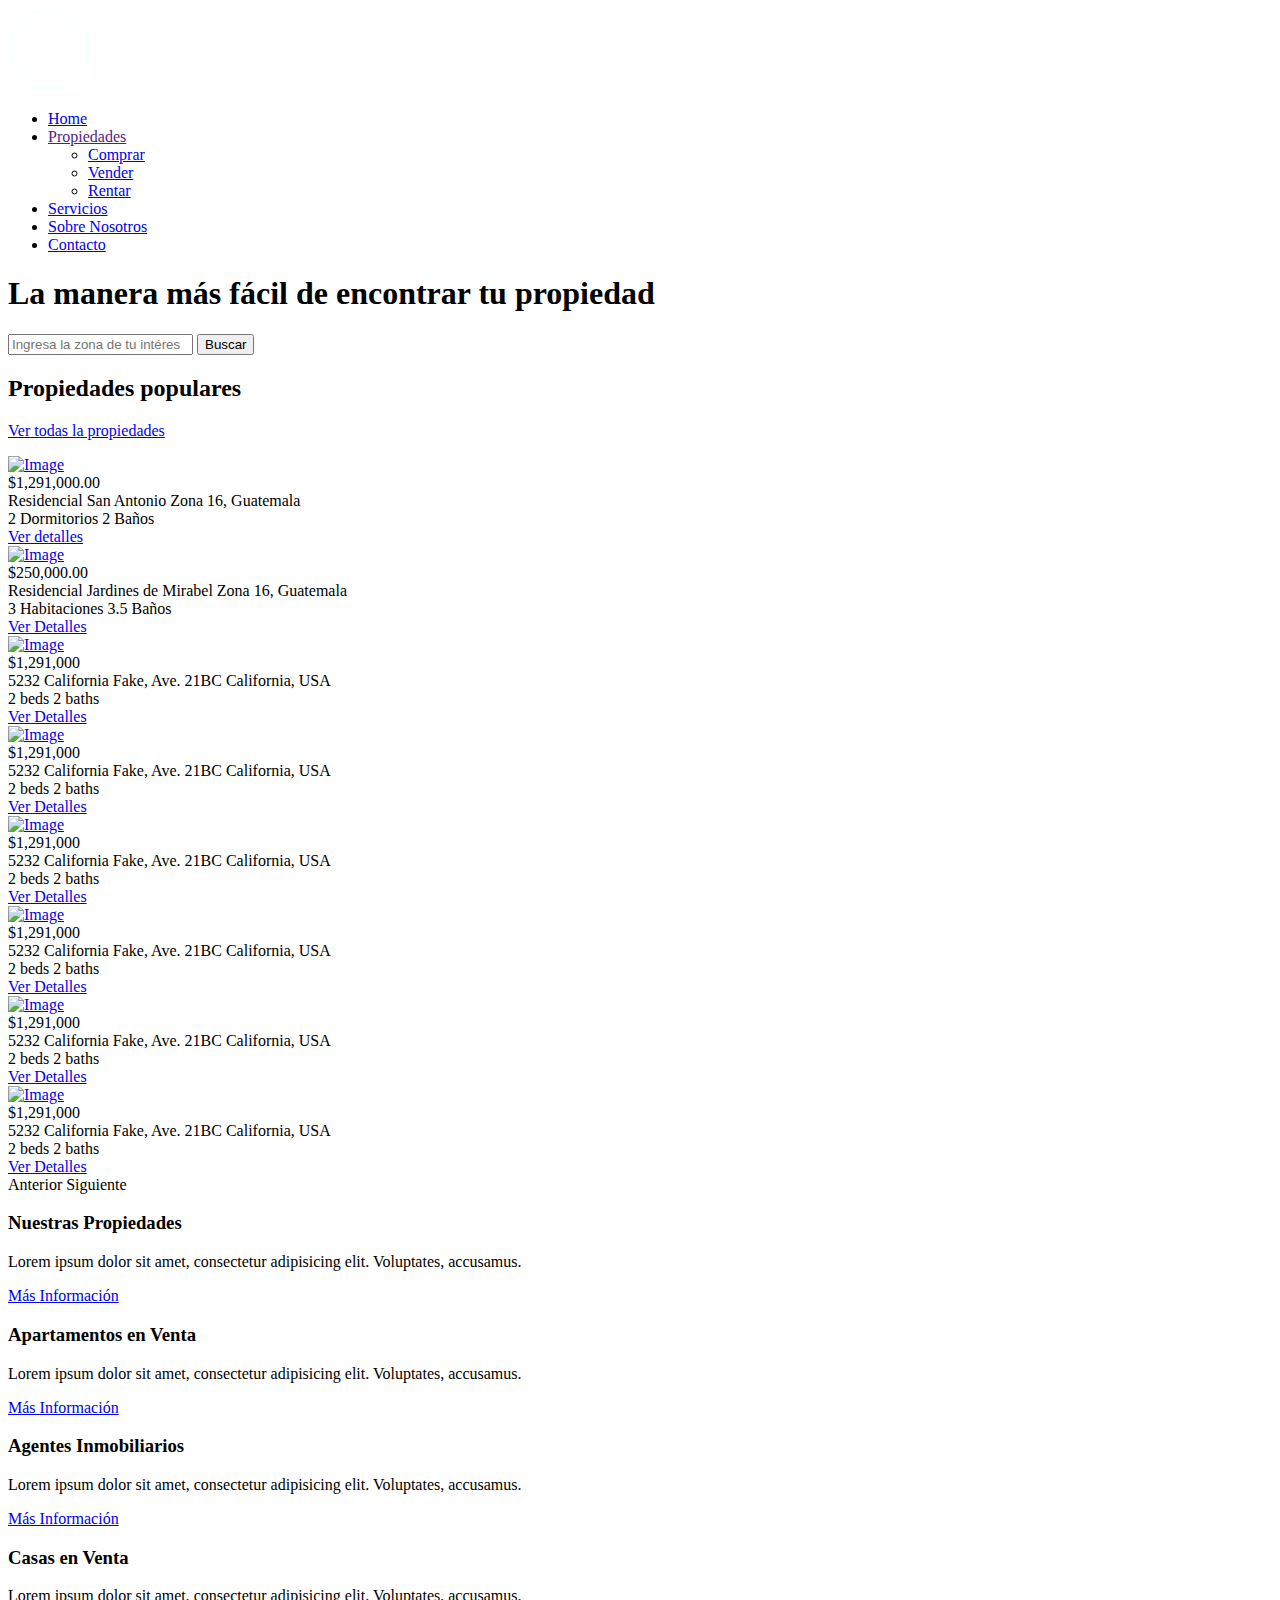
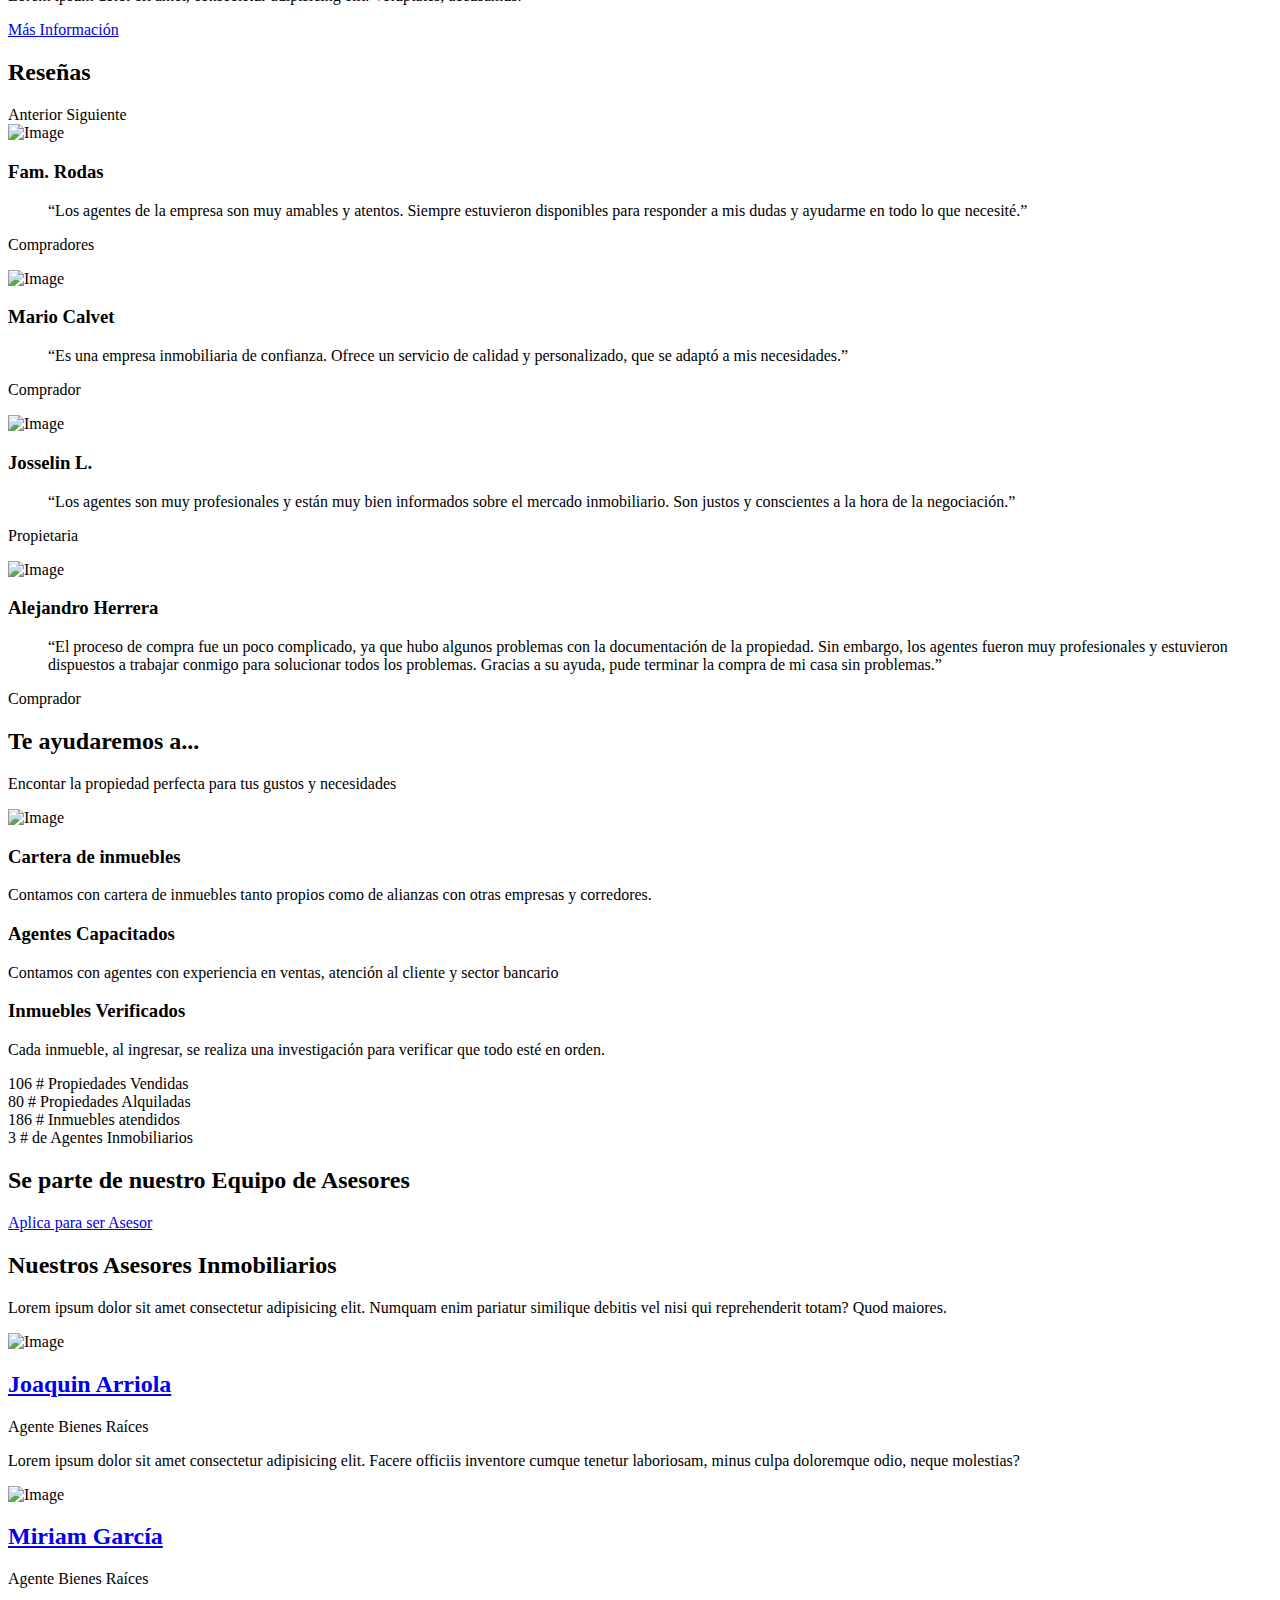
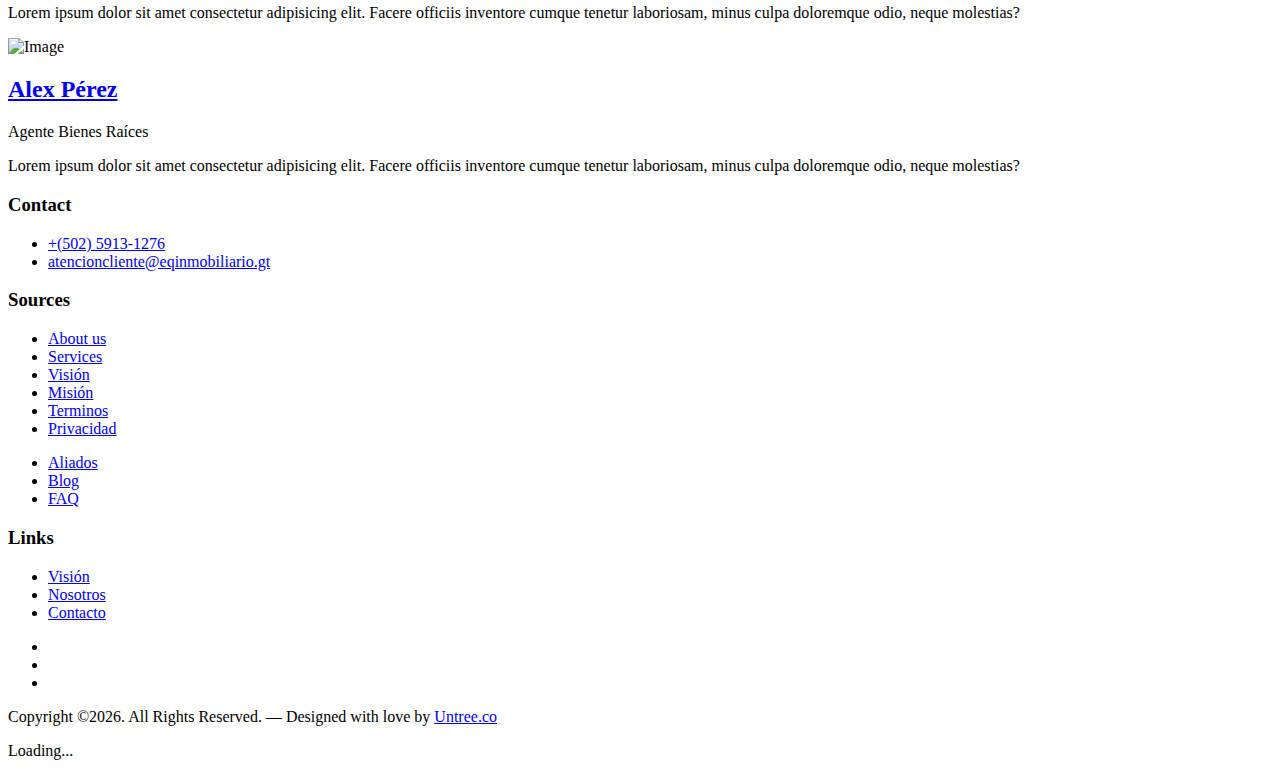
==== index.html @ a1f4f476 "Add files via upload" ====
<!-- /*
* Template Name: Property
* Template Author: Untree.co
* Template URI: https://untree.co/
* License: https://creativecommons.org/licenses/by/3.0/
*/ -->
<!doctype html>
<html lang="en">
<head>
	<meta charset="utf-8">
	<meta name="viewport" content="width=device-width, initial-scale=1">
	<meta name="author" content="Untree.co">
	<link rel="shortcut icon" href="favicon.png">
	<!-- Google Tag Manager -->
	<script>(function(w,d,s,l,i){w[l]=w[l]||[];w[l].push({'gtm.start':
	new Date().getTime(),event:'gtm.js'});var f=d.getElementsByTagName(s)[0],
	j=d.createElement(s),dl=l!='dataLayer'?'&l='+l:'';j.async=true;j.src=
	'https://www.googletagmanager.com/gtm.js?id='+i+dl;f.parentNode.insertBefore(j,f);
	})(window,document,'script','dataLayer','GTM-N49PFVKK');</script>
	<!-- End Google Tag Manager -->

	<meta name="description" content="" />
	<meta name="keywords" content="bootstrap, bootstrap5" />
	
	<link rel="preconnect" href="https://fonts.googleapis.com">
	<link rel="preconnect" href="https://fonts.gstatic.com" crossorigin>
	<link href="https://fonts.googleapis.com/css2?family=Work+Sans:wght@400;500;600;700&display=swap" rel="stylesheet">


	<link rel="stylesheet" href="fonts/icomoon/style.css">
	<link rel="stylesheet" href="fonts/flaticon/font/flaticon.css">

	<link rel="stylesheet" href="css/tiny-slider.css">
	<link rel="stylesheet" href="css/aos.css">
	<link rel="stylesheet" href="css/style.css">

	<title>Equipo Inmobiliario S.A | Bienes y Raíces</title>
</head>
<body>
	<!-- Google Tag Manager (noscript) -->
	<noscript><iframe src="https://www.googletagmanager.com/ns.html?id=GTM-N49PFVKK"
	height="0" width="0" style="display:none;visibility:hidden"></iframe></noscript>
	<!-- End Google Tag Manager (noscript) -->
	<div class="site-mobile-menu site-navbar-target">
		<div class="site-mobile-menu-header">
			<div class="site-mobile-menu-close">
				<span class="icofont-close js-menu-toggle"></span>
			</div>
		</div>
		<div class="site-mobile-menu-body"></div>
	</div>

	<nav class="site-nav">
		<div class="container">
			<div class="menu-bg-wrap">
					<a href="index.html" class="logo m-0 float-start"><img class="logo-media w-50" src="Icono_Equipoinmobiliario@0.75x.png" alt=""></a>
				<div class="site-navigation">

					<ul class="js-clone-nav d-none d-lg-inline-block text-start site-menu float-end">
						<li class="active"><a href="index.html">Home</a></li>
						<li class="has-children">
							<a href="">Propiedades</a>
							<ul class="dropdown"> 
								<li><a href="#">Comprar</a></li>
								<li><a href="#">Vender</a></li>
								<li><a href="#">Rentar</a></li>
								<!--<li class="has-children">
								 	<a href="#">Dropdown</a>
									<ul class="dropdown">
										<li><a href="#">Sub Menu One</a></li>
										<li><a href="#">Sub Menu Two</a></li>
										<li><a href="#">Sub Menu Three</a></li>
									</ul>
								</li>-->
							</ul>
						</li>
						<li><a href="services.html">Servicios</a></li>
						<li><a href="about.html">Sobre Nosotros</a></li>
						<li><a href="contact.html">Contacto</a></li>
					</ul>

					<a href="#" class="burger light me-auto float-end mt-1 site-menu-toggle js-menu-toggle d-inline-block d-lg-none" data-toggle="collapse" data-target="#main-navbar">
						<span></span>
					</a>

				</div>
			</div>
		</div>
	</nav>

	<div class="hero">


		<div class="hero-slide">
			<div class="img overlay" style="background-image: url('images/hero_bg_3.jpg')"></div>
			<div class="img overlay" style="background-image: url('images/hero_bg_2.jpg')"></div>
			<div class="img overlay" style="background-image: url('images/hero_bg_1.jpg')"></div>
		</div>

		<div class="container">
			<div class="row justify-content-center align-items-center">
				<div class="col-lg-9 text-center">
					<h1 class="heading" data-aos="fade-up">La manera más fácil de encontrar tu propiedad</h1>
					<form action="#" class="narrow-w form-search d-flex align-items-stretch mb-3" data-aos="fade-up" data-aos-delay="200">
						<input type="text" class="form-control px-4" placeholder="Ingresa la zona de tu intéres">
						<button type="submit" class="btn btn-primary">Buscar</button>
					</form>
				</div>
			</div>
		</div>
	</div>


	<div class="section">
		<div class="container">
			<div class="row mb-5 align-items-center">
				<div class="col-lg-6">
					<h2 class="font-weight-bold text-primary heading">Propiedades populares</h2>
				</div>
				<div class="col-lg-6 text-lg-end">
					<p><a href="#" target="_blank" class="btn btn-primary text-white py-3 px-4">Ver todas la propiedades</a></p>
				</div>
			</div>
			<div class="row">

				<div class="col-12">


					<div class="property-slider-wrap">



						<div class="property-slider">

							<div class="property-item">

								<a href="property-single.html" class="img">
									<img src="images/img_1.jpg" alt="Image" class="img-fluid">
								</a>

								<div class="property-content">
									<div class="price mb-2"><span>$1,291,000.00</span></div>
									<div>
										<span class="d-block mb-2 text-black-50">Residencial San Antonio</span>
										<span class="city d-block mb-3">Zona 16, Guatemala</span>

										<div class="specs d-flex mb-4">
											<span class="d-block d-flex align-items-center me-3">
												<span class="icon-bed me-2"></span>
												<span class="caption">2 Dormitorios</span>
											</span>
											<span class="d-block d-flex align-items-center">
												<span class="icon-bath me-2"></span>
												<span class="caption">2 Baños</span>
											</span>
										</div>

										<a href="property-single.html" class="btn btn-primary py-2 px-3">Ver detalles</a>
									</div>
								</div>
							</div> <!-- .item -->


							<div class="property-item">

								<a href="property-single.html" class="img">
									<img src="images/img_3.jpg" alt="Image" class="img-fluid">
								</a>

								<div class="property-content">
									<div class="price mb-2"><span>$250,000.00</span></div>
									<div>
										<span class="d-block mb-2 text-black-50">Residencial Jardines de Mirabel</span>
										<span class="city d-block mb-3">Zona 16, Guatemala</span>

										<div class="specs d-flex mb-4">
											<span class="d-block d-flex align-items-center me-3">
												<span class="icon-bed me-2"></span>
												<span class="caption">3 Habitaciones</span>
											</span>
											<span class="d-block d-flex align-items-center">
												<span class="icon-bath me-2"></span>
												<span class="caption">3.5 Baños</span>
											</span>
										</div>

										<a href="property-single.html" class="btn btn-primary py-2 px-3">Ver Detalles</a>
									</div>
								</div>
							</div> <!-- .item -->

							<div class="property-item">

								<a href="property-single.html" class="img">
									<img src="images/img_4.jpg" alt="Image" class="img-fluid">
								</a>

								<div class="property-content">
									<div class="price mb-2"><span>$1,291,000</span></div>
									<div>
										<span class="d-block mb-2 text-black-50">5232 California Fake, Ave. 21BC</span>
										<span class="city d-block mb-3">California, USA</span>

										<div class="specs d-flex mb-4">
											<span class="d-block d-flex align-items-center me-3">
												<span class="icon-bed me-2"></span>
												<span class="caption">2 beds</span>
											</span>
											<span class="d-block d-flex align-items-center">
												<span class="icon-bath me-2"></span>
												<span class="caption">2 baths</span>
											</span>
										</div>

										<a href="property-single.html" class="btn btn-primary py-2 px-3">Ver Detalles</a>
									</div>
								</div>
							</div> <!-- .item -->

							<div class="property-item">

								<a href="property-single.html" class="img">
									<img src="images/img_5.jpg" alt="Image" class="img-fluid">
								</a>

								<div class="property-content">
									<div class="price mb-2"><span>$1,291,000</span></div>
									<div>
										<span class="d-block mb-2 text-black-50">5232 California Fake, Ave. 21BC</span>
										<span class="city d-block mb-3">California, USA</span>

										<div class="specs d-flex mb-4">
											<span class="d-block d-flex align-items-center me-3">
												<span class="icon-bed me-2"></span>
												<span class="caption">2 beds</span>
											</span>
											<span class="d-block d-flex align-items-center">
												<span class="icon-bath me-2"></span>
												<span class="caption">2 baths</span>
											</span>
										</div>

										<a href="property-single.html" class="btn btn-primary py-2 px-3">Ver Detalles</a>
									</div>
								</div>
							</div> <!-- .item -->

							<div class="property-item">

								<a href="property-single.html" class="img">
									<img src="images/img_6.jpg" alt="Image" class="img-fluid">
								</a>

								<div class="property-content">
									<div class="price mb-2"><span>$1,291,000</span></div>
									<div>
										<span class="d-block mb-2 text-black-50">5232 California Fake, Ave. 21BC</span>
										<span class="city d-block mb-3">California, USA</span>

										<div class="specs d-flex mb-4">
											<span class="d-block d-flex align-items-center me-3">
												<span class="icon-bed me-2"></span>
												<span class="caption">2 beds</span>
											</span>
											<span class="d-block d-flex align-items-center">
												<span class="icon-bath me-2"></span>
												<span class="caption">2 baths</span>
											</span>
										</div>

										<a href="property-single.html" class="btn btn-primary py-2 px-3">Ver Detalles</a>
									</div>
								</div>
							</div> <!-- .item -->

							<div class="property-item">

								<a href="property-single.html" class="img">
									<img src="images/img_7.jpg" alt="Image" class="img-fluid">
								</a>

								<div class="property-content">
									<div class="price mb-2"><span>$1,291,000</span></div>
									<div>
										<span class="d-block mb-2 text-black-50">5232 California Fake, Ave. 21BC</span>
										<span class="city d-block mb-3">California, USA</span>

										<div class="specs d-flex mb-4">
											<span class="d-block d-flex align-items-center me-3">
												<span class="icon-bed me-2"></span>
												<span class="caption">2 beds</span>
											</span>
											<span class="d-block d-flex align-items-center">
												<span class="icon-bath me-2"></span>
												<span class="caption">2 baths</span>
											</span>
										</div>

										<a href="property-single.html" class="btn btn-primary py-2 px-3">Ver Detalles</a>
									</div>
								</div>
							</div> <!-- .item -->

							<div class="property-item">

								<a href="property-single.html" class="img">
									<img src="images/img_8.jpg" alt="Image" class="img-fluid">
								</a>

								<div class="property-content">
									<div class="price mb-2"><span>$1,291,000</span></div>
									<div>
										<span class="d-block mb-2 text-black-50">5232 California Fake, Ave. 21BC</span>
										<span class="city d-block mb-3">California, USA</span>

										<div class="specs d-flex mb-4">
											<span class="d-block d-flex align-items-center me-3">
												<span class="icon-bed me-2"></span>
												<span class="caption">2 beds</span>
											</span>
											<span class="d-block d-flex align-items-center">
												<span class="icon-bath me-2"></span>
												<span class="caption">2 baths</span>
											</span>
										</div>

										<a href="property-single.html" class="btn btn-primary py-2 px-3">Ver Detalles</a>
									</div>
								</div>
							</div> <!-- .item -->

							<div class="property-item">

								<a href="property-single.html" class="img">
									<img src="images/img_1.jpg" alt="Image" class="img-fluid">
								</a>

								<div class="property-content">
									<div class="price mb-2"><span>$1,291,000</span></div>
									<div>
										<span class="d-block mb-2 text-black-50">5232 California Fake, Ave. 21BC</span>
										<span class="city d-block mb-3">California, USA</span>

										<div class="specs d-flex mb-4">
											<span class="d-block d-flex align-items-center me-3">
												<span class="icon-bed me-2"></span>
												<span class="caption">2 beds</span>
											</span>
											<span class="d-block d-flex align-items-center">
												<span class="icon-bath me-2"></span>
												<span class="caption">2 baths</span>
											</span>
										</div>

										<a href="property-single.html" class="btn btn-primary py-2 px-3">Ver Detalles</a>
									</div>
								</div>
							</div> <!-- .item -->


						</div>


						<div id="property-nav" class="controls" tabindex="0" aria-label="Carousel Navigation">
							<span class="prev" data-controls="prev" aria-controls="property" tabindex="-1">Anterior</span>
							<span class="next" data-controls="next" aria-controls="property" tabindex="-1">Siguiente</span>
						</div>

					</div>
				</div>

			</div>
		</div>
	</div>

	<section class="features-1">
		<div class="container">
			<div class="row">
				<div class="col-6 col-lg-3"  data-aos="fade-up" data-aos-delay="300">
					<div class="box-feature">
						<span class="flaticon-house"></span>
						<h3 class="mb-3">Nuestras Propiedades</h3>
						<p>Lorem ipsum dolor sit amet, consectetur adipisicing elit. Voluptates, accusamus.</p>
						<p><a href="#" class="learn-more">Más Información</a></p>
					</div>
				</div>
				<div class="col-6 col-lg-3"  data-aos="fade-up" data-aos-delay="500">
					<div class="box-feature">
						<span class="flaticon-building"></span>
						<h3 class="mb-3">Apartamentos en Venta</h3>
						<p>Lorem ipsum dolor sit amet, consectetur adipisicing elit. Voluptates, accusamus.</p>
						<p><a href="#" class="learn-more">Más Información</a></p>
					</div>
				</div>
				<div class="col-6 col-lg-3"  data-aos="fade-up" data-aos-delay="400">
					<div class="box-feature">
						<span class="flaticon-house-3"></span>
						<h3 class="mb-3">Agentes Inmobiliarios</h3>
						<p>Lorem ipsum dolor sit amet, consectetur adipisicing elit. Voluptates, accusamus.</p>
						<p><a href="#" class="learn-more">Más Información</a></p>
					</div>
				</div>
				<div class="col-6 col-lg-3"  data-aos="fade-up" data-aos-delay="600">
					<div class="box-feature">
						<span class="flaticon-house-1"></span>
						<h3 class="mb-3">Casas en Venta</h3>
						<p>Lorem ipsum dolor sit amet, consectetur adipisicing elit. Voluptates, accusamus.</p>
						<p><a href="#" class="learn-more">Más Información</a></p>
					</div>
				</div>	
			</div>
		</div>
	</section>



	<div class="section sec-testimonials">
		<div class="container">
			<div class="row mb-5 align-items-center">
				<div class="col-md-6">
					<h2 class="font-weight-bold heading text-primary mb-4 mb-md-0">Reseñas</h2>
				</div>
				<div class="col-md-6 text-md-end">
					<div id="testimonial-nav">
						<span class="prev" data-controls="prev">Anterior</span>
						
						<span class="next" data-controls="next">Siguiente</span>
					</div>
				</div>
			</div>

			<div class="row">
				<div class="col-lg-4">
					
				</div>
			</div>
			<div class="testimonial-slider-wrap">
				<div class="testimonial-slider">
					<div class="item">
						<div class="testimonial">
							<img src="images/person_1-min.jpg" alt="Image" class="img-fluid rounded-circle w-25 mb-4">
							<div class="rate">
								<span class="icon-star text-warning"></span>
								<span class="icon-star text-warning"></span>
								<span class="icon-star text-warning"></span>
								<span class="icon-star text-warning"></span>
								<span class="icon-star text-warning"></span>
							</div>
							<h3 class="h5 text-primary mb-4">Fam. Rodas</h3>
							<blockquote>
								<p>&ldquo;Los agentes de la empresa son muy amables y atentos. Siempre estuvieron disponibles para responder a mis dudas y ayudarme en todo lo que necesité.&rdquo;</p>
							</blockquote>
							<p class="text-black-50">Compradores</p>
						</div>
					</div>

					<div class="item">
						<div class="testimonial">
							<img src="images/person_2-min.jpg" alt="Image" class="img-fluid rounded-circle w-25 mb-4">
							<div class="rate">
								<span class="icon-star text-warning"></span>
								<span class="icon-star text-warning"></span>
								<span class="icon-star text-warning"></span>
								<span class="icon-star text-warning"></span>
								<span class="icon-star text-warning"></span>
							</div>
							<h3 class="h5 text-primary mb-4">Mario Calvet</h3>
							<blockquote>
								<p>&ldquo;Es una empresa inmobiliaria de confianza. Ofrece un servicio de calidad y personalizado, que se adaptó a mis necesidades.&rdquo;</p>
							</blockquote>
							<p class="text-black-50">Comprador</p>
						</div>
					</div>

					<div class="item">
						<div class="testimonial">
							<img src="images/person_3-min.jpg" alt="Image" class="img-fluid rounded-circle w-25 mb-4">
							<div class="rate">
								<span class="icon-star text-warning"></span>
								<span class="icon-star text-warning"></span>
								<span class="icon-star text-warning"></span>
								<span class="icon-star text-warning"></span>
								<span class="icon-star text-warning"></span>
							</div>
							<h3 class="h5 text-primary mb-4">Josselin L.</h3>
							<blockquote>
								<p>&ldquo;Los agentes son muy profesionales y están muy bien informados sobre el mercado inmobiliario. Son justos y conscientes a la hora de la negociación.&rdquo;</p>
							</blockquote>
							<p class="text-black-50">Propietaria</p>
						</div>
					</div>

					<div class="item">
						<div class="testimonial">
							<img src="images/person_4-min.jpg" alt="Image" class="img-fluid rounded-circle w-25 mb-4">
							<div class="rate">
								<span class="icon-star text-warning"></span>
								<span class="icon-star text-warning"></span>
								<span class="icon-star text-warning"></span>
								<span class="icon-star text-warning"></span>
								<span class="icon-star text-warning"></span>
							</div>
							<h3 class="h5 text-primary mb-4">Alejandro Herrera</h3>
							<blockquote>
								<p>&ldquo;El proceso de compra fue un poco complicado, ya que hubo algunos problemas con la documentación de la propiedad. Sin embargo, los agentes fueron muy profesionales y estuvieron dispuestos a trabajar conmigo para solucionar todos los problemas. Gracias a su ayuda, pude terminar la compra de mi casa sin problemas.&rdquo;</p>
							</blockquote>
							<p class="text-black-50">Comprador</p>
						</div>
					</div>

				</div>
			</div>
		</div>
	</div>


	<div class="section section-4 bg-light">
		<div class="container">
			<div class="row justify-content-center  text-center mb-5">
				<div class="col-lg-5">
					<h2 class="font-weight-bold heading text-primary mb-4">Te ayudaremos a...</h2>
					<p class="text-black-50">Encontar la propiedad perfecta para tus gustos y necesidades</p>
				</div>
			</div>
			<div class="row justify-content-between mb-5">
				<div class="col-lg-7 mb-5 mb-lg-0 order-lg-2">
					<div class="img-about dots">
						<img src="images/hero_bg_3.jpg" alt="Image" class="img-fluid">
					</div>
				</div>
				<div class="col-lg-4">
					<div class="d-flex feature-h">
						<span class="wrap-icon me-3">
							<span class="icon-home2"></span>
						</span>
						<div class="feature-text">
							<h3 class="heading">Cartera de inmuebles</h3>
							<p class="text-black-50">Contamos con cartera de inmuebles tanto propios como de alianzas con otras empresas y corredores.</p>   
						</div>
					</div>

					<div class="d-flex feature-h">
						<span class="wrap-icon me-3">
							<span class="icon-person"></span>
						</span>
						<div class="feature-text">
							<h3 class="heading">Agentes Capacitados</h3>
							<p class="text-black-50">Contamos con agentes con experiencia en ventas, atención al cliente y sector bancario</p>   
						</div>
					</div>

					<div class="d-flex feature-h">
						<span class="wrap-icon me-3">
							<span class="icon-security"></span>
						</span>
						<div class="feature-text">
							<h3 class="heading">Inmuebles Verificados</h3>
							<p class="text-black-50">Cada inmueble, al ingresar, se realiza una investigación para verificar que todo esté en orden.</p>   
						</div>
					</div>
				</div>
			</div>
			<div class="row section-counter mt-5">
				<div class="col-6 col-sm-6 col-md-6 col-lg-3" data-aos="fade-up" data-aos-delay="300">
					<div class="counter-wrap mb-5 mb-lg-0">
						<span class="number"><span class="countup text-primary">106</span></span>
						<span class="caption text-black-50"># Propiedades Vendidas</span>
					</div>
				</div>
				<div class="col-6 col-sm-6 col-md-6 col-lg-3" data-aos="fade-up" data-aos-delay="400">
					<div class="counter-wrap mb-5 mb-lg-0">
						<span class="number"><span class="countup text-primary">80</span></span>
						<span class="caption text-black-50"># Propiedades Alquiladas</span>
					</div>
				</div>
				<div class="col-6 col-sm-6 col-md-6 col-lg-3" data-aos="fade-up" data-aos-delay="500">
					<div class="counter-wrap mb-5 mb-lg-0">
						<span class="number"><span class="countup text-primary">186</span></span>
						<span class="caption text-black-50"># Inmuebles atendidos</span>
					</div>
				</div>
				<div class="col-6 col-sm-6 col-md-6 col-lg-3" data-aos="fade-up" data-aos-delay="600">
					<div class="counter-wrap mb-5 mb-lg-0">
						<span class="number"><span class="countup text-primary">3</span></span>
						<span class="caption text-black-50"># de Agentes Inmobiliarios</span>
					</div>
				</div>
			</div>
		</div>
	</div>

	<div class="section">
		<div class="row justify-content-center footer-cta" data-aos="fade-up">
			<div class="col-lg-7 mx-auto text-center">
				<h2 class="mb-4 ">Se parte de nuestro Equipo de Asesores</h2>
				<p><a href="#" target="_blank" class="btn btn-primary text-white py-3 px-4">Aplica para ser Asesor</a></p>
			</div> <!-- /.col-lg-7 -->
		</div> <!-- /.row -->
	</div>

	<div class="section section-5 bg-light">
		<div class="container">
			<div class="row justify-content-center  text-center mb-5">
				<div class="col-lg-6 mb-5">
					<h2 class="font-weight-bold heading text-primary mb-4">Nuestros Asesores Inmobiliarios</h2>
					<p class="text-black-50">Lorem ipsum dolor sit amet consectetur adipisicing elit. Numquam enim pariatur similique debitis vel nisi qui reprehenderit totam? Quod maiores.</p>
				</div>
			</div>
			<div class="row">
				<div class="col-sm-6 col-md-6 col-lg-4 mb-5 mb-lg-0">
					<div class="h-100 person">

						<img src="images/person_1-min.jpg" alt="Image"
						class="img-fluid">

						<div class="person-contents">
							<h2 class="mb-0"><a href="#">Joaquin Arriola</a></h2>
							<span class="meta d-block mb-3">Agente Bienes Raíces</span>
							<p>Lorem ipsum dolor sit amet consectetur adipisicing elit. Facere officiis inventore cumque tenetur laboriosam, minus culpa doloremque odio, neque molestias?</p>
						</div>
					</div>
				</div>
				<div class="col-sm-6 col-md-6 col-lg-4 mb-5 mb-lg-0">
					<div class="h-100 person">

						<img src="images/person_2-min.jpg" alt="Image"
						class="img-fluid">

						<div class="person-contents">
							<h2 class="mb-0"><a href="#">Miriam García</a></h2>
							<span class="meta d-block mb-3">Agente Bienes Raíces</span>
							<p>Lorem ipsum dolor sit amet consectetur adipisicing elit. Facere officiis inventore cumque tenetur laboriosam, minus culpa doloremque odio, neque molestias?</p>
						</div>
					</div>
				</div>
				<div class="col-sm-6 col-md-6 col-lg-4 mb-5 mb-lg-0">
					<div class="h-100 person">

						<img src="images/person_3-min.jpg" alt="Image"
						class="img-fluid">

						<div class="person-contents">
							<h2 class="mb-0"><a href="#">Alex Pérez</a></h2>
							<span class="meta d-block mb-3">Agente Bienes Raíces</span>
							<p>Lorem ipsum dolor sit amet consectetur adipisicing elit. Facere officiis inventore cumque tenetur laboriosam, minus culpa doloremque odio, neque molestias?</p>

						</div>
					</div>
				</div>
			</div>
		</div>
	</div>

	<div class="site-footer">
		<div class="container">
			
			<div class="row">
				<div class="col-lg-4">
					<div class="widget">
						<h3>Contact</h3>
						<!-- <address>43 Raymouth Rd. Baltemoer, London 3910</address> -->
						<ul class="list-unstyled links">
							<li><a href="https://wa.me/50259131276">+(502) 5913-1276</a></li>
							<li><a href="mailto:info@mydomain.com">atencioncliente@eqinmobiliario.gt</a></li>
						</ul>
					</div> <!-- /.widget -->
				</div> <!-- /.col-lg-4 -->
				<div class="col-lg-4">
					<div class="widget">
						<h3>Sources</h3>
						<ul class="list-unstyled float-start links">
							<li><a href="#">About us</a></li>
							<li><a href="#">Services</a></li>
							<li><a href="#">Visión</a></li>
							<li><a href="#">Misión</a></li>
							<li><a href="#">Terminos</a></li>
							<li><a href="#">Privacidad</a></li>
						</ul>
						<ul class="list-unstyled float-start links">
							<li><a href="#">Aliados</a></li>
							<li><a href="#">Blog</a></li>
							<li><a href="#">FAQ</a></li>
						</ul>
					</div> <!-- /.widget -->
				</div> <!-- /.col-lg-4 -->
				<div class="col-lg-4">
					<div class="widget">
						<h3>Links</h3>
						<ul class="list-unstyled links">
							<li><a href="#">Visión</a></li>
							<li><a href="#">Nosotros</a></li>
							<li><a href="#">Contacto</a></li>
						</ul>

						<ul class="list-unstyled social">
							<li><a href="https://instagram.com/eqinmobilariogt"><span class="icon-instagram"></span></a></li>
							<li><a href="https://facebook.com/eqinmobilariogt"><span class="icon-facebook"></span></a></li>
							<li><a href="https://linkedn.com/eqinmobilariogt"><span class="icon-linkedin"></span></a></li>
						</ul>
					</div> <!-- /.widget -->
				</div> <!-- /.col-lg-4 -->
			</div> <!-- /.row -->

			<div class="row mt-5">
				<div class="col-12 text-center">
					<!-- 
              **==========
              NOTE: 
              Please don't remove this copyright link unless you buy the license here https://untree.co/license/  
              **==========
            -->

            <p>Copyright &copy;<script>document.write(new Date().getFullYear());</script>. All Rights Reserved. &mdash; Designed with love by <a href="https://untree.co">Untree.co</a> <!-- License information: https://untree.co/license/ -->
            </p>

          </div>
        </div>
      </div> <!-- /.container -->
    </div> <!-- /.site-footer -->


    <!-- Preloader -->
    <div id="overlayer"></div>
    <div class="loader">
    	<div class="spinner-border" role="status">
    		<span class="visually-hidden">Loading...</span>
    	</div>
    </div>


    <script src="js/bootstrap.bundle.min.js"></script>
    <script src="js/tiny-slider.js"></script>
    <script src="js/aos.js"></script>
    <script src="js/navbar.js"></script>
    <script src="js/counter.js"></script>
    <script src="js/custom.js"></script>
  </body>
  </html>
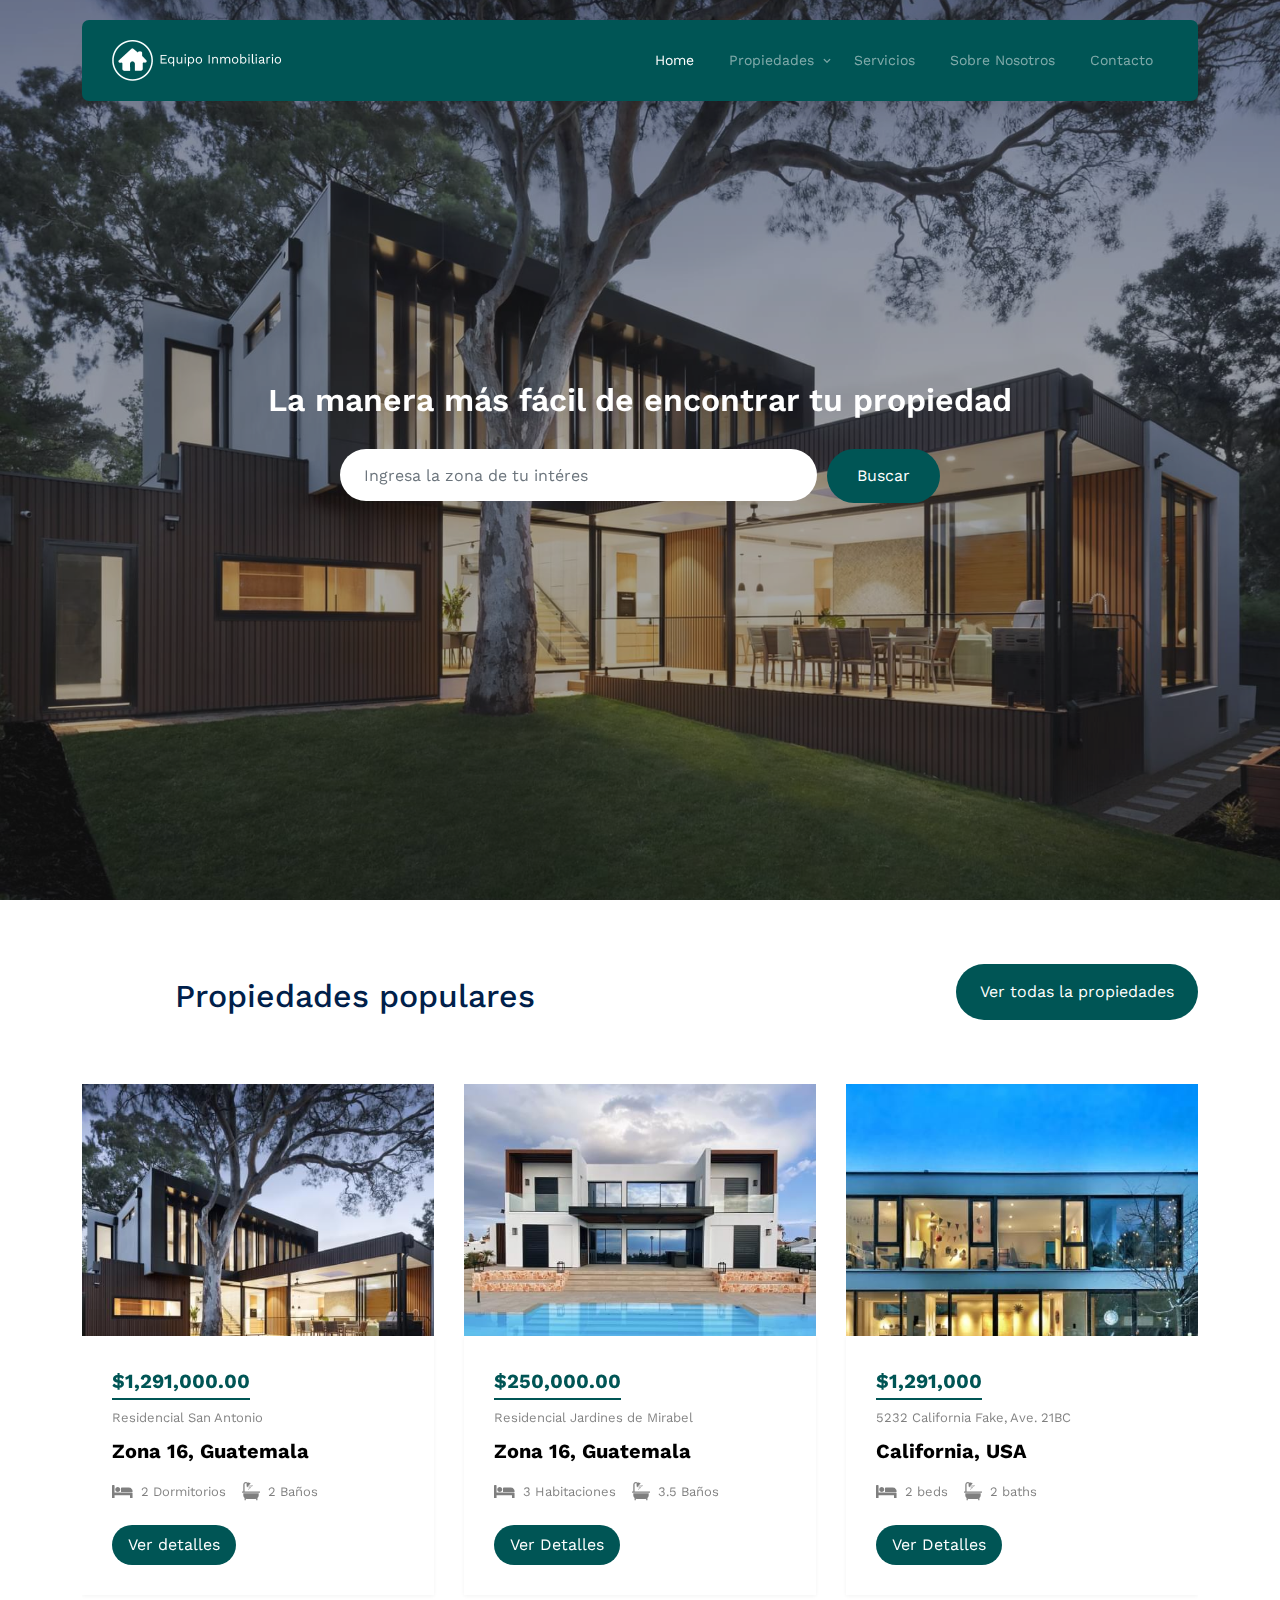
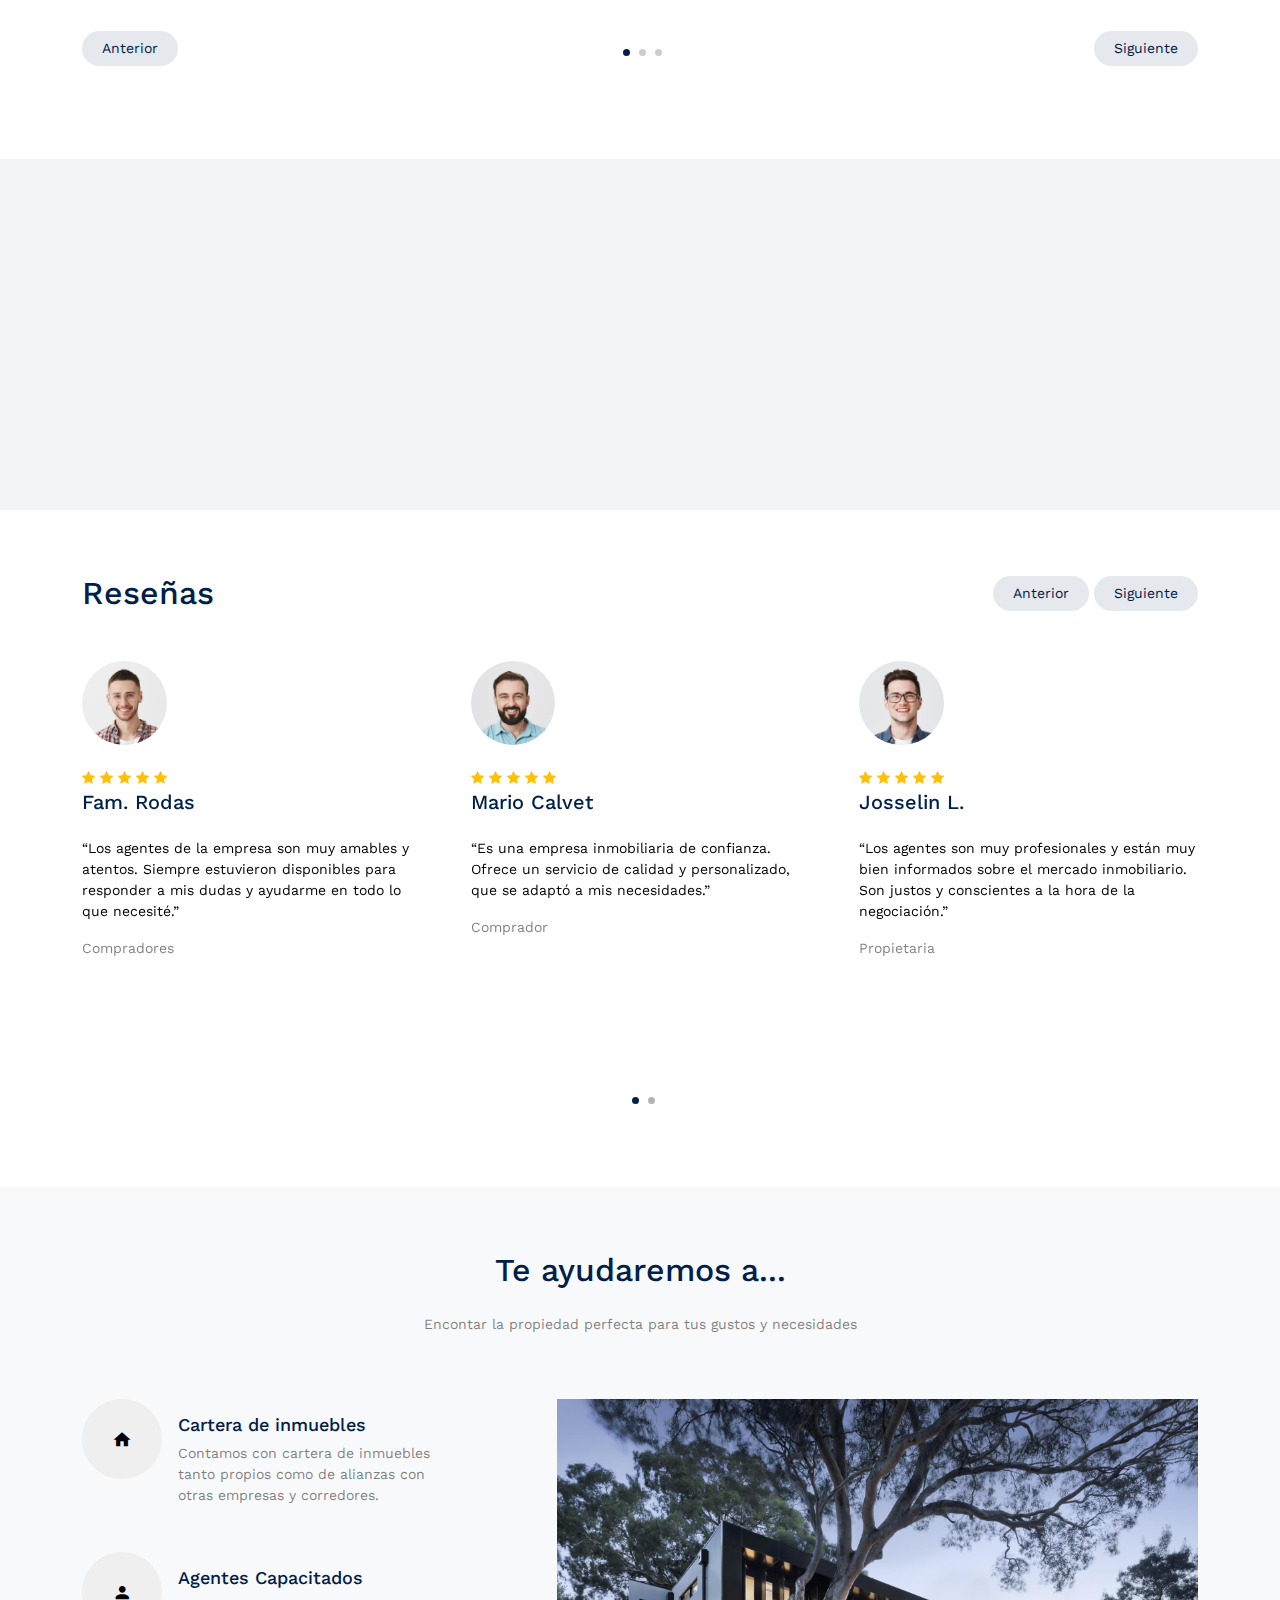
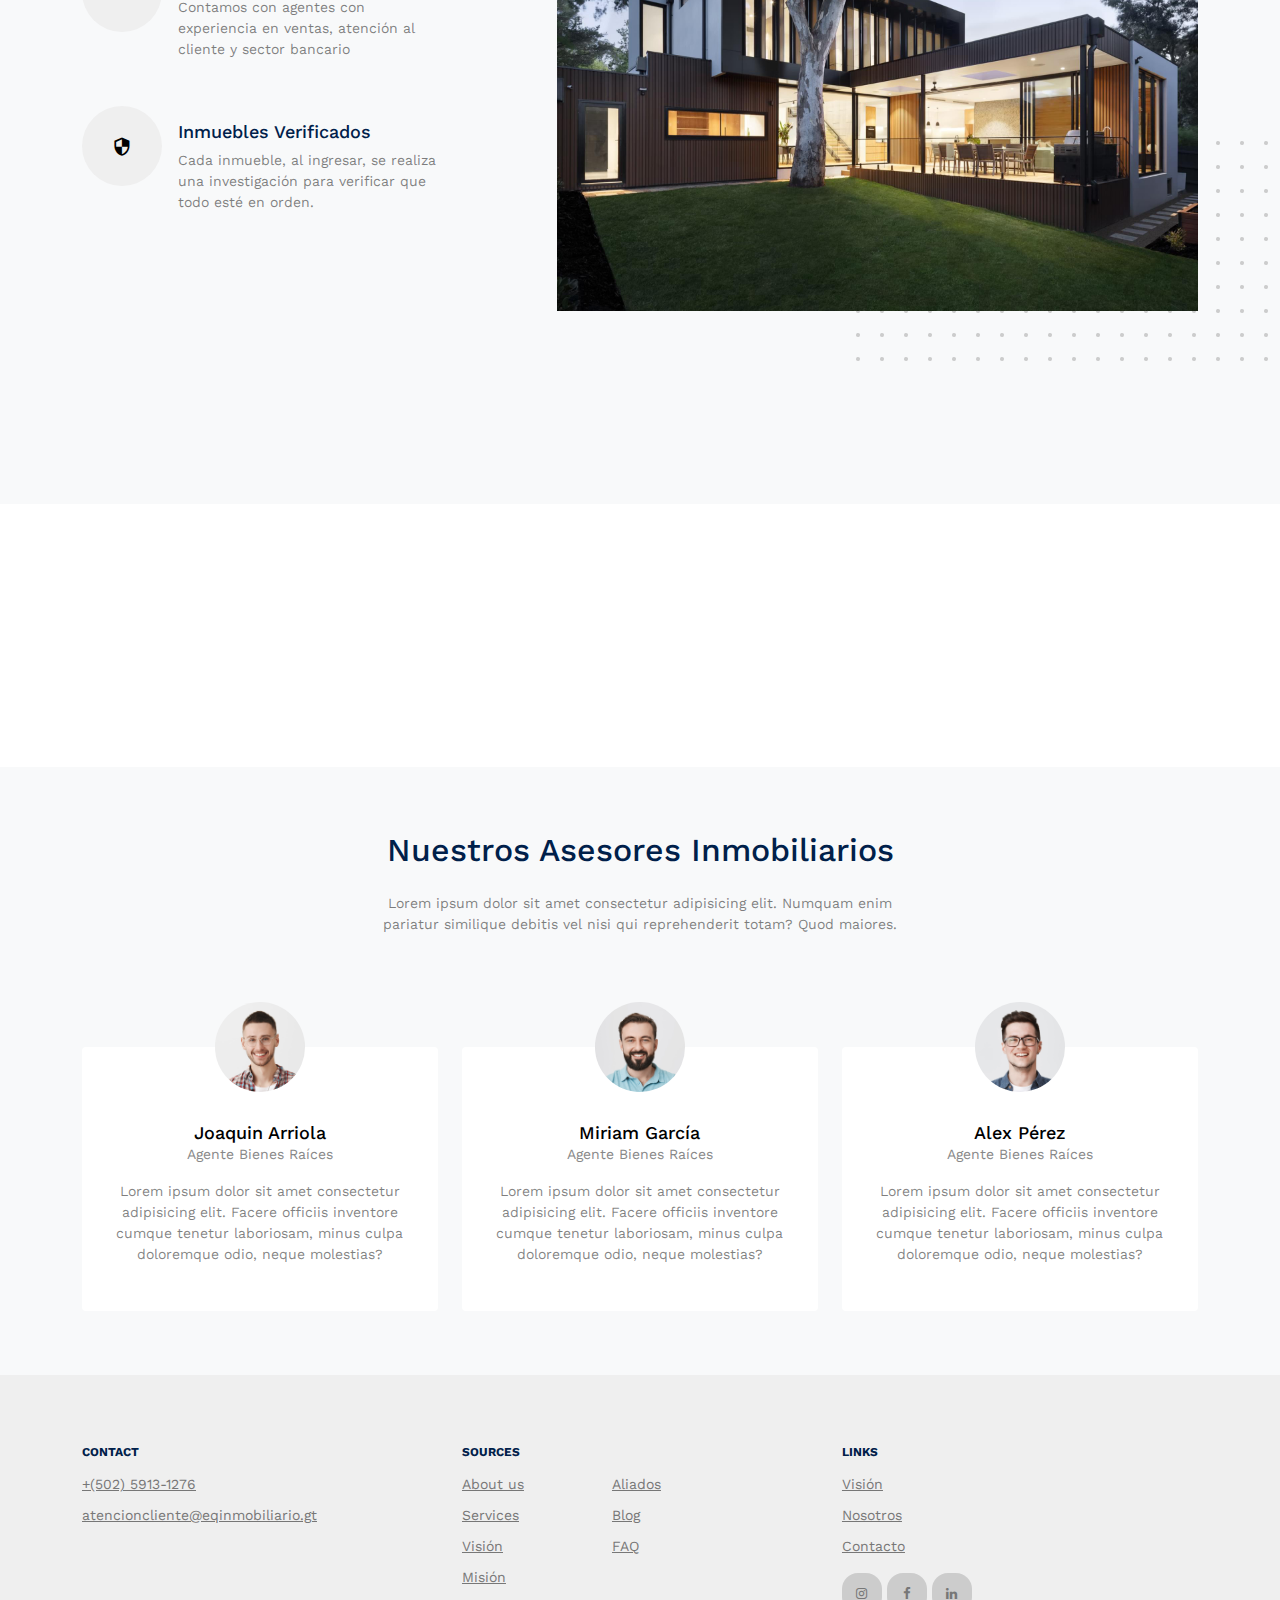
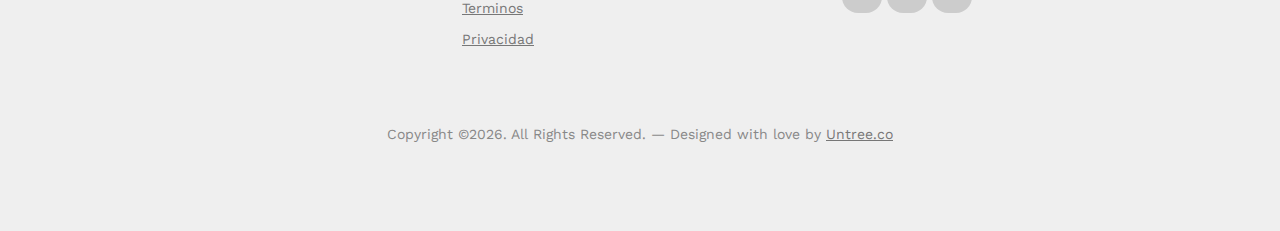
==== commit 54382ba6: "html meta tag" ====
--- a/index.html
+++ b/index.html
@@ -18,7 +18,23 @@
 	'https://www.googletagmanager.com/gtm.js?id='+i+dl;f.parentNode.insertBefore(j,f);
 	})(window,document,'script','dataLayer','GTM-N49PFVKK');</script>
 	<!-- End Google Tag Manager -->
-
+	<!-- Meta Pixel Code -->
+	<script>
+	!function(f,b,e,v,n,t,s)
+	{if(f.fbq)return;n=f.fbq=function(){n.callMethod?
+	n.callMethod.apply(n,arguments):n.queue.push(arguments)};
+	if(!f._fbq)f._fbq=n;n.push=n;n.loaded=!0;n.version='2.0';
+	n.queue=[];t=b.createElement(e);t.async=!0;
+	t.src=v;s=b.getElementsByTagName(e)[0];
+	s.parentNode.insertBefore(t,s)}(window, document,'script',
+	'https://connect.facebook.net/en_US/fbevents.js');
+	fbq('init', '212605361803683');
+	fbq('track', 'PageView');
+	</script>
+<noscript><img height="1" width="1" style="display:none"
+src="https://www.facebook.com/tr?id=212605361803683&ev=PageView&noscript=1"
+/></noscript>
+<!-- End Meta Pixel Code -->
 	<meta name="description" content="" />
 	<meta name="keywords" content="bootstrap, bootstrap5" />
 	
--- a/fonts/icomoon/style.css
+++ b/fonts/icomoon/style.css
@@ -0,0 +1,4919 @@
+@font-face {
+  font-family: 'icomoon';
+  src:  url('fonts/icomoon.eot?10si43');
+  src:  url('fonts/icomoon.eot?10si43#iefix') format('embedded-opentype'),
+    url('fonts/icomoon.ttf?10si43') format('truetype'),
+    url('fonts/icomoon.woff?10si43') format('woff'),
+    url('fonts/icomoon.svg?10si43#icomoon') format('svg');
+  font-weight: normal;
+  font-style: normal;
+}
+
+[class^="icon-"], [class*=" icon-"] {
+  /* use !important to prevent issues with browser extensions that change fonts */
+  font-family: 'icomoon' !important;
+  speak: none;
+  font-style: normal;
+  font-weight: normal;
+  font-variant: normal;
+  text-transform: none;
+  line-height: 1;
+
+  /* Better Font Rendering =========== */
+  -webkit-font-smoothing: antialiased;
+  -moz-osx-font-smoothing: grayscale;
+}
+
+.icon-asterisk:before {
+  content: "\f069";
+}
+.icon-plus:before {
+  content: "\f067";
+}
+.icon-question:before {
+  content: "\f128";
+}
+.icon-minus:before {
+  content: "\f068";
+}
+.icon-glass:before {
+  content: "\f000";
+}
+.icon-music:before {
+  content: "\f001";
+}
+.icon-search:before {
+  content: "\f002";
+}
+.icon-envelope-o:before {
+  content: "\f003";
+}
+.icon-heart:before {
+  content: "\f004";
+}
+.icon-star:before {
+  content: "\f005";
+}
+.icon-star-o:before {
+  content: "\f006";
+}
+.icon-user:before {
+  content: "\f007";
+}
+.icon-film:before {
+  content: "\f008";
+}
+.icon-th-large:before {
+  content: "\f009";
+}
+.icon-th:before {
+  content: "\f00a";
+}
+.icon-th-list:before {
+  content: "\f00b";
+}
+.icon-check:before {
+  content: "\f00c";
+}
+.icon-close:before {
+  content: "\f00d";
+}
+.icon-remove:before {
+  content: "\f00d";
+}
+.icon-times:before {
+  content: "\f00d";
+}
+.icon-search-plus:before {
+  content: "\f00e";
+}
+.icon-search-minus:before {
+  content: "\f010";
+}
+.icon-power-off:before {
+  content: "\f011";
+}
+.icon-signal:before {
+  content: "\f012";
+}
+.icon-cog:before {
+  content: "\f013";
+}
+.icon-gear:before {
+  content: "\f013";
+}
+.icon-trash-o:before {
+  content: "\f014";
+}
+.icon-home:before {
+  content: "\f015";
+}
+.icon-file-o:before {
+  content: "\f016";
+}
+.icon-clock-o:before {
+  content: "\f017";
+}
+.icon-road:before {
+  content: "\f018";
+}
+.icon-download:before {
+  content: "\f019";
+}
+.icon-arrow-circle-o-down:before {
+  content: "\f01a";
+}
+.icon-arrow-circle-o-up:before {
+  content: "\f01b";
+}
+.icon-inbox:before {
+  content: "\f01c";
+}
+.icon-play-circle-o:before {
+  content: "\f01d";
+}
+.icon-repeat:before {
+  content: "\f01e";
+}
+.icon-rotate-right:before {
+  content: "\f01e";
+}
+.icon-refresh:before {
+  content: "\f021";
+}
+.icon-list-alt:before {
+  content: "\f022";
+}
+.icon-lock:before {
+  content: "\f023";
+}
+.icon-flag:before {
+  content: "\f024";
+}
+.icon-headphones:before {
+  content: "\f025";
+}
+.icon-volume-off:before {
+  content: "\f026";
+}
+.icon-volume-down:before {
+  content: "\f027";
+}
+.icon-volume-up:before {
+  content: "\f028";
+}
+.icon-qrcode:before {
+  content: "\f029";
+}
+.icon-barcode:before {
+  content: "\f02a";
+}
+.icon-tag:before {
+  content: "\f02b";
+}
+.icon-tags:before {
+  content: "\f02c";
+}
+.icon-book:before {
+  content: "\f02d";
+}
+.icon-bookmark:before {
+  content: "\f02e";
+}
+.icon-print:before {
+  content: "\f02f";
+}
+.icon-camera:before {
+  content: "\f030";
+}
+.icon-font:before {
+  content: "\f031";
+}
+.icon-bold:before {
+  content: "\f032";
+}
+.icon-italic:before {
+  content: "\f033";
+}
+.icon-text-height:before {
+  content: "\f034";
+}
+.icon-text-width:before {
+  content: "\f035";
+}
+.icon-align-left:before {
+  content: "\f036";
+}
+.icon-align-center:before {
+  content: "\f037";
+}
+.icon-align-right:before {
+  content: "\f038";
+}
+.icon-align-justify:before {
+  content: "\f039";
+}
+.icon-list:before {
+  content: "\f03a";
+}
+.icon-dedent:before {
+  content: "\f03b";
+}
+.icon-outdent:before {
+  content: "\f03b";
+}
+.icon-indent:before {
+  content: "\f03c";
+}
+.icon-video-camera:before {
+  content: "\f03d";
+}
+.icon-image:before {
+  content: "\f03e";
+}
+.icon-photo:before {
+  content: "\f03e";
+}
+.icon-picture-o:before {
+  content: "\f03e";
+}
+.icon-pencil:before {
+  content: "\f040";
+}
+.icon-map-marker:before {
+  content: "\f041";
+}
+.icon-adjust:before {
+  content: "\f042";
+}
+.icon-tint:before {
+  content: "\f043";
+}
+.icon-edit:before {
+  content: "\f044";
+}
+.icon-pencil-square-o:before {
+  content: "\f044";
+}
+.icon-share-square-o:before {
+  content: "\f045";
+}
+.icon-check-square-o:before {
+  content: "\f046";
+}
+.icon-arrows:before {
+  content: "\f047";
+}
+.icon-step-backward:before {
+  content: "\f048";
+}
+.icon-fast-backward:before {
+  content: "\f049";
+}
+.icon-backward:before {
+  content: "\f04a";
+}
+.icon-play:before {
+  content: "\f04b";
+}
+.icon-pause:before {
+  content: "\f04c";
+}
+.icon-stop:before {
+  content: "\f04d";
+}
+.icon-forward:before {
+  content: "\f04e";
+}
+.icon-fast-forward:before {
+  content: "\f050";
+}
+.icon-step-forward:before {
+  content: "\f051";
+}
+.icon-eject:before {
+  content: "\f052";
+}
+.icon-chevron-left:before {
+  content: "\f053";
+}
+.icon-chevron-right:before {
+  content: "\f054";
+}
+.icon-plus-circle:before {
+  content: "\f055";
+}
+.icon-minus-circle:before {
+  content: "\f056";
+}
+.icon-times-circle:before {
+  content: "\f057";
+}
+.icon-check-circle:before {
+  content: "\f058";
+}
+.icon-question-circle:before {
+  content: "\f059";
+}
+.icon-info-circle:before {
+  content: "\f05a";
+}
+.icon-crosshairs:before {
+  content: "\f05b";
+}
+.icon-times-circle-o:before {
+  content: "\f05c";
+}
+.icon-check-circle-o:before {
+  content: "\f05d";
+}
+.icon-ban:before {
+  content: "\f05e";
+}
+.icon-arrow-left:before {
+  content: "\f060";
+}
+.icon-arrow-right:before {
+  content: "\f061";
+}
+.icon-arrow-up:before {
+  content: "\f062";
+}
+.icon-arrow-down:before {
+  content: "\f063";
+}
+.icon-mail-forward:before {
+  content: "\f064";
+}
+.icon-share:before {
+  content: "\f064";
+}
+.icon-expand:before {
+  content: "\f065";
+}
+.icon-compress:before {
+  content: "\f066";
+}
+.icon-exclamation-circle:before {
+  content: "\f06a";
+}
+.icon-gift:before {
+  content: "\f06b";
+}
+.icon-leaf:before {
+  content: "\f06c";
+}
+.icon-fire:before {
+  content: "\f06d";
+}
+.icon-eye:before {
+  content: "\f06e";
+}
+.icon-eye-slash:before {
+  content: "\f070";
+}
+.icon-exclamation-triangle:before {
+  content: "\f071";
+}
+.icon-warning:before {
+  content: "\f071";
+}
+.icon-plane:before {
+  content: "\f072";
+}
+.icon-calendar:before {
+  content: "\f073";
+}
+.icon-random:before {
+  content: "\f074";
+}
+.icon-comment:before {
+  content: "\f075";
+}
+.icon-magnet:before {
+  content: "\f076";
+}
+.icon-chevron-up:before {
+  content: "\f077";
+}
+.icon-chevron-down:before {
+  content: "\f078";
+}
+.icon-retweet:before {
+  content: "\f079";
+}
+.icon-shopping-cart:before {
+  content: "\f07a";
+}
+.icon-folder:before {
+  content: "\f07b";
+}
+.icon-folder-open:before {
+  content: "\f07c";
+}
+.icon-arrows-v:before {
+  content: "\f07d";
+}
+.icon-arrows-h:before {
+  content: "\f07e";
+}
+.icon-bar-chart:before {
+  content: "\f080";
+}
+.icon-bar-chart-o:before {
+  content: "\f080";
+}
+.icon-twitter-square:before {
+  content: "\f081";
+}
+.icon-facebook-square:before {
+  content: "\f082";
+}
+.icon-camera-retro:before {
+  content: "\f083";
+}
+.icon-key:before {
+  content: "\f084";
+}
+.icon-cogs:before {
+  content: "\f085";
+}
+.icon-gears:before {
+  content: "\f085";
+}
+.icon-comments:before {
+  content: "\f086";
+}
+.icon-thumbs-o-up:before {
+  content: "\f087";
+}
+.icon-thumbs-o-down:before {
+  content: "\f088";
+}
+.icon-star-half:before {
+  content: "\f089";
+}
+.icon-heart-o:before {
+  content: "\f08a";
+}
+.icon-sign-out:before {
+  content: "\f08b";
+}
+.icon-linkedin-square:before {
+  content: "\f08c";
+}
+.icon-thumb-tack:before {
+  content: "\f08d";
+}
+.icon-external-link:before {
+  content: "\f08e";
+}
+.icon-sign-in:before {
+  content: "\f090";
+}
+.icon-trophy:before {
+  content: "\f091";
+}
+.icon-github-square:before {
+  content: "\f092";
+}
+.icon-upload:before {
+  content: "\f093";
+}
+.icon-lemon-o:before {
+  content: "\f094";
+}
+.icon-phone:before {
+  content: "\f095";
+}
+.icon-square-o:before {
+  content: "\f096";
+}
+.icon-bookmark-o:before {
+  content: "\f097";
+}
+.icon-phone-square:before {
+  content: "\f098";
+}
+.icon-twitter:before {
+  content: "\f099";
+}
+.icon-facebook:before {
+  content: "\f09a";
+}
+.icon-facebook-f:before {
+  content: "\f09a";
+}
+.icon-github:before {
+  content: "\f09b";
+}
+.icon-unlock:before {
+  content: "\f09c";
+}
+.icon-credit-card:before {
+  content: "\f09d";
+}
+.icon-feed:before {
+  content: "\f09e";
+}
+.icon-rss:before {
+  content: "\f09e";
+}
+.icon-hdd-o:before {
+  content: "\f0a0";
+}
+.icon-bullhorn:before {
+  content: "\f0a1";
+}
+.icon-bell-o:before {
+  content: "\f0a2";
+}
+.icon-certificate:before {
+  content: "\f0a3";
+}
+.icon-hand-o-right:before {
+  content: "\f0a4";
+}
+.icon-hand-o-left:before {
+  content: "\f0a5";
+}
+.icon-hand-o-up:before {
+  content: "\f0a6";
+}
+.icon-hand-o-down:before {
+  content: "\f0a7";
+}
+.icon-arrow-circle-left:before {
+  content: "\f0a8";
+}
+.icon-arrow-circle-right:before {
+  content: "\f0a9";
+}
+.icon-arrow-circle-up:before {
+  content: "\f0aa";
+}
+.icon-arrow-circle-down:before {
+  content: "\f0ab";
+}
+.icon-globe:before {
+  content: "\f0ac";
+}
+.icon-wrench:before {
+  content: "\f0ad";
+}
+.icon-tasks:before {
+  content: "\f0ae";
+}
+.icon-filter:before {
+  content: "\f0b0";
+}
+.icon-briefcase:before {
+  content: "\f0b1";
+}
+.icon-arrows-alt:before {
+  content: "\f0b2";
+}
+.icon-group:before {
+  content: "\f0c0";
+}
+.icon-users:before {
+  content: "\f0c0";
+}
+.icon-chain:before {
+  content: "\f0c1";
+}
+.icon-link:before {
+  content: "\f0c1";
+}
+.icon-cloud:before {
+  content: "\f0c2";
+}
+.icon-flask:before {
+  content: "\f0c3";
+}
+.icon-cut:before {
+  content: "\f0c4";
+}
+.icon-scissors:before {
+  content: "\f0c4";
+}
+.icon-copy:before {
+  content: "\f0c5";
+}
+.icon-files-o:before {
+  content: "\f0c5";
+}
+.icon-paperclip:before {
+  content: "\f0c6";
+}
+.icon-floppy-o:before {
+  content: "\f0c7";
+}
+.icon-save:before {
+  content: "\f0c7";
+}
+.icon-square:before {
+  content: "\f0c8";
+}
+.icon-bars:before {
+  content: "\f0c9";
+}
+.icon-navicon:before {
+  content: "\f0c9";
+}
+.icon-reorder:before {
+  content: "\f0c9";
+}
+.icon-list-ul:before {
+  content: "\f0ca";
+}
+.icon-list-ol:before {
+  content: "\f0cb";
+}
+.icon-strikethrough:before {
+  content: "\f0cc";
+}
+.icon-underline:before {
+  content: "\f0cd";
+}
+.icon-table:before {
+  content: "\f0ce";
+}
+.icon-magic:before {
+  content: "\f0d0";
+}
+.icon-truck:before {
+  content: "\f0d1";
+}
+.icon-pinterest:before {
+  content: "\f0d2";
+}
+.icon-pinterest-square:before {
+  content: "\f0d3";
+}
+.icon-google-plus-square:before {
+  content: "\f0d4";
+}
+.icon-google-plus:before {
+  content: "\f0d5";
+}
+.icon-money:before {
+  content: "\f0d6";
+}
+.icon-caret-down:before {
+  content: "\f0d7";
+}
+.icon-caret-up:before {
+  content: "\f0d8";
+}
+.icon-caret-left:before {
+  content: "\f0d9";
+}
+.icon-caret-right:before {
+  content: "\f0da";
+}
+.icon-columns:before {
+  content: "\f0db";
+}
+.icon-sort:before {
+  content: "\f0dc";
+}
+.icon-unsorted:before {
+  content: "\f0dc";
+}
+.icon-sort-desc:before {
+  content: "\f0dd";
+}
+.icon-sort-down:before {
+  content: "\f0dd";
+}
+.icon-sort-asc:before {
+  content: "\f0de";
+}
+.icon-sort-up:before {
+  content: "\f0de";
+}
+.icon-envelope:before {
+  content: "\f0e0";
+}
+.icon-linkedin:before {
+  content: "\f0e1";
+}
+.icon-rotate-left:before {
+  content: "\f0e2";
+}
+.icon-undo:before {
+  content: "\f0e2";
+}
+.icon-gavel:before {
+  content: "\f0e3";
+}
+.icon-legal:before {
+  content: "\f0e3";
+}
+.icon-dashboard:before {
+  content: "\f0e4";
+}
+.icon-tachometer:before {
+  content: "\f0e4";
+}
+.icon-comment-o:before {
+  content: "\f0e5";
+}
+.icon-comments-o:before {
+  content: "\f0e6";
+}
+.icon-bolt:before {
+  content: "\f0e7";
+}
+.icon-flash:before {
+  content: "\f0e7";
+}
+.icon-sitemap:before {
+  content: "\f0e8";
+}
+.icon-umbrella:before {
+  content: "\f0e9";
+}
+.icon-clipboard:before {
+  content: "\f0ea";
+}
+.icon-paste:before {
+  content: "\f0ea";
+}
+.icon-lightbulb-o:before {
+  content: "\f0eb";
+}
+.icon-exchange:before {
+  content: "\f0ec";
+}
+.icon-cloud-download:before {
+  content: "\f0ed";
+}
+.icon-cloud-upload:before {
+  content: "\f0ee";
+}
+.icon-user-md:before {
+  content: "\f0f0";
+}
+.icon-stethoscope:before {
+  content: "\f0f1";
+}
+.icon-suitcase:before {
+  content: "\f0f2";
+}
+.icon-bell:before {
+  content: "\f0f3";
+}
+.icon-coffee:before {
+  content: "\f0f4";
+}
+.icon-cutlery:before {
+  content: "\f0f5";
+}
+.icon-file-text-o:before {
+  content: "\f0f6";
+}
+.icon-building-o:before {
+  content: "\f0f7";
+}
+.icon-hospital-o:before {
+  content: "\f0f8";
+}
+.icon-ambulance:before {
+  content: "\f0f9";
+}
+.icon-medkit:before {
+  content: "\f0fa";
+}
+.icon-fighter-jet:before {
+  content: "\f0fb";
+}
+.icon-beer:before {
+  content: "\f0fc";
+}
+.icon-h-square:before {
+  content: "\f0fd";
+}
+.icon-plus-square:before {
+  content: "\f0fe";
+}
+.icon-angle-double-left:before {
+  content: "\f100";
+}
+.icon-angle-double-right:before {
+  content: "\f101";
+}
+.icon-angle-double-up:before {
+  content: "\f102";
+}
+.icon-angle-double-down:before {
+  content: "\f103";
+}
+.icon-angle-left:before {
+  content: "\f104";
+}
+.icon-angle-right:before {
+  content: "\f105";
+}
+.icon-angle-up:before {
+  content: "\f106";
+}
+.icon-angle-down:before {
+  content: "\f107";
+}
+.icon-desktop:before {
+  content: "\f108";
+}
+.icon-laptop:before {
+  content: "\f109";
+}
+.icon-tablet:before {
+  content: "\f10a";
+}
+.icon-mobile:before {
+  content: "\f10b";
+}
+.icon-mobile-phone:before {
+  content: "\f10b";
+}
+.icon-circle-o:before {
+  content: "\f10c";
+}
+.icon-quote-left:before {
+  content: "\f10d";
+}
+.icon-quote-right:before {
+  content: "\f10e";
+}
+.icon-spinner:before {
+  content: "\f110";
+}
+.icon-circle:before {
+  content: "\f111";
+}
+.icon-mail-reply:before {
+  content: "\f112";
+}
+.icon-reply:before {
+  content: "\f112";
+}
+.icon-github-alt:before {
+  content: "\f113";
+}
+.icon-folder-o:before {
+  content: "\f114";
+}
+.icon-folder-open-o:before {
+  content: "\f115";
+}
+.icon-smile-o:before {
+  content: "\f118";
+}
+.icon-frown-o:before {
+  content: "\f119";
+}
+.icon-meh-o:before {
+  content: "\f11a";
+}
+.icon-gamepad:before {
+  content: "\f11b";
+}
+.icon-keyboard-o:before {
+  content: "\f11c";
+}
+.icon-flag-o:before {
+  content: "\f11d";
+}
+.icon-flag-checkered:before {
+  content: "\f11e";
+}
+.icon-terminal:before {
+  content: "\f120";
+}
+.icon-code:before {
+  content: "\f121";
+}
+.icon-mail-reply-all:before {
+  content: "\f122";
+}
+.icon-reply-all:before {
+  content: "\f122";
+}
+.icon-star-half-empty:before {
+  content: "\f123";
+}
+.icon-star-half-full:before {
+  content: "\f123";
+}
+.icon-star-half-o:before {
+  content: "\f123";
+}
+.icon-location-arrow:before {
+  content: "\f124";
+}
+.icon-crop:before {
+  content: "\f125";
+}
+.icon-code-fork:before {
+  content: "\f126";
+}
+.icon-chain-broken:before {
+  content: "\f127";
+}
+.icon-unlink:before {
+  content: "\f127";
+}
+.icon-info:before {
+  content: "\f129";
+}
+.icon-exclamation:before {
+  content: "\f12a";
+}
+.icon-superscript:before {
+  content: "\f12b";
+}
+.icon-subscript:before {
+  content: "\f12c";
+}
+.icon-eraser:before {
+  content: "\f12d";
+}
+.icon-puzzle-piece:before {
+  content: "\f12e";
+}
+.icon-microphone:before {
+  content: "\f130";
+}
+.icon-microphone-slash:before {
+  content: "\f131";
+}
+.icon-shield:before {
+  content: "\f132";
+}
+.icon-calendar-o:before {
+  content: "\f133";
+}
+.icon-fire-extinguisher:before {
+  content: "\f134";
+}
+.icon-rocket:before {
+  content: "\f135";
+}
+.icon-maxcdn:before {
+  content: "\f136";
+}
+.icon-chevron-circle-left:before {
+  content: "\f137";
+}
+.icon-chevron-circle-right:before {
+  content: "\f138";
+}
+.icon-chevron-circle-up:before {
+  content: "\f139";
+}
+.icon-chevron-circle-down:before {
+  content: "\f13a";
+}
+.icon-html5:before {
+  content: "\f13b";
+}
+.icon-css3:before {
+  content: "\f13c";
+}
+.icon-anchor:before {
+  content: "\f13d";
+}
+.icon-unlock-alt:before {
+  content: "\f13e";
+}
+.icon-bullseye:before {
+  content: "\f140";
+}
+.icon-ellipsis-h:before {
+  content: "\f141";
+}
+.icon-ellipsis-v:before {
+  content: "\f142";
+}
+.icon-rss-square:before {
+  content: "\f143";
+}
+.icon-play-circle:before {
+  content: "\f144";
+}
+.icon-ticket:before {
+  content: "\f145";
+}
+.icon-minus-square:before {
+  content: "\f146";
+}
+.icon-minus-square-o:before {
+  content: "\f147";
+}
+.icon-level-up:before {
+  content: "\f148";
+}
+.icon-level-down:before {
+  content: "\f149";
+}
+.icon-check-square:before {
+  content: "\f14a";
+}
+.icon-pencil-square:before {
+  content: "\f14b";
+}
+.icon-external-link-square:before {
+  content: "\f14c";
+}
+.icon-share-square:before {
+  content: "\f14d";
+}
+.icon-compass:before {
+  content: "\f14e";
+}
+.icon-caret-square-o-down:before {
+  content: "\f150";
+}
+.icon-toggle-down:before {
+  content: "\f150";
+}
+.icon-caret-square-o-up:before {
+  content: "\f151";
+}
+.icon-toggle-up:before {
+  content: "\f151";
+}
+.icon-caret-square-o-right:before {
+  content: "\f152";
+}
+.icon-toggle-right:before {
+  content: "\f152";
+}
+.icon-eur:before {
+  content: "\f153";
+}
+.icon-euro:before {
+  content: "\f153";
+}
+.icon-gbp:before {
+  content: "\f154";
+}
+.icon-dollar:before {
+  content: "\f155";
+}
+.icon-usd:before {
+  content: "\f155";
+}
+.icon-inr:before {
+  content: "\f156";
+}
+.icon-rupee:before {
+  content: "\f156";
+}
+.icon-cny:before {
+  content: "\f157";
+}
+.icon-jpy:before {
+  content: "\f157";
+}
+.icon-rmb:before {
+  content: "\f157";
+}
+.icon-yen:before {
+  content: "\f157";
+}
+.icon-rouble:before {
+  content: "\f158";
+}
+.icon-rub:before {
+  content: "\f158";
+}
+.icon-ruble:before {
+  content: "\f158";
+}
+.icon-krw:before {
+  content: "\f159";
+}
+.icon-won:before {
+  content: "\f159";
+}
+.icon-bitcoin:before {
+  content: "\f15a";
+}
+.icon-btc:before {
+  content: "\f15a";
+}
+.icon-file:before {
+  content: "\f15b";
+}
+.icon-file-text:before {
+  content: "\f15c";
+}
+.icon-sort-alpha-asc:before {
+  content: "\f15d";
+}
+.icon-sort-alpha-desc:before {
+  content: "\f15e";
+}
+.icon-sort-amount-asc:before {
+  content: "\f160";
+}
+.icon-sort-amount-desc:before {
+  content: "\f161";
+}
+.icon-sort-numeric-asc:before {
+  content: "\f162";
+}
+.icon-sort-numeric-desc:before {
+  content: "\f163";
+}
+.icon-thumbs-up:before {
+  content: "\f164";
+}
+.icon-thumbs-down:before {
+  content: "\f165";
+}
+.icon-youtube-square:before {
+  content: "\f166";
+}
+.icon-youtube:before {
+  content: "\f167";
+}
+.icon-xing:before {
+  content: "\f168";
+}
+.icon-xing-square:before {
+  content: "\f169";
+}
+.icon-youtube-play:before {
+  content: "\f16a";
+}
+.icon-dropbox:before {
+  content: "\f16b";
+}
+.icon-stack-overflow:before {
+  content: "\f16c";
+}
+.icon-instagram:before {
+  content: "\f16d";
+}
+.icon-flickr:before {
+  content: "\f16e";
+}
+.icon-adn:before {
+  content: "\f170";
+}
+.icon-bitbucket:before {
+  content: "\f171";
+}
+.icon-bitbucket-square:before {
+  content: "\f172";
+}
+.icon-tumblr:before {
+  content: "\f173";
+}
+.icon-tumblr-square:before {
+  content: "\f174";
+}
+.icon-long-arrow-down:before {
+  content: "\f175";
+}
+.icon-long-arrow-up:before {
+  content: "\f176";
+}
+.icon-long-arrow-left:before {
+  content: "\f177";
+}
+.icon-long-arrow-right:before {
+  content: "\f178";
+}
+.icon-apple:before {
+  content: "\f179";
+}
+.icon-windows:before {
+  content: "\f17a";
+}
+.icon-android:before {
+  content: "\f17b";
+}
+.icon-linux:before {
+  content: "\f17c";
+}
+.icon-dribbble:before {
+  content: "\f17d";
+}
+.icon-skype:before {
+  content: "\f17e";
+}
+.icon-foursquare:before {
+  content: "\f180";
+}
+.icon-trello:before {
+  content: "\f181";
+}
+.icon-female:before {
+  content: "\f182";
+}
+.icon-male:before {
+  content: "\f183";
+}
+.icon-gittip:before {
+  content: "\f184";
+}
+.icon-gratipay:before {
+  content: "\f184";
+}
+.icon-sun-o:before {
+  content: "\f185";
+}
+.icon-moon-o:before {
+  content: "\f186";
+}
+.icon-archive:before {
+  content: "\f187";
+}
+.icon-bug:before {
+  content: "\f188";
+}
+.icon-vk:before {
+  content: "\f189";
+}
+.icon-weibo:before {
+  content: "\f18a";
+}
+.icon-renren:before {
+  content: "\f18b";
+}
+.icon-pagelines:before {
+  content: "\f18c";
+}
+.icon-stack-exchange:before {
+  content: "\f18d";
+}
+.icon-arrow-circle-o-right:before {
+  content: "\f18e";
+}
+.icon-arrow-circle-o-left:before {
+  content: "\f190";
+}
+.icon-caret-square-o-left:before {
+  content: "\f191";
+}
+.icon-toggle-left:before {
+  content: "\f191";
+}
+.icon-dot-circle-o:before {
+  content: "\f192";
+}
+.icon-wheelchair:before {
+  content: "\f193";
+}
+.icon-vimeo-square:before {
+  content: "\f194";
+}
+.icon-try:before {
+  content: "\f195";
+}
+.icon-turkish-lira:before {
+  content: "\f195";
+}
+.icon-plus-square-o:before {
+  content: "\f196";
+}
+.icon-space-shuttle:before {
+  content: "\f197";
+}
+.icon-slack:before {
+  content: "\f198";
+}
+.icon-envelope-square:before {
+  content: "\f199";
+}
+.icon-wordpress:before {
+  content: "\f19a";
+}
+.icon-openid:before {
+  content: "\f19b";
+}
+.icon-bank:before {
+  content: "\f19c";
+}
+.icon-institution:before {
+  content: "\f19c";
+}
+.icon-university:before {
+  content: "\f19c";
+}
+.icon-graduation-cap:before {
+  content: "\f19d";
+}
+.icon-mortar-board:before {
+  content: "\f19d";
+}
+.icon-yahoo:before {
+  content: "\f19e";
+}
+.icon-google:before {
+  content: "\f1a0";
+}
+.icon-reddit:before {
+  content: "\f1a1";
+}
+.icon-reddit-square:before {
+  content: "\f1a2";
+}
+.icon-stumbleupon-circle:before {
+  content: "\f1a3";
+}
+.icon-stumbleupon:before {
+  content: "\f1a4";
+}
+.icon-delicious:before {
+  content: "\f1a5";
+}
+.icon-digg:before {
+  content: "\f1a6";
+}
+.icon-pied-piper-pp:before {
+  content: "\f1a7";
+}
+.icon-pied-piper-alt:before {
+  content: "\f1a8";
+}
+.icon-drupal:before {
+  content: "\f1a9";
+}
+.icon-joomla:before {
+  content: "\f1aa";
+}
+.icon-language:before {
+  content: "\f1ab";
+}
+.icon-fax:before {
+  content: "\f1ac";
+}
+.icon-building:before {
+  content: "\f1ad";
+}
+.icon-child:before {
+  content: "\f1ae";
+}
+.icon-paw:before {
+  content: "\f1b0";
+}
+.icon-spoon:before {
+  content: "\f1b1";
+}
+.icon-cube:before {
+  content: "\f1b2";
+}
+.icon-cubes:before {
+  content: "\f1b3";
+}
+.icon-behance:before {
+  content: "\f1b4";
+}
+.icon-behance-square:before {
+  content: "\f1b5";
+}
+.icon-steam:before {
+  content: "\f1b6";
+}
+.icon-steam-square:before {
+  content: "\f1b7";
+}
+.icon-recycle:before {
+  content: "\f1b8";
+}
+.icon-automobile:before {
+  content: "\f1b9";
+}
+.icon-car:before {
+  content: "\f1b9";
+}
+.icon-cab:before {
+  content: "\f1ba";
+}
+.icon-taxi:before {
+  content: "\f1ba";
+}
+.icon-tree:before {
+  content: "\f1bb";
+}
+.icon-spotify:before {
+  content: "\f1bc";
+}
+.icon-deviantart:before {
+  content: "\f1bd";
+}
+.icon-soundcloud:before {
+  content: "\f1be";
+}
+.icon-database:before {
+  content: "\f1c0";
+}
+.icon-file-pdf-o:before {
+  content: "\f1c1";
+}
+.icon-file-word-o:before {
+  content: "\f1c2";
+}
+.icon-file-excel-o:before {
+  content: "\f1c3";
+}
+.icon-file-powerpoint-o:before {
+  content: "\f1c4";
+}
+.icon-file-image-o:before {
+  content: "\f1c5";
+}
+.icon-file-photo-o:before {
+  content: "\f1c5";
+}
+.icon-file-picture-o:before {
+  content: "\f1c5";
+}
+.icon-file-archive-o:before {
+  content: "\f1c6";
+}
+.icon-file-zip-o:before {
+  content: "\f1c6";
+}
+.icon-file-audio-o:before {
+  content: "\f1c7";
+}
+.icon-file-sound-o:before {
+  content: "\f1c7";
+}
+.icon-file-movie-o:before {
+  content: "\f1c8";
+}
+.icon-file-video-o:before {
+  content: "\f1c8";
+}
+.icon-file-code-o:before {
+  content: "\f1c9";
+}
+.icon-vine:before {
+  content: "\f1ca";
+}
+.icon-codepen:before {
+  content: "\f1cb";
+}
+.icon-jsfiddle:before {
+  content: "\f1cc";
+}
+.icon-life-bouy:before {
+  content: "\f1cd";
+}
+.icon-life-buoy:before {
+  content: "\f1cd";
+}
+.icon-life-ring:before {
+  content: "\f1cd";
+}
+.icon-life-saver:before {
+  content: "\f1cd";
+}
+.icon-support:before {
+  content: "\f1cd";
+}
+.icon-circle-o-notch:before {
+  content: "\f1ce";
+}
+.icon-ra:before {
+  content: "\f1d0";
+}
+.icon-rebel:before {
+  content: "\f1d0";
+}
+.icon-resistance:before {
+  content: "\f1d0";
+}
+.icon-empire:before {
+  content: "\f1d1";
+}
+.icon-ge:before {
+  content: "\f1d1";
+}
+.icon-git-square:before {
+  content: "\f1d2";
+}
+.icon-git:before {
+  content: "\f1d3";
+}
+.icon-hacker-news:before {
+  content: "\f1d4";
+}
+.icon-y-combinator-square:before {
+  content: "\f1d4";
+}
+.icon-yc-square:before {
+  content: "\f1d4";
+}
+.icon-tencent-weibo:before {
+  content: "\f1d5";
+}
+.icon-qq:before {
+  content: "\f1d6";
+}
+.icon-wechat:before {
+  content: "\f1d7";
+}
+.icon-weixin:before {
+  content: "\f1d7";
+}
+.icon-paper-plane:before {
+  content: "\f1d8";
+}
+.icon-send:before {
+  content: "\f1d8";
+}
+.icon-paper-plane-o:before {
+  content: "\f1d9";
+}
+.icon-send-o:before {
+  content: "\f1d9";
+}
+.icon-history:before {
+  content: "\f1da";
+}
+.icon-circle-thin:before {
+  content: "\f1db";
+}
+.icon-header:before {
+  content: "\f1dc";
+}
+.icon-paragraph:before {
+  content: "\f1dd";
+}
+.icon-sliders:before {
+  content: "\f1de";
+}
+.icon-share-alt:before {
+  content: "\f1e0";
+}
+.icon-share-alt-square:before {
+  content: "\f1e1";
+}
+.icon-bomb:before {
+  content: "\f1e2";
+}
+.icon-futbol-o:before {
+  content: "\f1e3";
+}
+.icon-soccer-ball-o:before {
+  content: "\f1e3";
+}
+.icon-tty:before {
+  content: "\f1e4";
+}
+.icon-binoculars:before {
+  content: "\f1e5";
+}
+.icon-plug:before {
+  content: "\f1e6";
+}
+.icon-slideshare:before {
+  content: "\f1e7";
+}
+.icon-twitch:before {
+  content: "\f1e8";
+}
+.icon-yelp:before {
+  content: "\f1e9";
+}
+.icon-newspaper-o:before {
+  content: "\f1ea";
+}
+.icon-wifi:before {
+  content: "\f1eb";
+}
+.icon-calculator:before {
+  content: "\f1ec";
+}
+.icon-paypal:before {
+  content: "\f1ed";
+}
+.icon-google-wallet:before {
+  content: "\f1ee";
+}
+.icon-cc-visa:before {
+  content: "\f1f0";
+}
+.icon-cc-mastercard:before {
+  content: "\f1f1";
+}
+.icon-cc-discover:before {
+  content: "\f1f2";
+}
+.icon-cc-amex:before {
+  content: "\f1f3";
+}
+.icon-cc-paypal:before {
+  content: "\f1f4";
+}
+.icon-cc-stripe:before {
+  content: "\f1f5";
+}
+.icon-bell-slash:before {
+  content: "\f1f6";
+}
+.icon-bell-slash-o:before {
+  content: "\f1f7";
+}
+.icon-trash:before {
+  content: "\f1f8";
+}
+.icon-copyright:before {
+  content: "\f1f9";
+}
+.icon-at:before {
+  content: "\f1fa";
+}
+.icon-eyedropper:before {
+  content: "\f1fb";
+}
+.icon-paint-brush:before {
+  content: "\f1fc";
+}
+.icon-birthday-cake:before {
+  content: "\f1fd";
+}
+.icon-area-chart:before {
+  content: "\f1fe";
+}
+.icon-pie-chart:before {
+  content: "\f200";
+}
+.icon-line-chart:before {
+  content: "\f201";
+}
+.icon-lastfm:before {
+  content: "\f202";
+}
+.icon-lastfm-square:before {
+  content: "\f203";
+}
+.icon-toggle-off:before {
+  content: "\f204";
+}
+.icon-toggle-on:before {
+  content: "\f205";
+}
+.icon-bicycle:before {
+  content: "\f206";
+}
+.icon-bus:before {
+  content: "\f207";
+}
+.icon-ioxhost:before {
+  content: "\f208";
+}
+.icon-angellist:before {
+  content: "\f209";
+}
+.icon-cc:before {
+  content: "\f20a";
+}
+.icon-ils:before {
+  content: "\f20b";
+}
+.icon-shekel:before {
+  content: "\f20b";
+}
+.icon-sheqel:before {
+  content: "\f20b";
+}
+.icon-meanpath:before {
+  content: "\f20c";
+}
+.icon-buysellads:before {
+  content: "\f20d";
+}
+.icon-connectdevelop:before {
+  content: "\f20e";
+}
+.icon-dashcube:before {
+  content: "\f210";
+}
+.icon-forumbee:before {
+  content: "\f211";
+}
+.icon-leanpub:before {
+  content: "\f212";
+}
+.icon-sellsy:before {
+  content: "\f213";
+}
+.icon-shirtsinbulk:before {
+  content: "\f214";
+}
+.icon-simplybuilt:before {
+  content: "\f215";
+}
+.icon-skyatlas:before {
+  content: "\f216";
+}
+.icon-cart-plus:before {
+  content: "\f217";
+}
+.icon-cart-arrow-down:before {
+  content: "\f218";
+}
+.icon-diamond:before {
+  content: "\f219";
+}
+.icon-ship:before {
+  content: "\f21a";
+}
+.icon-user-secret:before {
+  content: "\f21b";
+}
+.icon-motorcycle:before {
+  content: "\f21c";
+}
+.icon-street-view:before {
+  content: "\f21d";
+}
+.icon-heartbeat:before {
+  content: "\f21e";
+}
+.icon-venus:before {
+  content: "\f221";
+}
+.icon-mars:before {
+  content: "\f222";
+}
+.icon-mercury:before {
+  content: "\f223";
+}
+.icon-intersex:before {
+  content: "\f224";
+}
+.icon-transgender:before {
+  content: "\f224";
+}
+.icon-transgender-alt:before {
+  content: "\f225";
+}
+.icon-venus-double:before {
+  content: "\f226";
+}
+.icon-mars-double:before {
+  content: "\f227";
+}
+.icon-venus-mars:before {
+  content: "\f228";
+}
+.icon-mars-stroke:before {
+  content: "\f229";
+}
+.icon-mars-stroke-v:before {
+  content: "\f22a";
+}
+.icon-mars-stroke-h:before {
+  content: "\f22b";
+}
+.icon-neuter:before {
+  content: "\f22c";
+}
+.icon-genderless:before {
+  content: "\f22d";
+}
+.icon-facebook-official:before {
+  content: "\f230";
+}
+.icon-pinterest-p:before {
+  content: "\f231";
+}
+.icon-whatsapp:before {
+  content: "\f232";
+}
+.icon-server:before {
+  content: "\f233";
+}
+.icon-user-plus:before {
+  content: "\f234";
+}
+.icon-user-times:before {
+  content: "\f235";
+}
+.icon-bed:before {
+  content: "\f236";
+}
+.icon-hotel:before {
+  content: "\f236";
+}
+.icon-viacoin:before {
+  content: "\f237";
+}
+.icon-train:before {
+  content: "\f238";
+}
+.icon-subway:before {
+  content: "\f239";
+}
+.icon-medium:before {
+  content: "\f23a";
+}
+.icon-y-combinator:before {
+  content: "\f23b";
+}
+.icon-yc:before {
+  content: "\f23b";
+}
+.icon-optin-monster:before {
+  content: "\f23c";
+}
+.icon-opencart:before {
+  content: "\f23d";
+}
+.icon-expeditedssl:before {
+  content: "\f23e";
+}
+.icon-battery:before {
+  content: "\f240";
+}
+.icon-battery-4:before {
+  content: "\f240";
+}
+.icon-battery-full:before {
+  content: "\f240";
+}
+.icon-battery-3:before {
+  content: "\f241";
+}
+.icon-battery-three-quarters:before {
+  content: "\f241";
+}
+.icon-battery-2:before {
+  content: "\f242";
+}
+.icon-battery-half:before {
+  content: "\f242";
+}
+.icon-battery-1:before {
+  content: "\f243";
+}
+.icon-battery-quarter:before {
+  content: "\f243";
+}
+.icon-battery-0:before {
+  content: "\f244";
+}
+.icon-battery-empty:before {
+  content: "\f244";
+}
+.icon-mouse-pointer:before {
+  content: "\f245";
+}
+.icon-i-cursor:before {
+  content: "\f246";
+}
+.icon-object-group:before {
+  content: "\f247";
+}
+.icon-object-ungroup:before {
+  content: "\f248";
+}
+.icon-sticky-note:before {
+  content: "\f249";
+}
+.icon-sticky-note-o:before {
+  content: "\f24a";
+}
+.icon-cc-jcb:before {
+  content: "\f24b";
+}
+.icon-cc-diners-club:before {
+  content: "\f24c";
+}
+.icon-clone:before {
+  content: "\f24d";
+}
+.icon-balance-scale:before {
+  content: "\f24e";
+}
+.icon-hourglass-o:before {
+  content: "\f250";
+}
+.icon-hourglass-1:before {
+  content: "\f251";
+}
+.icon-hourglass-start:before {
+  content: "\f251";
+}
+.icon-hourglass-2:before {
+  content: "\f252";
+}
+.icon-hourglass-half:before {
+  content: "\f252";
+}
+.icon-hourglass-3:before {
+  content: "\f253";
+}
+.icon-hourglass-end:before {
+  content: "\f253";
+}
+.icon-hourglass:before {
+  content: "\f254";
+}
+.icon-hand-grab-o:before {
+  content: "\f255";
+}
+.icon-hand-rock-o:before {
+  content: "\f255";
+}
+.icon-hand-paper-o:before {
+  content: "\f256";
+}
+.icon-hand-stop-o:before {
+  content: "\f256";
+}
+.icon-hand-scissors-o:before {
+  content: "\f257";
+}
+.icon-hand-lizard-o:before {
+  content: "\f258";
+}
+.icon-hand-spock-o:before {
+  content: "\f259";
+}
+.icon-hand-pointer-o:before {
+  content: "\f25a";
+}
+.icon-hand-peace-o:before {
+  content: "\f25b";
+}
+.icon-trademark:before {
+  content: "\f25c";
+}
+.icon-registered:before {
+  content: "\f25d";
+}
+.icon-creative-commons:before {
+  content: "\f25e";
+}
+.icon-gg:before {
+  content: "\f260";
+}
+.icon-gg-circle:before {
+  content: "\f261";
+}
+.icon-tripadvisor:before {
+  content: "\f262";
+}
+.icon-odnoklassniki:before {
+  content: "\f263";
+}
+.icon-odnoklassniki-square:before {
+  content: "\f264";
+}
+.icon-get-pocket:before {
+  content: "\f265";
+}
+.icon-wikipedia-w:before {
+  content: "\f266";
+}
+.icon-safari:before {
+  content: "\f267";
+}
+.icon-chrome:before {
+  content: "\f268";
+}
+.icon-firefox:before {
+  content: "\f269";
+}
+.icon-opera:before {
+  content: "\f26a";
+}
+.icon-internet-explorer:before {
+  content: "\f26b";
+}
+.icon-television:before {
+  content: "\f26c";
+}
+.icon-tv:before {
+  content: "\f26c";
+}
+.icon-contao:before {
+  content: "\f26d";
+}
+.icon-500px:before {
+  content: "\f26e";
+}
+.icon-amazon:before {
+  content: "\f270";
+}
+.icon-calendar-plus-o:before {
+  content: "\f271";
+}
+.icon-calendar-minus-o:before {
+  content: "\f272";
+}
+.icon-calendar-times-o:before {
+  content: "\f273";
+}
+.icon-calendar-check-o:before {
+  content: "\f274";
+}
+.icon-industry:before {
+  content: "\f275";
+}
+.icon-map-pin:before {
+  content: "\f276";
+}
+.icon-map-signs:before {
+  content: "\f277";
+}
+.icon-map-o:before {
+  content: "\f278";
+}
+.icon-map:before {
+  content: "\f279";
+}
+.icon-commenting:before {
+  content: "\f27a";
+}
+.icon-commenting-o:before {
+  content: "\f27b";
+}
+.icon-houzz:before {
+  content: "\f27c";
+}
+.icon-vimeo:before {
+  content: "\f27d";
+}
+.icon-black-tie:before {
+  content: "\f27e";
+}
+.icon-fonticons:before {
+  content: "\f280";
+}
+.icon-reddit-alien:before {
+  content: "\f281";
+}
+.icon-edge:before {
+  content: "\f282";
+}
+.icon-credit-card-alt:before {
+  content: "\f283";
+}
+.icon-codiepie:before {
+  content: "\f284";
+}
+.icon-modx:before {
+  content: "\f285";
+}
+.icon-fort-awesome:before {
+  content: "\f286";
+}
+.icon-usb:before {
+  content: "\f287";
+}
+.icon-product-hunt:before {
+  content: "\f288";
+}
+.icon-mixcloud:before {
+  content: "\f289";
+}
+.icon-scribd:before {
+  content: "\f28a";
+}
+.icon-pause-circle:before {
+  content: "\f28b";
+}
+.icon-pause-circle-o:before {
+  content: "\f28c";
+}
+.icon-stop-circle:before {
+  content: "\f28d";
+}
+.icon-stop-circle-o:before {
+  content: "\f28e";
+}
+.icon-shopping-bag:before {
+  content: "\f290";
+}
+.icon-shopping-basket:before {
+  content: "\f291";
+}
+.icon-hashtag:before {
+  content: "\f292";
+}
+.icon-bluetooth:before {
+  content: "\f293";
+}
+.icon-bluetooth-b:before {
+  content: "\f294";
+}
+.icon-percent:before {
+  content: "\f295";
+}
+.icon-gitlab:before {
+  content: "\f296";
+}
+.icon-wpbeginner:before {
+  content: "\f297";
+}
+.icon-wpforms:before {
+  content: "\f298";
+}
+.icon-envira:before {
+  content: "\f299";
+}
+.icon-universal-access:before {
+  content: "\f29a";
+}
+.icon-wheelchair-alt:before {
+  content: "\f29b";
+}
+.icon-question-circle-o:before {
+  content: "\f29c";
+}
+.icon-blind:before {
+  content: "\f29d";
+}
+.icon-audio-description:before {
+  content: "\f29e";
+}
+.icon-volume-control-phone:before {
+  content: "\f2a0";
+}
+.icon-braille:before {
+  content: "\f2a1";
+}
+.icon-assistive-listening-systems:before {
+  content: "\f2a2";
+}
+.icon-american-sign-language-interpreting:before {
+  content: "\f2a3";
+}
+.icon-asl-interpreting:before {
+  content: "\f2a3";
+}
+.icon-deaf:before {
+  content: "\f2a4";
+}
+.icon-deafness:before {
+  content: "\f2a4";
+}
+.icon-hard-of-hearing:before {
+  content: "\f2a4";
+}
+.icon-glide:before {
+  content: "\f2a5";
+}
+.icon-glide-g:before {
+  content: "\f2a6";
+}
+.icon-sign-language:before {
+  content: "\f2a7";
+}
+.icon-signing:before {
+  content: "\f2a7";
+}
+.icon-low-vision:before {
+  content: "\f2a8";
+}
+.icon-viadeo:before {
+  content: "\f2a9";
+}
+.icon-viadeo-square:before {
+  content: "\f2aa";
+}
+.icon-snapchat:before {
+  content: "\f2ab";
+}
+.icon-snapchat-ghost:before {
+  content: "\f2ac";
+}
+.icon-snapchat-square:before {
+  content: "\f2ad";
+}
+.icon-pied-piper:before {
+  content: "\f2ae";
+}
+.icon-first-order:before {
+  content: "\f2b0";
+}
+.icon-yoast:before {
+  content: "\f2b1";
+}
+.icon-themeisle:before {
+  content: "\f2b2";
+}
+.icon-google-plus-circle:before {
+  content: "\f2b3";
+}
+.icon-google-plus-official:before {
+  content: "\f2b3";
+}
+.icon-fa:before {
+  content: "\f2b4";
+}
+.icon-font-awesome:before {
+  content: "\f2b4";
+}
+.icon-handshake-o:before {
+  content: "\f2b5";
+}
+.icon-envelope-open:before {
+  content: "\f2b6";
+}
+.icon-envelope-open-o:before {
+  content: "\f2b7";
+}
+.icon-linode:before {
+  content: "\f2b8";
+}
+.icon-address-book:before {
+  content: "\f2b9";
+}
+.icon-address-book-o:before {
+  content: "\f2ba";
+}
+.icon-address-card:before {
+  content: "\f2bb";
+}
+.icon-vcard:before {
+  content: "\f2bb";
+}
+.icon-address-card-o:before {
+  content: "\f2bc";
+}
+.icon-vcard-o:before {
+  content: "\f2bc";
+}
+.icon-user-circle:before {
+  content: "\f2bd";
+}
+.icon-user-circle-o:before {
+  content: "\f2be";
+}
+.icon-user-o:before {
+  content: "\f2c0";
+}
+.icon-id-badge:before {
+  content: "\f2c1";
+}
+.icon-drivers-license:before {
+  content: "\f2c2";
+}
+.icon-id-card:before {
+  content: "\f2c2";
+}
+.icon-drivers-license-o:before {
+  content: "\f2c3";
+}
+.icon-id-card-o:before {
+  content: "\f2c3";
+}
+.icon-quora:before {
+  content: "\f2c4";
+}
+.icon-free-code-camp:before {
+  content: "\f2c5";
+}
+.icon-telegram:before {
+  content: "\f2c6";
+}
+.icon-thermometer:before {
+  content: "\f2c7";
+}
+.icon-thermometer-4:before {
+  content: "\f2c7";
+}
+.icon-thermometer-full:before {
+  content: "\f2c7";
+}
+.icon-thermometer-3:before {
+  content: "\f2c8";
+}
+.icon-thermometer-three-quarters:before {
+  content: "\f2c8";
+}
+.icon-thermometer-2:before {
+  content: "\f2c9";
+}
+.icon-thermometer-half:before {
+  content: "\f2c9";
+}
+.icon-thermometer-1:before {
+  content: "\f2ca";
+}
+.icon-thermometer-quarter:before {
+  content: "\f2ca";
+}
+.icon-thermometer-0:before {
+  content: "\f2cb";
+}
+.icon-thermometer-empty:before {
+  content: "\f2cb";
+}
+.icon-shower:before {
+  content: "\f2cc";
+}
+.icon-bath:before {
+  content: "\f2cd";
+}
+.icon-bathtub:before {
+  content: "\f2cd";
+}
+.icon-s15:before {
+  content: "\f2cd";
+}
+.icon-podcast:before {
+  content: "\f2ce";
+}
+.icon-window-maximize:before {
+  content: "\f2d0";
+}
+.icon-window-minimize:before {
+  content: "\f2d1";
+}
+.icon-window-restore:before {
+  content: "\f2d2";
+}
+.icon-times-rectangle:before {
+  content: "\f2d3";
+}
+.icon-window-close:before {
+  content: "\f2d3";
+}
+.icon-times-rectangle-o:before {
+  content: "\f2d4";
+}
+.icon-window-close-o:before {
+  content: "\f2d4";
+}
+.icon-bandcamp:before {
+  content: "\f2d5";
+}
+.icon-grav:before {
+  content: "\f2d6";
+}
+.icon-etsy:before {
+  content: "\f2d7";
+}
+.icon-imdb:before {
+  content: "\f2d8";
+}
+.icon-ravelry:before {
+  content: "\f2d9";
+}
+.icon-eercast:before {
+  content: "\f2da";
+}
+.icon-microchip:before {
+  content: "\f2db";
+}
+.icon-snowflake-o:before {
+  content: "\f2dc";
+}
+.icon-superpowers:before {
+  content: "\f2dd";
+}
+.icon-wpexplorer:before {
+  content: "\f2de";
+}
+.icon-meetup:before {
+  content: "\f2e0";
+}
+.icon-3d_rotation:before {
+  content: "\e84d";
+}
+.icon-ac_unit:before {
+  content: "\eb3b";
+}
+.icon-alarm:before {
+  content: "\e855";
+}
+.icon-access_alarms:before {
+  content: "\e191";
+}
+.icon-schedule:before {
+  content: "\e8b5";
+}
+.icon-accessibility:before {
+  content: "\e84e";
+}
+.icon-accessible:before {
+  content: "\e914";
+}
+.icon-account_balance:before {
+  content: "\e84f";
+}
+.icon-account_balance_wallet:before {
+  content: "\e850";
+}
+.icon-account_box:before {
+  content: "\e851";
+}
+.icon-account_circle:before {
+  content: "\e853";
+}
+.icon-adb:before {
+  content: "\e60e";
+}
+.icon-add:before {
+  content: "\e145";
+}
+.icon-add_a_photo:before {
+  content: "\e439";
+}
+.icon-alarm_add:before {
+  content: "\e856";
+}
+.icon-add_alert:before {
+  content: "\e003";
+}
+.icon-add_box:before {
+  content: "\e146";
+}
+.icon-add_circle:before {
+  content: "\e147";
+}
+.icon-control_point:before {
+  content: "\e3ba";
+}
+.icon-add_location:before {
+  content: "\e567";
+}
+.icon-add_shopping_cart:before {
+  content: "\e854";
+}
+.icon-queue:before {
+  content: "\e03c";
+}
+.icon-add_to_queue:before {
+  content: "\e05c";
+}
+.icon-adjust2:before {
+  content: "\e39e";
+}
+.icon-airline_seat_flat:before {
+  content: "\e630";
+}
+.icon-airline_seat_flat_angled:before {
+  content: "\e631";
+}
+.icon-airline_seat_individual_suite:before {
+  content: "\e632";
+}
+.icon-airline_seat_legroom_extra:before {
+  content: "\e633";
+}
+.icon-airline_seat_legroom_normal:before {
+  content: "\e634";
+}
+.icon-airline_seat_legroom_reduced:before {
+  content: "\e635";
+}
+.icon-airline_seat_recline_extra:before {
+  content: "\e636";
+}
+.icon-airline_seat_recline_normal:before {
+  content: "\e637";
+}
+.icon-flight:before {
+  content: "\e539";
+}
+.icon-airplanemode_inactive:before {
+  content: "\e194";
+}
+.icon-airplay:before {
+  content: "\e055";
+}
+.icon-airport_shuttle:before {
+  content: "\eb3c";
+}
+.icon-alarm_off:before {
+  content: "\e857";
+}
+.icon-alarm_on:before {
+  content: "\e858";
+}
+.icon-album:before {
+  content: "\e019";
+}
+.icon-all_inclusive:before {
+  content: "\eb3d";
+}
+.icon-all_out:before {
+  content: "\e90b";
+}
+.icon-android2:before {
+  content: "\e859";
+}
+.icon-announcement:before {
+  content: "\e85a";
+}
+.icon-apps:before {
+  content: "\e5c3";
+}
+.icon-archive2:before {
+  content: "\e149";
+}
+.icon-arrow_back:before {
+  content: "\e5c4";
+}
+.icon-arrow_downward:before {
+  content: "\e5db";
+}
+.icon-arrow_drop_down:before {
+  content: "\e5c5";
+}
+.icon-arrow_drop_down_circle:before {
+  content: "\e5c6";
+}
+.icon-arrow_drop_up:before {
+  content: "\e5c7";
+}
+.icon-arrow_forward:before {
+  content: "\e5c8";
+}
+.icon-arrow_upward:before {
+  content: "\e5d8";
+}
+.icon-art_track:before {
+  content: "\e060";
+}
+.icon-aspect_ratio:before {
+  content: "\e85b";
+}
+.icon-poll:before {
+  content: "\e801";
+}
+.icon-assignment:before {
+  content: "\e85d";
+}
+.icon-assignment_ind:before {
+  content: "\e85e";
+}
+.icon-assignment_late:before {
+  content: "\e85f";
+}
+.icon-assignment_return:before {
+  content: "\e860";
+}
+.icon-assignment_returned:before {
+  content: "\e861";
+}
+.icon-assignment_turned_in:before {
+  content: "\e862";
+}
+.icon-assistant:before {
+  content: "\e39f";
+}
+.icon-flag2:before {
+  content: "\e153";
+}
+.icon-attach_file:before {
+  content: "\e226";
+}
+.icon-attach_money:before {
+  content: "\e227";
+}
+.icon-attachment:before {
+  content: "\e2bc";
+}
+.icon-audiotrack:before {
+  content: "\e3a1";
+}
+.icon-autorenew:before {
+  content: "\e863";
+}
+.icon-av_timer:before {
+  content: "\e01b";
+}
+.icon-backspace:before {
+  content: "\e14a";
+}
+.icon-cloud_upload:before {
+  content: "\e2c3";
+}
+.icon-battery_alert:before {
+  content: "\e19c";
+}
+.icon-battery_charging_full:before {
+  content: "\e1a3";
+}
+.icon-battery_std:before {
+  content: "\e1a5";
+}
+.icon-battery_unknown:before {
+  content: "\e1a6";
+}
+.icon-beach_access:before {
+  content: "\eb3e";
+}
+.icon-beenhere:before {
+  content: "\e52d";
+}
+.icon-block:before {
+  content: "\e14b";
+}
+.icon-bluetooth2:before {
+  content: "\e1a7";
+}
+.icon-bluetooth_searching:before {
+  content: "\e1aa";
+}
+.icon-bluetooth_connected:before {
+  content: "\e1a8";
+}
+.icon-bluetooth_disabled:before {
+  content: "\e1a9";
+}
+.icon-blur_circular:before {
+  content: "\e3a2";
+}
+.icon-blur_linear:before {
+  content: "\e3a3";
+}
+.icon-blur_off:before {
+  content: "\e3a4";
+}
+.icon-blur_on:before {
+  content: "\e3a5";
+}
+.icon-class:before {
+  content: "\e86e";
+}
+.icon-turned_in:before {
+  content: "\e8e6";
+}
+.icon-turned_in_not:before {
+  content: "\e8e7";
+}
+.icon-border_all:before {
+  content: "\e228";
+}
+.icon-border_bottom:before {
+  content: "\e229";
+}
+.icon-border_clear:before {
+  content: "\e22a";
+}
+.icon-border_color:before {
+  content: "\e22b";
+}
+.icon-border_horizontal:before {
+  content: "\e22c";
+}
+.icon-border_inner:before {
+  content: "\e22d";
+}
+.icon-border_left:before {
+  content: "\e22e";
+}
+.icon-border_outer:before {
+  content: "\e22f";
+}
+.icon-border_right:before {
+  content: "\e230";
+}
+.icon-border_style:before {
+  content: "\e231";
+}
+.icon-border_top:before {
+  content: "\e232";
+}
+.icon-border_vertical:before {
+  content: "\e233";
+}
+.icon-branding_watermark:before {
+  content: "\e06b";
+}
+.icon-brightness_1:before {
+  content: "\e3a6";
+}
+.icon-brightness_2:before {
+  content: "\e3a7";
+}
+.icon-brightness_3:before {
+  content: "\e3a8";
+}
+.icon-brightness_4:before {
+  content: "\e3a9";
+}
+.icon-brightness_low:before {
+  content: "\e1ad";
+}
+.icon-brightness_medium:before {
+  content: "\e1ae";
+}
+.icon-brightness_high:before {
+  content: "\e1ac";
+}
+.icon-brightness_auto:before {
+  content: "\e1ab";
+}
+.icon-broken_image:before {
+  content: "\e3ad";
+}
+.icon-brush:before {
+  content: "\e3ae";
+}
+.icon-bubble_chart:before {
+  content: "\e6dd";
+}
+.icon-bug_report:before {
+  content: "\e868";
+}
+.icon-build:before {
+  content: "\e869";
+}
+.icon-burst_mode:before {
+  content: "\e43c";
+}
+.icon-domain:before {
+  content: "\e7ee";
+}
+.icon-business_center:before {
+  content: "\eb3f";
+}
+.icon-cached:before {
+  content: "\e86a";
+}
+.icon-cake:before {
+  content: "\e7e9";
+}
+.icon-phone2:before {
+  content: "\e0cd";
+}
+.icon-call_end:before {
+  content: "\e0b1";
+}
+.icon-call_made:before {
+  content: "\e0b2";
+}
+.icon-merge_type:before {
+  content: "\e252";
+}
+.icon-call_missed:before {
+  content: "\e0b4";
+}
+.icon-call_missed_outgoing:before {
+  content: "\e0e4";
+}
+.icon-call_received:before {
+  content: "\e0b5";
+}
+.icon-call_split:before {
+  content: "\e0b6";
+}
+.icon-call_to_action:before {
+  content: "\e06c";
+}
+.icon-camera2:before {
+  content: "\e3af";
+}
+.icon-photo_camera:before {
+  content: "\e412";
+}
+.icon-camera_enhance:before {
+  content: "\e8fc";
+}
+.icon-camera_front:before {
+  content: "\e3b1";
+}
+.icon-camera_rear:before {
+  content: "\e3b2";
+}
+.icon-camera_roll:before {
+  content: "\e3b3";
+}
+.icon-cancel:before {
+  content: "\e5c9";
+}
+.icon-redeem:before {
+  content: "\e8b1";
+}
+.icon-card_membership:before {
+  content: "\e8f7";
+}
+.icon-card_travel:before {
+  content: "\e8f8";
+}
+.icon-casino:before {
+  content: "\eb40";
+}
+.icon-cast:before {
+  content: "\e307";
+}
+.icon-cast_connected:before {
+  content: "\e308";
+}
+.icon-center_focus_strong:before {
+  content: "\e3b4";
+}
+.icon-center_focus_weak:before {
+  content: "\e3b5";
+}
+.icon-change_history:before {
+  content: "\e86b";
+}
+.icon-chat:before {
+  content: "\e0b7";
+}
+.icon-chat_bubble:before {
+  content: "\e0ca";
+}
+.icon-chat_bubble_outline:before {
+  content: "\e0cb";
+}
+.icon-check2:before {
+  content: "\e5ca";
+}
+.icon-check_box:before {
+  content: "\e834";
+}
+.icon-check_box_outline_blank:before {
+  content: "\e835";
+}
+.icon-check_circle:before {
+  content: "\e86c";
+}
+.icon-navigate_before:before {
+  content: "\e408";
+}
+.icon-navigate_next:before {
+  content: "\e409";
+}
+.icon-child_care:before {
+  content: "\eb41";
+}
+.icon-child_friendly:before {
+  content: "\eb42";
+}
+.icon-chrome_reader_mode:before {
+  content: "\e86d";
+}
+.icon-close2:before {
+  content: "\e5cd";
+}
+.icon-clear_all:before {
+  content: "\e0b8";
+}
+.icon-closed_caption:before {
+  content: "\e01c";
+}
+.icon-wb_cloudy:before {
+  content: "\e42d";
+}
+.icon-cloud_circle:before {
+  content: "\e2be";
+}
+.icon-cloud_done:before {
+  content: "\e2bf";
+}
+.icon-cloud_download:before {
+  content: "\e2c0";
+}
+.icon-cloud_off:before {
+  content: "\e2c1";
+}
+.icon-cloud_queue:before {
+  content: "\e2c2";
+}
+.icon-code2:before {
+  content: "\e86f";
+}
+.icon-photo_library:before {
+  content: "\e413";
+}
+.icon-collections_bookmark:before {
+  content: "\e431";
+}
+.icon-palette:before {
+  content: "\e40a";
+}
+.icon-colorize:before {
+  content: "\e3b8";
+}
+.icon-comment2:before {
+  content: "\e0b9";
+}
+.icon-compare:before {
+  content: "\e3b9";
+}
+.icon-compare_arrows:before {
+  content: "\e915";
+}
+.icon-laptop2:before {
+  content: "\e31e";
+}
+.icon-confirmation_number:before {
+  content: "\e638";
+}
+.icon-contact_mail:before {
+  content: "\e0d0";
+}
+.icon-contact_phone:before {
+  content: "\e0cf";
+}
+.icon-contacts:before {
+  content: "\e0ba";
+}
+.icon-content_copy:before {
+  content: "\e14d";
+}
+.icon-content_cut:before {
+  content: "\e14e";
+}
+.icon-content_paste:before {
+  content: "\e14f";
+}
+.icon-control_point_duplicate:before {
+  content: "\e3bb";
+}
+.icon-copyright2:before {
+  content: "\e90c";
+}
+.icon-mode_edit:before {
+  content: "\e254";
+}
+.icon-create_new_folder:before {
+  content: "\e2cc";
+}
+.icon-payment:before {
+  content: "\e8a1";
+}
+.icon-crop2:before {
+  content: "\e3be";
+}
+.icon-crop_16_9:before {
+  content: "\e3bc";
+}
+.icon-crop_3_2:before {
+  content: "\e3bd";
+}
+.icon-crop_landscape:before {
+  content: "\e3c3";
+}
+.icon-crop_7_5:before {
+  content: "\e3c0";
+}
+.icon-crop_din:before {
+  content: "\e3c1";
+}
+.icon-crop_free:before {
+  content: "\e3c2";
+}
+.icon-crop_original:before {
+  content: "\e3c4";
+}
+.icon-crop_portrait:before {
+  content: "\e3c5";
+}
+.icon-crop_rotate:before {
+  content: "\e437";
+}
+.icon-crop_square:before {
+  content: "\e3c6";
+}
+.icon-dashboard2:before {
+  content: "\e871";
+}
+.icon-data_usage:before {
+  content: "\e1af";
+}
+.icon-date_range:before {
+  content: "\e916";
+}
+.icon-dehaze:before {
+  content: "\e3c7";
+}
+.icon-delete:before {
+  content: "\e872";
+}
+.icon-delete_forever:before {
+  content: "\e92b";
+}
+.icon-delete_sweep:before {
+  content: "\e16c";
+}
+.icon-description:before {
+  content: "\e873";
+}
+.icon-desktop_mac:before {
+  content: "\e30b";
+}
+.icon-desktop_windows:before {
+  content: "\e30c";
+}
+.icon-details:before {
+  content: "\e3c8";
+}
+.icon-developer_board:before {
+  content: "\e30d";
+}
+.icon-developer_mode:before {
+  content: "\e1b0";
+}
+.icon-device_hub:before {
+  content: "\e335";
+}
+.icon-phonelink:before {
+  content: "\e326";
+}
+.icon-devices_other:before {
+  content: "\e337";
+}
+.icon-dialer_sip:before {
+  content: "\e0bb";
+}
+.icon-dialpad:before {
+  content: "\e0bc";
+}
+.icon-directions:before {
+  content: "\e52e";
+}
+.icon-directions_bike:before {
+  content: "\e52f";
+}
+.icon-directions_boat:before {
+  content: "\e532";
+}
+.icon-directions_bus:before {
+  content: "\e530";
+}
+.icon-directions_car:before {
+  content: "\e531";
+}
+.icon-directions_railway:before {
+  content: "\e534";
+}
+.icon-directions_run:before {
+  content: "\e566";
+}
+.icon-directions_transit:before {
+  content: "\e535";
+}
+.icon-directions_walk:before {
+  content: "\e536";
+}
+.icon-disc_full:before {
+  content: "\e610";
+}
+.icon-dns:before {
+  content: "\e875";
+}
+.icon-not_interested:before {
+  content: "\e033";
+}
+.icon-do_not_disturb_alt:before {
+  content: "\e611";
+}
+.icon-do_not_disturb_off:before {
+  content: "\e643";
+}
+.icon-remove_circle:before {
+  content: "\e15c";
+}
+.icon-dock:before {
+  content: "\e30e";
+}
+.icon-done:before {
+  content: "\e876";
+}
+.icon-done_all:before {
+  content: "\e877";
+}
+.icon-donut_large:before {
+  content: "\e917";
+}
+.icon-donut_small:before {
+  content: "\e918";
+}
+.icon-drafts:before {
+  content: "\e151";
+}
+.icon-drag_handle:before {
+  content: "\e25d";
+}
+.icon-time_to_leave:before {
+  content: "\e62c";
+}
+.icon-dvr:before {
+  content: "\e1b2";
+}
+.icon-edit_location:before {
+  content: "\e568";
+}
+.icon-eject2:before {
+  content: "\e8fb";
+}
+.icon-markunread:before {
+  content: "\e159";
+}
+.icon-enhanced_encryption:before {
+  content: "\e63f";
+}
+.icon-equalizer:before {
+  content: "\e01d";
+}
+.icon-error:before {
+  content: "\e000";
+}
+.icon-error_outline:before {
+  content: "\e001";
+}
+.icon-euro_symbol:before {
+  content: "\e926";
+}
+.icon-ev_station:before {
+  content: "\e56d";
+}
+.icon-insert_invitation:before {
+  content: "\e24f";
+}
+.icon-event_available:before {
+  content: "\e614";
+}
+.icon-event_busy:before {
+  content: "\e615";
+}
+.icon-event_note:before {
+  content: "\e616";
+}
+.icon-event_seat:before {
+  content: "\e903";
+}
+.icon-exit_to_app:before {
+  content: "\e879";
+}
+.icon-expand_less:before {
+  content: "\e5ce";
+}
+.icon-expand_more:before {
+  content: "\e5cf";
+}
+.icon-explicit:before {
+  content: "\e01e";
+}
+.icon-explore:before {
+  content: "\e87a";
+}
+.icon-exposure:before {
+  content: "\e3ca";
+}
+.icon-exposure_neg_1:before {
+  content: "\e3cb";
+}
+.icon-exposure_neg_2:before {
+  content: "\e3cc";
+}
+.icon-exposure_plus_1:before {
+  content: "\e3cd";
+}
+.icon-exposure_plus_2:before {
+  content: "\e3ce";
+}
+.icon-exposure_zero:before {
+  content: "\e3cf";
+}
+.icon-extension:before {
+  content: "\e87b";
+}
+.icon-face:before {
+  content: "\e87c";
+}
+.icon-fast_forward:before {
+  content: "\e01f";
+}
+.icon-fast_rewind:before {
+  content: "\e020";
+}
+.icon-favorite:before {
+  content: "\e87d";
+}
+.icon-favorite_border:before {
+  content: "\e87e";
+}
+.icon-featured_play_list:before {
+  content: "\e06d";
+}
+.icon-featured_video:before {
+  content: "\e06e";
+}
+.icon-sms_failed:before {
+  content: "\e626";
+}
+.icon-fiber_dvr:before {
+  content: "\e05d";
+}
+.icon-fiber_manual_record:before {
+  content: "\e061";
+}
+.icon-fiber_new:before {
+  content: "\e05e";
+}
+.icon-fiber_pin:before {
+  content: "\e06a";
+}
+.icon-fiber_smart_record:before {
+  content: "\e062";
+}
+.icon-get_app:before {
+  content: "\e884";
+}
+.icon-file_upload:before {
+  content: "\e2c6";
+}
+.icon-filter2:before {
+  content: "\e3d3";
+}
+.icon-filter_1:before {
+  content: "\e3d0";
+}
+.icon-filter_2:before {
+  content: "\e3d1";
+}
+.icon-filter_3:before {
+  content: "\e3d2";
+}
+.icon-filter_4:before {
+  content: "\e3d4";
+}
+.icon-filter_5:before {
+  content: "\e3d5";
+}
+.icon-filter_6:before {
+  content: "\e3d6";
+}
+.icon-filter_7:before {
+  content: "\e3d7";
+}
+.icon-filter_8:before {
+  content: "\e3d8";
+}
+.icon-filter_9:before {
+  content: "\e3d9";
+}
+.icon-filter_9_plus:before {
+  content: "\e3da";
+}
+.icon-filter_b_and_w:before {
+  content: "\e3db";
+}
+.icon-filter_center_focus:before {
+  content: "\e3dc";
+}
+.icon-filter_drama:before {
+  content: "\e3dd";
+}
+.icon-filter_frames:before {
+  content: "\e3de";
+}
+.icon-terrain:before {
+  content: "\e564";
+}
+.icon-filter_list:before {
+  content: "\e152";
+}
+.icon-filter_none:before {
+  content: "\e3e0";
+}
+.icon-filter_tilt_shift:before {
+  content: "\e3e2";
+}
+.icon-filter_vintage:before {
+  content: "\e3e3";
+}
+.icon-find_in_page:before {
+  content: "\e880";
+}
+.icon-find_replace:before {
+  content: "\e881";
+}
+.icon-fingerprint:before {
+  content: "\e90d";
+}
+.icon-first_page:before {
+  content: "\e5dc";
+}
+.icon-fitness_center:before {
+  content: "\eb43";
+}
+.icon-flare:before {
+  content: "\e3e4";
+}
+.icon-flash_auto:before {
+  content: "\e3e5";
+}
+.icon-flash_off:before {
+  content: "\e3e6";
+}
+.icon-flash_on:before {
+  content: "\e3e7";
+}
+.icon-flight_land:before {
+  content: "\e904";
+}
+.icon-flight_takeoff:before {
+  content: "\e905";
+}
+.icon-flip:before {
+  content: "\e3e8";
+}
+.icon-flip_to_back:before {
+  content: "\e882";
+}
+.icon-flip_to_front:before {
+  content: "\e883";
+}
+.icon-folder2:before {
+  content: "\e2c7";
+}
+.icon-folder_open:before {
+  content: "\e2c8";
+}
+.icon-folder_shared:before {
+  content: "\e2c9";
+}
+.icon-folder_special:before {
+  content: "\e617";
+}
+.icon-font_download:before {
+  content: "\e167";
+}
+.icon-format_align_center:before {
+  content: "\e234";
+}
+.icon-format_align_justify:before {
+  content: "\e235";
+}
+.icon-format_align_left:before {
+  content: "\e236";
+}
+.icon-format_align_right:before {
+  content: "\e237";
+}
+.icon-format_bold:before {
+  content: "\e238";
+}
+.icon-format_clear:before {
+  content: "\e239";
+}
+.icon-format_color_fill:before {
+  content: "\e23a";
+}
+.icon-format_color_reset:before {
+  content: "\e23b";
+}
+.icon-format_color_text:before {
+  content: "\e23c";
+}
+.icon-format_indent_decrease:before {
+  content: "\e23d";
+}
+.icon-format_indent_increase:before {
+  content: "\e23e";
+}
+.icon-format_italic:before {
+  content: "\e23f";
+}
+.icon-format_line_spacing:before {
+  content: "\e240";
+}
+.icon-format_list_bulleted:before {
+  content: "\e241";
+}
+.icon-format_list_numbered:before {
+  content: "\e242";
+}
+.icon-format_paint:before {
+  content: "\e243";
+}
+.icon-format_quote:before {
+  content: "\e244";
+}
+.icon-format_shapes:before {
+  content: "\e25e";
+}
+.icon-format_size:before {
+  content: "\e245";
+}
+.icon-format_strikethrough:before {
+  content: "\e246";
+}
+.icon-format_textdirection_l_to_r:before {
+  content: "\e247";
+}
+.icon-format_textdirection_r_to_l:before {
+  content: "\e248";
+}
+.icon-format_underlined:before {
+  content: "\e249";
+}
+.icon-question_answer:before {
+  content: "\e8af";
+}
+.icon-forward2:before {
+  content: "\e154";
+}
+.icon-forward_10:before {
+  content: "\e056";
+}
+.icon-forward_30:before {
+  content: "\e057";
+}
+.icon-forward_5:before {
+  content: "\e058";
+}
+.icon-free_breakfast:before {
+  content: "\eb44";
+}
+.icon-fullscreen:before {
+  content: "\e5d0";
+}
+.icon-fullscreen_exit:before {
+  content: "\e5d1";
+}
+.icon-functions:before {
+  content: "\e24a";
+}
+.icon-g_translate:before {
+  content: "\e927";
+}
+.icon-games:before {
+  content: "\e021";
+}
+.icon-gavel2:before {
+  content: "\e90e";
+}
+.icon-gesture:before {
+  content: "\e155";
+}
+.icon-gif:before {
+  content: "\e908";
+}
+.icon-goat:before {
+  content: "\e900";
+}
+.icon-golf_course:before {
+  content: "\eb45";
+}
+.icon-my_location:before {
+  content: "\e55c";
+}
+.icon-location_searching:before {
+  content: "\e1b7";
+}
+.icon-location_disabled:before {
+  content: "\e1b6";
+}
+.icon-star2:before {
+  content: "\e838";
+}
+.icon-gradient:before {
+  content: "\e3e9";
+}
+.icon-grain:before {
+  content: "\e3ea";
+}
+.icon-graphic_eq:before {
+  content: "\e1b8";
+}
+.icon-grid_off:before {
+  content: "\e3eb";
+}
+.icon-grid_on:before {
+  content: "\e3ec";
+}
+.icon-people:before {
+  content: "\e7fb";
+}
+.icon-group_add:before {
+  content: "\e7f0";
+}
+.icon-group_work:before {
+  content: "\e886";
+}
+.icon-hd:before {
+  content: "\e052";
+}
+.icon-hdr_off:before {
+  content: "\e3ed";
+}
+.icon-hdr_on:before {
+  content: "\e3ee";
+}
+.icon-hdr_strong:before {
+  content: "\e3f1";
+}
+.icon-hdr_weak:before {
+  content: "\e3f2";
+}
+.icon-headset:before {
+  content: "\e310";
+}
+.icon-headset_mic:before {
+  content: "\e311";
+}
+.icon-healing:before {
+  content: "\e3f3";
+}
+.icon-hearing:before {
+  content: "\e023";
+}
+.icon-help:before {
+  content: "\e887";
+}
+.icon-help_outline:before {
+  content: "\e8fd";
+}
+.icon-high_quality:before {
+  content: "\e024";
+}
+.icon-highlight:before {
+  content: "\e25f";
+}
+.icon-highlight_off:before {
+  content: "\e888";
+}
+.icon-restore:before {
+  content: "\e8b3";
+}
+.icon-home2:before {
+  content: "\e88a";
+}
+.icon-hot_tub:before {
+  content: "\eb46";
+}
+.icon-local_hotel:before {
+  content: "\e549";
+}
+.icon-hourglass_empty:before {
+  content: "\e88b";
+}
+.icon-hourglass_full:before {
+  content: "\e88c";
+}
+.icon-http:before {
+  content: "\e902";
+}
+.icon-lock2:before {
+  content: "\e897";
+}
+.icon-photo2:before {
+  content: "\e410";
+}
+.icon-image_aspect_ratio:before {
+  content: "\e3f5";
+}
+.icon-import_contacts:before {
+  content: "\e0e0";
+}
+.icon-import_export:before {
+  content: "\e0c3";
+}
+.icon-important_devices:before {
+  content: "\e912";
+}
+.icon-inbox2:before {
+  content: "\e156";
+}
+.icon-indeterminate_check_box:before {
+  content: "\e909";
+}
+.icon-info2:before {
+  content: "\e88e";
+}
+.icon-info_outline:before {
+  content: "\e88f";
+}
+.icon-input:before {
+  content: "\e890";
+}
+.icon-insert_comment:before {
+  content: "\e24c";
+}
+.icon-insert_drive_file:before {
+  content: "\e24d";
+}
+.icon-tag_faces:before {
+  content: "\e420";
+}
+.icon-link2:before {
+  content: "\e157";
+}
+.icon-invert_colors:before {
+  content: "\e891";
+}
+.icon-invert_colors_off:before {
+  content: "\e0c4";
+}
+.icon-iso:before {
+  content: "\e3f6";
+}
+.icon-keyboard:before {
+  content: "\e312";
+}
+.icon-keyboard_arrow_down:before {
+  content: "\e313";
+}
+.icon-keyboard_arrow_left:before {
+  content: "\e314";
+}
+.icon-keyboard_arrow_right:before {
+  content: "\e315";
+}
+.icon-keyboard_arrow_up:before {
+  content: "\e316";
+}
+.icon-keyboard_backspace:before {
+  content: "\e317";
+}
+.icon-keyboard_capslock:before {
+  content: "\e318";
+}
+.icon-keyboard_hide:before {
+  content: "\e31a";
+}
+.icon-keyboard_return:before {
+  content: "\e31b";
+}
+.icon-keyboard_tab:before {
+  content: "\e31c";
+}
+.icon-keyboard_voice:before {
+  content: "\e31d";
+}
+.icon-kitchen:before {
+  content: "\eb47";
+}
+.icon-label:before {
+  content: "\e892";
+}
+.icon-label_outline:before {
+  content: "\e893";
+}
+.icon-language2:before {
+  content: "\e894";
+}
+.icon-laptop_chromebook:before {
+  content: "\e31f";
+}
+.icon-laptop_mac:before {
+  content: "\e320";
+}
+.icon-laptop_windows:before {
+  content: "\e321";
+}
+.icon-last_page:before {
+  content: "\e5dd";
+}
+.icon-open_in_new:before {
+  content: "\e89e";
+}
+.icon-layers:before {
+  content: "\e53b";
+}
+.icon-layers_clear:before {
+  content: "\e53c";
+}
+.icon-leak_add:before {
+  content: "\e3f8";
+}
+.icon-leak_remove:before {
+  content: "\e3f9";
+}
+.icon-lens:before {
+  content: "\e3fa";
+}
+.icon-library_books:before {
+  content: "\e02f";
+}
+.icon-library_music:before {
+  content: "\e030";
+}
+.icon-lightbulb_outline:before {
+  content: "\e90f";
+}
+.icon-line_style:before {
+  content: "\e919";
+}
+.icon-line_weight:before {
+  content: "\e91a";
+}
+.icon-linear_scale:before {
+  content: "\e260";
+}
+.icon-linked_camera:before {
+  content: "\e438";
+}
+.icon-list2:before {
+  content: "\e896";
+}
+.icon-live_help:before {
+  content: "\e0c6";
+}
+.icon-live_tv:before {
+  content: "\e639";
+}
+.icon-local_play:before {
+  content: "\e553";
+}
+.icon-local_airport:before {
+  content: "\e53d";
+}
+.icon-local_atm:before {
+  content: "\e53e";
+}
+.icon-local_bar:before {
+  content: "\e540";
+}
+.icon-local_cafe:before {
+  content: "\e541";
+}
+.icon-local_car_wash:before {
+  content: "\e542";
+}
+.icon-local_convenience_store:before {
+  content: "\e543";
+}
+.icon-restaurant_menu:before {
+  content: "\e561";
+}
+.icon-local_drink:before {
+  content: "\e544";
+}
+.icon-local_florist:before {
+  content: "\e545";
+}
+.icon-local_gas_station:before {
+  content: "\e546";
+}
+.icon-shopping_cart:before {
+  content: "\e8cc";
+}
+.icon-local_hospital:before {
+  content: "\e548";
+}
+.icon-local_laundry_service:before {
+  content: "\e54a";
+}
+.icon-local_library:before {
+  content: "\e54b";
+}
+.icon-local_mall:before {
+  content: "\e54c";
+}
+.icon-theaters:before {
+  content: "\e8da";
+}
+.icon-local_offer:before {
+  content: "\e54e";
+}
+.icon-local_parking:before {
+  content: "\e54f";
+}
+.icon-local_pharmacy:before {
+  content: "\e550";
+}
+.icon-local_pizza:before {
+  content: "\e552";
+}
+.icon-print2:before {
+  content: "\e8ad";
+}
+.icon-local_shipping:before {
+  content: "\e558";
+}
+.icon-local_taxi:before {
+  content: "\e559";
+}
+.icon-location_city:before {
+  content: "\e7f1";
+}
+.icon-location_off:before {
+  content: "\e0c7";
+}
+.icon-room:before {
+  content: "\e8b4";
+}
+.icon-lock_open:before {
+  content: "\e898";
+}
+.icon-lock_outline:before {
+  content: "\e899";
+}
+.icon-looks:before {
+  content: "\e3fc";
+}
+.icon-looks_3:before {
+  content: "\e3fb";
+}
+.icon-looks_4:before {
+  content: "\e3fd";
+}
+.icon-looks_5:before {
+  content: "\e3fe";
+}
+.icon-looks_6:before {
+  content: "\e3ff";
+}
+.icon-looks_one:before {
+  content: "\e400";
+}
+.icon-looks_two:before {
+  content: "\e401";
+}
+.icon-sync:before {
+  content: "\e627";
+}
+.icon-loupe:before {
+  content: "\e402";
+}
+.icon-low_priority:before {
+  content: "\e16d";
+}
+.icon-loyalty:before {
+  content: "\e89a";
+}
+.icon-mail_outline:before {
+  content: "\e0e1";
+}
+.icon-map2:before {
+  content: "\e55b";
+}
+.icon-markunread_mailbox:before {
+  content: "\e89b";
+}
+.icon-memory:before {
+  content: "\e322";
+}
+.icon-menu:before {
+  content: "\e5d2";
+}
+.icon-message:before {
+  content: "\e0c9";
+}
+.icon-mic:before {
+  content: "\e029";
+}
+.icon-mic_none:before {
+  content: "\e02a";
+}
+.icon-mic_off:before {
+  content: "\e02b";
+}
+.icon-mms:before {
+  content: "\e618";
+}
+.icon-mode_comment:before {
+  content: "\e253";
+}
+.icon-monetization_on:before {
+  content: "\e263";
+}
+.icon-money_off:before {
+  content: "\e25c";
+}
+.icon-monochrome_photos:before {
+  content: "\e403";
+}
+.icon-mood_bad:before {
+  content: "\e7f3";
+}
+.icon-more:before {
+  content: "\e619";
+}
+.icon-more_horiz:before {
+  content: "\e5d3";
+}
+.icon-more_vert:before {
+  content: "\e5d4";
+}
+.icon-motorcycle2:before {
+  content: "\e91b";
+}
+.icon-mouse:before {
+  content: "\e323";
+}
+.icon-move_to_inbox:before {
+  content: "\e168";
+}
+.icon-movie_creation:before {
+  content: "\e404";
+}
+.icon-movie_filter:before {
+  content: "\e43a";
+}
+.icon-multiline_chart:before {
+  content: "\e6df";
+}
+.icon-music_note:before {
+  content: "\e405";
+}
+.icon-music_video:before {
+  content: "\e063";
+}
+.icon-nature:before {
+  content: "\e406";
+}
+.icon-nature_people:before {
+  content: "\e407";
+}
+.icon-navigation:before {
+  content: "\e55d";
+}
+.icon-near_me:before {
+  content: "\e569";
+}
+.icon-network_cell:before {
+  content: "\e1b9";
+}
+.icon-network_check:before {
+  content: "\e640";
+}
+.icon-network_locked:before {
+  content: "\e61a";
+}
+.icon-network_wifi:before {
+  content: "\e1ba";
+}
+.icon-new_releases:before {
+  content: "\e031";
+}
+.icon-next_week:before {
+  content: "\e16a";
+}
+.icon-nfc:before {
+  content: "\e1bb";
+}
+.icon-no_encryption:before {
+  content: "\e641";
+}
+.icon-signal_cellular_no_sim:before {
+  content: "\e1ce";
+}
+.icon-note:before {
+  content: "\e06f";
+}
+.icon-note_add:before {
+  content: "\e89c";
+}
+.icon-notifications:before {
+  content: "\e7f4";
+}
+.icon-notifications_active:before {
+  content: "\e7f7";
+}
+.icon-notifications_none:before {
+  content: "\e7f5";
+}
+.icon-notifications_off:before {
+  content: "\e7f6";
+}
+.icon-notifications_paused:before {
+  content: "\e7f8";
+}
+.icon-offline_pin:before {
+  content: "\e90a";
+}
+.icon-ondemand_video:before {
+  content: "\e63a";
+}
+.icon-opacity:before {
+  content: "\e91c";
+}
+.icon-open_in_browser:before {
+  content: "\e89d";
+}
+.icon-open_with:before {
+  content: "\e89f";
+}
+.icon-pages:before {
+  content: "\e7f9";
+}
+.icon-pageview:before {
+  content: "\e8a0";
+}
+.icon-pan_tool:before {
+  content: "\e925";
+}
+.icon-panorama:before {
+  content: "\e40b";
+}
+.icon-radio_button_unchecked:before {
+  content: "\e836";
+}
+.icon-panorama_horizontal:before {
+  content: "\e40d";
+}
+.icon-panorama_vertical:before {
+  content: "\e40e";
+}
+.icon-panorama_wide_angle:before {
+  content: "\e40f";
+}
+.icon-party_mode:before {
+  content: "\e7fa";
+}
+.icon-pause2:before {
+  content: "\e034";
+}
+.icon-pause_circle_filled:before {
+  content: "\e035";
+}
+.icon-pause_circle_outline:before {
+  content: "\e036";
+}
+.icon-people_outline:before {
+  content: "\e7fc";
+}
+.icon-perm_camera_mic:before {
+  content: "\e8a2";
+}
+.icon-perm_contact_calendar:before {
+  content: "\e8a3";
+}
+.icon-perm_data_setting:before {
+  content: "\e8a4";
+}
+.icon-perm_device_information:before {
+  content: "\e8a5";
+}
+.icon-person_outline:before {
+  content: "\e7ff";
+}
+.icon-perm_media:before {
+  content: "\e8a7";
+}
+.icon-perm_phone_msg:before {
+  content: "\e8a8";
+}
+.icon-perm_scan_wifi:before {
+  content: "\e8a9";
+}
+.icon-person:before {
+  content: "\e7fd";
+}
+.icon-person_add:before {
+  content: "\e7fe";
+}
+.icon-person_pin:before {
+  content: "\e55a";
+}
+.icon-person_pin_circle:before {
+  content: "\e56a";
+}
+.icon-personal_video:before {
+  content: "\e63b";
+}
+.icon-pets:before {
+  content: "\e91d";
+}
+.icon-phone_android:before {
+  content: "\e324";
+}
+.icon-phone_bluetooth_speaker:before {
+  content: "\e61b";
+}
+.icon-phone_forwarded:before {
+  content: "\e61c";
+}
+.icon-phone_in_talk:before {
+  content: "\e61d";
+}
+.icon-phone_iphone:before {
+  content: "\e325";
+}
+.icon-phone_locked:before {
+  content: "\e61e";
+}
+.icon-phone_missed:before {
+  content: "\e61f";
+}
+.icon-phone_paused:before {
+  content: "\e620";
+}
+.icon-phonelink_erase:before {
+  content: "\e0db";
+}
+.icon-phonelink_lock:before {
+  content: "\e0dc";
+}
+.icon-phonelink_off:before {
+  content: "\e327";
+}
+.icon-phonelink_ring:before {
+  content: "\e0dd";
+}
+.icon-phonelink_setup:before {
+  content: "\e0de";
+}
+.icon-photo_album:before {
+  content: "\e411";
+}
+.icon-photo_filter:before {
+  content: "\e43b";
+}
+.icon-photo_size_select_actual:before {
+  content: "\e432";
+}
+.icon-photo_size_select_large:before {
+  content: "\e433";
+}
+.icon-photo_size_select_small:before {
+  content: "\e434";
+}
+.icon-picture_as_pdf:before {
+  content: "\e415";
+}
+.icon-picture_in_picture:before {
+  content: "\e8aa";
+}
+.icon-picture_in_picture_alt:before {
+  content: "\e911";
+}
+.icon-pie_chart:before {
+  content: "\e6c4";
+}
+.icon-pie_chart_outlined:before {
+  content: "\e6c5";
+}
+.icon-pin_drop:before {
+  content: "\e55e";
+}
+.icon-play_arrow:before {
+  content: "\e037";
+}
+.icon-play_circle_filled:before {
+  content: "\e038";
+}
+.icon-play_circle_outline:before {
+  content: "\e039";
+}
+.icon-play_for_work:before {
+  content: "\e906";
+}
+.icon-playlist_add:before {
+  content: "\e03b";
+}
+.icon-playlist_add_check:before {
+  content: "\e065";
+}
+.icon-playlist_play:before {
+  content: "\e05f";
+}
+.icon-plus_one:before {
+  content: "\e800";
+}
+.icon-polymer:before {
+  content: "\e8ab";
+}
+.icon-pool:before {
+  content: "\eb48";
+}
+.icon-portable_wifi_off:before {
+  content: "\e0ce";
+}
+.icon-portrait:before {
+  content: "\e416";
+}
+.icon-power:before {
+  content: "\e63c";
+}
+.icon-power_input:before {
+  content: "\e336";
+}
+.icon-power_settings_new:before {
+  content: "\e8ac";
+}
+.icon-pregnant_woman:before {
+  content: "\e91e";
+}
+.icon-present_to_all:before {
+  content: "\e0df";
+}
+.icon-priority_high:before {
+  content: "\e645";
+}
+.icon-public:before {
+  content: "\e80b";
+}
+.icon-publish:before {
+  content: "\e255";
+}
+.icon-queue_music:before {
+  content: "\e03d";
+}
+.icon-queue_play_next:before {
+  content: "\e066";
+}
+.icon-radio:before {
+  content: "\e03e";
+}
+.icon-radio_button_checked:before {
+  content: "\e837";
+}
+.icon-rate_review:before {
+  content: "\e560";
+}
+.icon-receipt:before {
+  content: "\e8b0";
+}
+.icon-recent_actors:before {
+  content: "\e03f";
+}
+.icon-record_voice_over:before {
+  content: "\e91f";
+}
+.icon-redo:before {
+  content: "\e15a";
+}
+.icon-refresh2:before {
+  content: "\e5d5";
+}
+.icon-remove2:before {
+  content: "\e15b";
+}
+.icon-remove_circle_outline:before {
+  content: "\e15d";
+}
+.icon-remove_from_queue:before {
+  content: "\e067";
+}
+.icon-visibility:before {
+  content: "\e8f4";
+}
+.icon-remove_shopping_cart:before {
+  content: "\e928";
+}
+.icon-reorder2:before {
+  content: "\e8fe";
+}
+.icon-repeat2:before {
+  content: "\e040";
+}
+.icon-repeat_one:before {
+  content: "\e041";
+}
+.icon-replay:before {
+  content: "\e042";
+}
+.icon-replay_10:before {
+  content: "\e059";
+}
+.icon-replay_30:before {
+  content: "\e05a";
+}
+.icon-replay_5:before {
+  content: "\e05b";
+}
+.icon-reply2:before {
+  content: "\e15e";
+}
+.icon-reply_all:before {
+  content: "\e15f";
+}
+.icon-report:before {
+  content: "\e160";
+}
+.icon-warning2:before {
+  content: "\e002";
+}
+.icon-restaurant:before {
+  content: "\e56c";
+}
+.icon-restore_page:before {
+  content: "\e929";
+}
+.icon-ring_volume:before {
+  content: "\e0d1";
+}
+.icon-room_service:before {
+  content: "\eb49";
+}
+.icon-rotate_90_degrees_ccw:before {
+  content: "\e418";
+}
+.icon-rotate_left:before {
+  content: "\e419";
+}
+.icon-rotate_right:before {
+  content: "\e41a";
+}
+.icon-rounded_corner:before {
+  content: "\e920";
+}
+.icon-router:before {
+  content: "\e328";
+}
+.icon-rowing:before {
+  content: "\e921";
+}
+.icon-rss_feed:before {
+  content: "\e0e5";
+}
+.icon-rv_hookup:before {
+  content: "\e642";
+}
+.icon-satellite:before {
+  content: "\e562";
+}
+.icon-save2:before {
+  content: "\e161";
+}
+.icon-scanner:before {
+  content: "\e329";
+}
+.icon-school:before {
+  content: "\e80c";
+}
+.icon-screen_lock_landscape:before {
+  content: "\e1be";
+}
+.icon-screen_lock_portrait:before {
+  content: "\e1bf";
+}
+.icon-screen_lock_rotation:before {
+  content: "\e1c0";
+}
+.icon-screen_rotation:before {
+  content: "\e1c1";
+}
+.icon-screen_share:before {
+  content: "\e0e2";
+}
+.icon-sd_storage:before {
+  content: "\e1c2";
+}
+.icon-search2:before {
+  content: "\e8b6";
+}
+.icon-security:before {
+  content: "\e32a";
+}
+.icon-select_all:before {
+  content: "\e162";
+}
+.icon-send2:before {
+  content: "\e163";
+}
+.icon-sentiment_dissatisfied:before {
+  content: "\e811";
+}
+.icon-sentiment_neutral:before {
+  content: "\e812";
+}
+.icon-sentiment_satisfied:before {
+  content: "\e813";
+}
+.icon-sentiment_very_dissatisfied:before {
+  content: "\e814";
+}
+.icon-sentiment_very_satisfied:before {
+  content: "\e815";
+}
+.icon-settings:before {
+  content: "\e8b8";
+}
+.icon-settings_applications:before {
+  content: "\e8b9";
+}
+.icon-settings_backup_restore:before {
+  content: "\e8ba";
+}
+.icon-settings_bluetooth:before {
+  content: "\e8bb";
+}
+.icon-settings_brightness:before {
+  content: "\e8bd";
+}
+.icon-settings_cell:before {
+  content: "\e8bc";
+}
+.icon-settings_ethernet:before {
+  content: "\e8be";
+}
+.icon-settings_input_antenna:before {
+  content: "\e8bf";
+}
+.icon-settings_input_composite:before {
+  content: "\e8c1";
+}
+.icon-settings_input_hdmi:before {
+  content: "\e8c2";
+}
+.icon-settings_input_svideo:before {
+  content: "\e8c3";
+}
+.icon-settings_overscan:before {
+  content: "\e8c4";
+}
+.icon-settings_phone:before {
+  content: "\e8c5";
+}
+.icon-settings_power:before {
+  content: "\e8c6";
+}
+.icon-settings_remote:before {
+  content: "\e8c7";
+}
+.icon-settings_system_daydream:before {
+  content: "\e1c3";
+}
+.icon-settings_voice:before {
+  content: "\e8c8";
+}
+.icon-share2:before {
+  content: "\e80d";
+}
+.icon-shop:before {
+  content: "\e8c9";
+}
+.icon-shop_two:before {
+  content: "\e8ca";
+}
+.icon-shopping_basket:before {
+  content: "\e8cb";
+}
+.icon-short_text:before {
+  content: "\e261";
+}
+.icon-show_chart:before {
+  content: "\e6e1";
+}
+.icon-shuffle:before {
+  content: "\e043";
+}
+.icon-signal_cellular_4_bar:before {
+  content: "\e1c8";
+}
+.icon-signal_cellular_connected_no_internet_4_bar:before {
+  content: "\e1cd";
+}
+.icon-signal_cellular_null:before {
+  content: "\e1cf";
+}
+.icon-signal_cellular_off:before {
+  content: "\e1d0";
+}
+.icon-signal_wifi_4_bar:before {
+  content: "\e1d8";
+}
+.icon-signal_wifi_4_bar_lock:before {
+  content: "\e1d9";
+}
+.icon-signal_wifi_off:before {
+  content: "\e1da";
+}
+.icon-sim_card:before {
+  content: "\e32b";
+}
+.icon-sim_card_alert:before {
+  content: "\e624";
+}
+.icon-skip_next:before {
+  content: "\e044";
+}
+.icon-skip_previous:before {
+  content: "\e045";
+}
+.icon-slideshow:before {
+  content: "\e41b";
+}
+.icon-slow_motion_video:before {
+  content: "\e068";
+}
+.icon-stay_primary_portrait:before {
+  content: "\e0d6";
+}
+.icon-smoke_free:before {
+  content: "\eb4a";
+}
+.icon-smoking_rooms:before {
+  content: "\eb4b";
+}
+.icon-textsms:before {
+  content: "\e0d8";
+}
+.icon-snooze:before {
+  content: "\e046";
+}
+.icon-sort2:before {
+  content: "\e164";
+}
+.icon-sort_by_alpha:before {
+  content: "\e053";
+}
+.icon-spa:before {
+  content: "\eb4c";
+}
+.icon-space_bar:before {
+  content: "\e256";
+}
+.icon-speaker:before {
+  content: "\e32d";
+}
+.icon-speaker_group:before {
+  content: "\e32e";
+}
+.icon-speaker_notes:before {
+  content: "\e8cd";
+}
+.icon-speaker_notes_off:before {
+  content: "\e92a";
+}
+.icon-speaker_phone:before {
+  content: "\e0d2";
+}
+.icon-spellcheck:before {
+  content: "\e8ce";
+}
+.icon-star_border:before {
+  content: "\e83a";
+}
+.icon-star_half:before {
+  content: "\e839";
+}
+.icon-stars:before {
+  content: "\e8d0";
+}
+.icon-stay_primary_landscape:before {
+  content: "\e0d5";
+}
+.icon-stop2:before {
+  content: "\e047";
+}
+.icon-stop_screen_share:before {
+  content: "\e0e3";
+}
+.icon-storage:before {
+  content: "\e1db";
+}
+.icon-store_mall_directory:before {
+  content: "\e563";
+}
+.icon-straighten:before {
+  content: "\e41c";
+}
+.icon-streetview:before {
+  content: "\e56e";
+}
+.icon-strikethrough_s:before {
+  content: "\e257";
+}
+.icon-style:before {
+  content: "\e41d";
+}
+.icon-subdirectory_arrow_left:before {
+  content: "\e5d9";
+}
+.icon-subdirectory_arrow_right:before {
+  content: "\e5da";
+}
+.icon-subject:before {
+  content: "\e8d2";
+}
+.icon-subscriptions:before {
+  content: "\e064";
+}
+.icon-subtitles:before {
+  content: "\e048";
+}
+.icon-subway2:before {
+  content: "\e56f";
+}
+.icon-supervisor_account:before {
+  content: "\e8d3";
+}
+.icon-surround_sound:before {
+  content: "\e049";
+}
+.icon-swap_calls:before {
+  content: "\e0d7";
+}
+.icon-swap_horiz:before {
+  content: "\e8d4";
+}
+.icon-swap_vert:before {
+  content: "\e8d5";
+}
+.icon-swap_vertical_circle:before {
+  content: "\e8d6";
+}
+.icon-switch_camera:before {
+  content: "\e41e";
+}
+.icon-switch_video:before {
+  content: "\e41f";
+}
+.icon-sync_disabled:before {
+  content: "\e628";
+}
+.icon-sync_problem:before {
+  content: "\e629";
+}
+.icon-system_update:before {
+  content: "\e62a";
+}
+.icon-system_update_alt:before {
+  content: "\e8d7";
+}
+.icon-tab:before {
+  content: "\e8d8";
+}
+.icon-tab_unselected:before {
+  content: "\e8d9";
+}
+.icon-tablet2:before {
+  content: "\e32f";
+}
+.icon-tablet_android:before {
+  content: "\e330";
+}
+.icon-tablet_mac:before {
+  content: "\e331";
+}
+.icon-tap_and_play:before {
+  content: "\e62b";
+}
+.icon-text_fields:before {
+  content: "\e262";
+}
+.icon-text_format:before {
+  content: "\e165";
+}
+.icon-texture:before {
+  content: "\e421";
+}
+.icon-thumb_down:before {
+  content: "\e8db";
+}
+.icon-thumb_up:before {
+  content: "\e8dc";
+}
+.icon-thumbs_up_down:before {
+  content: "\e8dd";
+}
+.icon-timelapse:before {
+  content: "\e422";
+}
+.icon-timeline:before {
+  content: "\e922";
+}
+.icon-timer:before {
+  content: "\e425";
+}
+.icon-timer_10:before {
+  content: "\e423";
+}
+.icon-timer_3:before {
+  content: "\e424";
+}
+.icon-timer_off:before {
+  content: "\e426";
+}
+.icon-title:before {
+  content: "\e264";
+}
+.icon-toc:before {
+  content: "\e8de";
+}
+.icon-today:before {
+  content: "\e8df";
+}
+.icon-toll:before {
+  content: "\e8e0";
+}
+.icon-tonality:before {
+  content: "\e427";
+}
+.icon-touch_app:before {
+  content: "\e913";
+}
+.icon-toys:before {
+  content: "\e332";
+}
+.icon-track_changes:before {
+  content: "\e8e1";
+}
+.icon-traffic:before {
+  content: "\e565";
+}
+.icon-train2:before {
+  content: "\e570";
+}
+.icon-tram:before {
+  content: "\e571";
+}
+.icon-transfer_within_a_station:before {
+  content: "\e572";
+}
+.icon-transform:before {
+  content: "\e428";
+}
+.icon-translate:before {
+  content: "\e8e2";
+}
+.icon-trending_down:before {
+  content: "\e8e3";
+}
+.icon-trending_flat:before {
+  content: "\e8e4";
+}
+.icon-trending_up:before {
+  content: "\e8e5";
+}
+.icon-tune:before {
+  content: "\e429";
+}
+.icon-tv2:before {
+  content: "\e333";
+}
+.icon-unarchive:before {
+  content: "\e169";
+}
+.icon-undo2:before {
+  content: "\e166";
+}
+.icon-unfold_less:before {
+  content: "\e5d6";
+}
+.icon-unfold_more:before {
+  content: "\e5d7";
+}
+.icon-update:before {
+  content: "\e923";
+}
+.icon-usb2:before {
+  content: "\e1e0";
+}
+.icon-verified_user:before {
+  content: "\e8e8";
+}
+.icon-vertical_align_bottom:before {
+  content: "\e258";
+}
+.icon-vertical_align_center:before {
+  content: "\e259";
+}
+.icon-vertical_align_top:before {
+  content: "\e25a";
+}
+.icon-vibration:before {
+  content: "\e62d";
+}
+.icon-video_call:before {
+  content: "\e070";
+}
+.icon-video_label:before {
+  content: "\e071";
+}
+.icon-video_library:before {
+  content: "\e04a";
+}
+.icon-videocam:before {
+  content: "\e04b";
+}
+.icon-videocam_off:before {
+  content: "\e04c";
+}
+.icon-videogame_asset:before {
+  content: "\e338";
+}
+.icon-view_agenda:before {
+  content: "\e8e9";
+}
+.icon-view_array:before {
+  content: "\e8ea";
+}
+.icon-view_carousel:before {
+  content: "\e8eb";
+}
+.icon-view_column:before {
+  content: "\e8ec";
+}
+.icon-view_comfy:before {
+  content: "\e42a";
+}
+.icon-view_compact:before {
+  content: "\e42b";
+}
+.icon-view_day:before {
+  content: "\e8ed";
+}
+.icon-view_headline:before {
+  content: "\e8ee";
+}
+.icon-view_list:before {
+  content: "\e8ef";
+}
+.icon-view_module:before {
+  content: "\e8f0";
+}
+.icon-view_quilt:before {
+  content: "\e8f1";
+}
+.icon-view_stream:before {
+  content: "\e8f2";
+}
+.icon-view_week:before {
+  content: "\e8f3";
+}
+.icon-vignette:before {
+  content: "\e435";
+}
+.icon-visibility_off:before {
+  content: "\e8f5";
+}
+.icon-voice_chat:before {
+  content: "\e62e";
+}
+.icon-voicemail:before {
+  content: "\e0d9";
+}
+.icon-volume_down:before {
+  content: "\e04d";
+}
+.icon-volume_mute:before {
+  content: "\e04e";
+}
+.icon-volume_off:before {
+  content: "\e04f";
+}
+.icon-volume_up:before {
+  content: "\e050";
+}
+.icon-vpn_key:before {
+  content: "\e0da";
+}
+.icon-vpn_lock:before {
+  content: "\e62f";
+}
+.icon-wallpaper:before {
+  content: "\e1bc";
+}
+.icon-watch:before {
+  content: "\e334";
+}
+.icon-watch_later:before {
+  content: "\e924";
+}
+.icon-wb_auto:before {
+  content: "\e42c";
+}
+.icon-wb_incandescent:before {
+  content: "\e42e";
+}
+.icon-wb_iridescent:before {
+  content: "\e436";
+}
+.icon-wb_sunny:before {
+  content: "\e430";
+}
+.icon-wc:before {
+  content: "\e63d";
+}
+.icon-web:before {
+  content: "\e051";
+}
+.icon-web_asset:before {
+  content: "\e069";
+}
+.icon-weekend:before {
+  content: "\e16b";
+}
+.icon-whatshot:before {
+  content: "\e80e";
+}
+.icon-widgets:before {
+  content: "\e1bd";
+}
+.icon-wifi2:before {
+  content: "\e63e";
+}
+.icon-wifi_lock:before {
+  content: "\e1e1";
+}
+.icon-wifi_tethering:before {
+  content: "\e1e2";
+}
+.icon-work:before {
+  content: "\e8f9";
+}
+.icon-wrap_text:before {
+  content: "\e25b";
+}
+.icon-youtube_searched_for:before {
+  content: "\e8fa";
+}
+.icon-zoom_in:before {
+  content: "\e8ff";
+}
+.icon-zoom_out:before {
+  content: "\e901";
+}
+.icon-zoom_out_map:before {
+  content: "\e56b";
+}
--- a/fonts/flaticon/font/flaticon.css
+++ b/fonts/flaticon/font/flaticon.css
@@ -0,0 +1,45 @@
+	/*
+  	Flaticon icon font: Flaticon
+  	Creation date: 29/11/2020 06:42
+  	*/
+
+    @font-face {
+      font-family: "Flaticon";
+      src: url("./Flaticon.eot");
+      src: url("./Flaticon.eot?#iefix") format("embedded-opentype"),
+      url("./Flaticon.woff2") format("woff2"),
+      url("./Flaticon.woff") format("woff"),
+      url("./Flaticon.ttf") format("truetype"),
+      url("./Flaticon.svg#Flaticon") format("svg");
+      font-weight: normal;
+      font-style: normal;
+    }
+
+    @media screen and (-webkit-min-device-pixel-ratio:0) {
+      @font-face {
+        font-family: "Flaticon";
+        src: url("./Flaticon.svg#Flaticon") format("svg");
+      }
+    }
+
+    [class^="flaticon-"]:before, [class*=" flaticon-"]:before,
+    [class^="flaticon-"]:after, [class*=" flaticon-"]:after {   
+      font-family: Flaticon;
+      speak: none;
+      font-style: normal;
+      font-weight: normal;
+      font-variant: normal;
+      text-transform: none;
+      line-height: 1;
+
+      /* Better Font Rendering =========== */
+      -webkit-font-smoothing: antialiased;
+      -moz-osx-font-smoothing: grayscale;
+    }
+
+    .flaticon-house-2:before { content: "\f100"; }
+    .flaticon-building:before { content: "\f101"; }
+    .flaticon-house:before { content: "\f102"; }
+    .flaticon-house-1:before { content: "\f103"; }
+    .flaticon-house-3:before { content: "\f104"; }
+    .flaticon-house-4:before { content: "\f105"; }--- a/css/tiny-slider.css
+++ b/css/tiny-slider.css
@@ -0,0 +1 @@
+.tns-outer{padding:0 !important}.tns-outer [hidden]{display:none !important}.tns-outer [aria-controls],.tns-outer [data-action]{cursor:pointer}.tns-slider{-webkit-transition:all 0s;-moz-transition:all 0s;transition:all 0s}.tns-slider>.tns-item{-webkit-box-sizing:border-box;-moz-box-sizing:border-box;box-sizing:border-box}.tns-horizontal.tns-subpixel{white-space:nowrap}.tns-horizontal.tns-subpixel>.tns-item{display:inline-block;vertical-align:top;white-space:normal}.tns-horizontal.tns-no-subpixel:after{content:'';display:table;clear:both}.tns-horizontal.tns-no-subpixel>.tns-item{float:left}.tns-horizontal.tns-carousel.tns-no-subpixel>.tns-item{margin-right:-100%}.tns-no-calc{position:relative;left:0}.tns-gallery{position:relative;left:0;min-height:1px}.tns-gallery>.tns-item{position:absolute;left:-100%;-webkit-transition:transform 0s, opacity 0s;-moz-transition:transform 0s, opacity 0s;transition:transform 0s, opacity 0s}.tns-gallery>.tns-slide-active{position:relative;left:auto !important}.tns-gallery>.tns-moving{-webkit-transition:all 0.25s;-moz-transition:all 0.25s;transition:all 0.25s}.tns-autowidth{display:inline-block}.tns-lazy-img{-webkit-transition:opacity 0.6s;-moz-transition:opacity 0.6s;transition:opacity 0.6s;opacity:0.6}.tns-lazy-img.tns-complete{opacity:1}.tns-ah{-webkit-transition:height 0s;-moz-transition:height 0s;transition:height 0s}.tns-ovh{overflow:hidden}.tns-visually-hidden{position:absolute;left:-10000em}.tns-transparent{opacity:0;visibility:hidden}.tns-fadeIn{opacity:1;filter:alpha(opacity=100);z-index:0}.tns-normal,.tns-fadeOut{opacity:0;filter:alpha(opacity=0);z-index:-1}.tns-vpfix{white-space:nowrap}.tns-vpfix>div,.tns-vpfix>li{display:inline-block}.tns-t-subp2{margin:0 auto;width:310px;position:relative;height:10px;overflow:hidden}.tns-t-ct{width:2333.3333333%;width:-webkit-calc(100% * 70 / 3);width:-moz-calc(100% * 70 / 3);width:calc(100% * 70 / 3);position:absolute;right:0}.tns-t-ct:after{content:'';display:table;clear:both}.tns-t-ct>div{width:1.4285714%;width:-webkit-calc(100% / 70);width:-moz-calc(100% / 70);width:calc(100% / 70);height:10px;float:left}--- a/css/style.css
+++ b/css/style.css
@@ -0,0 +1,10392 @@
+/*
+* Template Name: Property
+* Template Author: Untree.co
+* Template License: https://creativecommons.org/licenses/by/3.0/
+* Author URI: https://untree.co/
+
+* Twitter: https://twitter.com/Untree_co
+* Facebook: https://web.facebook.com/Untree.co/
+*/
+/*!
+ * Bootstrap v5.1.3 (https://getbootstrap.com/)
+ * Copyright 2011-2021 The Bootstrap Authors
+ * Copyright 2011-2021 Twitter, Inc.
+ * Licensed under MIT (https://github.com/twbs/bootstrap/blob/main/LICENSE)
+ */
+:root {
+  --bs-blue: #0d6efd;
+  --bs-indigo: #6610f2;
+  --bs-purple: #6f42c1;
+  --bs-pink: #d63384;
+  --bs-red: #dc3545;
+  --bs-orange: #fd7e14;
+  --bs-yellow: #ffc107;
+  --bs-green: #198754;
+  --bs-teal: #20c997;
+  --bs-cyan: #0dcaf0;
+  --bs-white: #fff;
+  --bs-gray: #6c757d;
+  --bs-gray-dark: #343a40;
+  --bs-gray-100: #f8f9fa;
+  --bs-gray-200: #e9ecef;
+  --bs-gray-300: #dee2e6;
+  --bs-gray-400: #ced4da;
+  --bs-gray-500: #adb5bd;
+  --bs-gray-600: #6c757d;
+  --bs-gray-700: #495057;
+  --bs-gray-800: #343a40;
+  --bs-gray-900: #212529;
+  --bs-primary: #00204a;
+  --bs-secondary: #005555;
+  --bs-success: #198754;
+  --bs-info: #0dcaf0;
+  --bs-warning: #ffc107;
+  --bs-danger: #dc3545;
+  --bs-light: #f8f9fa;
+  --bs-dark: #212529;
+  --bs-primary-rgb: 0, 32, 74;
+  --bs-secondary-rgb: 0, 85, 85;
+  --bs-success-rgb: 25, 135, 84;
+  --bs-info-rgb: 13, 202, 240;
+  --bs-warning-rgb: 255, 193, 7;
+  --bs-danger-rgb: 220, 53, 69;
+  --bs-light-rgb: 248, 249, 250;
+  --bs-dark-rgb: 33, 37, 41;
+  --bs-white-rgb: 255, 255, 255;
+  --bs-black-rgb: 0, 0, 0;
+  --bs-body-color-rgb: 33, 37, 41;
+  --bs-body-bg-rgb: 255, 255, 255;
+  --bs-font-sans-serif: "Work Sans", sans-serif;
+  --bs-font-monospace: SFMono-Regular, Menlo, Monaco, Consolas, "Liberation Mono", "Courier New", monospace;
+  --bs-gradient: linear-gradient(180deg, rgba(255, 255, 255, 0.15), rgba(255, 255, 255, 0));
+  --bs-body-font-family: var(--bs-font-sans-serif);
+  --bs-body-font-size: 1rem;
+  --bs-body-font-weight: 400;
+  --bs-body-line-height: 1.5;
+  --bs-body-color: #212529;
+  --bs-body-bg: #fff; }
+
+*,
+*::before,
+*::after {
+  -webkit-box-sizing: border-box;
+  box-sizing: border-box; }
+
+@media (prefers-reduced-motion: no-preference) {
+  :root {
+    scroll-behavior: smooth; } }
+
+body {
+  margin: 0;
+  font-family: var(--bs-body-font-family);
+  font-size: var(--bs-body-font-size);
+  font-weight: var(--bs-body-font-weight);
+  line-height: var(--bs-body-line-height);
+  color: var(--bs-body-color);
+  text-align: var(--bs-body-text-align);
+  background-color: var(--bs-body-bg);
+  -webkit-text-size-adjust: 100%;
+  -webkit-tap-highlight-color: rgba(0, 0, 0, 0); }
+
+hr {
+  margin: 1rem 0;
+  color: inherit;
+  background-color: currentColor;
+  border: 0;
+  opacity: 0.25; }
+
+hr:not([size]) {
+  height: 1px; }
+
+h1, .h1, h2, .h2, h3, .h3, h4, .h4, h5, .h5, h6, .h6 {
+  margin-top: 0;
+  margin-bottom: 0.5rem;
+  font-weight: 500;
+  line-height: 1.2; }
+
+h1, .h1 {
+  font-size: calc(1.375rem + 1.5vw); }
+  @media (min-width: 1200px) {
+    h1, .h1 {
+      font-size: 2.5rem; } }
+
+h2, .h2 {
+  font-size: calc(1.325rem + 0.9vw); }
+  @media (min-width: 1200px) {
+    h2, .h2 {
+      font-size: 2rem; } }
+
+h3, .h3 {
+  font-size: calc(1.3rem + 0.6vw); }
+  @media (min-width: 1200px) {
+    h3, .h3 {
+      font-size: 1.75rem; } }
+
+h4, .h4 {
+  font-size: calc(1.275rem + 0.3vw); }
+  @media (min-width: 1200px) {
+    h4, .h4 {
+      font-size: 1.5rem; } }
+
+h5, .h5 {
+  font-size: 1.25rem; }
+
+h6, .h6 {
+  font-size: 1rem; }
+
+p {
+  margin-top: 0;
+  margin-bottom: 1rem; }
+
+abbr[title],
+abbr[data-bs-original-title] {
+  -webkit-text-decoration: underline dotted;
+  text-decoration: underline dotted;
+  cursor: help;
+  text-decoration-skip-ink: none; }
+
+address {
+  margin-bottom: 1rem;
+  font-style: normal;
+  line-height: inherit; }
+
+ol,
+ul {
+  padding-left: 2rem; }
+
+ol,
+ul,
+dl {
+  margin-top: 0;
+  margin-bottom: 1rem; }
+
+ol ol,
+ul ul,
+ol ul,
+ul ol {
+  margin-bottom: 0; }
+
+dt {
+  font-weight: 700; }
+
+dd {
+  margin-bottom: .5rem;
+  margin-left: 0; }
+
+blockquote {
+  margin: 0 0 1rem; }
+
+b,
+strong {
+  font-weight: bolder; }
+
+small, .small {
+  font-size: 0.875em; }
+
+mark, .mark {
+  padding: 0.2em;
+  background-color: #fcf8e3; }
+
+sub,
+sup {
+  position: relative;
+  font-size: 0.75em;
+  line-height: 0;
+  vertical-align: baseline; }
+
+sub {
+  bottom: -.25em; }
+
+sup {
+  top: -.5em; }
+
+a {
+  color: #00204a;
+  text-decoration: underline; }
+  a:hover {
+    color: #001a3b; }
+
+a:not([href]):not([class]), a:not([href]):not([class]):hover {
+  color: inherit;
+  text-decoration: none; }
+
+pre,
+code,
+kbd,
+samp {
+  font-family: var(--bs-font-monospace);
+  font-size: 1em;
+  direction: ltr /* rtl:ignore */;
+  unicode-bidi: bidi-override; }
+
+pre {
+  display: block;
+  margin-top: 0;
+  margin-bottom: 1rem;
+  overflow: auto;
+  font-size: 0.875em; }
+  pre code {
+    font-size: inherit;
+    color: inherit;
+    word-break: normal; }
+
+code {
+  font-size: 0.875em;
+  color: #d63384;
+  word-wrap: break-word; }
+  a > code {
+    color: inherit; }
+
+kbd {
+  padding: 0.2rem 0.4rem;
+  font-size: 0.875em;
+  color: #fff;
+  background-color: #212529;
+  border-radius: 0.2rem; }
+  kbd kbd {
+    padding: 0;
+    font-size: 1em;
+    font-weight: 700; }
+
+figure {
+  margin: 0 0 1rem; }
+
+img,
+svg {
+  vertical-align: middle; }
+
+table {
+  caption-side: bottom;
+  border-collapse: collapse; }
+
+caption {
+  padding-top: 0.5rem;
+  padding-bottom: 0.5rem;
+  color: #6c757d;
+  text-align: left; }
+
+th {
+  text-align: inherit;
+  text-align: -webkit-match-parent; }
+
+thead,
+tbody,
+tfoot,
+tr,
+td,
+th {
+  border-color: inherit;
+  border-style: solid;
+  border-width: 0; }
+
+label {
+  display: inline-block; }
+
+button {
+  border-radius: 0; }
+
+button:focus:not(:focus-visible) {
+  outline: 0; }
+
+input,
+button,
+select,
+optgroup,
+textarea {
+  margin: 0;
+  font-family: inherit;
+  font-size: inherit;
+  line-height: inherit; }
+
+button,
+select {
+  text-transform: none; }
+
+[role="button"] {
+  cursor: pointer; }
+
+select {
+  word-wrap: normal; }
+  select:disabled {
+    opacity: 1; }
+
+[list]::-webkit-calendar-picker-indicator {
+  display: none; }
+
+button,
+[type="button"],
+[type="reset"],
+[type="submit"] {
+  -webkit-appearance: button; }
+  button:not(:disabled),
+  [type="button"]:not(:disabled),
+  [type="reset"]:not(:disabled),
+  [type="submit"]:not(:disabled) {
+    cursor: pointer; }
+
+::-moz-focus-inner {
+  padding: 0;
+  border-style: none; }
+
+textarea {
+  resize: vertical; }
+
+fieldset {
+  min-width: 0;
+  padding: 0;
+  margin: 0;
+  border: 0; }
+
+legend {
+  float: left;
+  width: 100%;
+  padding: 0;
+  margin-bottom: 0.5rem;
+  font-size: calc(1.275rem + 0.3vw);
+  line-height: inherit; }
+  @media (min-width: 1200px) {
+    legend {
+      font-size: 1.5rem; } }
+  legend + * {
+    clear: left; }
+
+::-webkit-datetime-edit-fields-wrapper,
+::-webkit-datetime-edit-text,
+::-webkit-datetime-edit-minute,
+::-webkit-datetime-edit-hour-field,
+::-webkit-datetime-edit-day-field,
+::-webkit-datetime-edit-month-field,
+::-webkit-datetime-edit-year-field {
+  padding: 0; }
+
+::-webkit-inner-spin-button {
+  height: auto; }
+
+[type="search"] {
+  outline-offset: -2px;
+  -webkit-appearance: textfield; }
+
+/* rtl:raw:
+[type="tel"],
+[type="url"],
+[type="email"],
+[type="number"] {
+  direction: ltr;
+}
+*/
+::-webkit-search-decoration {
+  -webkit-appearance: none; }
+
+::-webkit-color-swatch-wrapper {
+  padding: 0; }
+
+::file-selector-button {
+  font: inherit; }
+
+::-webkit-file-upload-button {
+  font: inherit;
+  -webkit-appearance: button; }
+
+output {
+  display: inline-block; }
+
+iframe {
+  border: 0; }
+
+summary {
+  display: list-item;
+  cursor: pointer; }
+
+progress {
+  vertical-align: baseline; }
+
+[hidden] {
+  display: none !important; }
+
+.lead {
+  font-size: 1.25rem;
+  font-weight: 300; }
+
+.display-1 {
+  font-size: calc(1.625rem + 4.5vw);
+  font-weight: 300;
+  line-height: 1.2; }
+  @media (min-width: 1200px) {
+    .display-1 {
+      font-size: 5rem; } }
+
+.display-2 {
+  font-size: calc(1.575rem + 3.9vw);
+  font-weight: 300;
+  line-height: 1.2; }
+  @media (min-width: 1200px) {
+    .display-2 {
+      font-size: 4.5rem; } }
+
+.display-3 {
+  font-size: calc(1.525rem + 3.3vw);
+  font-weight: 300;
+  line-height: 1.2; }
+  @media (min-width: 1200px) {
+    .display-3 {
+      font-size: 4rem; } }
+
+.display-4 {
+  font-size: calc(1.475rem + 2.7vw);
+  font-weight: 300;
+  line-height: 1.2; }
+  @media (min-width: 1200px) {
+    .display-4 {
+      font-size: 3.5rem; } }
+
+.display-5 {
+  font-size: calc(1.425rem + 2.1vw);
+  font-weight: 300;
+  line-height: 1.2; }
+  @media (min-width: 1200px) {
+    .display-5 {
+      font-size: 3rem; } }
+
+.display-6 {
+  font-size: calc(1.375rem + 1.5vw);
+  font-weight: 300;
+  line-height: 1.2; }
+  @media (min-width: 1200px) {
+    .display-6 {
+      font-size: 2.5rem; } }
+
+.list-unstyled {
+  padding-left: 0;
+  list-style: none; }
+
+.list-inline {
+  padding-left: 0;
+  list-style: none; }
+
+.list-inline-item {
+  display: inline-block; }
+  .list-inline-item:not(:last-child) {
+    margin-right: 0.5rem; }
+
+.initialism {
+  font-size: 0.875em;
+  text-transform: uppercase; }
+
+.blockquote {
+  margin-bottom: 1rem;
+  font-size: 1.25rem; }
+  .blockquote > :last-child {
+    margin-bottom: 0; }
+
+.blockquote-footer {
+  margin-top: -1rem;
+  margin-bottom: 1rem;
+  font-size: 0.875em;
+  color: #6c757d; }
+  .blockquote-footer::before {
+    content: "\2014\00A0"; }
+
+.img-fluid {
+  max-width: 100%;
+  height: auto; }
+
+.img-thumbnail {
+  padding: 0.25rem;
+  background-color: #fff;
+  border: 1px solid #dee2e6;
+  border-radius: 0.25rem;
+  max-width: 100%;
+  height: auto; }
+
+.figure {
+  display: inline-block; }
+
+.figure-img {
+  margin-bottom: 0.5rem;
+  line-height: 1; }
+
+.figure-caption {
+  font-size: 0.875em;
+  color: #6c757d; }
+
+.container,
+.container-fluid,
+.container-sm,
+.container-md,
+.container-lg,
+.container-xl,
+.container-xxl {
+  width: 100%;
+  padding-right: var(--bs-gutter-x, 0.75rem);
+  padding-left: var(--bs-gutter-x, 0.75rem);
+  margin-right: auto;
+  margin-left: auto; }
+
+@media (min-width: 576px) {
+  .container, .container-sm {
+    max-width: 540px; } }
+
+@media (min-width: 768px) {
+  .container, .container-sm, .container-md {
+    max-width: 720px; } }
+
+@media (min-width: 992px) {
+  .container, .container-sm, .container-md, .container-lg {
+    max-width: 960px; } }
+
+@media (min-width: 1200px) {
+  .container, .container-sm, .container-md, .container-lg, .container-xl {
+    max-width: 1140px; } }
+
+@media (min-width: 1400px) {
+  .container, .container-sm, .container-md, .container-lg, .container-xl, .container-xxl {
+    max-width: 1320px; } }
+
+.row {
+  --bs-gutter-x: 1.5rem;
+  --bs-gutter-y: 0;
+  display: -webkit-box;
+  display: -ms-flexbox;
+  display: flex;
+  -ms-flex-wrap: wrap;
+  flex-wrap: wrap;
+  margin-top: calc(-1 * var(--bs-gutter-y));
+  margin-right: calc(-.5 * var(--bs-gutter-x));
+  margin-left: calc(-.5 * var(--bs-gutter-x)); }
+  .row > * {
+    -ms-flex-negative: 0;
+    flex-shrink: 0;
+    width: 100%;
+    max-width: 100%;
+    padding-right: calc(var(--bs-gutter-x) * .5);
+    padding-left: calc(var(--bs-gutter-x) * .5);
+    margin-top: var(--bs-gutter-y); }
+
+.col {
+  -webkit-box-flex: 1;
+  -ms-flex: 1 0 0%;
+  flex: 1 0 0%; }
+
+.row-cols-auto > * {
+  -webkit-box-flex: 0;
+  -ms-flex: 0 0 auto;
+  flex: 0 0 auto;
+  width: auto; }
+
+.row-cols-1 > * {
+  -webkit-box-flex: 0;
+  -ms-flex: 0 0 auto;
+  flex: 0 0 auto;
+  width: 100%; }
+
+.row-cols-2 > * {
+  -webkit-box-flex: 0;
+  -ms-flex: 0 0 auto;
+  flex: 0 0 auto;
+  width: 50%; }
+
+.row-cols-3 > * {
+  -webkit-box-flex: 0;
+  -ms-flex: 0 0 auto;
+  flex: 0 0 auto;
+  width: 33.33333%; }
+
+.row-cols-4 > * {
+  -webkit-box-flex: 0;
+  -ms-flex: 0 0 auto;
+  flex: 0 0 auto;
+  width: 25%; }
+
+.row-cols-5 > * {
+  -webkit-box-flex: 0;
+  -ms-flex: 0 0 auto;
+  flex: 0 0 auto;
+  width: 20%; }
+
+.row-cols-6 > * {
+  -webkit-box-flex: 0;
+  -ms-flex: 0 0 auto;
+  flex: 0 0 auto;
+  width: 16.66667%; }
+
+.col-auto {
+  -webkit-box-flex: 0;
+  -ms-flex: 0 0 auto;
+  flex: 0 0 auto;
+  width: auto; }
+
+.col-1 {
+  -webkit-box-flex: 0;
+  -ms-flex: 0 0 auto;
+  flex: 0 0 auto;
+  width: 8.33333%; }
+
+.col-2 {
+  -webkit-box-flex: 0;
+  -ms-flex: 0 0 auto;
+  flex: 0 0 auto;
+  width: 16.66667%; }
+
+.col-3 {
+  -webkit-box-flex: 0;
+  -ms-flex: 0 0 auto;
+  flex: 0 0 auto;
+  width: 25%; }
+
+.col-4 {
+  -webkit-box-flex: 0;
+  -ms-flex: 0 0 auto;
+  flex: 0 0 auto;
+  width: 33.33333%; }
+
+.col-5 {
+  -webkit-box-flex: 0;
+  -ms-flex: 0 0 auto;
+  flex: 0 0 auto;
+  width: 41.66667%; }
+
+.col-6 {
+  -webkit-box-flex: 0;
+  -ms-flex: 0 0 auto;
+  flex: 0 0 auto;
+  width: 50%; }
+
+.col-7 {
+  -webkit-box-flex: 0;
+  -ms-flex: 0 0 auto;
+  flex: 0 0 auto;
+  width: 58.33333%; }
+
+.col-8 {
+  -webkit-box-flex: 0;
+  -ms-flex: 0 0 auto;
+  flex: 0 0 auto;
+  width: 66.66667%; }
+
+.col-9 {
+  -webkit-box-flex: 0;
+  -ms-flex: 0 0 auto;
+  flex: 0 0 auto;
+  width: 75%; }
+
+.col-10 {
+  -webkit-box-flex: 0;
+  -ms-flex: 0 0 auto;
+  flex: 0 0 auto;
+  width: 83.33333%; }
+
+.col-11 {
+  -webkit-box-flex: 0;
+  -ms-flex: 0 0 auto;
+  flex: 0 0 auto;
+  width: 91.66667%; }
+
+.col-12 {
+  -webkit-box-flex: 0;
+  -ms-flex: 0 0 auto;
+  flex: 0 0 auto;
+  width: 100%; }
+
+.offset-1 {
+  margin-left: 8.33333%; }
+
+.offset-2 {
+  margin-left: 16.66667%; }
+
+.offset-3 {
+  margin-left: 25%; }
+
+.offset-4 {
+  margin-left: 33.33333%; }
+
+.offset-5 {
+  margin-left: 41.66667%; }
+
+.offset-6 {
+  margin-left: 50%; }
+
+.offset-7 {
+  margin-left: 58.33333%; }
+
+.offset-8 {
+  margin-left: 66.66667%; }
+
+.offset-9 {
+  margin-left: 75%; }
+
+.offset-10 {
+  margin-left: 83.33333%; }
+
+.offset-11 {
+  margin-left: 91.66667%; }
+
+.g-0,
+.gx-0 {
+  --bs-gutter-x: 0; }
+
+.g-0,
+.gy-0 {
+  --bs-gutter-y: 0; }
+
+.g-1,
+.gx-1 {
+  --bs-gutter-x: 0.25rem; }
+
+.g-1,
+.gy-1 {
+  --bs-gutter-y: 0.25rem; }
+
+.g-2,
+.gx-2 {
+  --bs-gutter-x: 0.5rem; }
+
+.g-2,
+.gy-2 {
+  --bs-gutter-y: 0.5rem; }
+
+.g-3,
+.gx-3 {
+  --bs-gutter-x: 1rem; }
+
+.g-3,
+.gy-3 {
+  --bs-gutter-y: 1rem; }
+
+.g-4,
+.gx-4 {
+  --bs-gutter-x: 1.5rem; }
+
+.g-4,
+.gy-4 {
+  --bs-gutter-y: 1.5rem; }
+
+.g-5,
+.gx-5 {
+  --bs-gutter-x: 3rem; }
+
+.g-5,
+.gy-5 {
+  --bs-gutter-y: 3rem; }
+
+@media (min-width: 576px) {
+  .col-sm {
+    -webkit-box-flex: 1;
+    -ms-flex: 1 0 0%;
+    flex: 1 0 0%; }
+  .row-cols-sm-auto > * {
+    -webkit-box-flex: 0;
+    -ms-flex: 0 0 auto;
+    flex: 0 0 auto;
+    width: auto; }
+  .row-cols-sm-1 > * {
+    -webkit-box-flex: 0;
+    -ms-flex: 0 0 auto;
+    flex: 0 0 auto;
+    width: 100%; }
+  .row-cols-sm-2 > * {
+    -webkit-box-flex: 0;
+    -ms-flex: 0 0 auto;
+    flex: 0 0 auto;
+    width: 50%; }
+  .row-cols-sm-3 > * {
+    -webkit-box-flex: 0;
+    -ms-flex: 0 0 auto;
+    flex: 0 0 auto;
+    width: 33.33333%; }
+  .row-cols-sm-4 > * {
+    -webkit-box-flex: 0;
+    -ms-flex: 0 0 auto;
+    flex: 0 0 auto;
+    width: 25%; }
+  .row-cols-sm-5 > * {
+    -webkit-box-flex: 0;
+    -ms-flex: 0 0 auto;
+    flex: 0 0 auto;
+    width: 20%; }
+  .row-cols-sm-6 > * {
+    -webkit-box-flex: 0;
+    -ms-flex: 0 0 auto;
+    flex: 0 0 auto;
+    width: 16.66667%; }
+  .col-sm-auto {
+    -webkit-box-flex: 0;
+    -ms-flex: 0 0 auto;
+    flex: 0 0 auto;
+    width: auto; }
+  .col-sm-1 {
+    -webkit-box-flex: 0;
+    -ms-flex: 0 0 auto;
+    flex: 0 0 auto;
+    width: 8.33333%; }
+  .col-sm-2 {
+    -webkit-box-flex: 0;
+    -ms-flex: 0 0 auto;
+    flex: 0 0 auto;
+    width: 16.66667%; }
+  .col-sm-3 {
+    -webkit-box-flex: 0;
+    -ms-flex: 0 0 auto;
+    flex: 0 0 auto;
+    width: 25%; }
+  .col-sm-4 {
+    -webkit-box-flex: 0;
+    -ms-flex: 0 0 auto;
+    flex: 0 0 auto;
+    width: 33.33333%; }
+  .col-sm-5 {
+    -webkit-box-flex: 0;
+    -ms-flex: 0 0 auto;
+    flex: 0 0 auto;
+    width: 41.66667%; }
+  .col-sm-6 {
+    -webkit-box-flex: 0;
+    -ms-flex: 0 0 auto;
+    flex: 0 0 auto;
+    width: 50%; }
+  .col-sm-7 {
+    -webkit-box-flex: 0;
+    -ms-flex: 0 0 auto;
+    flex: 0 0 auto;
+    width: 58.33333%; }
+  .col-sm-8 {
+    -webkit-box-flex: 0;
+    -ms-flex: 0 0 auto;
+    flex: 0 0 auto;
+    width: 66.66667%; }
+  .col-sm-9 {
+    -webkit-box-flex: 0;
+    -ms-flex: 0 0 auto;
+    flex: 0 0 auto;
+    width: 75%; }
+  .col-sm-10 {
+    -webkit-box-flex: 0;
+    -ms-flex: 0 0 auto;
+    flex: 0 0 auto;
+    width: 83.33333%; }
+  .col-sm-11 {
+    -webkit-box-flex: 0;
+    -ms-flex: 0 0 auto;
+    flex: 0 0 auto;
+    width: 91.66667%; }
+  .col-sm-12 {
+    -webkit-box-flex: 0;
+    -ms-flex: 0 0 auto;
+    flex: 0 0 auto;
+    width: 100%; }
+  .offset-sm-0 {
+    margin-left: 0; }
+  .offset-sm-1 {
+    margin-left: 8.33333%; }
+  .offset-sm-2 {
+    margin-left: 16.66667%; }
+  .offset-sm-3 {
+    margin-left: 25%; }
+  .offset-sm-4 {
+    margin-left: 33.33333%; }
+  .offset-sm-5 {
+    margin-left: 41.66667%; }
+  .offset-sm-6 {
+    margin-left: 50%; }
+  .offset-sm-7 {
+    margin-left: 58.33333%; }
+  .offset-sm-8 {
+    margin-left: 66.66667%; }
+  .offset-sm-9 {
+    margin-left: 75%; }
+  .offset-sm-10 {
+    margin-left: 83.33333%; }
+  .offset-sm-11 {
+    margin-left: 91.66667%; }
+  .g-sm-0,
+  .gx-sm-0 {
+    --bs-gutter-x: 0; }
+  .g-sm-0,
+  .gy-sm-0 {
+    --bs-gutter-y: 0; }
+  .g-sm-1,
+  .gx-sm-1 {
+    --bs-gutter-x: 0.25rem; }
+  .g-sm-1,
+  .gy-sm-1 {
+    --bs-gutter-y: 0.25rem; }
+  .g-sm-2,
+  .gx-sm-2 {
+    --bs-gutter-x: 0.5rem; }
+  .g-sm-2,
+  .gy-sm-2 {
+    --bs-gutter-y: 0.5rem; }
+  .g-sm-3,
+  .gx-sm-3 {
+    --bs-gutter-x: 1rem; }
+  .g-sm-3,
+  .gy-sm-3 {
+    --bs-gutter-y: 1rem; }
+  .g-sm-4,
+  .gx-sm-4 {
+    --bs-gutter-x: 1.5rem; }
+  .g-sm-4,
+  .gy-sm-4 {
+    --bs-gutter-y: 1.5rem; }
+  .g-sm-5,
+  .gx-sm-5 {
+    --bs-gutter-x: 3rem; }
+  .g-sm-5,
+  .gy-sm-5 {
+    --bs-gutter-y: 3rem; } }
+
+@media (min-width: 768px) {
+  .col-md {
+    -webkit-box-flex: 1;
+    -ms-flex: 1 0 0%;
+    flex: 1 0 0%; }
+  .row-cols-md-auto > * {
+    -webkit-box-flex: 0;
+    -ms-flex: 0 0 auto;
+    flex: 0 0 auto;
+    width: auto; }
+  .row-cols-md-1 > * {
+    -webkit-box-flex: 0;
+    -ms-flex: 0 0 auto;
+    flex: 0 0 auto;
+    width: 100%; }
+  .row-cols-md-2 > * {
+    -webkit-box-flex: 0;
+    -ms-flex: 0 0 auto;
+    flex: 0 0 auto;
+    width: 50%; }
+  .row-cols-md-3 > * {
+    -webkit-box-flex: 0;
+    -ms-flex: 0 0 auto;
+    flex: 0 0 auto;
+    width: 33.33333%; }
+  .row-cols-md-4 > * {
+    -webkit-box-flex: 0;
+    -ms-flex: 0 0 auto;
+    flex: 0 0 auto;
+    width: 25%; }
+  .row-cols-md-5 > * {
+    -webkit-box-flex: 0;
+    -ms-flex: 0 0 auto;
+    flex: 0 0 auto;
+    width: 20%; }
+  .row-cols-md-6 > * {
+    -webkit-box-flex: 0;
+    -ms-flex: 0 0 auto;
+    flex: 0 0 auto;
+    width: 16.66667%; }
+  .col-md-auto {
+    -webkit-box-flex: 0;
+    -ms-flex: 0 0 auto;
+    flex: 0 0 auto;
+    width: auto; }
+  .col-md-1 {
+    -webkit-box-flex: 0;
+    -ms-flex: 0 0 auto;
+    flex: 0 0 auto;
+    width: 8.33333%; }
+  .col-md-2 {
+    -webkit-box-flex: 0;
+    -ms-flex: 0 0 auto;
+    flex: 0 0 auto;
+    width: 16.66667%; }
+  .col-md-3 {
+    -webkit-box-flex: 0;
+    -ms-flex: 0 0 auto;
+    flex: 0 0 auto;
+    width: 25%; }
+  .col-md-4 {
+    -webkit-box-flex: 0;
+    -ms-flex: 0 0 auto;
+    flex: 0 0 auto;
+    width: 33.33333%; }
+  .col-md-5 {
+    -webkit-box-flex: 0;
+    -ms-flex: 0 0 auto;
+    flex: 0 0 auto;
+    width: 41.66667%; }
+  .col-md-6 {
+    -webkit-box-flex: 0;
+    -ms-flex: 0 0 auto;
+    flex: 0 0 auto;
+    width: 50%; }
+  .col-md-7 {
+    -webkit-box-flex: 0;
+    -ms-flex: 0 0 auto;
+    flex: 0 0 auto;
+    width: 58.33333%; }
+  .col-md-8 {
+    -webkit-box-flex: 0;
+    -ms-flex: 0 0 auto;
+    flex: 0 0 auto;
+    width: 66.66667%; }
+  .col-md-9 {
+    -webkit-box-flex: 0;
+    -ms-flex: 0 0 auto;
+    flex: 0 0 auto;
+    width: 75%; }
+  .col-md-10 {
+    -webkit-box-flex: 0;
+    -ms-flex: 0 0 auto;
+    flex: 0 0 auto;
+    width: 83.33333%; }
+  .col-md-11 {
+    -webkit-box-flex: 0;
+    -ms-flex: 0 0 auto;
+    flex: 0 0 auto;
+    width: 91.66667%; }
+  .col-md-12 {
+    -webkit-box-flex: 0;
+    -ms-flex: 0 0 auto;
+    flex: 0 0 auto;
+    width: 100%; }
+  .offset-md-0 {
+    margin-left: 0; }
+  .offset-md-1 {
+    margin-left: 8.33333%; }
+  .offset-md-2 {
+    margin-left: 16.66667%; }
+  .offset-md-3 {
+    margin-left: 25%; }
+  .offset-md-4 {
+    margin-left: 33.33333%; }
+  .offset-md-5 {
+    margin-left: 41.66667%; }
+  .offset-md-6 {
+    margin-left: 50%; }
+  .offset-md-7 {
+    margin-left: 58.33333%; }
+  .offset-md-8 {
+    margin-left: 66.66667%; }
+  .offset-md-9 {
+    margin-left: 75%; }
+  .offset-md-10 {
+    margin-left: 83.33333%; }
+  .offset-md-11 {
+    margin-left: 91.66667%; }
+  .g-md-0,
+  .gx-md-0 {
+    --bs-gutter-x: 0; }
+  .g-md-0,
+  .gy-md-0 {
+    --bs-gutter-y: 0; }
+  .g-md-1,
+  .gx-md-1 {
+    --bs-gutter-x: 0.25rem; }
+  .g-md-1,
+  .gy-md-1 {
+    --bs-gutter-y: 0.25rem; }
+  .g-md-2,
+  .gx-md-2 {
+    --bs-gutter-x: 0.5rem; }
+  .g-md-2,
+  .gy-md-2 {
+    --bs-gutter-y: 0.5rem; }
+  .g-md-3,
+  .gx-md-3 {
+    --bs-gutter-x: 1rem; }
+  .g-md-3,
+  .gy-md-3 {
+    --bs-gutter-y: 1rem; }
+  .g-md-4,
+  .gx-md-4 {
+    --bs-gutter-x: 1.5rem; }
+  .g-md-4,
+  .gy-md-4 {
+    --bs-gutter-y: 1.5rem; }
+  .g-md-5,
+  .gx-md-5 {
+    --bs-gutter-x: 3rem; }
+  .g-md-5,
+  .gy-md-5 {
+    --bs-gutter-y: 3rem; } }
+
+@media (min-width: 992px) {
+  .col-lg {
+    -webkit-box-flex: 1;
+    -ms-flex: 1 0 0%;
+    flex: 1 0 0%; }
+  .row-cols-lg-auto > * {
+    -webkit-box-flex: 0;
+    -ms-flex: 0 0 auto;
+    flex: 0 0 auto;
+    width: auto; }
+  .row-cols-lg-1 > * {
+    -webkit-box-flex: 0;
+    -ms-flex: 0 0 auto;
+    flex: 0 0 auto;
+    width: 100%; }
+  .row-cols-lg-2 > * {
+    -webkit-box-flex: 0;
+    -ms-flex: 0 0 auto;
+    flex: 0 0 auto;
+    width: 50%; }
+  .row-cols-lg-3 > * {
+    -webkit-box-flex: 0;
+    -ms-flex: 0 0 auto;
+    flex: 0 0 auto;
+    width: 33.33333%; }
+  .row-cols-lg-4 > * {
+    -webkit-box-flex: 0;
+    -ms-flex: 0 0 auto;
+    flex: 0 0 auto;
+    width: 25%; }
+  .row-cols-lg-5 > * {
+    -webkit-box-flex: 0;
+    -ms-flex: 0 0 auto;
+    flex: 0 0 auto;
+    width: 20%; }
+  .row-cols-lg-6 > * {
+    -webkit-box-flex: 0;
+    -ms-flex: 0 0 auto;
+    flex: 0 0 auto;
+    width: 16.66667%; }
+  .col-lg-auto {
+    -webkit-box-flex: 0;
+    -ms-flex: 0 0 auto;
+    flex: 0 0 auto;
+    width: auto; }
+  .col-lg-1 {
+    -webkit-box-flex: 0;
+    -ms-flex: 0 0 auto;
+    flex: 0 0 auto;
+    width: 8.33333%; }
+  .col-lg-2 {
+    -webkit-box-flex: 0;
+    -ms-flex: 0 0 auto;
+    flex: 0 0 auto;
+    width: 16.66667%; }
+  .col-lg-3 {
+    -webkit-box-flex: 0;
+    -ms-flex: 0 0 auto;
+    flex: 0 0 auto;
+    width: 25%; }
+  .col-lg-4 {
+    -webkit-box-flex: 0;
+    -ms-flex: 0 0 auto;
+    flex: 0 0 auto;
+    width: 33.33333%; }
+  .col-lg-5 {
+    -webkit-box-flex: 0;
+    -ms-flex: 0 0 auto;
+    flex: 0 0 auto;
+    width: 41.66667%; }
+  .col-lg-6 {
+    -webkit-box-flex: 0;
+    -ms-flex: 0 0 auto;
+    flex: 0 0 auto;
+    width: 50%; 
+    text-align: center;}
+    
+  .col-lg-7 {
+    -webkit-box-flex: 0;
+    -ms-flex: 0 0 auto;
+    flex: 0 0 auto;
+    width: 58.33333%; }
+  .col-lg-8 {
+    -webkit-box-flex: 0;
+    -ms-flex: 0 0 auto;
+    flex: 0 0 auto;
+    width: 66.66667%; }
+  .col-lg-9 {
+    -webkit-box-flex: 0;
+    -ms-flex: 0 0 auto;
+    flex: 0 0 auto;
+    width: 75%; }
+  .col-lg-10 {
+    -webkit-box-flex: 0;
+    -ms-flex: 0 0 auto;
+    flex: 0 0 auto;
+    width: 83.33333%; }
+  .col-lg-11 {
+    -webkit-box-flex: 0;
+    -ms-flex: 0 0 auto;
+    flex: 0 0 auto;
+    width: 91.66667%; }
+  .col-lg-12 {
+    -webkit-box-flex: 0;
+    -ms-flex: 0 0 auto;
+    flex: 0 0 auto;
+    width: 100%; }
+  .offset-lg-0 {
+    margin-left: 0; }
+  .offset-lg-1 {
+    margin-left: 8.33333%; }
+  .offset-lg-2 {
+    margin-left: 16.66667%; }
+  .offset-lg-3 {
+    margin-left: 25%; }
+  .offset-lg-4 {
+    margin-left: 33.33333%; }
+  .offset-lg-5 {
+    margin-left: 41.66667%; }
+  .offset-lg-6 {
+    margin-left: 50%; }
+  .offset-lg-7 {
+    margin-left: 58.33333%; }
+  .offset-lg-8 {
+    margin-left: 66.66667%; }
+  .offset-lg-9 {
+    margin-left: 75%; }
+  .offset-lg-10 {
+    margin-left: 83.33333%; }
+  .offset-lg-11 {
+    margin-left: 91.66667%; }
+  .g-lg-0,
+  .gx-lg-0 {
+    --bs-gutter-x: 0; }
+  .g-lg-0,
+  .gy-lg-0 {
+    --bs-gutter-y: 0; }
+  .g-lg-1,
+  .gx-lg-1 {
+    --bs-gutter-x: 0.25rem; }
+  .g-lg-1,
+  .gy-lg-1 {
+    --bs-gutter-y: 0.25rem; }
+  .g-lg-2,
+  .gx-lg-2 {
+    --bs-gutter-x: 0.5rem; }
+  .g-lg-2,
+  .gy-lg-2 {
+    --bs-gutter-y: 0.5rem; }
+  .g-lg-3,
+  .gx-lg-3 {
+    --bs-gutter-x: 1rem; }
+  .g-lg-3,
+  .gy-lg-3 {
+    --bs-gutter-y: 1rem; }
+  .g-lg-4,
+  .gx-lg-4 {
+    --bs-gutter-x: 1.5rem; }
+  .g-lg-4,
+  .gy-lg-4 {
+    --bs-gutter-y: 1.5rem; }
+  .g-lg-5,
+  .gx-lg-5 {
+    --bs-gutter-x: 3rem; }
+  .g-lg-5,
+  .gy-lg-5 {
+    --bs-gutter-y: 3rem; } }
+
+@media (min-width: 1200px) {
+  .col-xl {
+    -webkit-box-flex: 1;
+    -ms-flex: 1 0 0%;
+    flex: 1 0 0%; }
+  .row-cols-xl-auto > * {
+    -webkit-box-flex: 0;
+    -ms-flex: 0 0 auto;
+    flex: 0 0 auto;
+    width: auto; }
+  .row-cols-xl-1 > * {
+    -webkit-box-flex: 0;
+    -ms-flex: 0 0 auto;
+    flex: 0 0 auto;
+    width: 100%; }
+  .row-cols-xl-2 > * {
+    -webkit-box-flex: 0;
+    -ms-flex: 0 0 auto;
+    flex: 0 0 auto;
+    width: 50%; }
+  .row-cols-xl-3 > * {
+    -webkit-box-flex: 0;
+    -ms-flex: 0 0 auto;
+    flex: 0 0 auto;
+    width: 33.33333%; }
+  .row-cols-xl-4 > * {
+    -webkit-box-flex: 0;
+    -ms-flex: 0 0 auto;
+    flex: 0 0 auto;
+    width: 25%; }
+  .row-cols-xl-5 > * {
+    -webkit-box-flex: 0;
+    -ms-flex: 0 0 auto;
+    flex: 0 0 auto;
+    width: 20%; }
+  .row-cols-xl-6 > * {
+    -webkit-box-flex: 0;
+    -ms-flex: 0 0 auto;
+    flex: 0 0 auto;
+    width: 16.66667%; }
+  .col-xl-auto {
+    -webkit-box-flex: 0;
+    -ms-flex: 0 0 auto;
+    flex: 0 0 auto;
+    width: auto; }
+  .col-xl-1 {
+    -webkit-box-flex: 0;
+    -ms-flex: 0 0 auto;
+    flex: 0 0 auto;
+    width: 8.33333%; }
+  .col-xl-2 {
+    -webkit-box-flex: 0;
+    -ms-flex: 0 0 auto;
+    flex: 0 0 auto;
+    width: 16.66667%; }
+  .col-xl-3 {
+    -webkit-box-flex: 0;
+    -ms-flex: 0 0 auto;
+    flex: 0 0 auto;
+    width: 25%; }
+  .col-xl-4 {
+    -webkit-box-flex: 0;
+    -ms-flex: 0 0 auto;
+    flex: 0 0 auto;
+    width: 33.33333%; }
+  .col-xl-5 {
+    -webkit-box-flex: 0;
+    -ms-flex: 0 0 auto;
+    flex: 0 0 auto;
+    width: 41.66667%; }
+  .col-xl-6 {
+    -webkit-box-flex: 0;
+    -ms-flex: 0 0 auto;
+    flex: 0 0 auto;
+    width: 50%; }
+  .col-xl-7 {
+    -webkit-box-flex: 0;
+    -ms-flex: 0 0 auto;
+    flex: 0 0 auto;
+    width: 58.33333%; }
+  .col-xl-8 {
+    -webkit-box-flex: 0;
+    -ms-flex: 0 0 auto;
+    flex: 0 0 auto;
+    width: 66.66667%; }
+  .col-xl-9 {
+    -webkit-box-flex: 0;
+    -ms-flex: 0 0 auto;
+    flex: 0 0 auto;
+    width: 75%; }
+  .col-xl-10 {
+    -webkit-box-flex: 0;
+    -ms-flex: 0 0 auto;
+    flex: 0 0 auto;
+    width: 83.33333%; }
+  .col-xl-11 {
+    -webkit-box-flex: 0;
+    -ms-flex: 0 0 auto;
+    flex: 0 0 auto;
+    width: 91.66667%; }
+  .col-xl-12 {
+    -webkit-box-flex: 0;
+    -ms-flex: 0 0 auto;
+    flex: 0 0 auto;
+    width: 100%; }
+  .offset-xl-0 {
+    margin-left: 0; }
+  .offset-xl-1 {
+    margin-left: 8.33333%; }
+  .offset-xl-2 {
+    margin-left: 16.66667%; }
+  .offset-xl-3 {
+    margin-left: 25%; }
+  .offset-xl-4 {
+    margin-left: 33.33333%; }
+  .offset-xl-5 {
+    margin-left: 41.66667%; }
+  .offset-xl-6 {
+    margin-left: 50%; }
+  .offset-xl-7 {
+    margin-left: 58.33333%; }
+  .offset-xl-8 {
+    margin-left: 66.66667%; }
+  .offset-xl-9 {
+    margin-left: 75%; }
+  .offset-xl-10 {
+    margin-left: 83.33333%; }
+  .offset-xl-11 {
+    margin-left: 91.66667%; }
+  .g-xl-0,
+  .gx-xl-0 {
+    --bs-gutter-x: 0; }
+  .g-xl-0,
+  .gy-xl-0 {
+    --bs-gutter-y: 0; }
+  .g-xl-1,
+  .gx-xl-1 {
+    --bs-gutter-x: 0.25rem; }
+  .g-xl-1,
+  .gy-xl-1 {
+    --bs-gutter-y: 0.25rem; }
+  .g-xl-2,
+  .gx-xl-2 {
+    --bs-gutter-x: 0.5rem; }
+  .g-xl-2,
+  .gy-xl-2 {
+    --bs-gutter-y: 0.5rem; }
+  .g-xl-3,
+  .gx-xl-3 {
+    --bs-gutter-x: 1rem; }
+  .g-xl-3,
+  .gy-xl-3 {
+    --bs-gutter-y: 1rem; }
+  .g-xl-4,
+  .gx-xl-4 {
+    --bs-gutter-x: 1.5rem; }
+  .g-xl-4,
+  .gy-xl-4 {
+    --bs-gutter-y: 1.5rem; }
+  .g-xl-5,
+  .gx-xl-5 {
+    --bs-gutter-x: 3rem; }
+  .g-xl-5,
+  .gy-xl-5 {
+    --bs-gutter-y: 3rem; } }
+
+@media (min-width: 1400px) {
+  .col-xxl {
+    -webkit-box-flex: 1;
+    -ms-flex: 1 0 0%;
+    flex: 1 0 0%; }
+  .row-cols-xxl-auto > * {
+    -webkit-box-flex: 0;
+    -ms-flex: 0 0 auto;
+    flex: 0 0 auto;
+    width: auto; }
+  .row-cols-xxl-1 > * {
+    -webkit-box-flex: 0;
+    -ms-flex: 0 0 auto;
+    flex: 0 0 auto;
+    width: 100%; }
+  .row-cols-xxl-2 > * {
+    -webkit-box-flex: 0;
+    -ms-flex: 0 0 auto;
+    flex: 0 0 auto;
+    width: 50%; }
+  .row-cols-xxl-3 > * {
+    -webkit-box-flex: 0;
+    -ms-flex: 0 0 auto;
+    flex: 0 0 auto;
+    width: 33.33333%; }
+  .row-cols-xxl-4 > * {
+    -webkit-box-flex: 0;
+    -ms-flex: 0 0 auto;
+    flex: 0 0 auto;
+    width: 25%; }
+  .row-cols-xxl-5 > * {
+    -webkit-box-flex: 0;
+    -ms-flex: 0 0 auto;
+    flex: 0 0 auto;
+    width: 20%; }
+  .row-cols-xxl-6 > * {
+    -webkit-box-flex: 0;
+    -ms-flex: 0 0 auto;
+    flex: 0 0 auto;
+    width: 16.66667%; }
+  .col-xxl-auto {
+    -webkit-box-flex: 0;
+    -ms-flex: 0 0 auto;
+    flex: 0 0 auto;
+    width: auto; }
+  .col-xxl-1 {
+    -webkit-box-flex: 0;
+    -ms-flex: 0 0 auto;
+    flex: 0 0 auto;
+    width: 8.33333%; }
+  .col-xxl-2 {
+    -webkit-box-flex: 0;
+    -ms-flex: 0 0 auto;
+    flex: 0 0 auto;
+    width: 16.66667%; }
+  .col-xxl-3 {
+    -webkit-box-flex: 0;
+    -ms-flex: 0 0 auto;
+    flex: 0 0 auto;
+    width: 25%; }
+  .col-xxl-4 {
+    -webkit-box-flex: 0;
+    -ms-flex: 0 0 auto;
+    flex: 0 0 auto;
+    width: 33.33333%; }
+  .col-xxl-5 {
+    -webkit-box-flex: 0;
+    -ms-flex: 0 0 auto;
+    flex: 0 0 auto;
+    width: 41.66667%; }
+  .col-xxl-6 {
+    -webkit-box-flex: 0;
+    -ms-flex: 0 0 auto;
+    flex: 0 0 auto;
+    width: 50%; }
+  .col-xxl-7 {
+    -webkit-box-flex: 0;
+    -ms-flex: 0 0 auto;
+    flex: 0 0 auto;
+    width: 58.33333%; }
+  .col-xxl-8 {
+    -webkit-box-flex: 0;
+    -ms-flex: 0 0 auto;
+    flex: 0 0 auto;
+    width: 66.66667%; }
+  .col-xxl-9 {
+    -webkit-box-flex: 0;
+    -ms-flex: 0 0 auto;
+    flex: 0 0 auto;
+    width: 75%; }
+  .col-xxl-10 {
+    -webkit-box-flex: 0;
+    -ms-flex: 0 0 auto;
+    flex: 0 0 auto;
+    width: 83.33333%; }
+  .col-xxl-11 {
+    -webkit-box-flex: 0;
+    -ms-flex: 0 0 auto;
+    flex: 0 0 auto;
+    width: 91.66667%; }
+  .col-xxl-12 {
+    -webkit-box-flex: 0;
+    -ms-flex: 0 0 auto;
+    flex: 0 0 auto;
+    width: 100%; }
+  .offset-xxl-0 {
+    margin-left: 0; }
+  .offset-xxl-1 {
+    margin-left: 8.33333%; }
+  .offset-xxl-2 {
+    margin-left: 16.66667%; }
+  .offset-xxl-3 {
+    margin-left: 25%; }
+  .offset-xxl-4 {
+    margin-left: 33.33333%; }
+  .offset-xxl-5 {
+    margin-left: 41.66667%; }
+  .offset-xxl-6 {
+    margin-left: 50%; }
+  .offset-xxl-7 {
+    margin-left: 58.33333%; }
+  .offset-xxl-8 {
+    margin-left: 66.66667%; }
+  .offset-xxl-9 {
+    margin-left: 75%; }
+  .offset-xxl-10 {
+    margin-left: 83.33333%; }
+  .offset-xxl-11 {
+    margin-left: 91.66667%; }
+  .g-xxl-0,
+  .gx-xxl-0 {
+    --bs-gutter-x: 0; }
+  .g-xxl-0,
+  .gy-xxl-0 {
+    --bs-gutter-y: 0; }
+  .g-xxl-1,
+  .gx-xxl-1 {
+    --bs-gutter-x: 0.25rem; }
+  .g-xxl-1,
+  .gy-xxl-1 {
+    --bs-gutter-y: 0.25rem; }
+  .g-xxl-2,
+  .gx-xxl-2 {
+    --bs-gutter-x: 0.5rem; }
+  .g-xxl-2,
+  .gy-xxl-2 {
+    --bs-gutter-y: 0.5rem; }
+  .g-xxl-3,
+  .gx-xxl-3 {
+    --bs-gutter-x: 1rem; }
+  .g-xxl-3,
+  .gy-xxl-3 {
+    --bs-gutter-y: 1rem; }
+  .g-xxl-4,
+  .gx-xxl-4 {
+    --bs-gutter-x: 1.5rem; }
+  .g-xxl-4,
+  .gy-xxl-4 {
+    --bs-gutter-y: 1.5rem; }
+  .g-xxl-5,
+  .gx-xxl-5 {
+    --bs-gutter-x: 3rem; }
+  .g-xxl-5,
+  .gy-xxl-5 {
+    --bs-gutter-y: 3rem; } }
+
+.table {
+  --bs-table-bg: transparent;
+  --bs-table-accent-bg: transparent;
+  --bs-table-striped-color: #212529;
+  --bs-table-striped-bg: rgba(0, 0, 0, 0.05);
+  --bs-table-active-color: #212529;
+  --bs-table-active-bg: rgba(0, 0, 0, 0.1);
+  --bs-table-hover-color: #212529;
+  --bs-table-hover-bg: rgba(0, 0, 0, 0.075);
+  width: 100%;
+  margin-bottom: 1rem;
+  color: #212529;
+  vertical-align: top;
+  border-color: #dee2e6; }
+  .table > :not(caption) > * > * {
+    padding: 0.5rem 0.5rem;
+    background-color: var(--bs-table-bg);
+    border-bottom-width: 1px;
+    -webkit-box-shadow: inset 0 0 0 9999px var(--bs-table-accent-bg);
+    box-shadow: inset 0 0 0 9999px var(--bs-table-accent-bg); }
+  .table > tbody {
+    vertical-align: inherit; }
+  .table > thead {
+    vertical-align: bottom; }
+  .table > :not(:first-child) {
+    border-top: 2px solid currentColor; }
+
+.caption-top {
+  caption-side: top; }
+
+.table-sm > :not(caption) > * > * {
+  padding: 0.25rem 0.25rem; }
+
+.table-bordered > :not(caption) > * {
+  border-width: 1px 0; }
+  .table-bordered > :not(caption) > * > * {
+    border-width: 0 1px; }
+
+.table-borderless > :not(caption) > * > * {
+  border-bottom-width: 0; }
+
+.table-borderless > :not(:first-child) {
+  border-top-width: 0; }
+
+.table-striped > tbody > tr:nth-of-type(odd) > * {
+  --bs-table-accent-bg: var(--bs-table-striped-bg);
+  color: var(--bs-table-striped-color); }
+
+.table-active {
+  --bs-table-accent-bg: var(--bs-table-active-bg);
+  color: var(--bs-table-active-color); }
+
+.table-hover > tbody > tr:hover > * {
+  --bs-table-accent-bg: var(--bs-table-hover-bg);
+  color: var(--bs-table-hover-color); }
+
+.table-primary {
+  --bs-table-bg: #ccd2db;
+  --bs-table-striped-bg: #c2c8d0;
+  --bs-table-striped-color: #000;
+  --bs-table-active-bg: #b8bdc5;
+  --bs-table-active-color: #000;
+  --bs-table-hover-bg: #bdc2cb;
+  --bs-table-hover-color: #000;
+  color: #000;
+  border-color: #b8bdc5; }
+
+.table-secondary {
+  --bs-table-bg: #ccdddd;
+  --bs-table-striped-bg: #c2d2d2;
+  --bs-table-striped-color: #000;
+  --bs-table-active-bg: #b8c7c7;
+  --bs-table-active-color: #000;
+  --bs-table-hover-bg: #bdcccc;
+  --bs-table-hover-color: #000;
+  color: #000;
+  border-color: #b8c7c7; }
+
+.table-success {
+  --bs-table-bg: #d1e7dd;
+  --bs-table-striped-bg: #c7dbd2;
+  --bs-table-striped-color: #000;
+  --bs-table-active-bg: #bcd0c7;
+  --bs-table-active-color: #000;
+  --bs-table-hover-bg: #c1d6cc;
+  --bs-table-hover-color: #000;
+  color: #000;
+  border-color: #bcd0c7; }
+
+.table-info {
+  --bs-table-bg: #cff4fc;
+  --bs-table-striped-bg: #c5e8ef;
+  --bs-table-striped-color: #000;
+  --bs-table-active-bg: #badce3;
+  --bs-table-active-color: #000;
+  --bs-table-hover-bg: #bfe2e9;
+  --bs-table-hover-color: #000;
+  color: #000;
+  border-color: #badce3; }
+
+.table-warning {
+  --bs-table-bg: #fff3cd;
+  --bs-table-striped-bg: #f2e7c3;
+  --bs-table-striped-color: #000;
+  --bs-table-active-bg: #e6dbb9;
+  --bs-table-active-color: #000;
+  --bs-table-hover-bg: #ece1be;
+  --bs-table-hover-color: #000;
+  color: #000;
+  border-color: #e6dbb9; }
+
+.table-danger {
+  --bs-table-bg: #f8d7da;
+  --bs-table-striped-bg: #eccccf;
+  --bs-table-striped-color: #000;
+  --bs-table-active-bg: #dfc2c4;
+  --bs-table-active-color: #000;
+  --bs-table-hover-bg: #e5c7ca;
+  --bs-table-hover-color: #000;
+  color: #000;
+  border-color: #dfc2c4; }
+
+.table-light {
+  --bs-table-bg: #f8f9fa;
+  --bs-table-striped-bg: #ecedee;
+  --bs-table-striped-color: #000;
+  --bs-table-active-bg: #dfe0e1;
+  --bs-table-active-color: #000;
+  --bs-table-hover-bg: #e5e6e7;
+  --bs-table-hover-color: #000;
+  color: #000;
+  border-color: #dfe0e1; }
+
+.table-dark {
+  --bs-table-bg: #212529;
+  --bs-table-striped-bg: #2c3034;
+  --bs-table-striped-color: #fff;
+  --bs-table-active-bg: #373b3e;
+  --bs-table-active-color: #fff;
+  --bs-table-hover-bg: #323539;
+  --bs-table-hover-color: #fff;
+  color: #fff;
+  border-color: #373b3e; }
+
+.table-responsive {
+  overflow-x: auto;
+  -webkit-overflow-scrolling: touch; }
+
+@media (max-width: 575.98px) {
+  .table-responsive-sm {
+    overflow-x: auto;
+    -webkit-overflow-scrolling: touch; } }
+
+@media (max-width: 767.98px) {
+  .table-responsive-md {
+    overflow-x: auto;
+    -webkit-overflow-scrolling: touch; } }
+
+@media (max-width: 991.98px) {
+  .table-responsive-lg {
+    overflow-x: auto;
+    -webkit-overflow-scrolling: touch; } }
+
+@media (max-width: 1199.98px) {
+  .table-responsive-xl {
+    overflow-x: auto;
+    -webkit-overflow-scrolling: touch; } }
+
+@media (max-width: 1399.98px) {
+  .table-responsive-xxl {
+    overflow-x: auto;
+    -webkit-overflow-scrolling: touch; } }
+
+.form-label {
+  margin-bottom: 0.5rem; }
+
+.col-form-label {
+  padding-top: calc(0.375rem + 1px);
+  padding-bottom: calc(0.375rem + 1px);
+  margin-bottom: 0;
+  font-size: inherit;
+  line-height: 1.5; }
+
+.col-form-label-lg {
+  padding-top: calc(0.5rem + 1px);
+  padding-bottom: calc(0.5rem + 1px);
+  font-size: 1.25rem; }
+
+.col-form-label-sm {
+  padding-top: calc(0.25rem + 1px);
+  padding-bottom: calc(0.25rem + 1px);
+  font-size: 0.875rem; }
+
+.form-text {
+  margin-top: 0.25rem;
+  font-size: 0.875em;
+  color: #6c757d; }
+
+.form-control {
+  display: block;
+  width: 100%;
+  padding: 0.375rem 0.75rem;
+  font-size: 1rem;
+  font-weight: 400;
+  line-height: 1.5;
+  color: #212529;
+  background-color: #fff;
+  background-clip: padding-box;
+  border: 1px solid #ced4da;
+  -webkit-appearance: none;
+  -moz-appearance: none;
+  appearance: none;
+  border-radius: 0.25rem;
+  -webkit-transition: border-color 0.15s ease-in-out, -webkit-box-shadow 0.15s ease-in-out;
+  transition: border-color 0.15s ease-in-out, -webkit-box-shadow 0.15s ease-in-out;
+  -o-transition: border-color 0.15s ease-in-out, box-shadow 0.15s ease-in-out;
+  transition: border-color 0.15s ease-in-out, box-shadow 0.15s ease-in-out;
+  transition: border-color 0.15s ease-in-out, box-shadow 0.15s ease-in-out, -webkit-box-shadow 0.15s ease-in-out; }
+  @media (prefers-reduced-motion: reduce) {
+    .form-control {
+      -webkit-transition: none;
+      -o-transition: none;
+      transition: none; } }
+  .form-control[type="file"] {
+    overflow: hidden; }
+    .form-control[type="file"]:not(:disabled):not([readonly]) {
+      cursor: pointer; }
+  .form-control:focus {
+    color: #212529;
+    background-color: #fff;
+    border-color: #8090a5;
+    outline: 0;
+    -webkit-box-shadow: 0 0 0 0.25rem rgba(0, 32, 74, 0.25);
+    box-shadow: 0 0 0 0.25rem rgba(0, 32, 74, 0.25); }
+  .form-control::-webkit-date-and-time-value {
+    height: 1.5em; }
+  .form-control::-webkit-input-placeholder {
+    color: #6c757d;
+    opacity: 1; }
+  .form-control:-ms-input-placeholder {
+    color: #6c757d;
+    opacity: 1; }
+  .form-control::-ms-input-placeholder {
+    color: #6c757d;
+    opacity: 1; }
+  .form-control::placeholder {
+    color: #6c757d;
+    opacity: 1; }
+  .form-control:disabled, .form-control[readonly] {
+    background-color: #e9ecef;
+    opacity: 1; }
+  .form-control::file-selector-button {
+    padding: 0.375rem 0.75rem;
+    margin: -0.375rem -0.75rem;
+    -webkit-margin-end: 0.75rem;
+    margin-inline-end: 0.75rem;
+    color: #212529;
+    background-color: #e9ecef;
+    pointer-events: none;
+    border-color: inherit;
+    border-style: solid;
+    border-width: 0;
+    border-inline-end-width: 1px;
+    border-radius: 0;
+    -webkit-transition: color 0.15s ease-in-out, background-color 0.15s ease-in-out, border-color 0.15s ease-in-out, -webkit-box-shadow 0.15s ease-in-out;
+    transition: color 0.15s ease-in-out, background-color 0.15s ease-in-out, border-color 0.15s ease-in-out, -webkit-box-shadow 0.15s ease-in-out;
+    -o-transition: color 0.15s ease-in-out, background-color 0.15s ease-in-out, border-color 0.15s ease-in-out, box-shadow 0.15s ease-in-out;
+    transition: color 0.15s ease-in-out, background-color 0.15s ease-in-out, border-color 0.15s ease-in-out, box-shadow 0.15s ease-in-out;
+    transition: color 0.15s ease-in-out, background-color 0.15s ease-in-out, border-color 0.15s ease-in-out, box-shadow 0.15s ease-in-out, -webkit-box-shadow 0.15s ease-in-out; }
+    @media (prefers-reduced-motion: reduce) {
+      .form-control::file-selector-button {
+        -webkit-transition: none;
+        -o-transition: none;
+        transition: none; } }
+  .form-control:hover:not(:disabled):not([readonly])::file-selector-button {
+    background-color: #dde0e3; }
+  .form-control::-webkit-file-upload-button {
+    padding: 0.375rem 0.75rem;
+    margin: -0.375rem -0.75rem;
+    -webkit-margin-end: 0.75rem;
+    margin-inline-end: 0.75rem;
+    color: #212529;
+    background-color: #e9ecef;
+    pointer-events: none;
+    border-color: inherit;
+    border-style: solid;
+    border-width: 0;
+    border-inline-end-width: 1px;
+    border-radius: 0;
+    -webkit-transition: color 0.15s ease-in-out, background-color 0.15s ease-in-out, border-color 0.15s ease-in-out, -webkit-box-shadow 0.15s ease-in-out;
+    transition: color 0.15s ease-in-out, background-color 0.15s ease-in-out, border-color 0.15s ease-in-out, -webkit-box-shadow 0.15s ease-in-out;
+    -o-transition: color 0.15s ease-in-out, background-color 0.15s ease-in-out, border-color 0.15s ease-in-out, box-shadow 0.15s ease-in-out;
+    transition: color 0.15s ease-in-out, background-color 0.15s ease-in-out, border-color 0.15s ease-in-out, box-shadow 0.15s ease-in-out;
+    transition: color 0.15s ease-in-out, background-color 0.15s ease-in-out, border-color 0.15s ease-in-out, box-shadow 0.15s ease-in-out, -webkit-box-shadow 0.15s ease-in-out; }
+    @media (prefers-reduced-motion: reduce) {
+      .form-control::-webkit-file-upload-button {
+        -webkit-transition: none;
+        -o-transition: none;
+        transition: none; } }
+  .form-control:hover:not(:disabled):not([readonly])::-webkit-file-upload-button {
+    background-color: #dde0e3; }
+
+.form-control-plaintext {
+  display: block;
+  width: 100%;
+  padding: 0.375rem 0;
+  margin-bottom: 0;
+  line-height: 1.5;
+  color: #212529;
+  background-color: transparent;
+  border: solid transparent;
+  border-width: 1px 0; }
+  .form-control-plaintext.form-control-sm, .form-control-plaintext.form-control-lg {
+    padding-right: 0;
+    padding-left: 0; }
+
+.form-control-sm {
+  min-height: calc(1.5em + 0.5rem + 2px);
+  padding: 0.25rem 0.5rem;
+  font-size: 0.875rem;
+  border-radius: 0.2rem; }
+  .form-control-sm::file-selector-button {
+    padding: 0.25rem 0.5rem;
+    margin: -0.25rem -0.5rem;
+    -webkit-margin-end: 0.5rem;
+    margin-inline-end: 0.5rem; }
+  .form-control-sm::-webkit-file-upload-button {
+    padding: 0.25rem 0.5rem;
+    margin: -0.25rem -0.5rem;
+    -webkit-margin-end: 0.5rem;
+    margin-inline-end: 0.5rem; }
+
+.form-control-lg {
+  min-height: calc(1.5em + 1rem + 2px);
+  padding: 0.5rem 1rem;
+  font-size: 1.25rem;
+  border-radius: 0.3rem; }
+  .form-control-lg::file-selector-button {
+    padding: 0.5rem 1rem;
+    margin: -0.5rem -1rem;
+    -webkit-margin-end: 1rem;
+    margin-inline-end: 1rem; }
+  .form-control-lg::-webkit-file-upload-button {
+    padding: 0.5rem 1rem;
+    margin: -0.5rem -1rem;
+    -webkit-margin-end: 1rem;
+    margin-inline-end: 1rem; }
+
+textarea.form-control {
+  min-height: calc(1.5em + 0.75rem + 2px); }
+
+textarea.form-control-sm {
+  min-height: calc(1.5em + 0.5rem + 2px); }
+
+textarea.form-control-lg {
+  min-height: calc(1.5em + 1rem + 2px); }
+
+.form-control-color {
+  width: 3rem;
+  height: auto;
+  padding: 0.375rem; }
+  .form-control-color:not(:disabled):not([readonly]) {
+    cursor: pointer; }
+  .form-control-color::-moz-color-swatch {
+    height: 1.5em;
+    border-radius: 0.25rem; }
+  .form-control-color::-webkit-color-swatch {
+    height: 1.5em;
+    border-radius: 0.25rem; }
+
+.form-select {
+  display: block;
+  width: 100%;
+  padding: 0.375rem 2.25rem 0.375rem 0.75rem;
+  -moz-padding-start: calc(0.75rem - 3px);
+  font-size: 1rem;
+  font-weight: 400;
+  line-height: 1.5;
+  color: #212529;
+  background-color: #fff;
+  background-image: url("data:image/svg+xml,%3csvg xmlns='http://www.w3.org/2000/svg' viewBox='0 0 16 16'%3e%3cpath fill='none' stroke='%23343a40' stroke-linecap='round' stroke-linejoin='round' stroke-width='2' d='M2 5l6 6 6-6'/%3e%3c/svg%3e");
+  background-repeat: no-repeat;
+  background-position: right 0.75rem center;
+  background-size: 16px 12px;
+  border: 1px solid #ced4da;
+  border-radius: 0.25rem;
+  -webkit-transition: border-color 0.15s ease-in-out, -webkit-box-shadow 0.15s ease-in-out;
+  transition: border-color 0.15s ease-in-out, -webkit-box-shadow 0.15s ease-in-out;
+  -o-transition: border-color 0.15s ease-in-out, box-shadow 0.15s ease-in-out;
+  transition: border-color 0.15s ease-in-out, box-shadow 0.15s ease-in-out;
+  transition: border-color 0.15s ease-in-out, box-shadow 0.15s ease-in-out, -webkit-box-shadow 0.15s ease-in-out;
+  -webkit-appearance: none;
+  -moz-appearance: none;
+  appearance: none; }
+  @media (prefers-reduced-motion: reduce) {
+    .form-select {
+      -webkit-transition: none;
+      -o-transition: none;
+      transition: none; } }
+  .form-select:focus {
+    border-color: #8090a5;
+    outline: 0;
+    -webkit-box-shadow: 0 0 0 0.25rem rgba(0, 32, 74, 0.25);
+    box-shadow: 0 0 0 0.25rem rgba(0, 32, 74, 0.25); }
+  .form-select[multiple], .form-select[size]:not([size="1"]) {
+    padding-right: 0.75rem;
+    background-image: none; }
+  .form-select:disabled {
+    background-color: #e9ecef; }
+  .form-select:-moz-focusring {
+    color: transparent;
+    text-shadow: 0 0 0 #212529; }
+
+.form-select-sm {
+  padding-top: 0.25rem;
+  padding-bottom: 0.25rem;
+  padding-left: 0.5rem;
+  font-size: 0.875rem;
+  border-radius: 0.2rem; }
+
+.form-select-lg {
+  padding-top: 0.5rem;
+  padding-bottom: 0.5rem;
+  padding-left: 1rem;
+  font-size: 1.25rem;
+  border-radius: 0.3rem; }
+
+.form-check {
+  display: block;
+  min-height: 1.5rem;
+  padding-left: 1.5em;
+  margin-bottom: 0.125rem; }
+  .form-check .form-check-input {
+    float: left;
+    margin-left: -1.5em; }
+
+.form-check-input {
+  width: 1em;
+  height: 1em;
+  margin-top: 0.25em;
+  vertical-align: top;
+  background-color: #fff;
+  background-repeat: no-repeat;
+  background-position: center;
+  background-size: contain;
+  border: 1px solid rgba(0, 0, 0, 0.25);
+  -webkit-appearance: none;
+  -moz-appearance: none;
+  appearance: none;
+  -webkit-print-color-adjust: exact;
+  color-adjust: exact; }
+  .form-check-input[type="checkbox"] {
+    border-radius: 0.25em; }
+  .form-check-input[type="radio"] {
+    border-radius: 50%; }
+  .form-check-input:active {
+    -webkit-filter: brightness(90%);
+    filter: brightness(90%); }
+  .form-check-input:focus {
+    border-color: #8090a5;
+    outline: 0;
+    -webkit-box-shadow: 0 0 0 0.25rem rgba(0, 32, 74, 0.25);
+    box-shadow: 0 0 0 0.25rem rgba(0, 32, 74, 0.25); }
+  .form-check-input:checked {
+    background-color: #00204a;
+    border-color: #00204a; }
+    .form-check-input:checked[type="checkbox"] {
+      background-image: url("data:image/svg+xml,%3csvg xmlns='http://www.w3.org/2000/svg' viewBox='0 0 20 20'%3e%3cpath fill='none' stroke='%23fff' stroke-linecap='round' stroke-linejoin='round' stroke-width='3' d='M6 10l3 3l6-6'/%3e%3c/svg%3e"); }
+    .form-check-input:checked[type="radio"] {
+      background-image: url("data:image/svg+xml,%3csvg xmlns='http://www.w3.org/2000/svg' viewBox='-4 -4 8 8'%3e%3ccircle r='2' fill='%23fff'/%3e%3c/svg%3e"); }
+  .form-check-input[type="checkbox"]:indeterminate {
+    background-color: #00204a;
+    border-color: #00204a;
+    background-image: url("data:image/svg+xml,%3csvg xmlns='http://www.w3.org/2000/svg' viewBox='0 0 20 20'%3e%3cpath fill='none' stroke='%23fff' stroke-linecap='round' stroke-linejoin='round' stroke-width='3' d='M6 10h8'/%3e%3c/svg%3e"); }
+  .form-check-input:disabled {
+    pointer-events: none;
+    -webkit-filter: none;
+    filter: none;
+    opacity: 0.5; }
+  .form-check-input[disabled] ~ .form-check-label, .form-check-input:disabled ~ .form-check-label {
+    opacity: 0.5; }
+
+.form-switch {
+  padding-left: 2.5em; }
+  .form-switch .form-check-input {
+    width: 2em;
+    margin-left: -2.5em;
+    background-image: url("data:image/svg+xml,%3csvg xmlns='http://www.w3.org/2000/svg' viewBox='-4 -4 8 8'%3e%3ccircle r='3' fill='rgba%280, 0, 0, 0.25%29'/%3e%3c/svg%3e");
+    background-position: left center;
+    border-radius: 2em;
+    -webkit-transition: background-position 0.15s ease-in-out;
+    -o-transition: background-position 0.15s ease-in-out;
+    transition: background-position 0.15s ease-in-out; }
+    @media (prefers-reduced-motion: reduce) {
+      .form-switch .form-check-input {
+        -webkit-transition: none;
+        -o-transition: none;
+        transition: none; } }
+    .form-switch .form-check-input:focus {
+      background-image: url("data:image/svg+xml,%3csvg xmlns='http://www.w3.org/2000/svg' viewBox='-4 -4 8 8'%3e%3ccircle r='3' fill='%238090a5'/%3e%3c/svg%3e"); }
+    .form-switch .form-check-input:checked {
+      background-position: right center;
+      background-image: url("data:image/svg+xml,%3csvg xmlns='http://www.w3.org/2000/svg' viewBox='-4 -4 8 8'%3e%3ccircle r='3' fill='%23fff'/%3e%3c/svg%3e"); }
+
+.form-check-inline {
+  display: inline-block;
+  margin-right: 1rem; }
+
+.btn-check {
+  position: absolute;
+  clip: rect(0, 0, 0, 0);
+  pointer-events: none; }
+  .btn-check[disabled] + .btn, .btn-check:disabled + .btn {
+    pointer-events: none;
+    -webkit-filter: none;
+    filter: none;
+    opacity: 0.65; }
+
+.form-range {
+  width: 100%;
+  height: 1.5rem;
+  padding: 0;
+  background-color: transparent;
+  -webkit-appearance: none;
+  -moz-appearance: none;
+  appearance: none; }
+  .form-range:focus {
+    outline: 0; }
+    .form-range:focus::-webkit-slider-thumb {
+      -webkit-box-shadow: 0 0 0 1px #fff, 0 0 0 0.25rem rgba(0, 32, 74, 0.25);
+      box-shadow: 0 0 0 1px #fff, 0 0 0 0.25rem rgba(0, 32, 74, 0.25); }
+    .form-range:focus::-moz-range-thumb {
+      box-shadow: 0 0 0 1px #fff, 0 0 0 0.25rem rgba(0, 32, 74, 0.25); }
+  .form-range::-moz-focus-outer {
+    border: 0; }
+  .form-range::-webkit-slider-thumb {
+    width: 1rem;
+    height: 1rem;
+    margin-top: -0.25rem;
+    background-color: #00204a;
+    border: 0;
+    border-radius: 1rem;
+    -webkit-transition: background-color 0.15s ease-in-out, border-color 0.15s ease-in-out, -webkit-box-shadow 0.15s ease-in-out;
+    transition: background-color 0.15s ease-in-out, border-color 0.15s ease-in-out, -webkit-box-shadow 0.15s ease-in-out;
+    -o-transition: background-color 0.15s ease-in-out, border-color 0.15s ease-in-out, box-shadow 0.15s ease-in-out;
+    transition: background-color 0.15s ease-in-out, border-color 0.15s ease-in-out, box-shadow 0.15s ease-in-out;
+    transition: background-color 0.15s ease-in-out, border-color 0.15s ease-in-out, box-shadow 0.15s ease-in-out, -webkit-box-shadow 0.15s ease-in-out;
+    -webkit-appearance: none;
+    appearance: none; }
+    @media (prefers-reduced-motion: reduce) {
+      .form-range::-webkit-slider-thumb {
+        -webkit-transition: none;
+        -o-transition: none;
+        transition: none; } }
+    .form-range::-webkit-slider-thumb:active {
+      background-color: #b3bcc9; }
+  .form-range::-webkit-slider-runnable-track {
+    width: 100%;
+    height: 0.5rem;
+    color: transparent;
+    cursor: pointer;
+    background-color: #dee2e6;
+    border-color: transparent;
+    border-radius: 1rem; }
+  .form-range::-moz-range-thumb {
+    width: 1rem;
+    height: 1rem;
+    background-color: #00204a;
+    border: 0;
+    border-radius: 1rem;
+    -webkit-transition: background-color 0.15s ease-in-out, border-color 0.15s ease-in-out, -webkit-box-shadow 0.15s ease-in-out;
+    transition: background-color 0.15s ease-in-out, border-color 0.15s ease-in-out, -webkit-box-shadow 0.15s ease-in-out;
+    -o-transition: background-color 0.15s ease-in-out, border-color 0.15s ease-in-out, box-shadow 0.15s ease-in-out;
+    transition: background-color 0.15s ease-in-out, border-color 0.15s ease-in-out, box-shadow 0.15s ease-in-out;
+    transition: background-color 0.15s ease-in-out, border-color 0.15s ease-in-out, box-shadow 0.15s ease-in-out, -webkit-box-shadow 0.15s ease-in-out;
+    -moz-appearance: none;
+    appearance: none; }
+    @media (prefers-reduced-motion: reduce) {
+      .form-range::-moz-range-thumb {
+        -webkit-transition: none;
+        -o-transition: none;
+        transition: none; } }
+    .form-range::-moz-range-thumb:active {
+      background-color: #b3bcc9; }
+  .form-range::-moz-range-track {
+    width: 100%;
+    height: 0.5rem;
+    color: transparent;
+    cursor: pointer;
+    background-color: #dee2e6;
+    border-color: transparent;
+    border-radius: 1rem; }
+  .form-range:disabled {
+    pointer-events: none; }
+    .form-range:disabled::-webkit-slider-thumb {
+      background-color: #adb5bd; }
+    .form-range:disabled::-moz-range-thumb {
+      background-color: #adb5bd; }
+
+.form-floating {
+  position: relative; }
+  .form-floating > .form-control,
+  .form-floating > .form-select {
+    height: calc(3.5rem + 2px);
+    line-height: 1.25; }
+  .form-floating > label {
+    position: absolute;
+    top: 0;
+    left: 0;
+    height: 100%;
+    padding: 1rem 0.75rem;
+    pointer-events: none;
+    border: 1px solid transparent;
+    -webkit-transform-origin: 0 0;
+    -ms-transform-origin: 0 0;
+    transform-origin: 0 0;
+    -webkit-transition: opacity 0.1s ease-in-out, -webkit-transform 0.1s ease-in-out;
+    transition: opacity 0.1s ease-in-out, -webkit-transform 0.1s ease-in-out;
+    -o-transition: opacity 0.1s ease-in-out, transform 0.1s ease-in-out;
+    transition: opacity 0.1s ease-in-out, transform 0.1s ease-in-out;
+    transition: opacity 0.1s ease-in-out, transform 0.1s ease-in-out, -webkit-transform 0.1s ease-in-out; }
+    @media (prefers-reduced-motion: reduce) {
+      .form-floating > label {
+        -webkit-transition: none;
+        -o-transition: none;
+        transition: none; } }
+  .form-floating > .form-control {
+    padding: 1rem 0.75rem; }
+    .form-floating > .form-control::-webkit-input-placeholder {
+      color: transparent; }
+    .form-floating > .form-control:-ms-input-placeholder {
+      color: transparent; }
+    .form-floating > .form-control::-ms-input-placeholder {
+      color: transparent; }
+    .form-floating > .form-control::placeholder {
+      color: transparent; }
+    .form-floating > .form-control:focus, .form-floating > .form-control:not(:placeholder-shown) {
+      padding-top: 1.625rem;
+      padding-bottom: 0.625rem; }
+    .form-floating > .form-control:-webkit-autofill {
+      padding-top: 1.625rem;
+      padding-bottom: 0.625rem; }
+  .form-floating > .form-select {
+    padding-top: 1.625rem;
+    padding-bottom: 0.625rem; }
+  .form-floating > .form-control:focus ~ label,
+  .form-floating > .form-control:not(:placeholder-shown) ~ label,
+  .form-floating > .form-select ~ label {
+    opacity: 0.65;
+    -webkit-transform: scale(0.85) translateY(-0.5rem) translateX(0.15rem);
+    -ms-transform: scale(0.85) translateY(-0.5rem) translateX(0.15rem);
+    transform: scale(0.85) translateY(-0.5rem) translateX(0.15rem); }
+  .form-floating > .form-control:-webkit-autofill ~ label {
+    opacity: 0.65;
+    -webkit-transform: scale(0.85) translateY(-0.5rem) translateX(0.15rem);
+    transform: scale(0.85) translateY(-0.5rem) translateX(0.15rem); }
+
+.input-group {
+  position: relative;
+  display: -webkit-box;
+  display: -ms-flexbox;
+  display: flex;
+  -ms-flex-wrap: wrap;
+  flex-wrap: wrap;
+  -webkit-box-align: stretch;
+  -ms-flex-align: stretch;
+  align-items: stretch;
+  width: 100%; }
+  .input-group > .form-control,
+  .input-group > .form-select {
+    position: relative;
+    -webkit-box-flex: 1;
+    -ms-flex: 1 1 auto;
+    flex: 1 1 auto;
+    width: 1%;
+    min-width: 0; }
+  .input-group > .form-control:focus,
+  .input-group > .form-select:focus {
+    z-index: 3; }
+  .input-group .btn {
+    position: relative;
+    z-index: 2; }
+    .input-group .btn:focus {
+      z-index: 3; }
+
+.input-group-text {
+  display: -webkit-box;
+  display: -ms-flexbox;
+  display: flex;
+  -webkit-box-align: center;
+  -ms-flex-align: center;
+  align-items: center;
+  padding: 0.375rem 0.75rem;
+  font-size: 1rem;
+  font-weight: 400;
+  line-height: 1.5;
+  color: #212529;
+  text-align: center;
+  white-space: nowrap;
+  background-color: #e9ecef;
+  border: 1px solid #ced4da;
+  border-radius: 0.25rem; }
+
+.input-group-lg > .form-control,
+.input-group-lg > .form-select,
+.input-group-lg > .input-group-text,
+.input-group-lg > .btn {
+  padding: 0.5rem 1rem;
+  font-size: 1.25rem;
+  border-radius: 0.3rem; }
+
+.input-group-sm > .form-control,
+.input-group-sm > .form-select,
+.input-group-sm > .input-group-text,
+.input-group-sm > .btn {
+  padding: 0.25rem 0.5rem;
+  font-size: 0.875rem;
+  border-radius: 0.2rem; }
+
+.input-group-lg > .form-select,
+.input-group-sm > .form-select {
+  padding-right: 3rem; }
+
+.input-group:not(.has-validation) > :not(:last-child):not(.dropdown-toggle):not(.dropdown-menu),
+.input-group:not(.has-validation) > .dropdown-toggle:nth-last-child(n + 3) {
+  border-top-right-radius: 0;
+  border-bottom-right-radius: 0; }
+
+.input-group.has-validation > :nth-last-child(n + 3):not(.dropdown-toggle):not(.dropdown-menu),
+.input-group.has-validation > .dropdown-toggle:nth-last-child(n + 4) {
+  border-top-right-radius: 0;
+  border-bottom-right-radius: 0; }
+
+.input-group > :not(:first-child):not(.dropdown-menu):not(.valid-tooltip):not(.valid-feedback):not(.invalid-tooltip):not(.invalid-feedback) {
+  margin-left: -1px;
+  border-top-left-radius: 0;
+  border-bottom-left-radius: 0; }
+
+.valid-feedback {
+  display: none;
+  width: 100%;
+  margin-top: 0.25rem;
+  font-size: 0.875em;
+  color: #198754; }
+
+.valid-tooltip {
+  position: absolute;
+  top: 100%;
+  z-index: 5;
+  display: none;
+  max-width: 100%;
+  padding: 0.25rem 0.5rem;
+  margin-top: .1rem;
+  font-size: 0.875rem;
+  color: #fff;
+  background-color: rgba(25, 135, 84, 0.9);
+  border-radius: 0.25rem; }
+
+.was-validated :valid ~ .valid-feedback,
+.was-validated :valid ~ .valid-tooltip,
+.is-valid ~ .valid-feedback,
+.is-valid ~ .valid-tooltip {
+  display: block; }
+
+.was-validated .form-control:valid, .form-control.is-valid {
+  border-color: #198754;
+  padding-right: calc(1.5em + 0.75rem);
+  background-image: url("data:image/svg+xml,%3csvg xmlns='http://www.w3.org/2000/svg' viewBox='0 0 8 8'%3e%3cpath fill='%23198754' d='M2.3 6.73L.6 4.53c-.4-1.04.46-1.4 1.1-.8l1.1 1.4 3.4-3.8c.6-.63 1.6-.27 1.2.7l-4 4.6c-.43.5-.8.4-1.1.1z'/%3e%3c/svg%3e");
+  background-repeat: no-repeat;
+  background-position: right calc(0.375em + 0.1875rem) center;
+  background-size: calc(0.75em + 0.375rem) calc(0.75em + 0.375rem); }
+  .was-validated .form-control:valid:focus, .form-control.is-valid:focus {
+    border-color: #198754;
+    -webkit-box-shadow: 0 0 0 0.25rem rgba(25, 135, 84, 0.25);
+    box-shadow: 0 0 0 0.25rem rgba(25, 135, 84, 0.25); }
+
+.was-validated textarea.form-control:valid, textarea.form-control.is-valid {
+  padding-right: calc(1.5em + 0.75rem);
+  background-position: top calc(0.375em + 0.1875rem) right calc(0.375em + 0.1875rem); }
+
+.was-validated .form-select:valid, .form-select.is-valid {
+  border-color: #198754; }
+  .was-validated .form-select:valid:not([multiple]):not([size]), .was-validated .form-select:valid:not([multiple])[size="1"], .form-select.is-valid:not([multiple]):not([size]), .form-select.is-valid:not([multiple])[size="1"] {
+    padding-right: 4.125rem;
+    background-image: url("data:image/svg+xml,%3csvg xmlns='http://www.w3.org/2000/svg' viewBox='0 0 16 16'%3e%3cpath fill='none' stroke='%23343a40' stroke-linecap='round' stroke-linejoin='round' stroke-width='2' d='M2 5l6 6 6-6'/%3e%3c/svg%3e"), url("data:image/svg+xml,%3csvg xmlns='http://www.w3.org/2000/svg' viewBox='0 0 8 8'%3e%3cpath fill='%23198754' d='M2.3 6.73L.6 4.53c-.4-1.04.46-1.4 1.1-.8l1.1 1.4 3.4-3.8c.6-.63 1.6-.27 1.2.7l-4 4.6c-.43.5-.8.4-1.1.1z'/%3e%3c/svg%3e");
+    background-position: right 0.75rem center, center right 2.25rem;
+    background-size: 16px 12px, calc(0.75em + 0.375rem) calc(0.75em + 0.375rem); }
+  .was-validated .form-select:valid:focus, .form-select.is-valid:focus {
+    border-color: #198754;
+    -webkit-box-shadow: 0 0 0 0.25rem rgba(25, 135, 84, 0.25);
+    box-shadow: 0 0 0 0.25rem rgba(25, 135, 84, 0.25); }
+
+.was-validated .form-check-input:valid, .form-check-input.is-valid {
+  border-color: #198754; }
+  .was-validated .form-check-input:valid:checked, .form-check-input.is-valid:checked {
+    background-color: #198754; }
+  .was-validated .form-check-input:valid:focus, .form-check-input.is-valid:focus {
+    -webkit-box-shadow: 0 0 0 0.25rem rgba(25, 135, 84, 0.25);
+    box-shadow: 0 0 0 0.25rem rgba(25, 135, 84, 0.25); }
+  .was-validated .form-check-input:valid ~ .form-check-label, .form-check-input.is-valid ~ .form-check-label {
+    color: #198754; }
+
+.form-check-inline .form-check-input ~ .valid-feedback {
+  margin-left: .5em; }
+
+.was-validated .input-group .form-control:valid, .input-group .form-control.is-valid, .was-validated
+.input-group .form-select:valid,
+.input-group .form-select.is-valid {
+  z-index: 1; }
+  .was-validated .input-group .form-control:valid:focus, .input-group .form-control.is-valid:focus, .was-validated
+  .input-group .form-select:valid:focus,
+  .input-group .form-select.is-valid:focus {
+    z-index: 3; }
+
+.invalid-feedback {
+  display: none;
+  width: 100%;
+  margin-top: 0.25rem;
+  font-size: 0.875em;
+  color: #dc3545; }
+
+.invalid-tooltip {
+  position: absolute;
+  top: 100%;
+  z-index: 5;
+  display: none;
+  max-width: 100%;
+  padding: 0.25rem 0.5rem;
+  margin-top: .1rem;
+  font-size: 0.875rem;
+  color: #fff;
+  background-color: rgba(220, 53, 69, 0.9);
+  border-radius: 0.25rem; }
+
+.was-validated :invalid ~ .invalid-feedback,
+.was-validated :invalid ~ .invalid-tooltip,
+.is-invalid ~ .invalid-feedback,
+.is-invalid ~ .invalid-tooltip {
+  display: block; }
+
+.was-validated .form-control:invalid, .form-control.is-invalid {
+  border-color: #dc3545;
+  padding-right: calc(1.5em + 0.75rem);
+  background-image: url("data:image/svg+xml,%3csvg xmlns='http://www.w3.org/2000/svg' viewBox='0 0 12 12' width='12' height='12' fill='none' stroke='%23dc3545'%3e%3ccircle cx='6' cy='6' r='4.5'/%3e%3cpath stroke-linejoin='round' d='M5.8 3.6h.4L6 6.5z'/%3e%3ccircle cx='6' cy='8.2' r='.6' fill='%23dc3545' stroke='none'/%3e%3c/svg%3e");
+  background-repeat: no-repeat;
+  background-position: right calc(0.375em + 0.1875rem) center;
+  background-size: calc(0.75em + 0.375rem) calc(0.75em + 0.375rem); }
+  .was-validated .form-control:invalid:focus, .form-control.is-invalid:focus {
+    border-color: #dc3545;
+    -webkit-box-shadow: 0 0 0 0.25rem rgba(220, 53, 69, 0.25);
+    box-shadow: 0 0 0 0.25rem rgba(220, 53, 69, 0.25); }
+
+.was-validated textarea.form-control:invalid, textarea.form-control.is-invalid {
+  padding-right: calc(1.5em + 0.75rem);
+  background-position: top calc(0.375em + 0.1875rem) right calc(0.375em + 0.1875rem); }
+
+.was-validated .form-select:invalid, .form-select.is-invalid {
+  border-color: #dc3545; }
+  .was-validated .form-select:invalid:not([multiple]):not([size]), .was-validated .form-select:invalid:not([multiple])[size="1"], .form-select.is-invalid:not([multiple]):not([size]), .form-select.is-invalid:not([multiple])[size="1"] {
+    padding-right: 4.125rem;
+    background-image: url("data:image/svg+xml,%3csvg xmlns='http://www.w3.org/2000/svg' viewBox='0 0 16 16'%3e%3cpath fill='none' stroke='%23343a40' stroke-linecap='round' stroke-linejoin='round' stroke-width='2' d='M2 5l6 6 6-6'/%3e%3c/svg%3e"), url("data:image/svg+xml,%3csvg xmlns='http://www.w3.org/2000/svg' viewBox='0 0 12 12' width='12' height='12' fill='none' stroke='%23dc3545'%3e%3ccircle cx='6' cy='6' r='4.5'/%3e%3cpath stroke-linejoin='round' d='M5.8 3.6h.4L6 6.5z'/%3e%3ccircle cx='6' cy='8.2' r='.6' fill='%23dc3545' stroke='none'/%3e%3c/svg%3e");
+    background-position: right 0.75rem center, center right 2.25rem;
+    background-size: 16px 12px, calc(0.75em + 0.375rem) calc(0.75em + 0.375rem); }
+  .was-validated .form-select:invalid:focus, .form-select.is-invalid:focus {
+    border-color: #dc3545;
+    -webkit-box-shadow: 0 0 0 0.25rem rgba(220, 53, 69, 0.25);
+    box-shadow: 0 0 0 0.25rem rgba(220, 53, 69, 0.25); }
+
+.was-validated .form-check-input:invalid, .form-check-input.is-invalid {
+  border-color: #dc3545; }
+  .was-validated .form-check-input:invalid:checked, .form-check-input.is-invalid:checked {
+    background-color: #dc3545; }
+  .was-validated .form-check-input:invalid:focus, .form-check-input.is-invalid:focus {
+    -webkit-box-shadow: 0 0 0 0.25rem rgba(220, 53, 69, 0.25);
+    box-shadow: 0 0 0 0.25rem rgba(220, 53, 69, 0.25); }
+  .was-validated .form-check-input:invalid ~ .form-check-label, .form-check-input.is-invalid ~ .form-check-label {
+    color: #dc3545; }
+
+.form-check-inline .form-check-input ~ .invalid-feedback {
+  margin-left: .5em; }
+
+.was-validated .input-group .form-control:invalid, .input-group .form-control.is-invalid, .was-validated
+.input-group .form-select:invalid,
+.input-group .form-select.is-invalid {
+  z-index: 2; }
+  .was-validated .input-group .form-control:invalid:focus, .input-group .form-control.is-invalid:focus, .was-validated
+  .input-group .form-select:invalid:focus,
+  .input-group .form-select.is-invalid:focus {
+    z-index: 3; }
+
+.btn {
+  display: inline-block;
+  font-weight: 400;
+  line-height: 1.5;
+  color: #212529;
+  text-align: center;
+  text-decoration: none;
+  vertical-align: middle;
+  cursor: pointer;
+  -webkit-user-select: none;
+  -moz-user-select: none;
+  -ms-user-select: none;
+  user-select: none;
+  background-color: transparent;
+  border: 1px solid transparent;
+  padding: 0.375rem 0.75rem;
+  font-size: 1rem;
+  border-radius: 0.25rem;
+  -webkit-transition: color 0.15s ease-in-out, background-color 0.15s ease-in-out, border-color 0.15s ease-in-out, -webkit-box-shadow 0.15s ease-in-out;
+  transition: color 0.15s ease-in-out, background-color 0.15s ease-in-out, border-color 0.15s ease-in-out, -webkit-box-shadow 0.15s ease-in-out;
+  -o-transition: color 0.15s ease-in-out, background-color 0.15s ease-in-out, border-color 0.15s ease-in-out, box-shadow 0.15s ease-in-out;
+  transition: color 0.15s ease-in-out, background-color 0.15s ease-in-out, border-color 0.15s ease-in-out, box-shadow 0.15s ease-in-out;
+  transition: color 0.15s ease-in-out, background-color 0.15s ease-in-out, border-color 0.15s ease-in-out, box-shadow 0.15s ease-in-out, -webkit-box-shadow 0.15s ease-in-out; }
+  @media (prefers-reduced-motion: reduce) {
+    .btn {
+      -webkit-transition: none;
+      -o-transition: none;
+      transition: none; } }
+  .btn:hover {
+    color: #212529; }
+  .btn-check:focus + .btn, .btn:focus {
+    outline: 0;
+    -webkit-box-shadow: 0 0 0 0.25rem rgba(0, 32, 74, 0.25);
+    box-shadow: 0 0 0 0.25rem rgba(0, 32, 74, 0.25); }
+  .btn:disabled, .btn.disabled,
+  fieldset:disabled .btn {
+    pointer-events: none;
+    opacity: 0.65; }
+
+.btn-primary {
+  color: #fff;
+  background-color: #00204a;
+  border-color: #00204a; }
+  .btn-primary:hover {
+    color: #fff;
+    background-color: #001b3f;
+    border-color: #001a3b; }
+  .btn-check:focus + .btn-primary, .btn-primary:focus {
+    color: #fff;
+    background-color: #001b3f;
+    border-color: #001a3b;
+    -webkit-box-shadow: 0 0 0 0.25rem rgba(38, 65, 101, 0.5);
+    box-shadow: 0 0 0 0.25rem rgba(38, 65, 101, 0.5); }
+  .btn-check:checked + .btn-primary,
+  .btn-check:active + .btn-primary, .btn-primary:active, .btn-primary.active,
+  .show > .btn-primary.dropdown-toggle {
+    color: #fff;
+    background-color: #001a3b;
+    border-color: #001838; }
+    .btn-check:checked + .btn-primary:focus,
+    .btn-check:active + .btn-primary:focus, .btn-primary:active:focus, .btn-primary.active:focus,
+    .show > .btn-primary.dropdown-toggle:focus {
+      -webkit-box-shadow: 0 0 0 0.25rem rgba(38, 65, 101, 0.5);
+      box-shadow: 0 0 0 0.25rem rgba(38, 65, 101, 0.5); }
+  .btn-primary:disabled, .btn-primary.disabled {
+    color: #fff;
+    background-color: #00204a;
+    border-color: #00204a; }
+
+.btn-secondary {
+  color: #fff;
+  background-color: #005555;
+  border-color: #005555; }
+  .btn-secondary:hover {
+    color: #fff;
+    background-color: #004848;
+    border-color: #004444; }
+  .btn-check:focus + .btn-secondary, .btn-secondary:focus {
+    color: #fff;
+    background-color: #004848;
+    border-color: #004444;
+    -webkit-box-shadow: 0 0 0 0.25rem rgba(38, 111, 111, 0.5);
+    box-shadow: 0 0 0 0.25rem rgba(38, 111, 111, 0.5); }
+  .btn-check:checked + .btn-secondary,
+  .btn-check:active + .btn-secondary, .btn-secondary:active, .btn-secondary.active,
+  .show > .btn-secondary.dropdown-toggle {
+    color: #fff;
+    background-color: #004444;
+    border-color: #004040; }
+    .btn-check:checked + .btn-secondary:focus,
+    .btn-check:active + .btn-secondary:focus, .btn-secondary:active:focus, .btn-secondary.active:focus,
+    .show > .btn-secondary.dropdown-toggle:focus {
+      -webkit-box-shadow: 0 0 0 0.25rem rgba(38, 111, 111, 0.5);
+      box-shadow: 0 0 0 0.25rem rgba(38, 111, 111, 0.5); }
+  .btn-secondary:disabled, .btn-secondary.disabled {
+    color: #fff;
+    background-color: #005555;
+    border-color: #005555; }
+
+.btn-success {
+  color: #fff;
+  background-color: #198754;
+  border-color: #198754; }
+  .btn-success:hover {
+    color: #fff;
+    background-color: #157347;
+    border-color: #146c43; }
+  .btn-check:focus + .btn-success, .btn-success:focus {
+    color: #fff;
+    background-color: #157347;
+    border-color: #146c43;
+    -webkit-box-shadow: 0 0 0 0.25rem rgba(60, 153, 110, 0.5);
+    box-shadow: 0 0 0 0.25rem rgba(60, 153, 110, 0.5); }
+  .btn-check:checked + .btn-success,
+  .btn-check:active + .btn-success, .btn-success:active, .btn-success.active,
+  .show > .btn-success.dropdown-toggle {
+    color: #fff;
+    background-color: #146c43;
+    border-color: #13653f; }
+    .btn-check:checked + .btn-success:focus,
+    .btn-check:active + .btn-success:focus, .btn-success:active:focus, .btn-success.active:focus,
+    .show > .btn-success.dropdown-toggle:focus {
+      -webkit-box-shadow: 0 0 0 0.25rem rgba(60, 153, 110, 0.5);
+      box-shadow: 0 0 0 0.25rem rgba(60, 153, 110, 0.5); }
+  .btn-success:disabled, .btn-success.disabled {
+    color: #fff;
+    background-color: #198754;
+    border-color: #198754; }
+
+.btn-info {
+  color: #000;
+  background-color: #0dcaf0;
+  border-color: #0dcaf0; }
+  .btn-info:hover {
+    color: #000;
+    background-color: #31d2f2;
+    border-color: #25cff2; }
+  .btn-check:focus + .btn-info, .btn-info:focus {
+    color: #000;
+    background-color: #31d2f2;
+    border-color: #25cff2;
+    -webkit-box-shadow: 0 0 0 0.25rem rgba(11, 172, 204, 0.5);
+    box-shadow: 0 0 0 0.25rem rgba(11, 172, 204, 0.5); }
+  .btn-check:checked + .btn-info,
+  .btn-check:active + .btn-info, .btn-info:active, .btn-info.active,
+  .show > .btn-info.dropdown-toggle {
+    color: #000;
+    background-color: #3dd5f3;
+    border-color: #25cff2; }
+    .btn-check:checked + .btn-info:focus,
+    .btn-check:active + .btn-info:focus, .btn-info:active:focus, .btn-info.active:focus,
+    .show > .btn-info.dropdown-toggle:focus {
+      -webkit-box-shadow: 0 0 0 0.25rem rgba(11, 172, 204, 0.5);
+      box-shadow: 0 0 0 0.25rem rgba(11, 172, 204, 0.5); }
+  .btn-info:disabled, .btn-info.disabled {
+    color: #000;
+    background-color: #0dcaf0;
+    border-color: #0dcaf0; }
+
+.btn-warning {
+  color: #000;
+  background-color: #ffc107;
+  border-color: #ffc107; }
+  .btn-warning:hover {
+    color: #000;
+    background-color: #ffca2c;
+    border-color: #ffc720; }
+  .btn-check:focus + .btn-warning, .btn-warning:focus {
+    color: #000;
+    background-color: #ffca2c;
+    border-color: #ffc720;
+    -webkit-box-shadow: 0 0 0 0.25rem rgba(217, 164, 6, 0.5);
+    box-shadow: 0 0 0 0.25rem rgba(217, 164, 6, 0.5); }
+  .btn-check:checked + .btn-warning,
+  .btn-check:active + .btn-warning, .btn-warning:active, .btn-warning.active,
+  .show > .btn-warning.dropdown-toggle {
+    color: #000;
+    background-color: #ffcd39;
+    border-color: #ffc720; }
+    .btn-check:checked + .btn-warning:focus,
+    .btn-check:active + .btn-warning:focus, .btn-warning:active:focus, .btn-warning.active:focus,
+    .show > .btn-warning.dropdown-toggle:focus {
+      -webkit-box-shadow: 0 0 0 0.25rem rgba(217, 164, 6, 0.5);
+      box-shadow: 0 0 0 0.25rem rgba(217, 164, 6, 0.5); }
+  .btn-warning:disabled, .btn-warning.disabled {
+    color: #000;
+    background-color: #ffc107;
+    border-color: #ffc107; }
+
+.btn-danger {
+  color: #fff;
+  background-color: #dc3545;
+  border-color: #dc3545; }
+  .btn-danger:hover {
+    color: #fff;
+    background-color: #bb2d3b;
+    border-color: #b02a37; }
+  .btn-check:focus + .btn-danger, .btn-danger:focus {
+    color: #fff;
+    background-color: #bb2d3b;
+    border-color: #b02a37;
+    -webkit-box-shadow: 0 0 0 0.25rem rgba(225, 83, 97, 0.5);
+    box-shadow: 0 0 0 0.25rem rgba(225, 83, 97, 0.5); }
+  .btn-check:checked + .btn-danger,
+  .btn-check:active + .btn-danger, .btn-danger:active, .btn-danger.active,
+  .show > .btn-danger.dropdown-toggle {
+    color: #fff;
+    background-color: #b02a37;
+    border-color: #a52834; }
+    .btn-check:checked + .btn-danger:focus,
+    .btn-check:active + .btn-danger:focus, .btn-danger:active:focus, .btn-danger.active:focus,
+    .show > .btn-danger.dropdown-toggle:focus {
+      -webkit-box-shadow: 0 0 0 0.25rem rgba(225, 83, 97, 0.5);
+      box-shadow: 0 0 0 0.25rem rgba(225, 83, 97, 0.5); }
+  .btn-danger:disabled, .btn-danger.disabled {
+    color: #fff;
+    background-color: #dc3545;
+    border-color: #dc3545; }
+
+.btn-light {
+  color: #000;
+  background-color: #f8f9fa;
+  border-color: #f8f9fa; }
+  .btn-light:hover {
+    color: #000;
+    background-color: #f9fafb;
+    border-color: #f9fafb; }
+  .btn-check:focus + .btn-light, .btn-light:focus {
+    color: #000;
+    background-color: #f9fafb;
+    border-color: #f9fafb;
+    -webkit-box-shadow: 0 0 0 0.25rem rgba(211, 212, 213, 0.5);
+    box-shadow: 0 0 0 0.25rem rgba(211, 212, 213, 0.5); }
+  .btn-check:checked + .btn-light,
+  .btn-check:active + .btn-light, .btn-light:active, .btn-light.active,
+  .show > .btn-light.dropdown-toggle {
+    color: #000;
+    background-color: #f9fafb;
+    border-color: #f9fafb; }
+    .btn-check:checked + .btn-light:focus,
+    .btn-check:active + .btn-light:focus, .btn-light:active:focus, .btn-light.active:focus,
+    .show > .btn-light.dropdown-toggle:focus {
+      -webkit-box-shadow: 0 0 0 0.25rem rgba(211, 212, 213, 0.5);
+      box-shadow: 0 0 0 0.25rem rgba(211, 212, 213, 0.5); }
+  .btn-light:disabled, .btn-light.disabled {
+    color: #000;
+    background-color: #f8f9fa;
+    border-color: #f8f9fa; }
+
+.btn-dark {
+  color: #fff;
+  background-color: #212529;
+  border-color: #212529; }
+  .btn-dark:hover {
+    color: #fff;
+    background-color: #1c1f23;
+    border-color: #1a1e21; }
+  .btn-check:focus + .btn-dark, .btn-dark:focus {
+    color: #fff;
+    background-color: #1c1f23;
+    border-color: #1a1e21;
+    -webkit-box-shadow: 0 0 0 0.25rem rgba(66, 70, 73, 0.5);
+    box-shadow: 0 0 0 0.25rem rgba(66, 70, 73, 0.5); }
+  .btn-check:checked + .btn-dark,
+  .btn-check:active + .btn-dark, .btn-dark:active, .btn-dark.active,
+  .show > .btn-dark.dropdown-toggle {
+    color: #fff;
+    background-color: #1a1e21;
+    border-color: #191c1f; }
+    .btn-check:checked + .btn-dark:focus,
+    .btn-check:active + .btn-dark:focus, .btn-dark:active:focus, .btn-dark.active:focus,
+    .show > .btn-dark.dropdown-toggle:focus {
+      -webkit-box-shadow: 0 0 0 0.25rem rgba(66, 70, 73, 0.5);
+      box-shadow: 0 0 0 0.25rem rgba(66, 70, 73, 0.5); }
+  .btn-dark:disabled, .btn-dark.disabled {
+    color: #fff;
+    background-color: #212529;
+    border-color: #212529; }
+
+.btn-outline-primary {
+  color: #00204a;
+  border-color: #00204a; }
+  .btn-outline-primary:hover {
+    color: #fff;
+    background-color: #00204a;
+    border-color: #00204a; }
+  .btn-check:focus + .btn-outline-primary, .btn-outline-primary:focus {
+    -webkit-box-shadow: 0 0 0 0.25rem rgba(0, 32, 74, 0.5);
+    box-shadow: 0 0 0 0.25rem rgba(0, 32, 74, 0.5); }
+  .btn-check:checked + .btn-outline-primary,
+  .btn-check:active + .btn-outline-primary, .btn-outline-primary:active, .btn-outline-primary.active, .btn-outline-primary.dropdown-toggle.show {
+    color: #fff;
+    background-color: #00204a;
+    border-color: #00204a; }
+    .btn-check:checked + .btn-outline-primary:focus,
+    .btn-check:active + .btn-outline-primary:focus, .btn-outline-primary:active:focus, .btn-outline-primary.active:focus, .btn-outline-primary.dropdown-toggle.show:focus {
+      -webkit-box-shadow: 0 0 0 0.25rem rgba(0, 32, 74, 0.5);
+      box-shadow: 0 0 0 0.25rem rgba(0, 32, 74, 0.5); }
+  .btn-outline-primary:disabled, .btn-outline-primary.disabled {
+    color: #00204a;
+    background-color: transparent; }
+
+.btn-outline-secondary {
+  color: #005555;
+  border-color: #005555; }
+  .btn-outline-secondary:hover {
+    color: #fff;
+    background-color: #005555;
+    border-color: #005555; }
+  .btn-check:focus + .btn-outline-secondary, .btn-outline-secondary:focus {
+    -webkit-box-shadow: 0 0 0 0.25rem rgba(0, 85, 85, 0.5);
+    box-shadow: 0 0 0 0.25rem rgba(0, 85, 85, 0.5); }
+  .btn-check:checked + .btn-outline-secondary,
+  .btn-check:active + .btn-outline-secondary, .btn-outline-secondary:active, .btn-outline-secondary.active, .btn-outline-secondary.dropdown-toggle.show {
+    color: #fff;
+    background-color: #005555;
+    border-color: #005555; }
+    .btn-check:checked + .btn-outline-secondary:focus,
+    .btn-check:active + .btn-outline-secondary:focus, .btn-outline-secondary:active:focus, .btn-outline-secondary.active:focus, .btn-outline-secondary.dropdown-toggle.show:focus {
+      -webkit-box-shadow: 0 0 0 0.25rem rgba(0, 85, 85, 0.5);
+      box-shadow: 0 0 0 0.25rem rgba(0, 85, 85, 0.5); }
+  .btn-outline-secondary:disabled, .btn-outline-secondary.disabled {
+    color: #005555;
+    background-color: transparent; }
+
+.btn-outline-success {
+  color: #198754;
+  border-color: #198754; }
+  .btn-outline-success:hover {
+    color: #fff;
+    background-color: #198754;
+    border-color: #198754; }
+  .btn-check:focus + .btn-outline-success, .btn-outline-success:focus {
+    -webkit-box-shadow: 0 0 0 0.25rem rgba(25, 135, 84, 0.5);
+    box-shadow: 0 0 0 0.25rem rgba(25, 135, 84, 0.5); }
+  .btn-check:checked + .btn-outline-success,
+  .btn-check:active + .btn-outline-success, .btn-outline-success:active, .btn-outline-success.active, .btn-outline-success.dropdown-toggle.show {
+    color: #fff;
+    background-color: #198754;
+    border-color: #198754; }
+    .btn-check:checked + .btn-outline-success:focus,
+    .btn-check:active + .btn-outline-success:focus, .btn-outline-success:active:focus, .btn-outline-success.active:focus, .btn-outline-success.dropdown-toggle.show:focus {
+      -webkit-box-shadow: 0 0 0 0.25rem rgba(25, 135, 84, 0.5);
+      box-shadow: 0 0 0 0.25rem rgba(25, 135, 84, 0.5); }
+  .btn-outline-success:disabled, .btn-outline-success.disabled {
+    color: #198754;
+    background-color: transparent; }
+
+.btn-outline-info {
+  color: #0dcaf0;
+  border-color: #0dcaf0; }
+  .btn-outline-info:hover {
+    color: #000;
+    background-color: #0dcaf0;
+    border-color: #0dcaf0; }
+  .btn-check:focus + .btn-outline-info, .btn-outline-info:focus {
+    -webkit-box-shadow: 0 0 0 0.25rem rgba(13, 202, 240, 0.5);
+    box-shadow: 0 0 0 0.25rem rgba(13, 202, 240, 0.5); }
+  .btn-check:checked + .btn-outline-info,
+  .btn-check:active + .btn-outline-info, .btn-outline-info:active, .btn-outline-info.active, .btn-outline-info.dropdown-toggle.show {
+    color: #000;
+    background-color: #0dcaf0;
+    border-color: #0dcaf0; }
+    .btn-check:checked + .btn-outline-info:focus,
+    .btn-check:active + .btn-outline-info:focus, .btn-outline-info:active:focus, .btn-outline-info.active:focus, .btn-outline-info.dropdown-toggle.show:focus {
+      -webkit-box-shadow: 0 0 0 0.25rem rgba(13, 202, 240, 0.5);
+      box-shadow: 0 0 0 0.25rem rgba(13, 202, 240, 0.5); }
+  .btn-outline-info:disabled, .btn-outline-info.disabled {
+    color: #0dcaf0;
+    background-color: transparent; }
+
+.btn-outline-warning {
+  color: #ffc107;
+  border-color: #ffc107; }
+  .btn-outline-warning:hover {
+    color: #000;
+    background-color: #ffc107;
+    border-color: #ffc107; }
+  .btn-check:focus + .btn-outline-warning, .btn-outline-warning:focus {
+    -webkit-box-shadow: 0 0 0 0.25rem rgba(255, 193, 7, 0.5);
+    box-shadow: 0 0 0 0.25rem rgba(255, 193, 7, 0.5); }
+  .btn-check:checked + .btn-outline-warning,
+  .btn-check:active + .btn-outline-warning, .btn-outline-warning:active, .btn-outline-warning.active, .btn-outline-warning.dropdown-toggle.show {
+    color: #000;
+    background-color: #ffc107;
+    border-color: #ffc107; }
+    .btn-check:checked + .btn-outline-warning:focus,
+    .btn-check:active + .btn-outline-warning:focus, .btn-outline-warning:active:focus, .btn-outline-warning.active:focus, .btn-outline-warning.dropdown-toggle.show:focus {
+      -webkit-box-shadow: 0 0 0 0.25rem rgba(255, 193, 7, 0.5);
+      box-shadow: 0 0 0 0.25rem rgba(255, 193, 7, 0.5); }
+  .btn-outline-warning:disabled, .btn-outline-warning.disabled {
+    color: #ffc107;
+    background-color: transparent; }
+
+.btn-outline-danger {
+  color: #dc3545;
+  border-color: #dc3545; }
+  .btn-outline-danger:hover {
+    color: #fff;
+    background-color: #dc3545;
+    border-color: #dc3545; }
+  .btn-check:focus + .btn-outline-danger, .btn-outline-danger:focus {
+    -webkit-box-shadow: 0 0 0 0.25rem rgba(220, 53, 69, 0.5);
+    box-shadow: 0 0 0 0.25rem rgba(220, 53, 69, 0.5); }
+  .btn-check:checked + .btn-outline-danger,
+  .btn-check:active + .btn-outline-danger, .btn-outline-danger:active, .btn-outline-danger.active, .btn-outline-danger.dropdown-toggle.show {
+    color: #fff;
+    background-color: #dc3545;
+    border-color: #dc3545; }
+    .btn-check:checked + .btn-outline-danger:focus,
+    .btn-check:active + .btn-outline-danger:focus, .btn-outline-danger:active:focus, .btn-outline-danger.active:focus, .btn-outline-danger.dropdown-toggle.show:focus {
+      -webkit-box-shadow: 0 0 0 0.25rem rgba(220, 53, 69, 0.5);
+      box-shadow: 0 0 0 0.25rem rgba(220, 53, 69, 0.5); }
+  .btn-outline-danger:disabled, .btn-outline-danger.disabled {
+    color: #dc3545;
+    background-color: transparent; }
+
+.btn-outline-light {
+  color: #f8f9fa;
+  border-color: #f8f9fa; }
+  .btn-outline-light:hover {
+    color: #000;
+    background-color: #f8f9fa;
+    border-color: #f8f9fa; }
+  .btn-check:focus + .btn-outline-light, .btn-outline-light:focus {
+    -webkit-box-shadow: 0 0 0 0.25rem rgba(248, 249, 250, 0.5);
+    box-shadow: 0 0 0 0.25rem rgba(248, 249, 250, 0.5); }
+  .btn-check:checked + .btn-outline-light,
+  .btn-check:active + .btn-outline-light, .btn-outline-light:active, .btn-outline-light.active, .btn-outline-light.dropdown-toggle.show {
+    color: #000;
+    background-color: #f8f9fa;
+    border-color: #f8f9fa; }
+    .btn-check:checked + .btn-outline-light:focus,
+    .btn-check:active + .btn-outline-light:focus, .btn-outline-light:active:focus, .btn-outline-light.active:focus, .btn-outline-light.dropdown-toggle.show:focus {
+      -webkit-box-shadow: 0 0 0 0.25rem rgba(248, 249, 250, 0.5);
+      box-shadow: 0 0 0 0.25rem rgba(248, 249, 250, 0.5); }
+  .btn-outline-light:disabled, .btn-outline-light.disabled {
+    color: #f8f9fa;
+    background-color: transparent; }
+
+.btn-outline-dark {
+  color: #212529;
+  border-color: #212529; }
+  .btn-outline-dark:hover {
+    color: #fff;
+    background-color: #212529;
+    border-color: #212529; }
+  .btn-check:focus + .btn-outline-dark, .btn-outline-dark:focus {
+    -webkit-box-shadow: 0 0 0 0.25rem rgba(33, 37, 41, 0.5);
+    box-shadow: 0 0 0 0.25rem rgba(33, 37, 41, 0.5); }
+  .btn-check:checked + .btn-outline-dark,
+  .btn-check:active + .btn-outline-dark, .btn-outline-dark:active, .btn-outline-dark.active, .btn-outline-dark.dropdown-toggle.show {
+    color: #fff;
+    background-color: #212529;
+    border-color: #212529; }
+    .btn-check:checked + .btn-outline-dark:focus,
+    .btn-check:active + .btn-outline-dark:focus, .btn-outline-dark:active:focus, .btn-outline-dark.active:focus, .btn-outline-dark.dropdown-toggle.show:focus {
+      -webkit-box-shadow: 0 0 0 0.25rem rgba(33, 37, 41, 0.5);
+      box-shadow: 0 0 0 0.25rem rgba(33, 37, 41, 0.5); }
+  .btn-outline-dark:disabled, .btn-outline-dark.disabled {
+    color: #212529;
+    background-color: transparent; }
+
+.btn-link {
+  font-weight: 400;
+  color: #00204a;
+  text-decoration: underline; }
+  .btn-link:hover {
+    color: #001a3b; }
+  .btn-link:disabled, .btn-link.disabled {
+    color: #6c757d; }
+
+.btn-lg, .btn-group-lg > .btn {
+  padding: 0.5rem 1rem;
+  font-size: 1.25rem;
+  border-radius: 0.3rem; }
+
+.btn-sm, .btn-group-sm > .btn {
+  padding: 0.25rem 0.5rem;
+  font-size: 0.875rem;
+  border-radius: 0.2rem; }
+
+.fade {
+  -webkit-transition: opacity 0.15s linear;
+  -o-transition: opacity 0.15s linear;
+  transition: opacity 0.15s linear; }
+  @media (prefers-reduced-motion: reduce) {
+    .fade {
+      -webkit-transition: none;
+      -o-transition: none;
+      transition: none; } }
+  .fade:not(.show) {
+    opacity: 0; }
+
+.collapse:not(.show) {
+  display: none; }
+
+.collapsing {
+  height: 0;
+  overflow: hidden;
+  -webkit-transition: height 0.35s ease;
+  -o-transition: height 0.35s ease;
+  transition: height 0.35s ease; }
+  @media (prefers-reduced-motion: reduce) {
+    .collapsing {
+      -webkit-transition: none;
+      -o-transition: none;
+      transition: none; } }
+  .collapsing.collapse-horizontal {
+    width: 0;
+    height: auto;
+    -webkit-transition: width 0.35s ease;
+    -o-transition: width 0.35s ease;
+    transition: width 0.35s ease; }
+    @media (prefers-reduced-motion: reduce) {
+      .collapsing.collapse-horizontal {
+        -webkit-transition: none;
+        -o-transition: none;
+        transition: none; } }
+
+.dropup,
+.dropend,
+.dropdown,
+.dropstart {
+  position: relative; }
+
+.dropdown-toggle {
+  white-space: nowrap; }
+  .dropdown-toggle::after {
+    display: inline-block;
+    margin-left: 0.255em;
+    vertical-align: 0.255em;
+    content: "";
+    border-top: 0.3em solid;
+    border-right: 0.3em solid transparent;
+    border-bottom: 0;
+    border-left: 0.3em solid transparent; }
+  .dropdown-toggle:empty::after {
+    margin-left: 0; }
+
+.dropdown-menu {
+  position: absolute;
+  z-index: 1000;
+  display: none;
+  min-width: 10rem;
+  padding: 0.5rem 0;
+  margin: 0;
+  font-size: 1rem;
+  color: #212529;
+  text-align: left;
+  list-style: none;
+  background-color: #fff;
+  background-clip: padding-box;
+  border: 1px solid rgba(0, 0, 0, 0.15);
+  border-radius: 0.25rem; }
+  .dropdown-menu[data-bs-popper] {
+    top: 100%;
+    left: 0;
+    margin-top: 0.125rem; }
+
+.dropdown-menu-start {
+  --bs-position: start; }
+  .dropdown-menu-start[data-bs-popper] {
+    right: auto;
+    left: 0; }
+
+.dropdown-menu-end {
+  --bs-position: end; }
+  .dropdown-menu-end[data-bs-popper] {
+    right: 0;
+    left: auto; }
+
+@media (min-width: 576px) {
+  .dropdown-menu-sm-start {
+    --bs-position: start; }
+    .dropdown-menu-sm-start[data-bs-popper] {
+      right: auto;
+      left: 0; }
+  .dropdown-menu-sm-end {
+    --bs-position: end; }
+    .dropdown-menu-sm-end[data-bs-popper] {
+      right: 0;
+      left: auto; } }
+
+@media (min-width: 768px) {
+  .dropdown-menu-md-start {
+    --bs-position: start; }
+    .dropdown-menu-md-start[data-bs-popper] {
+      right: auto;
+      left: 0; }
+  .dropdown-menu-md-end {
+    --bs-position: end; }
+    .dropdown-menu-md-end[data-bs-popper] {
+      right: 0;
+      left: auto; } }
+
+@media (min-width: 992px) {
+  .dropdown-menu-lg-start {
+    --bs-position: start; }
+    .dropdown-menu-lg-start[data-bs-popper] {
+      right: auto;
+      left: 0; }
+  .dropdown-menu-lg-end {
+    --bs-position: end; }
+    .dropdown-menu-lg-end[data-bs-popper] {
+      right: 0;
+      left: auto; } }
+
+@media (min-width: 1200px) {
+  .dropdown-menu-xl-start {
+    --bs-position: start; }
+    .dropdown-menu-xl-start[data-bs-popper] {
+      right: auto;
+      left: 0; }
+  .dropdown-menu-xl-end {
+    --bs-position: end; }
+    .dropdown-menu-xl-end[data-bs-popper] {
+      right: 0;
+      left: auto; } }
+
+@media (min-width: 1400px) {
+  .dropdown-menu-xxl-start {
+    --bs-position: start; }
+    .dropdown-menu-xxl-start[data-bs-popper] {
+      right: auto;
+      left: 0; }
+  .dropdown-menu-xxl-end {
+    --bs-position: end; }
+    .dropdown-menu-xxl-end[data-bs-popper] {
+      right: 0;
+      left: auto; } }
+
+.dropup .dropdown-menu[data-bs-popper] {
+  top: auto;
+  bottom: 100%;
+  margin-top: 0;
+  margin-bottom: 0.125rem; }
+
+.dropup .dropdown-toggle::after {
+  display: inline-block;
+  margin-left: 0.255em;
+  vertical-align: 0.255em;
+  content: "";
+  border-top: 0;
+  border-right: 0.3em solid transparent;
+  border-bottom: 0.3em solid;
+  border-left: 0.3em solid transparent; }
+
+.dropup .dropdown-toggle:empty::after {
+  margin-left: 0; }
+
+.dropend .dropdown-menu[data-bs-popper] {
+  top: 0;
+  right: auto;
+  left: 100%;
+  margin-top: 0;
+  margin-left: 0.125rem; }
+
+.dropend .dropdown-toggle::after {
+  display: inline-block;
+  margin-left: 0.255em;
+  vertical-align: 0.255em;
+  content: "";
+  border-top: 0.3em solid transparent;
+  border-right: 0;
+  border-bottom: 0.3em solid transparent;
+  border-left: 0.3em solid; }
+
+.dropend .dropdown-toggle:empty::after {
+  margin-left: 0; }
+
+.dropend .dropdown-toggle::after {
+  vertical-align: 0; }
+
+.dropstart .dropdown-menu[data-bs-popper] {
+  top: 0;
+  right: 100%;
+  left: auto;
+  margin-top: 0;
+  margin-right: 0.125rem; }
+
+.dropstart .dropdown-toggle::after {
+  display: inline-block;
+  margin-left: 0.255em;
+  vertical-align: 0.255em;
+  content: ""; }
+
+.dropstart .dropdown-toggle::after {
+  display: none; }
+
+.dropstart .dropdown-toggle::before {
+  display: inline-block;
+  margin-right: 0.255em;
+  vertical-align: 0.255em;
+  content: "";
+  border-top: 0.3em solid transparent;
+  border-right: 0.3em solid;
+  border-bottom: 0.3em solid transparent; }
+
+.dropstart .dropdown-toggle:empty::after {
+  margin-left: 0; }
+
+.dropstart .dropdown-toggle::before {
+  vertical-align: 0; }
+
+.dropdown-divider {
+  height: 0;
+  margin: 0.5rem 0;
+  overflow: hidden;
+  border-top: 1px solid rgba(0, 0, 0, 0.15); }
+
+.dropdown-item {
+  display: block;
+  width: 100%;
+  padding: 0.25rem 1rem;
+  clear: both;
+  font-weight: 400;
+  color: #212529;
+  text-align: inherit;
+  text-decoration: none;
+  white-space: nowrap;
+  background-color: transparent;
+  border: 0; }
+  .dropdown-item:hover, .dropdown-item:focus {
+    color: #1e2125;
+    background-color: #e9ecef; }
+  .dropdown-item.active, .dropdown-item:active {
+    color: #fff;
+    text-decoration: none;
+    background-color: #00204a; }
+  .dropdown-item.disabled, .dropdown-item:disabled {
+    color: #adb5bd;
+    pointer-events: none;
+    background-color: transparent; }
+
+.dropdown-menu.show {
+  display: block; }
+
+.dropdown-header {
+  display: block;
+  padding: 0.5rem 1rem;
+  margin-bottom: 0;
+  font-size: 0.875rem;
+  color: #6c757d;
+  white-space: nowrap; }
+
+.dropdown-item-text {
+  display: block;
+  padding: 0.25rem 1rem;
+  color: #212529; }
+
+.dropdown-menu-dark {
+  color: #dee2e6;
+  background-color: #343a40;
+  border-color: rgba(0, 0, 0, 0.15); }
+  .dropdown-menu-dark .dropdown-item {
+    color: #dee2e6; }
+    .dropdown-menu-dark .dropdown-item:hover, .dropdown-menu-dark .dropdown-item:focus {
+      color: #fff;
+      background-color: rgba(255, 255, 255, 0.15); }
+    .dropdown-menu-dark .dropdown-item.active, .dropdown-menu-dark .dropdown-item:active {
+      color: #fff;
+      background-color: #00204a; }
+    .dropdown-menu-dark .dropdown-item.disabled, .dropdown-menu-dark .dropdown-item:disabled {
+      color: #adb5bd; }
+  .dropdown-menu-dark .dropdown-divider {
+    border-color: rgba(0, 0, 0, 0.15); }
+  .dropdown-menu-dark .dropdown-item-text {
+    color: #dee2e6; }
+  .dropdown-menu-dark .dropdown-header {
+    color: #adb5bd; }
+
+.btn-group,
+.btn-group-vertical {
+  position: relative;
+  display: -webkit-inline-box;
+  display: -ms-inline-flexbox;
+  display: inline-flex;
+  vertical-align: middle; }
+  .btn-group > .btn,
+  .btn-group-vertical > .btn {
+    position: relative;
+    -webkit-box-flex: 1;
+    -ms-flex: 1 1 auto;
+    flex: 1 1 auto; }
+  .btn-group > .btn-check:checked + .btn,
+  .btn-group > .btn-check:focus + .btn,
+  .btn-group > .btn:hover,
+  .btn-group > .btn:focus,
+  .btn-group > .btn:active,
+  .btn-group > .btn.active,
+  .btn-group-vertical > .btn-check:checked + .btn,
+  .btn-group-vertical > .btn-check:focus + .btn,
+  .btn-group-vertical > .btn:hover,
+  .btn-group-vertical > .btn:focus,
+  .btn-group-vertical > .btn:active,
+  .btn-group-vertical > .btn.active {
+    z-index: 1; }
+
+.btn-toolbar {
+  display: -webkit-box;
+  display: -ms-flexbox;
+  display: flex;
+  -ms-flex-wrap: wrap;
+  flex-wrap: wrap;
+  -webkit-box-pack: start;
+  -ms-flex-pack: start;
+  justify-content: flex-start; }
+  .btn-toolbar .input-group {
+    width: auto; }
+
+.btn-group > .btn:not(:first-child),
+.btn-group > .btn-group:not(:first-child) {
+  margin-left: -1px; }
+
+.btn-group > .btn:not(:last-child):not(.dropdown-toggle),
+.btn-group > .btn-group:not(:last-child) > .btn {
+  border-top-right-radius: 0;
+  border-bottom-right-radius: 0; }
+
+.btn-group > .btn:nth-child(n + 3),
+.btn-group > :not(.btn-check) + .btn,
+.btn-group > .btn-group:not(:first-child) > .btn {
+  border-top-left-radius: 0;
+  border-bottom-left-radius: 0; }
+
+.dropdown-toggle-split {
+  padding-right: 0.5625rem;
+  padding-left: 0.5625rem; }
+  .dropdown-toggle-split::after,
+  .dropup .dropdown-toggle-split::after,
+  .dropend .dropdown-toggle-split::after {
+    margin-left: 0; }
+  .dropstart .dropdown-toggle-split::before {
+    margin-right: 0; }
+
+.btn-sm + .dropdown-toggle-split, .btn-group-sm > .btn + .dropdown-toggle-split {
+  padding-right: 0.375rem;
+  padding-left: 0.375rem; }
+
+.btn-lg + .dropdown-toggle-split, .btn-group-lg > .btn + .dropdown-toggle-split {
+  padding-right: 0.75rem;
+  padding-left: 0.75rem; }
+
+.btn-group-vertical {
+  -webkit-box-orient: vertical;
+  -webkit-box-direction: normal;
+  -ms-flex-direction: column;
+  flex-direction: column;
+  -webkit-box-align: start;
+  -ms-flex-align: start;
+  align-items: flex-start;
+  -webkit-box-pack: center;
+  -ms-flex-pack: center;
+  justify-content: center; }
+  .btn-group-vertical > .btn,
+  .btn-group-vertical > .btn-group {
+    width: 100%; }
+  .btn-group-vertical > .btn:not(:first-child),
+  .btn-group-vertical > .btn-group:not(:first-child) {
+    margin-top: -1px; }
+  .btn-group-vertical > .btn:not(:last-child):not(.dropdown-toggle),
+  .btn-group-vertical > .btn-group:not(:last-child) > .btn {
+    border-bottom-right-radius: 0;
+    border-bottom-left-radius: 0; }
+  .btn-group-vertical > .btn ~ .btn,
+  .btn-group-vertical > .btn-group:not(:first-child) > .btn {
+    border-top-left-radius: 0;
+    border-top-right-radius: 0; }
+
+.nav {
+  display: -webkit-box;
+  display: -ms-flexbox;
+  display: flex;
+  -ms-flex-wrap: wrap;
+  flex-wrap: wrap;
+  padding-left: 0;
+  margin-bottom: 0;
+  list-style: none; }
+
+.nav-link {
+  display: block;
+  padding: 0.5rem 1rem;
+  color: #00204a;
+  text-decoration: none;
+  -webkit-transition: color 0.15s ease-in-out, background-color 0.15s ease-in-out, border-color 0.15s ease-in-out;
+  -o-transition: color 0.15s ease-in-out, background-color 0.15s ease-in-out, border-color 0.15s ease-in-out;
+  transition: color 0.15s ease-in-out, background-color 0.15s ease-in-out, border-color 0.15s ease-in-out; }
+  @media (prefers-reduced-motion: reduce) {
+    .nav-link {
+      -webkit-transition: none;
+      -o-transition: none;
+      transition: none; } }
+  .nav-link:hover, .nav-link:focus {
+    color: #001a3b; }
+  .nav-link.disabled {
+    color: #6c757d;
+    pointer-events: none;
+    cursor: default; }
+
+.nav-tabs {
+  border-bottom: 1px solid #dee2e6; }
+  .nav-tabs .nav-link {
+    margin-bottom: -1px;
+    background: none;
+    border: 1px solid transparent;
+    border-top-left-radius: 0.25rem;
+    border-top-right-radius: 0.25rem; }
+    .nav-tabs .nav-link:hover, .nav-tabs .nav-link:focus {
+      border-color: #e9ecef #e9ecef #dee2e6;
+      isolation: isolate; }
+    .nav-tabs .nav-link.disabled {
+      color: #6c757d;
+      background-color: transparent;
+      border-color: transparent; }
+  .nav-tabs .nav-link.active,
+  .nav-tabs .nav-item.show .nav-link {
+    color: #495057;
+    background-color: #fff;
+    border-color: #dee2e6 #dee2e6 #fff; }
+  .nav-tabs .dropdown-menu {
+    margin-top: -1px;
+    border-top-left-radius: 0;
+    border-top-right-radius: 0; }
+
+.nav-pills .nav-link {
+  background: none;
+  border: 0;
+  border-radius: 0.25rem; }
+
+.nav-pills .nav-link.active,
+.nav-pills .show > .nav-link {
+  color: #fff;
+  background-color: #00204a; }
+
+.nav-fill > .nav-link,
+.nav-fill .nav-item {
+  -webkit-box-flex: 1;
+  -ms-flex: 1 1 auto;
+  flex: 1 1 auto;
+  text-align: center; }
+
+.nav-justified > .nav-link,
+.nav-justified .nav-item {
+  -ms-flex-preferred-size: 0;
+  flex-basis: 0;
+  -webkit-box-flex: 1;
+  -ms-flex-positive: 1;
+  flex-grow: 1;
+  text-align: center; }
+
+.nav-fill .nav-item .nav-link,
+.nav-justified .nav-item .nav-link {
+  width: 100%; }
+
+.tab-content > .tab-pane {
+  display: none; }
+
+.tab-content > .active {
+  display: block; }
+
+.navbar {
+  position: relative;
+  display: -webkit-box;
+  display: -ms-flexbox;
+  display: flex;
+  -ms-flex-wrap: wrap;
+  flex-wrap: wrap;
+  -webkit-box-align: center;
+  -ms-flex-align: center;
+  align-items: center;
+  -webkit-box-pack: justify;
+  -ms-flex-pack: justify;
+  justify-content: space-between;
+  padding-top: 0.5rem;
+  padding-bottom: 0.5rem; }
+  .navbar > .container,
+  .navbar > .container-fluid, .navbar > .container-sm, .navbar > .container-md, .navbar > .container-lg, .navbar > .container-xl, .navbar > .container-xxl {
+    display: -webkit-box;
+    display: -ms-flexbox;
+    display: flex;
+    -ms-flex-wrap: inherit;
+    flex-wrap: inherit;
+    -webkit-box-align: center;
+    -ms-flex-align: center;
+    align-items: center;
+    -webkit-box-pack: justify;
+    -ms-flex-pack: justify;
+    justify-content: space-between; }
+
+.navbar-brand {
+  padding-top: 0.3125rem;
+  padding-bottom: 0.3125rem;
+  margin-right: 1rem;
+  font-size: 1.25rem;
+  text-decoration: none;
+  white-space: nowrap; }
+
+.navbar-nav {
+  display: -webkit-box;
+  display: -ms-flexbox;
+  display: flex;
+  -webkit-box-orient: vertical;
+  -webkit-box-direction: normal;
+  -ms-flex-direction: column;
+  flex-direction: column;
+  padding-left: 0;
+  margin-bottom: 0;
+  list-style: none; }
+  .navbar-nav .nav-link {
+    padding-right: 0;
+    padding-left: 0; }
+  .navbar-nav .dropdown-menu {
+    position: static; }
+
+.navbar-text {
+  padding-top: 0.5rem;
+  padding-bottom: 0.5rem; }
+
+.navbar-collapse {
+  -ms-flex-preferred-size: 100%;
+  flex-basis: 100%;
+  -webkit-box-flex: 1;
+  -ms-flex-positive: 1;
+  flex-grow: 1;
+  -webkit-box-align: center;
+  -ms-flex-align: center;
+  align-items: center; }
+
+.navbar-toggler {
+  padding: 0.25rem 0.75rem;
+  font-size: 1.25rem;
+  line-height: 1;
+  background-color: transparent;
+  border: 1px solid transparent;
+  border-radius: 0.25rem;
+  -webkit-transition: -webkit-box-shadow 0.15s ease-in-out;
+  transition: -webkit-box-shadow 0.15s ease-in-out;
+  -o-transition: box-shadow 0.15s ease-in-out;
+  transition: box-shadow 0.15s ease-in-out;
+  transition: box-shadow 0.15s ease-in-out, -webkit-box-shadow 0.15s ease-in-out; }
+  @media (prefers-reduced-motion: reduce) {
+    .navbar-toggler {
+      -webkit-transition: none;
+      -o-transition: none;
+      transition: none; } }
+  .navbar-toggler:hover {
+    text-decoration: none; }
+  .navbar-toggler:focus {
+    text-decoration: none;
+    outline: 0;
+    -webkit-box-shadow: 0 0 0 0.25rem;
+    box-shadow: 0 0 0 0.25rem; }
+
+.navbar-toggler-icon {
+  display: inline-block;
+  width: 1.5em;
+  height: 1.5em;
+  vertical-align: middle;
+  background-repeat: no-repeat;
+  background-position: center;
+  background-size: 100%; }
+
+.navbar-nav-scroll {
+  max-height: var(--bs-scroll-height, 75vh);
+  overflow-y: auto; }
+
+@media (min-width: 576px) {
+  .navbar-expand-sm {
+    -ms-flex-wrap: nowrap;
+    flex-wrap: nowrap;
+    -webkit-box-pack: start;
+    -ms-flex-pack: start;
+    justify-content: flex-start; }
+    .navbar-expand-sm .navbar-nav {
+      -webkit-box-orient: horizontal;
+      -webkit-box-direction: normal;
+      -ms-flex-direction: row;
+      flex-direction: row; }
+      .navbar-expand-sm .navbar-nav .dropdown-menu {
+        position: absolute; }
+      .navbar-expand-sm .navbar-nav .nav-link {
+        padding-right: 0.5rem;
+        padding-left: 0.5rem; }
+    .navbar-expand-sm .navbar-nav-scroll {
+      overflow: visible; }
+    .navbar-expand-sm .navbar-collapse {
+      display: -webkit-box !important;
+      display: -ms-flexbox !important;
+      display: flex !important;
+      -ms-flex-preferred-size: auto;
+      flex-basis: auto; }
+    .navbar-expand-sm .navbar-toggler {
+      display: none; }
+    .navbar-expand-sm .offcanvas-header {
+      display: none; }
+    .navbar-expand-sm .offcanvas {
+      position: inherit;
+      bottom: 0;
+      z-index: 1000;
+      -webkit-box-flex: 1;
+      -ms-flex-positive: 1;
+      flex-grow: 1;
+      visibility: visible !important;
+      background-color: transparent;
+      border-right: 0;
+      border-left: 0;
+      -webkit-transition: none;
+      -o-transition: none;
+      transition: none;
+      -webkit-transform: none;
+      -ms-transform: none;
+      transform: none; }
+    .navbar-expand-sm .offcanvas-top,
+    .navbar-expand-sm .offcanvas-bottom {
+      height: auto;
+      border-top: 0;
+      border-bottom: 0; }
+    .navbar-expand-sm .offcanvas-body {
+      display: -webkit-box;
+      display: -ms-flexbox;
+      display: flex;
+      -webkit-box-flex: 0;
+      -ms-flex-positive: 0;
+      flex-grow: 0;
+      padding: 0;
+      overflow-y: visible; } }
+
+@media (min-width: 768px) {
+  .navbar-expand-md {
+    -ms-flex-wrap: nowrap;
+    flex-wrap: nowrap;
+    -webkit-box-pack: start;
+    -ms-flex-pack: start;
+    justify-content: flex-start; }
+    .navbar-expand-md .navbar-nav {
+      -webkit-box-orient: horizontal;
+      -webkit-box-direction: normal;
+      -ms-flex-direction: row;
+      flex-direction: row; }
+      .navbar-expand-md .navbar-nav .dropdown-menu {
+        position: absolute; }
+      .navbar-expand-md .navbar-nav .nav-link {
+        padding-right: 0.5rem;
+        padding-left: 0.5rem; }
+    .navbar-expand-md .navbar-nav-scroll {
+      overflow: visible; }
+    .navbar-expand-md .navbar-collapse {
+      display: -webkit-box !important;
+      display: -ms-flexbox !important;
+      display: flex !important;
+      -ms-flex-preferred-size: auto;
+      flex-basis: auto; }
+    .navbar-expand-md .navbar-toggler {
+      display: none; }
+    .navbar-expand-md .offcanvas-header {
+      display: none; }
+    .navbar-expand-md .offcanvas {
+      position: inherit;
+      bottom: 0;
+      z-index: 1000;
+      -webkit-box-flex: 1;
+      -ms-flex-positive: 1;
+      flex-grow: 1;
+      visibility: visible !important;
+      background-color: transparent;
+      border-right: 0;
+      border-left: 0;
+      -webkit-transition: none;
+      -o-transition: none;
+      transition: none;
+      -webkit-transform: none;
+      -ms-transform: none;
+      transform: none; }
+    .navbar-expand-md .offcanvas-top,
+    .navbar-expand-md .offcanvas-bottom {
+      height: auto;
+      border-top: 0;
+      border-bottom: 0; }
+    .navbar-expand-md .offcanvas-body {
+      display: -webkit-box;
+      display: -ms-flexbox;
+      display: flex;
+      -webkit-box-flex: 0;
+      -ms-flex-positive: 0;
+      flex-grow: 0;
+      padding: 0;
+      overflow-y: visible; } }
+
+@media (min-width: 992px) {
+  .navbar-expand-lg {
+    -ms-flex-wrap: nowrap;
+    flex-wrap: nowrap;
+    -webkit-box-pack: start;
+    -ms-flex-pack: start;
+    justify-content: flex-start; }
+    .navbar-expand-lg .navbar-nav {
+      -webkit-box-orient: horizontal;
+      -webkit-box-direction: normal;
+      -ms-flex-direction: row;
+      flex-direction: row; }
+      .navbar-expand-lg .navbar-nav .dropdown-menu {
+        position: absolute; }
+      .navbar-expand-lg .navbar-nav .nav-link {
+        padding-right: 0.5rem;
+        padding-left: 0.5rem; }
+    .navbar-expand-lg .navbar-nav-scroll {
+      overflow: visible; }
+    .navbar-expand-lg .navbar-collapse {
+      display: -webkit-box !important;
+      display: -ms-flexbox !important;
+      display: flex !important;
+      -ms-flex-preferred-size: auto;
+      flex-basis: auto; }
+    .navbar-expand-lg .navbar-toggler {
+      display: none; }
+    .navbar-expand-lg .offcanvas-header {
+      display: none; }
+    .navbar-expand-lg .offcanvas {
+      position: inherit;
+      bottom: 0;
+      z-index: 1000;
+      -webkit-box-flex: 1;
+      -ms-flex-positive: 1;
+      flex-grow: 1;
+      visibility: visible !important;
+      background-color: transparent;
+      border-right: 0;
+      border-left: 0;
+      -webkit-transition: none;
+      -o-transition: none;
+      transition: none;
+      -webkit-transform: none;
+      -ms-transform: none;
+      transform: none; }
+    .navbar-expand-lg .offcanvas-top,
+    .navbar-expand-lg .offcanvas-bottom {
+      height: auto;
+      border-top: 0;
+      border-bottom: 0; }
+    .navbar-expand-lg .offcanvas-body {
+      display: -webkit-box;
+      display: -ms-flexbox;
+      display: flex;
+      -webkit-box-flex: 0;
+      -ms-flex-positive: 0;
+      flex-grow: 0;
+      padding: 0;
+      overflow-y: visible; } }
+
+@media (min-width: 1200px) {
+  .navbar-expand-xl {
+    -ms-flex-wrap: nowrap;
+    flex-wrap: nowrap;
+    -webkit-box-pack: start;
+    -ms-flex-pack: start;
+    justify-content: flex-start; }
+    .navbar-expand-xl .navbar-nav {
+      -webkit-box-orient: horizontal;
+      -webkit-box-direction: normal;
+      -ms-flex-direction: row;
+      flex-direction: row; }
+      .navbar-expand-xl .navbar-nav .dropdown-menu {
+        position: absolute; }
+      .navbar-expand-xl .navbar-nav .nav-link {
+        padding-right: 0.5rem;
+        padding-left: 0.5rem; }
+    .navbar-expand-xl .navbar-nav-scroll {
+      overflow: visible; }
+    .navbar-expand-xl .navbar-collapse {
+      display: -webkit-box !important;
+      display: -ms-flexbox !important;
+      display: flex !important;
+      -ms-flex-preferred-size: auto;
+      flex-basis: auto; }
+    .navbar-expand-xl .navbar-toggler {
+      display: none; }
+    .navbar-expand-xl .offcanvas-header {
+      display: none; }
+    .navbar-expand-xl .offcanvas {
+      position: inherit;
+      bottom: 0;
+      z-index: 1000;
+      -webkit-box-flex: 1;
+      -ms-flex-positive: 1;
+      flex-grow: 1;
+      visibility: visible !important;
+      background-color: transparent;
+      border-right: 0;
+      border-left: 0;
+      -webkit-transition: none;
+      -o-transition: none;
+      transition: none;
+      -webkit-transform: none;
+      -ms-transform: none;
+      transform: none; }
+    .navbar-expand-xl .offcanvas-top,
+    .navbar-expand-xl .offcanvas-bottom {
+      height: auto;
+      border-top: 0;
+      border-bottom: 0; }
+    .navbar-expand-xl .offcanvas-body {
+      display: -webkit-box;
+      display: -ms-flexbox;
+      display: flex;
+      -webkit-box-flex: 0;
+      -ms-flex-positive: 0;
+      flex-grow: 0;
+      padding: 0;
+      overflow-y: visible; } }
+
+@media (min-width: 1400px) {
+  .navbar-expand-xxl {
+    -ms-flex-wrap: nowrap;
+    flex-wrap: nowrap;
+    -webkit-box-pack: start;
+    -ms-flex-pack: start;
+    justify-content: flex-start; }
+    .navbar-expand-xxl .navbar-nav {
+      -webkit-box-orient: horizontal;
+      -webkit-box-direction: normal;
+      -ms-flex-direction: row;
+      flex-direction: row; }
+      .navbar-expand-xxl .navbar-nav .dropdown-menu {
+        position: absolute; }
+      .navbar-expand-xxl .navbar-nav .nav-link {
+        padding-right: 0.5rem;
+        padding-left: 0.5rem; }
+    .navbar-expand-xxl .navbar-nav-scroll {
+      overflow: visible; }
+    .navbar-expand-xxl .navbar-collapse {
+      display: -webkit-box !important;
+      display: -ms-flexbox !important;
+      display: flex !important;
+      -ms-flex-preferred-size: auto;
+      flex-basis: auto; }
+    .navbar-expand-xxl .navbar-toggler {
+      display: none; }
+    .navbar-expand-xxl .offcanvas-header {
+      display: none; }
+    .navbar-expand-xxl .offcanvas {
+      position: inherit;
+      bottom: 0;
+      z-index: 1000;
+      -webkit-box-flex: 1;
+      -ms-flex-positive: 1;
+      flex-grow: 1;
+      visibility: visible !important;
+      background-color: transparent;
+      border-right: 0;
+      border-left: 0;
+      -webkit-transition: none;
+      -o-transition: none;
+      transition: none;
+      -webkit-transform: none;
+      -ms-transform: none;
+      transform: none; }
+    .navbar-expand-xxl .offcanvas-top,
+    .navbar-expand-xxl .offcanvas-bottom {
+      height: auto;
+      border-top: 0;
+      border-bottom: 0; }
+    .navbar-expand-xxl .offcanvas-body {
+      display: -webkit-box;
+      display: -ms-flexbox;
+      display: flex;
+      -webkit-box-flex: 0;
+      -ms-flex-positive: 0;
+      flex-grow: 0;
+      padding: 0;
+      overflow-y: visible; } }
+
+.navbar-expand {
+  -ms-flex-wrap: nowrap;
+  flex-wrap: nowrap;
+  -webkit-box-pack: start;
+  -ms-flex-pack: start;
+  justify-content: flex-start; }
+  .navbar-expand .navbar-nav {
+    -webkit-box-orient: horizontal;
+    -webkit-box-direction: normal;
+    -ms-flex-direction: row;
+    flex-direction: row; }
+    .navbar-expand .navbar-nav .dropdown-menu {
+      position: absolute; }
+    .navbar-expand .navbar-nav .nav-link {
+      padding-right: 0.5rem;
+      padding-left: 0.5rem; }
+  .navbar-expand .navbar-nav-scroll {
+    overflow: visible; }
+  .navbar-expand .navbar-collapse {
+    display: -webkit-box !important;
+    display: -ms-flexbox !important;
+    display: flex !important;
+    -ms-flex-preferred-size: auto;
+    flex-basis: auto; }
+  .navbar-expand .navbar-toggler {
+    display: none; }
+  .navbar-expand .offcanvas-header {
+    display: none; }
+  .navbar-expand .offcanvas {
+    position: inherit;
+    bottom: 0;
+    z-index: 1000;
+    -webkit-box-flex: 1;
+    -ms-flex-positive: 1;
+    flex-grow: 1;
+    visibility: visible !important;
+    background-color: transparent;
+    border-right: 0;
+    border-left: 0;
+    -webkit-transition: none;
+    -o-transition: none;
+    transition: none;
+    -webkit-transform: none;
+    -ms-transform: none;
+    transform: none; }
+  .navbar-expand .offcanvas-top,
+  .navbar-expand .offcanvas-bottom {
+    height: auto;
+    border-top: 0;
+    border-bottom: 0; }
+  .navbar-expand .offcanvas-body {
+    display: -webkit-box;
+    display: -ms-flexbox;
+    display: flex;
+    -webkit-box-flex: 0;
+    -ms-flex-positive: 0;
+    flex-grow: 0;
+    padding: 0;
+    overflow-y: visible; }
+
+.navbar-light .navbar-brand {
+  color: rgba(0, 0, 0, 0.9); }
+  .navbar-light .navbar-brand:hover, .navbar-light .navbar-brand:focus {
+    color: rgba(0, 0, 0, 0.9); }
+
+.navbar-light .navbar-nav .nav-link {
+  color: rgba(0, 0, 0, 0.55); }
+  .navbar-light .navbar-nav .nav-link:hover, .navbar-light .navbar-nav .nav-link:focus {
+    color: rgba(0, 0, 0, 0.7); }
+  .navbar-light .navbar-nav .nav-link.disabled {
+    color: rgba(0, 0, 0, 0.3); }
+
+.navbar-light .navbar-nav .show > .nav-link,
+.navbar-light .navbar-nav .nav-link.active {
+  color: rgba(0, 0, 0, 0.9); }
+
+.navbar-light .navbar-toggler {
+  color: rgba(0, 0, 0, 0.55);
+  border-color: rgba(0, 0, 0, 0.1); }
+
+.navbar-light .navbar-toggler-icon {
+  background-image: url("data:image/svg+xml,%3csvg xmlns='http://www.w3.org/2000/svg' viewBox='0 0 30 30'%3e%3cpath stroke='rgba%280, 0, 0, 0.55%29' stroke-linecap='round' stroke-miterlimit='10' stroke-width='2' d='M4 7h22M4 15h22M4 23h22'/%3e%3c/svg%3e"); }
+
+.navbar-light .navbar-text {
+  color: rgba(0, 0, 0, 0.55); }
+  .navbar-light .navbar-text a,
+  .navbar-light .navbar-text a:hover,
+  .navbar-light .navbar-text a:focus {
+    color: rgba(0, 0, 0, 0.9); }
+
+.navbar-dark .navbar-brand {
+  color: #fff; }
+  .navbar-dark .navbar-brand:hover, .navbar-dark .navbar-brand:focus {
+    color: #fff; }
+
+.navbar-dark .navbar-nav .nav-link {
+  color: rgba(255, 255, 255, 0.55); }
+  .navbar-dark .navbar-nav .nav-link:hover, .navbar-dark .navbar-nav .nav-link:focus {
+    color: rgba(255, 255, 255, 0.75); }
+  .navbar-dark .navbar-nav .nav-link.disabled {
+    color: rgba(255, 255, 255, 0.25); }
+
+.navbar-dark .navbar-nav .show > .nav-link,
+.navbar-dark .navbar-nav .nav-link.active {
+  color: #fff; }
+
+.navbar-dark .navbar-toggler {
+  color: rgba(255, 255, 255, 0.55);
+  border-color: rgba(255, 255, 255, 0.1); }
+
+.navbar-dark .navbar-toggler-icon {
+  background-image: url("data:image/svg+xml,%3csvg xmlns='http://www.w3.org/2000/svg' viewBox='0 0 30 30'%3e%3cpath stroke='rgba%28255, 255, 255, 0.55%29' stroke-linecap='round' stroke-miterlimit='10' stroke-width='2' d='M4 7h22M4 15h22M4 23h22'/%3e%3c/svg%3e"); }
+
+.navbar-dark .navbar-text {
+  color: rgba(255, 255, 255, 0.55); }
+  .navbar-dark .navbar-text a,
+  .navbar-dark .navbar-text a:hover,
+  .navbar-dark .navbar-text a:focus {
+    color: #fff; }
+
+.card {
+  position: relative;
+  display: -webkit-box;
+  display: -ms-flexbox;
+  display: flex;
+  -webkit-box-orient: vertical;
+  -webkit-box-direction: normal;
+  -ms-flex-direction: column;
+  flex-direction: column;
+  min-width: 0;
+  word-wrap: break-word;
+  background-color: #fff;
+  background-clip: border-box;
+  border: 1px solid rgba(0, 0, 0, 0.125);
+  border-radius: 0.25rem; }
+  .card > hr {
+    margin-right: 0;
+    margin-left: 0; }
+  .card > .list-group {
+    border-top: inherit;
+    border-bottom: inherit; }
+    .card > .list-group:first-child {
+      border-top-width: 0;
+      border-top-left-radius: calc(0.25rem - 1px);
+      border-top-right-radius: calc(0.25rem - 1px); }
+    .card > .list-group:last-child {
+      border-bottom-width: 0;
+      border-bottom-right-radius: calc(0.25rem - 1px);
+      border-bottom-left-radius: calc(0.25rem - 1px); }
+  .card > .card-header + .list-group,
+  .card > .list-group + .card-footer {
+    border-top: 0; }
+
+.card-body {
+  -webkit-box-flex: 1;
+  -ms-flex: 1 1 auto;
+  flex: 1 1 auto;
+  padding: 1rem 1rem; }
+
+.card-title {
+  margin-bottom: 0.5rem; }
+
+.card-subtitle {
+  margin-top: -0.25rem;
+  margin-bottom: 0; }
+
+.card-text:last-child {
+  margin-bottom: 0; }
+
+.card-link + .card-link {
+  margin-left: 1rem; }
+
+.card-header {
+  padding: 0.5rem 1rem;
+  margin-bottom: 0;
+  background-color: rgba(0, 0, 0, 0.03);
+  border-bottom: 1px solid rgba(0, 0, 0, 0.125); }
+  .card-header:first-child {
+    border-radius: calc(0.25rem - 1px) calc(0.25rem - 1px) 0 0; }
+
+.card-footer {
+  padding: 0.5rem 1rem;
+  background-color: rgba(0, 0, 0, 0.03);
+  border-top: 1px solid rgba(0, 0, 0, 0.125); }
+  .card-footer:last-child {
+    border-radius: 0 0 calc(0.25rem - 1px) calc(0.25rem - 1px); }
+
+.card-header-tabs {
+  margin-right: -0.5rem;
+  margin-bottom: -0.5rem;
+  margin-left: -0.5rem;
+  border-bottom: 0; }
+
+.card-header-pills {
+  margin-right: -0.5rem;
+  margin-left: -0.5rem; }
+
+.card-img-overlay {
+  position: absolute;
+  top: 0;
+  right: 0;
+  bottom: 0;
+  left: 0;
+  padding: 1rem;
+  border-radius: calc(0.25rem - 1px); }
+
+.card-img,
+.card-img-top,
+.card-img-bottom {
+  width: 100%; }
+
+.card-img,
+.card-img-top {
+  border-top-left-radius: calc(0.25rem - 1px);
+  border-top-right-radius: calc(0.25rem - 1px); }
+
+.card-img,
+.card-img-bottom {
+  border-bottom-right-radius: calc(0.25rem - 1px);
+  border-bottom-left-radius: calc(0.25rem - 1px); }
+
+.card-group > .card {
+  margin-bottom: 0.75rem; }
+
+@media (min-width: 576px) {
+  .card-group {
+    display: -webkit-box;
+    display: -ms-flexbox;
+    display: flex;
+    -webkit-box-orient: horizontal;
+    -webkit-box-direction: normal;
+    -ms-flex-flow: row wrap;
+    flex-flow: row wrap; }
+    .card-group > .card {
+      -webkit-box-flex: 1;
+      -ms-flex: 1 0 0%;
+      flex: 1 0 0%;
+      margin-bottom: 0; }
+      .card-group > .card + .card {
+        margin-left: 0;
+        border-left: 0; }
+      .card-group > .card:not(:last-child) {
+        border-top-right-radius: 0;
+        border-bottom-right-radius: 0; }
+        .card-group > .card:not(:last-child) .card-img-top,
+        .card-group > .card:not(:last-child) .card-header {
+          border-top-right-radius: 0; }
+        .card-group > .card:not(:last-child) .card-img-bottom,
+        .card-group > .card:not(:last-child) .card-footer {
+          border-bottom-right-radius: 0; }
+      .card-group > .card:not(:first-child) {
+        border-top-left-radius: 0;
+        border-bottom-left-radius: 0; }
+        .card-group > .card:not(:first-child) .card-img-top,
+        .card-group > .card:not(:first-child) .card-header {
+          border-top-left-radius: 0; }
+        .card-group > .card:not(:first-child) .card-img-bottom,
+        .card-group > .card:not(:first-child) .card-footer {
+          border-bottom-left-radius: 0; } }
+
+.accordion-button {
+  position: relative;
+  display: -webkit-box;
+  display: -ms-flexbox;
+  display: flex;
+  -webkit-box-align: center;
+  -ms-flex-align: center;
+  align-items: center;
+  width: 100%;
+  padding: 1rem 1.25rem;
+  font-size: 1rem;
+  color: #212529;
+  text-align: left;
+  background-color: #fff;
+  border: 0;
+  border-radius: 0;
+  overflow-anchor: none;
+  -webkit-transition: color 0.15s ease-in-out, background-color 0.15s ease-in-out, border-color 0.15s ease-in-out, border-radius 0.15s ease, -webkit-box-shadow 0.15s ease-in-out;
+  transition: color 0.15s ease-in-out, background-color 0.15s ease-in-out, border-color 0.15s ease-in-out, border-radius 0.15s ease, -webkit-box-shadow 0.15s ease-in-out;
+  -o-transition: color 0.15s ease-in-out, background-color 0.15s ease-in-out, border-color 0.15s ease-in-out, box-shadow 0.15s ease-in-out, border-radius 0.15s ease;
+  transition: color 0.15s ease-in-out, background-color 0.15s ease-in-out, border-color 0.15s ease-in-out, box-shadow 0.15s ease-in-out, border-radius 0.15s ease;
+  transition: color 0.15s ease-in-out, background-color 0.15s ease-in-out, border-color 0.15s ease-in-out, box-shadow 0.15s ease-in-out, border-radius 0.15s ease, -webkit-box-shadow 0.15s ease-in-out; }
+  @media (prefers-reduced-motion: reduce) {
+    .accordion-button {
+      -webkit-transition: none;
+      -o-transition: none;
+      transition: none; } }
+  .accordion-button:not(.collapsed) {
+    color: #001d43;
+    background-color: #e6e9ed;
+    -webkit-box-shadow: inset 0 -1px 0 rgba(0, 0, 0, 0.125);
+    box-shadow: inset 0 -1px 0 rgba(0, 0, 0, 0.125); }
+    .accordion-button:not(.collapsed)::after {
+      background-image: url("data:image/svg+xml,%3csvg xmlns='http://www.w3.org/2000/svg' viewBox='0 0 16 16' fill='%23001d43'%3e%3cpath fill-rule='evenodd' d='M1.646 4.646a.5.5 0 0 1 .708 0L8 10.293l5.646-5.647a.5.5 0 0 1 .708.708l-6 6a.5.5 0 0 1-.708 0l-6-6a.5.5 0 0 1 0-.708z'/%3e%3c/svg%3e");
+      -webkit-transform: rotate(-180deg);
+      -ms-transform: rotate(-180deg);
+      transform: rotate(-180deg); }
+  .accordion-button::after {
+    -ms-flex-negative: 0;
+    flex-shrink: 0;
+    width: 1.25rem;
+    height: 1.25rem;
+    margin-left: auto;
+    content: "";
+    background-image: url("data:image/svg+xml,%3csvg xmlns='http://www.w3.org/2000/svg' viewBox='0 0 16 16' fill='%23212529'%3e%3cpath fill-rule='evenodd' d='M1.646 4.646a.5.5 0 0 1 .708 0L8 10.293l5.646-5.647a.5.5 0 0 1 .708.708l-6 6a.5.5 0 0 1-.708 0l-6-6a.5.5 0 0 1 0-.708z'/%3e%3c/svg%3e");
+    background-repeat: no-repeat;
+    background-size: 1.25rem;
+    -webkit-transition: -webkit-transform 0.2s ease-in-out;
+    transition: -webkit-transform 0.2s ease-in-out;
+    -o-transition: transform 0.2s ease-in-out;
+    transition: transform 0.2s ease-in-out;
+    transition: transform 0.2s ease-in-out, -webkit-transform 0.2s ease-in-out; }
+    @media (prefers-reduced-motion: reduce) {
+      .accordion-button::after {
+        -webkit-transition: none;
+        -o-transition: none;
+        transition: none; } }
+  .accordion-button:hover {
+    z-index: 2; }
+  .accordion-button:focus {
+    z-index: 3;
+    border-color: #8090a5;
+    outline: 0;
+    -webkit-box-shadow: 0 0 0 0.25rem rgba(0, 32, 74, 0.25);
+    box-shadow: 0 0 0 0.25rem rgba(0, 32, 74, 0.25); }
+
+.accordion-header {
+  margin-bottom: 0; }
+
+.accordion-item {
+  background-color: #fff;
+  border: 1px solid rgba(0, 0, 0, 0.125); }
+  .accordion-item:first-of-type {
+    border-top-left-radius: 0.25rem;
+    border-top-right-radius: 0.25rem; }
+    .accordion-item:first-of-type .accordion-button {
+      border-top-left-radius: calc(0.25rem - 1px);
+      border-top-right-radius: calc(0.25rem - 1px); }
+  .accordion-item:not(:first-of-type) {
+    border-top: 0; }
+  .accordion-item:last-of-type {
+    border-bottom-right-radius: 0.25rem;
+    border-bottom-left-radius: 0.25rem; }
+    .accordion-item:last-of-type .accordion-button.collapsed {
+      border-bottom-right-radius: calc(0.25rem - 1px);
+      border-bottom-left-radius: calc(0.25rem - 1px); }
+    .accordion-item:last-of-type .accordion-collapse {
+      border-bottom-right-radius: 0.25rem;
+      border-bottom-left-radius: 0.25rem; }
+
+.accordion-body {
+  padding: 1rem 1.25rem; }
+
+.accordion-flush .accordion-collapse {
+  border-width: 0; }
+
+.accordion-flush .accordion-item {
+  border-right: 0;
+  border-left: 0;
+  border-radius: 0; }
+  .accordion-flush .accordion-item:first-child {
+    border-top: 0; }
+  .accordion-flush .accordion-item:last-child {
+    border-bottom: 0; }
+  .accordion-flush .accordion-item .accordion-button {
+    border-radius: 0; }
+
+.breadcrumb {
+  display: -webkit-box;
+  display: -ms-flexbox;
+  display: flex;
+  -ms-flex-wrap: wrap;
+  flex-wrap: wrap;
+  padding: 0 0;
+  margin-bottom: 1rem;
+  list-style: none; }
+
+.breadcrumb-item + .breadcrumb-item {
+  padding-left: 0.5rem; }
+  .breadcrumb-item + .breadcrumb-item::before {
+    float: left;
+    padding-right: 0.5rem;
+    color: #6c757d;
+    content: var(--bs-breadcrumb-divider, "/") /* rtl: var(--bs-breadcrumb-divider, "/") */; }
+
+.breadcrumb-item.active {
+  color: #6c757d; }
+
+.pagination {
+  display: -webkit-box;
+  display: -ms-flexbox;
+  display: flex;
+  padding-left: 0;
+  list-style: none; }
+
+.page-link {
+  position: relative;
+  display: block;
+  color: #00204a;
+  text-decoration: none;
+  background-color: #fff;
+  border: 1px solid #dee2e6;
+  -webkit-transition: color 0.15s ease-in-out, background-color 0.15s ease-in-out, border-color 0.15s ease-in-out, -webkit-box-shadow 0.15s ease-in-out;
+  transition: color 0.15s ease-in-out, background-color 0.15s ease-in-out, border-color 0.15s ease-in-out, -webkit-box-shadow 0.15s ease-in-out;
+  -o-transition: color 0.15s ease-in-out, background-color 0.15s ease-in-out, border-color 0.15s ease-in-out, box-shadow 0.15s ease-in-out;
+  transition: color 0.15s ease-in-out, background-color 0.15s ease-in-out, border-color 0.15s ease-in-out, box-shadow 0.15s ease-in-out;
+  transition: color 0.15s ease-in-out, background-color 0.15s ease-in-out, border-color 0.15s ease-in-out, box-shadow 0.15s ease-in-out, -webkit-box-shadow 0.15s ease-in-out; }
+  @media (prefers-reduced-motion: reduce) {
+    .page-link {
+      -webkit-transition: none;
+      -o-transition: none;
+      transition: none; } }
+  .page-link:hover {
+    z-index: 2;
+    color: #001a3b;
+    background-color: #e9ecef;
+    border-color: #dee2e6; }
+  .page-link:focus {
+    z-index: 3;
+    color: #001a3b;
+    background-color: #e9ecef;
+    outline: 0;
+    -webkit-box-shadow: 0 0 0 0.25rem rgba(0, 32, 74, 0.25);
+    box-shadow: 0 0 0 0.25rem rgba(0, 32, 74, 0.25); }
+
+.page-item:not(:first-child) .page-link {
+  margin-left: -1px; }
+
+.page-item.active .page-link {
+  z-index: 3;
+  color: #fff;
+  background-color: #00204a;
+  border-color: #00204a; }
+
+.page-item.disabled .page-link {
+  color: #6c757d;
+  pointer-events: none;
+  background-color: #fff;
+  border-color: #dee2e6; }
+
+.page-link {
+  padding: 0.375rem 0.75rem; }
+
+.page-item:first-child .page-link {
+  border-top-left-radius: 0.25rem;
+  border-bottom-left-radius: 0.25rem; }
+
+.page-item:last-child .page-link {
+  border-top-right-radius: 0.25rem;
+  border-bottom-right-radius: 0.25rem; }
+
+.pagination-lg .page-link {
+  padding: 0.75rem 1.5rem;
+  font-size: 1.25rem; }
+
+.pagination-lg .page-item:first-child .page-link {
+  border-top-left-radius: 0.3rem;
+  border-bottom-left-radius: 0.3rem; }
+
+.pagination-lg .page-item:last-child .page-link {
+  border-top-right-radius: 0.3rem;
+  border-bottom-right-radius: 0.3rem; }
+
+.pagination-sm .page-link {
+  padding: 0.25rem 0.5rem;
+  font-size: 0.875rem; }
+
+.pagination-sm .page-item:first-child .page-link {
+  border-top-left-radius: 0.2rem;
+  border-bottom-left-radius: 0.2rem; }
+
+.pagination-sm .page-item:last-child .page-link {
+  border-top-right-radius: 0.2rem;
+  border-bottom-right-radius: 0.2rem; }
+
+.badge {
+  display: inline-block;
+  padding: 0.35em 0.65em;
+  font-size: 0.75em;
+  font-weight: 700;
+  line-height: 1;
+  color: #fff;
+  text-align: center;
+  white-space: nowrap;
+  vertical-align: baseline;
+  border-radius: 0.25rem; }
+  .badge:empty {
+    display: none; }
+
+.btn .badge {
+  position: relative;
+  top: -1px; }
+
+.alert {
+  position: relative;
+  padding: 1rem 1rem;
+  margin-bottom: 1rem;
+  border: 1px solid transparent;
+  border-radius: 0.25rem; }
+
+.alert-heading {
+  color: inherit; }
+
+.alert-link {
+  font-weight: 700; }
+
+.alert-dismissible {
+  padding-right: 3rem; }
+  .alert-dismissible .btn-close {
+    position: absolute;
+    top: 0;
+    right: 0;
+    z-index: 2;
+    padding: 1.25rem 1rem; }
+
+.alert-primary {
+  color: #00132c;
+  background-color: #ccd2db;
+  border-color: #b3bcc9; }
+  .alert-primary .alert-link {
+    color: #000f23; }
+
+.alert-secondary {
+  color: #003333;
+  background-color: #ccdddd;
+  border-color: #b3cccc; }
+  .alert-secondary .alert-link {
+    color: #002929; }
+
+.alert-success {
+  color: #0f5132;
+  background-color: #d1e7dd;
+  border-color: #badbcc; }
+  .alert-success .alert-link {
+    color: #0c4128; }
+
+.alert-info {
+  color: #055160;
+  background-color: #cff4fc;
+  border-color: #b6effb; }
+  .alert-info .alert-link {
+    color: #04414d; }
+
+.alert-warning {
+  color: #664d03;
+  background-color: #fff3cd;
+  border-color: #ffecb5; }
+  .alert-warning .alert-link {
+    color: #523e02; }
+
+.alert-danger {
+  color: #842029;
+  background-color: #f8d7da;
+  border-color: #f5c2c7; }
+  .alert-danger .alert-link {
+    color: #6a1a21; }
+
+.alert-light {
+  color: #636464;
+  background-color: #fefefe;
+  border-color: #fdfdfe; }
+  .alert-light .alert-link {
+    color: #4f5050; }
+
+.alert-dark {
+  color: #141619;
+  background-color: #d3d3d4;
+  border-color: #bcbebf; }
+  .alert-dark .alert-link {
+    color: #101214; }
+
+@-webkit-keyframes progress-bar-stripes {
+  0% {
+    background-position-x: 1rem; } }
+
+@keyframes progress-bar-stripes {
+  0% {
+    background-position-x: 1rem; } }
+
+.progress {
+  display: -webkit-box;
+  display: -ms-flexbox;
+  display: flex;
+  height: 1rem;
+  overflow: hidden;
+  font-size: 0.75rem;
+  background-color: #e9ecef;
+  border-radius: 0.25rem; }
+
+.progress-bar {
+  display: -webkit-box;
+  display: -ms-flexbox;
+  display: flex;
+  -webkit-box-orient: vertical;
+  -webkit-box-direction: normal;
+  -ms-flex-direction: column;
+  flex-direction: column;
+  -webkit-box-pack: center;
+  -ms-flex-pack: center;
+  justify-content: center;
+  overflow: hidden;
+  color: #fff;
+  text-align: center;
+  white-space: nowrap;
+  background-color: #00204a;
+  -webkit-transition: width 0.6s ease;
+  -o-transition: width 0.6s ease;
+  transition: width 0.6s ease; }
+  @media (prefers-reduced-motion: reduce) {
+    .progress-bar {
+      -webkit-transition: none;
+      -o-transition: none;
+      transition: none; } }
+
+.progress-bar-striped {
+  background-image: -webkit-linear-gradient(45deg, rgba(255, 255, 255, 0.15) 25%, transparent 25%, transparent 50%, rgba(255, 255, 255, 0.15) 50%, rgba(255, 255, 255, 0.15) 75%, transparent 75%, transparent);
+  background-image: -o-linear-gradient(45deg, rgba(255, 255, 255, 0.15) 25%, transparent 25%, transparent 50%, rgba(255, 255, 255, 0.15) 50%, rgba(255, 255, 255, 0.15) 75%, transparent 75%, transparent);
+  background-image: linear-gradient(45deg, rgba(255, 255, 255, 0.15) 25%, transparent 25%, transparent 50%, rgba(255, 255, 255, 0.15) 50%, rgba(255, 255, 255, 0.15) 75%, transparent 75%, transparent);
+  background-size: 1rem 1rem; }
+
+.progress-bar-animated {
+  -webkit-animation: 1s linear infinite progress-bar-stripes;
+  animation: 1s linear infinite progress-bar-stripes; }
+  @media (prefers-reduced-motion: reduce) {
+    .progress-bar-animated {
+      -webkit-animation: none;
+      animation: none; } }
+
+.list-group {
+  display: -webkit-box;
+  display: -ms-flexbox;
+  display: flex;
+  -webkit-box-orient: vertical;
+  -webkit-box-direction: normal;
+  -ms-flex-direction: column;
+  flex-direction: column;
+  padding-left: 0;
+  margin-bottom: 0;
+  border-radius: 0.25rem; }
+
+.list-group-numbered {
+  list-style-type: none;
+  counter-reset: section; }
+  .list-group-numbered > li::before {
+    content: counters(section, ".") ". ";
+    counter-increment: section; }
+
+.list-group-item-action {
+  width: 100%;
+  color: #495057;
+  text-align: inherit; }
+  .list-group-item-action:hover, .list-group-item-action:focus {
+    z-index: 1;
+    color: #495057;
+    text-decoration: none;
+    background-color: #f8f9fa; }
+  .list-group-item-action:active {
+    color: #212529;
+    background-color: #e9ecef; }
+
+.list-group-item {
+  position: relative;
+  display: block;
+  padding: 0.5rem 1rem;
+  color: #212529;
+  text-decoration: none;
+  background-color: #fff;
+  border: 1px solid rgba(0, 0, 0, 0.125); }
+  .list-group-item:first-child {
+    border-top-left-radius: inherit;
+    border-top-right-radius: inherit; }
+  .list-group-item:last-child {
+    border-bottom-right-radius: inherit;
+    border-bottom-left-radius: inherit; }
+  .list-group-item.disabled, .list-group-item:disabled {
+    color: #6c757d;
+    pointer-events: none;
+    background-color: #fff; }
+  .list-group-item.active {
+    z-index: 2;
+    color: #fff;
+    background-color: #00204a;
+    border-color: #00204a; }
+  .list-group-item + .list-group-item {
+    border-top-width: 0; }
+    .list-group-item + .list-group-item.active {
+      margin-top: -1px;
+      border-top-width: 1px; }
+
+.list-group-horizontal {
+  -webkit-box-orient: horizontal;
+  -webkit-box-direction: normal;
+  -ms-flex-direction: row;
+  flex-direction: row; }
+  .list-group-horizontal > .list-group-item:first-child {
+    border-bottom-left-radius: 0.25rem;
+    border-top-right-radius: 0; }
+  .list-group-horizontal > .list-group-item:last-child {
+    border-top-right-radius: 0.25rem;
+    border-bottom-left-radius: 0; }
+  .list-group-horizontal > .list-group-item.active {
+    margin-top: 0; }
+  .list-group-horizontal > .list-group-item + .list-group-item {
+    border-top-width: 1px;
+    border-left-width: 0; }
+    .list-group-horizontal > .list-group-item + .list-group-item.active {
+      margin-left: -1px;
+      border-left-width: 1px; }
+
+@media (min-width: 576px) {
+  .list-group-horizontal-sm {
+    -webkit-box-orient: horizontal;
+    -webkit-box-direction: normal;
+    -ms-flex-direction: row;
+    flex-direction: row; }
+    .list-group-horizontal-sm > .list-group-item:first-child {
+      border-bottom-left-radius: 0.25rem;
+      border-top-right-radius: 0; }
+    .list-group-horizontal-sm > .list-group-item:last-child {
+      border-top-right-radius: 0.25rem;
+      border-bottom-left-radius: 0; }
+    .list-group-horizontal-sm > .list-group-item.active {
+      margin-top: 0; }
+    .list-group-horizontal-sm > .list-group-item + .list-group-item {
+      border-top-width: 1px;
+      border-left-width: 0; }
+      .list-group-horizontal-sm > .list-group-item + .list-group-item.active {
+        margin-left: -1px;
+        border-left-width: 1px; } }
+
+@media (min-width: 768px) {
+  .list-group-horizontal-md {
+    -webkit-box-orient: horizontal;
+    -webkit-box-direction: normal;
+    -ms-flex-direction: row;
+    flex-direction: row; }
+    .list-group-horizontal-md > .list-group-item:first-child {
+      border-bottom-left-radius: 0.25rem;
+      border-top-right-radius: 0; }
+    .list-group-horizontal-md > .list-group-item:last-child {
+      border-top-right-radius: 0.25rem;
+      border-bottom-left-radius: 0; }
+    .list-group-horizontal-md > .list-group-item.active {
+      margin-top: 0; }
+    .list-group-horizontal-md > .list-group-item + .list-group-item {
+      border-top-width: 1px;
+      border-left-width: 0; }
+      .list-group-horizontal-md > .list-group-item + .list-group-item.active {
+        margin-left: -1px;
+        border-left-width: 1px; } }
+
+@media (min-width: 992px) {
+  .list-group-horizontal-lg {
+    -webkit-box-orient: horizontal;
+    -webkit-box-direction: normal;
+    -ms-flex-direction: row;
+    flex-direction: row; }
+    .list-group-horizontal-lg > .list-group-item:first-child {
+      border-bottom-left-radius: 0.25rem;
+      border-top-right-radius: 0; }
+    .list-group-horizontal-lg > .list-group-item:last-child {
+      border-top-right-radius: 0.25rem;
+      border-bottom-left-radius: 0; }
+    .list-group-horizontal-lg > .list-group-item.active {
+      margin-top: 0; }
+    .list-group-horizontal-lg > .list-group-item + .list-group-item {
+      border-top-width: 1px;
+      border-left-width: 0; }
+      .list-group-horizontal-lg > .list-group-item + .list-group-item.active {
+        margin-left: -1px;
+        border-left-width: 1px; } }
+
+@media (min-width: 1200px) {
+  .list-group-horizontal-xl {
+    -webkit-box-orient: horizontal;
+    -webkit-box-direction: normal;
+    -ms-flex-direction: row;
+    flex-direction: row; }
+    .list-group-horizontal-xl > .list-group-item:first-child {
+      border-bottom-left-radius: 0.25rem;
+      border-top-right-radius: 0; }
+    .list-group-horizontal-xl > .list-group-item:last-child {
+      border-top-right-radius: 0.25rem;
+      border-bottom-left-radius: 0; }
+    .list-group-horizontal-xl > .list-group-item.active {
+      margin-top: 0; }
+    .list-group-horizontal-xl > .list-group-item + .list-group-item {
+      border-top-width: 1px;
+      border-left-width: 0; }
+      .list-group-horizontal-xl > .list-group-item + .list-group-item.active {
+        margin-left: -1px;
+        border-left-width: 1px; } }
+
+@media (min-width: 1400px) {
+  .list-group-horizontal-xxl {
+    -webkit-box-orient: horizontal;
+    -webkit-box-direction: normal;
+    -ms-flex-direction: row;
+    flex-direction: row; }
+    .list-group-horizontal-xxl > .list-group-item:first-child {
+      border-bottom-left-radius: 0.25rem;
+      border-top-right-radius: 0; }
+    .list-group-horizontal-xxl > .list-group-item:last-child {
+      border-top-right-radius: 0.25rem;
+      border-bottom-left-radius: 0; }
+    .list-group-horizontal-xxl > .list-group-item.active {
+      margin-top: 0; }
+    .list-group-horizontal-xxl > .list-group-item + .list-group-item {
+      border-top-width: 1px;
+      border-left-width: 0; }
+      .list-group-horizontal-xxl > .list-group-item + .list-group-item.active {
+        margin-left: -1px;
+        border-left-width: 1px; } }
+
+.list-group-flush {
+  border-radius: 0; }
+  .list-group-flush > .list-group-item {
+    border-width: 0 0 1px; }
+    .list-group-flush > .list-group-item:last-child {
+      border-bottom-width: 0; }
+
+.list-group-item-primary {
+  color: #00132c;
+  background-color: #ccd2db; }
+  .list-group-item-primary.list-group-item-action:hover, .list-group-item-primary.list-group-item-action:focus {
+    color: #00132c;
+    background-color: #b8bdc5; }
+  .list-group-item-primary.list-group-item-action.active {
+    color: #fff;
+    background-color: #00132c;
+    border-color: #00132c; }
+
+.list-group-item-secondary {
+  color: #003333;
+  background-color: #ccdddd; }
+  .list-group-item-secondary.list-group-item-action:hover, .list-group-item-secondary.list-group-item-action:focus {
+    color: #003333;
+    background-color: #b8c7c7; }
+  .list-group-item-secondary.list-group-item-action.active {
+    color: #fff;
+    background-color: #003333;
+    border-color: #003333; }
+
+.list-group-item-success {
+  color: #0f5132;
+  background-color: #d1e7dd; }
+  .list-group-item-success.list-group-item-action:hover, .list-group-item-success.list-group-item-action:focus {
+    color: #0f5132;
+    background-color: #bcd0c7; }
+  .list-group-item-success.list-group-item-action.active {
+    color: #fff;
+    background-color: #0f5132;
+    border-color: #0f5132; }
+
+.list-group-item-info {
+  color: #055160;
+  background-color: #cff4fc; }
+  .list-group-item-info.list-group-item-action:hover, .list-group-item-info.list-group-item-action:focus {
+    color: #055160;
+    background-color: #badce3; }
+  .list-group-item-info.list-group-item-action.active {
+    color: #fff;
+    background-color: #055160;
+    border-color: #055160; }
+
+.list-group-item-warning {
+  color: #664d03;
+  background-color: #fff3cd; }
+  .list-group-item-warning.list-group-item-action:hover, .list-group-item-warning.list-group-item-action:focus {
+    color: #664d03;
+    background-color: #e6dbb9; }
+  .list-group-item-warning.list-group-item-action.active {
+    color: #fff;
+    background-color: #664d03;
+    border-color: #664d03; }
+
+.list-group-item-danger {
+  color: #842029;
+  background-color: #f8d7da; }
+  .list-group-item-danger.list-group-item-action:hover, .list-group-item-danger.list-group-item-action:focus {
+    color: #842029;
+    background-color: #dfc2c4; }
+  .list-group-item-danger.list-group-item-action.active {
+    color: #fff;
+    background-color: #842029;
+    border-color: #842029; }
+
+.list-group-item-light {
+  color: #636464;
+  background-color: #fefefe; }
+  .list-group-item-light.list-group-item-action:hover, .list-group-item-light.list-group-item-action:focus {
+    color: #636464;
+    background-color: #e5e5e5; }
+  .list-group-item-light.list-group-item-action.active {
+    color: #fff;
+    background-color: #636464;
+    border-color: #636464; }
+
+.list-group-item-dark {
+  color: #141619;
+  background-color: #d3d3d4; }
+  .list-group-item-dark.list-group-item-action:hover, .list-group-item-dark.list-group-item-action:focus {
+    color: #141619;
+    background-color: #bebebf; }
+  .list-group-item-dark.list-group-item-action.active {
+    color: #fff;
+    background-color: #141619;
+    border-color: #141619; }
+
+.btn-close {
+  -webkit-box-sizing: content-box;
+  box-sizing: content-box;
+  width: 1em;
+  height: 1em;
+  padding: 0.25em 0.25em;
+  color: #000;
+  background: transparent url("data:image/svg+xml,%3csvg xmlns='http://www.w3.org/2000/svg' viewBox='0 0 16 16' fill='%23000'%3e%3cpath d='M.293.293a1 1 0 011.414 0L8 6.586 14.293.293a1 1 0 111.414 1.414L9.414 8l6.293 6.293a1 1 0 01-1.414 1.414L8 9.414l-6.293 6.293a1 1 0 01-1.414-1.414L6.586 8 .293 1.707a1 1 0 010-1.414z'/%3e%3c/svg%3e") center/1em auto no-repeat;
+  border: 0;
+  border-radius: 0.25rem;
+  opacity: 0.5; }
+  .btn-close:hover {
+    color: #000;
+    text-decoration: none;
+    opacity: 0.75; }
+  .btn-close:focus {
+    outline: 0;
+    -webkit-box-shadow: 0 0 0 0.25rem rgba(0, 32, 74, 0.25);
+    box-shadow: 0 0 0 0.25rem rgba(0, 32, 74, 0.25);
+    opacity: 1; }
+  .btn-close:disabled, .btn-close.disabled {
+    pointer-events: none;
+    -webkit-user-select: none;
+    -moz-user-select: none;
+    -ms-user-select: none;
+    user-select: none;
+    opacity: 0.25; }
+
+.btn-close-white {
+  -webkit-filter: invert(1) grayscale(100%) brightness(200%);
+  filter: invert(1) grayscale(100%) brightness(200%); }
+
+.toast {
+  width: 350px;
+  max-width: 100%;
+  font-size: 0.875rem;
+  pointer-events: auto;
+  background-color: rgba(255, 255, 255, 0.85);
+  background-clip: padding-box;
+  border: 1px solid rgba(0, 0, 0, 0.1);
+  -webkit-box-shadow: 0 0.5rem 1rem rgba(0, 0, 0, 0.15);
+  box-shadow: 0 0.5rem 1rem rgba(0, 0, 0, 0.15);
+  border-radius: 0.25rem; }
+  .toast.showing {
+    opacity: 0; }
+  .toast:not(.show) {
+    display: none; }
+
+.toast-container {
+  width: -webkit-max-content;
+  width: -moz-max-content;
+  width: max-content;
+  max-width: 100%;
+  pointer-events: none; }
+  .toast-container > :not(:last-child) {
+    margin-bottom: 0.75rem; }
+
+.toast-header {
+  display: -webkit-box;
+  display: -ms-flexbox;
+  display: flex;
+  -webkit-box-align: center;
+  -ms-flex-align: center;
+  align-items: center;
+  padding: 0.5rem 0.75rem;
+  color: #6c757d;
+  background-color: rgba(255, 255, 255, 0.85);
+  background-clip: padding-box;
+  border-bottom: 1px solid rgba(0, 0, 0, 0.05);
+  border-top-left-radius: calc(0.25rem - 1px);
+  border-top-right-radius: calc(0.25rem - 1px); }
+  .toast-header .btn-close {
+    margin-right: -0.375rem;
+    margin-left: 0.75rem; }
+
+.toast-body {
+  padding: 0.75rem;
+  word-wrap: break-word; }
+
+.modal {
+  position: fixed;
+  top: 0;
+  left: 0;
+  z-index: 1055;
+  display: none;
+  width: 100%;
+  height: 100%;
+  overflow-x: hidden;
+  overflow-y: auto;
+  outline: 0; }
+
+.modal-dialog {
+  position: relative;
+  width: auto;
+  margin: 0.5rem;
+  pointer-events: none; }
+  .modal.fade .modal-dialog {
+    -webkit-transition: -webkit-transform 0.3s ease-out;
+    transition: -webkit-transform 0.3s ease-out;
+    -o-transition: transform 0.3s ease-out;
+    transition: transform 0.3s ease-out;
+    transition: transform 0.3s ease-out, -webkit-transform 0.3s ease-out;
+    -webkit-transform: translate(0, -50px);
+    -ms-transform: translate(0, -50px);
+    transform: translate(0, -50px); }
+    @media (prefers-reduced-motion: reduce) {
+      .modal.fade .modal-dialog {
+        -webkit-transition: none;
+        -o-transition: none;
+        transition: none; } }
+  .modal.show .modal-dialog {
+    -webkit-transform: none;
+    -ms-transform: none;
+    transform: none; }
+  .modal.modal-static .modal-dialog {
+    -webkit-transform: scale(1.02);
+    -ms-transform: scale(1.02);
+    transform: scale(1.02); }
+
+.modal-dialog-scrollable {
+  height: calc(100% - 1rem); }
+  .modal-dialog-scrollable .modal-content {
+    max-height: 100%;
+    overflow: hidden; }
+  .modal-dialog-scrollable .modal-body {
+    overflow-y: auto; }
+
+.modal-dialog-centered {
+  display: -webkit-box;
+  display: -ms-flexbox;
+  display: flex;
+  -webkit-box-align: center;
+  -ms-flex-align: center;
+  align-items: center;
+  min-height: calc(100% - 1rem); }
+
+.modal-content {
+  position: relative;
+  display: -webkit-box;
+  display: -ms-flexbox;
+  display: flex;
+  -webkit-box-orient: vertical;
+  -webkit-box-direction: normal;
+  -ms-flex-direction: column;
+  flex-direction: column;
+  width: 100%;
+  pointer-events: auto;
+  background-color: #fff;
+  background-clip: padding-box;
+  border: 1px solid rgba(0, 0, 0, 0.2);
+  border-radius: 0.3rem;
+  outline: 0; }
+
+.modal-backdrop {
+  position: fixed;
+  top: 0;
+  left: 0;
+  z-index: 1050;
+  width: 100vw;
+  height: 100vh;
+  background-color: #000; }
+  .modal-backdrop.fade {
+    opacity: 0; }
+  .modal-backdrop.show {
+    opacity: 0.5; }
+
+.modal-header {
+  display: -webkit-box;
+  display: -ms-flexbox;
+  display: flex;
+  -ms-flex-negative: 0;
+  flex-shrink: 0;
+  -webkit-box-align: center;
+  -ms-flex-align: center;
+  align-items: center;
+  -webkit-box-pack: justify;
+  -ms-flex-pack: justify;
+  justify-content: space-between;
+  padding: 1rem 1rem;
+  border-bottom: 1px solid #dee2e6;
+  border-top-left-radius: calc(0.3rem - 1px);
+  border-top-right-radius: calc(0.3rem - 1px); }
+  .modal-header .btn-close {
+    padding: 0.5rem 0.5rem;
+    margin: -0.5rem -0.5rem -0.5rem auto; }
+
+.modal-title {
+  margin-bottom: 0;
+  line-height: 1.5; }
+
+.modal-body {
+  position: relative;
+  -webkit-box-flex: 1;
+  -ms-flex: 1 1 auto;
+  flex: 1 1 auto;
+  padding: 1rem; }
+
+.modal-footer {
+  display: -webkit-box;
+  display: -ms-flexbox;
+  display: flex;
+  -ms-flex-wrap: wrap;
+  flex-wrap: wrap;
+  -ms-flex-negative: 0;
+  flex-shrink: 0;
+  -webkit-box-align: center;
+  -ms-flex-align: center;
+  align-items: center;
+  -webkit-box-pack: end;
+  -ms-flex-pack: end;
+  justify-content: flex-end;
+  padding: 0.75rem;
+  border-top: 1px solid #dee2e6;
+  border-bottom-right-radius: calc(0.3rem - 1px);
+  border-bottom-left-radius: calc(0.3rem - 1px); }
+  .modal-footer > * {
+    margin: 0.25rem; }
+
+@media (min-width: 576px) {
+  .modal-dialog {
+    max-width: 500px;
+    margin: 1.75rem auto; }
+  .modal-dialog-scrollable {
+    height: calc(100% - 3.5rem); }
+  .modal-dialog-centered {
+    min-height: calc(100% - 3.5rem); }
+  .modal-sm {
+    max-width: 300px; } }
+
+@media (min-width: 992px) {
+  .modal-lg,
+  .modal-xl {
+    max-width: 800px; } }
+
+@media (min-width: 1200px) {
+  .modal-xl {
+    max-width: 1140px; } }
+
+.modal-fullscreen {
+  width: 100vw;
+  max-width: none;
+  height: 100%;
+  margin: 0; }
+  .modal-fullscreen .modal-content {
+    height: 100%;
+    border: 0;
+    border-radius: 0; }
+  .modal-fullscreen .modal-header {
+    border-radius: 0; }
+  .modal-fullscreen .modal-body {
+    overflow-y: auto; }
+  .modal-fullscreen .modal-footer {
+    border-radius: 0; }
+
+@media (max-width: 575.98px) {
+  .modal-fullscreen-sm-down {
+    width: 100vw;
+    max-width: none;
+    height: 100%;
+    margin: 0; }
+    .modal-fullscreen-sm-down .modal-content {
+      height: 100%;
+      border: 0;
+      border-radius: 0; }
+    .modal-fullscreen-sm-down .modal-header {
+      border-radius: 0; }
+    .modal-fullscreen-sm-down .modal-body {
+      overflow-y: auto; }
+    .modal-fullscreen-sm-down .modal-footer {
+      border-radius: 0; } }
+
+@media (max-width: 767.98px) {
+  .modal-fullscreen-md-down {
+    width: 100vw;
+    max-width: none;
+    height: 100%;
+    margin: 0; }
+    .modal-fullscreen-md-down .modal-content {
+      height: 100%;
+      border: 0;
+      border-radius: 0; }
+    .modal-fullscreen-md-down .modal-header {
+      border-radius: 0; }
+    .modal-fullscreen-md-down .modal-body {
+      overflow-y: auto; }
+    .modal-fullscreen-md-down .modal-footer {
+      border-radius: 0; } }
+
+@media (max-width: 991.98px) {
+  .modal-fullscreen-lg-down {
+    width: 100vw;
+    max-width: none;
+    height: 100%;
+    margin: 0; }
+    .modal-fullscreen-lg-down .modal-content {
+      height: 100%;
+      border: 0;
+      border-radius: 0; }
+    .modal-fullscreen-lg-down .modal-header {
+      border-radius: 0; }
+    .modal-fullscreen-lg-down .modal-body {
+      overflow-y: auto; }
+    .modal-fullscreen-lg-down .modal-footer {
+      border-radius: 0; } }
+
+@media (max-width: 1199.98px) {
+  .modal-fullscreen-xl-down {
+    width: 100vw;
+    max-width: none;
+    height: 100%;
+    margin: 0; }
+    .modal-fullscreen-xl-down .modal-content {
+      height: 100%;
+      border: 0;
+      border-radius: 0; }
+    .modal-fullscreen-xl-down .modal-header {
+      border-radius: 0; }
+    .modal-fullscreen-xl-down .modal-body {
+      overflow-y: auto; }
+    .modal-fullscreen-xl-down .modal-footer {
+      border-radius: 0; } }
+
+@media (max-width: 1399.98px) {
+  .modal-fullscreen-xxl-down {
+    width: 100vw;
+    max-width: none;
+    height: 100%;
+    margin: 0; }
+    .modal-fullscreen-xxl-down .modal-content {
+      height: 100%;
+      border: 0;
+      border-radius: 0; }
+    .modal-fullscreen-xxl-down .modal-header {
+      border-radius: 0; }
+    .modal-fullscreen-xxl-down .modal-body {
+      overflow-y: auto; }
+    .modal-fullscreen-xxl-down .modal-footer {
+      border-radius: 0; } }
+
+.tooltip {
+  position: absolute;
+  z-index: 1080;
+  display: block;
+  margin: 0;
+  font-family: var(--bs-font-sans-serif);
+  font-style: normal;
+  font-weight: 400;
+  line-height: 1.5;
+  text-align: left;
+  text-align: start;
+  text-decoration: none;
+  text-shadow: none;
+  text-transform: none;
+  letter-spacing: normal;
+  word-break: normal;
+  word-spacing: normal;
+  white-space: normal;
+  line-break: auto;
+  font-size: 0.875rem;
+  word-wrap: break-word;
+  opacity: 0; }
+  .tooltip.show {
+    opacity: 0.9; }
+  .tooltip .tooltip-arrow {
+    position: absolute;
+    display: block;
+    width: 0.8rem;
+    height: 0.4rem; }
+    .tooltip .tooltip-arrow::before {
+      position: absolute;
+      content: "";
+      border-color: transparent;
+      border-style: solid; }
+
+.bs-tooltip-top, .bs-tooltip-auto[data-popper-placement^="top"] {
+  padding: 0.4rem 0; }
+  .bs-tooltip-top .tooltip-arrow, .bs-tooltip-auto[data-popper-placement^="top"] .tooltip-arrow {
+    bottom: 0; }
+    .bs-tooltip-top .tooltip-arrow::before, .bs-tooltip-auto[data-popper-placement^="top"] .tooltip-arrow::before {
+      top: -1px;
+      border-width: 0.4rem 0.4rem 0;
+      border-top-color: #000; }
+
+.bs-tooltip-end, .bs-tooltip-auto[data-popper-placement^="right"] {
+  padding: 0 0.4rem; }
+  .bs-tooltip-end .tooltip-arrow, .bs-tooltip-auto[data-popper-placement^="right"] .tooltip-arrow {
+    left: 0;
+    width: 0.4rem;
+    height: 0.8rem; }
+    .bs-tooltip-end .tooltip-arrow::before, .bs-tooltip-auto[data-popper-placement^="right"] .tooltip-arrow::before {
+      right: -1px;
+      border-width: 0.4rem 0.4rem 0.4rem 0;
+      border-right-color: #000; }
+
+.bs-tooltip-bottom, .bs-tooltip-auto[data-popper-placement^="bottom"] {
+  padding: 0.4rem 0; }
+  .bs-tooltip-bottom .tooltip-arrow, .bs-tooltip-auto[data-popper-placement^="bottom"] .tooltip-arrow {
+    top: 0; }
+    .bs-tooltip-bottom .tooltip-arrow::before, .bs-tooltip-auto[data-popper-placement^="bottom"] .tooltip-arrow::before {
+      bottom: -1px;
+      border-width: 0 0.4rem 0.4rem;
+      border-bottom-color: #000; }
+
+.bs-tooltip-start, .bs-tooltip-auto[data-popper-placement^="left"] {
+  padding: 0 0.4rem; }
+  .bs-tooltip-start .tooltip-arrow, .bs-tooltip-auto[data-popper-placement^="left"] .tooltip-arrow {
+    right: 0;
+    width: 0.4rem;
+    height: 0.8rem; }
+    .bs-tooltip-start .tooltip-arrow::before, .bs-tooltip-auto[data-popper-placement^="left"] .tooltip-arrow::before {
+      left: -1px;
+      border-width: 0.4rem 0 0.4rem 0.4rem;
+      border-left-color: #000; }
+
+.tooltip-inner {
+  max-width: 200px;
+  padding: 0.25rem 0.5rem;
+  color: #fff;
+  text-align: center;
+  background-color: #000;
+  border-radius: 0.25rem; }
+
+.popover {
+  position: absolute;
+  top: 0;
+  left: 0 /* rtl:ignore */;
+  z-index: 1070;
+  display: block;
+  max-width: 276px;
+  font-family: var(--bs-font-sans-serif);
+  font-style: normal;
+  font-weight: 400;
+  line-height: 1.5;
+  text-align: left;
+  text-align: start;
+  text-decoration: none;
+  text-shadow: none;
+  text-transform: none;
+  letter-spacing: normal;
+  word-break: normal;
+  word-spacing: normal;
+  white-space: normal;
+  line-break: auto;
+  font-size: 0.875rem;
+  word-wrap: break-word;
+  background-color: #fff;
+  background-clip: padding-box;
+  border: 1px solid rgba(0, 0, 0, 0.2);
+  border-radius: 0.3rem; }
+  .popover .popover-arrow {
+    position: absolute;
+    display: block;
+    width: 1rem;
+    height: 0.5rem; }
+    .popover .popover-arrow::before, .popover .popover-arrow::after {
+      position: absolute;
+      display: block;
+      content: "";
+      border-color: transparent;
+      border-style: solid; }
+
+.bs-popover-top > .popover-arrow, .bs-popover-auto[data-popper-placement^="top"] > .popover-arrow {
+  bottom: calc(-0.5rem - 1px); }
+  .bs-popover-top > .popover-arrow::before, .bs-popover-auto[data-popper-placement^="top"] > .popover-arrow::before {
+    bottom: 0;
+    border-width: 0.5rem 0.5rem 0;
+    border-top-color: rgba(0, 0, 0, 0.25); }
+  .bs-popover-top > .popover-arrow::after, .bs-popover-auto[data-popper-placement^="top"] > .popover-arrow::after {
+    bottom: 1px;
+    border-width: 0.5rem 0.5rem 0;
+    border-top-color: #fff; }
+
+.bs-popover-end > .popover-arrow, .bs-popover-auto[data-popper-placement^="right"] > .popover-arrow {
+  left: calc(-0.5rem - 1px);
+  width: 0.5rem;
+  height: 1rem; }
+  .bs-popover-end > .popover-arrow::before, .bs-popover-auto[data-popper-placement^="right"] > .popover-arrow::before {
+    left: 0;
+    border-width: 0.5rem 0.5rem 0.5rem 0;
+    border-right-color: rgba(0, 0, 0, 0.25); }
+  .bs-popover-end > .popover-arrow::after, .bs-popover-auto[data-popper-placement^="right"] > .popover-arrow::after {
+    left: 1px;
+    border-width: 0.5rem 0.5rem 0.5rem 0;
+    border-right-color: #fff; }
+
+.bs-popover-bottom > .popover-arrow, .bs-popover-auto[data-popper-placement^="bottom"] > .popover-arrow {
+  top: calc(-0.5rem - 1px); }
+  .bs-popover-bottom > .popover-arrow::before, .bs-popover-auto[data-popper-placement^="bottom"] > .popover-arrow::before {
+    top: 0;
+    border-width: 0 0.5rem 0.5rem 0.5rem;
+    border-bottom-color: rgba(0, 0, 0, 0.25); }
+  .bs-popover-bottom > .popover-arrow::after, .bs-popover-auto[data-popper-placement^="bottom"] > .popover-arrow::after {
+    top: 1px;
+    border-width: 0 0.5rem 0.5rem 0.5rem;
+    border-bottom-color: #fff; }
+
+.bs-popover-bottom .popover-header::before, .bs-popover-auto[data-popper-placement^="bottom"] .popover-header::before {
+  position: absolute;
+  top: 0;
+  left: 50%;
+  display: block;
+  width: 1rem;
+  margin-left: -0.5rem;
+  content: "";
+  border-bottom: 1px solid #f0f0f0; }
+
+.bs-popover-start > .popover-arrow, .bs-popover-auto[data-popper-placement^="left"] > .popover-arrow {
+  right: calc(-0.5rem - 1px);
+  width: 0.5rem;
+  height: 1rem; }
+  .bs-popover-start > .popover-arrow::before, .bs-popover-auto[data-popper-placement^="left"] > .popover-arrow::before {
+    right: 0;
+    border-width: 0.5rem 0 0.5rem 0.5rem;
+    border-left-color: rgba(0, 0, 0, 0.25); }
+  .bs-popover-start > .popover-arrow::after, .bs-popover-auto[data-popper-placement^="left"] > .popover-arrow::after {
+    right: 1px;
+    border-width: 0.5rem 0 0.5rem 0.5rem;
+    border-left-color: #fff; }
+
+.popover-header {
+  padding: 0.5rem 1rem;
+  margin-bottom: 0;
+  font-size: 1rem;
+  background-color: #f0f0f0;
+  border-bottom: 1px solid rgba(0, 0, 0, 0.2);
+  border-top-left-radius: calc(0.3rem - 1px);
+  border-top-right-radius: calc(0.3rem - 1px); }
+  .popover-header:empty {
+    display: none; }
+
+.popover-body {
+  padding: 1rem 1rem;
+  color: #212529; }
+
+.carousel {
+  position: relative; }
+
+.carousel.pointer-event {
+  -ms-touch-action: pan-y;
+  touch-action: pan-y; }
+
+.carousel-inner {
+  position: relative;
+  width: 100%;
+  overflow: hidden; }
+  .carousel-inner::after {
+    display: block;
+    clear: both;
+    content: ""; }
+
+.carousel-item {
+  position: relative;
+  display: none;
+  float: left;
+  width: 100%;
+  margin-right: -100%;
+  -webkit-backface-visibility: hidden;
+  backface-visibility: hidden;
+  -webkit-transition: -webkit-transform 0.6s ease-in-out;
+  transition: -webkit-transform 0.6s ease-in-out;
+  -o-transition: transform 0.6s ease-in-out;
+  transition: transform 0.6s ease-in-out;
+  transition: transform 0.6s ease-in-out, -webkit-transform 0.6s ease-in-out; }
+  @media (prefers-reduced-motion: reduce) {
+    .carousel-item {
+      -webkit-transition: none;
+      -o-transition: none;
+      transition: none; } }
+
+.carousel-item.active,
+.carousel-item-next,
+.carousel-item-prev {
+  display: block; }
+
+/* rtl:begin:ignore */
+.carousel-item-next:not(.carousel-item-start),
+.active.carousel-item-end {
+  -webkit-transform: translateX(100%);
+  -ms-transform: translateX(100%);
+  transform: translateX(100%); }
+
+.carousel-item-prev:not(.carousel-item-end),
+.active.carousel-item-start {
+  -webkit-transform: translateX(-100%);
+  -ms-transform: translateX(-100%);
+  transform: translateX(-100%); }
+
+/* rtl:end:ignore */
+.carousel-fade .carousel-item {
+  opacity: 0;
+  -webkit-transition-property: opacity;
+  -o-transition-property: opacity;
+  transition-property: opacity;
+  -webkit-transform: none;
+  -ms-transform: none;
+  transform: none; }
+
+.carousel-fade .carousel-item.active,
+.carousel-fade .carousel-item-next.carousel-item-start,
+.carousel-fade .carousel-item-prev.carousel-item-end {
+  z-index: 1;
+  opacity: 1; }
+
+.carousel-fade .active.carousel-item-start,
+.carousel-fade .active.carousel-item-end {
+  z-index: 0;
+  opacity: 0;
+  -webkit-transition: opacity 0s 0.6s;
+  -o-transition: opacity 0s 0.6s;
+  transition: opacity 0s 0.6s; }
+  @media (prefers-reduced-motion: reduce) {
+    .carousel-fade .active.carousel-item-start,
+    .carousel-fade .active.carousel-item-end {
+      -webkit-transition: none;
+      -o-transition: none;
+      transition: none; } }
+
+.carousel-control-prev,
+.carousel-control-next {
+  position: absolute;
+  top: 0;
+  bottom: 0;
+  z-index: 1;
+  display: -webkit-box;
+  display: -ms-flexbox;
+  display: flex;
+  -webkit-box-align: center;
+  -ms-flex-align: center;
+  align-items: center;
+  -webkit-box-pack: center;
+  -ms-flex-pack: center;
+  justify-content: center;
+  width: 15%;
+  padding: 0;
+  color: #fff;
+  text-align: center;
+  background: none;
+  border: 0;
+  opacity: 0.5;
+  -webkit-transition: opacity 0.15s ease;
+  -o-transition: opacity 0.15s ease;
+  transition: opacity 0.15s ease; }
+  @media (prefers-reduced-motion: reduce) {
+    .carousel-control-prev,
+    .carousel-control-next {
+      -webkit-transition: none;
+      -o-transition: none;
+      transition: none; } }
+  .carousel-control-prev:hover, .carousel-control-prev:focus,
+  .carousel-control-next:hover,
+  .carousel-control-next:focus {
+    color: #fff;
+    text-decoration: none;
+    outline: 0;
+    opacity: 0.9; }
+
+.carousel-control-prev {
+  left: 0; }
+
+.carousel-control-next {
+  right: 0; }
+
+.carousel-control-prev-icon,
+.carousel-control-next-icon {
+  display: inline-block;
+  width: 2rem;
+  height: 2rem;
+  background-repeat: no-repeat;
+  background-position: 50%;
+  background-size: 100% 100%; }
+
+/* rtl:options: {
+  "autoRename": true,
+  "stringMap":[ {
+    "name"    : "prev-next",
+    "search"  : "prev",
+    "replace" : "next"
+  } ]
+} */
+.carousel-control-prev-icon {
+  background-image: url("data:image/svg+xml,%3csvg xmlns='http://www.w3.org/2000/svg' viewBox='0 0 16 16' fill='%23fff'%3e%3cpath d='M11.354 1.646a.5.5 0 0 1 0 .708L5.707 8l5.647 5.646a.5.5 0 0 1-.708.708l-6-6a.5.5 0 0 1 0-.708l6-6a.5.5 0 0 1 .708 0z'/%3e%3c/svg%3e"); }
+
+.carousel-control-next-icon {
+  background-image: url("data:image/svg+xml,%3csvg xmlns='http://www.w3.org/2000/svg' viewBox='0 0 16 16' fill='%23fff'%3e%3cpath d='M4.646 1.646a.5.5 0 0 1 .708 0l6 6a.5.5 0 0 1 0 .708l-6 6a.5.5 0 0 1-.708-.708L10.293 8 4.646 2.354a.5.5 0 0 1 0-.708z'/%3e%3c/svg%3e"); }
+
+.carousel-indicators {
+  position: absolute;
+  right: 0;
+  bottom: 0;
+  left: 0;
+  z-index: 2;
+  display: -webkit-box;
+  display: -ms-flexbox;
+  display: flex;
+  -webkit-box-pack: center;
+  -ms-flex-pack: center;
+  justify-content: center;
+  padding: 0;
+  margin-right: 15%;
+  margin-bottom: 1rem;
+  margin-left: 15%;
+  list-style: none; }
+  .carousel-indicators [data-bs-target] {
+    -webkit-box-sizing: content-box;
+    box-sizing: content-box;
+    -webkit-box-flex: 0;
+    -ms-flex: 0 1 auto;
+    flex: 0 1 auto;
+    width: 30px;
+    height: 3px;
+    padding: 0;
+    margin-right: 3px;
+    margin-left: 3px;
+    text-indent: -999px;
+    cursor: pointer;
+    background-color: #fff;
+    background-clip: padding-box;
+    border: 0;
+    border-top: 10px solid transparent;
+    border-bottom: 10px solid transparent;
+    opacity: 0.5;
+    -webkit-transition: opacity 0.6s ease;
+    -o-transition: opacity 0.6s ease;
+    transition: opacity 0.6s ease; }
+    @media (prefers-reduced-motion: reduce) {
+      .carousel-indicators [data-bs-target] {
+        -webkit-transition: none;
+        -o-transition: none;
+        transition: none; } }
+  .carousel-indicators .active {
+    opacity: 1; }
+
+.carousel-caption {
+  position: absolute;
+  right: 15%;
+  bottom: 1.25rem;
+  left: 15%;
+  padding-top: 1.25rem;
+  padding-bottom: 1.25rem;
+  color: #fff;
+  text-align: center; }
+
+.carousel-dark .carousel-control-prev-icon,
+.carousel-dark .carousel-control-next-icon {
+  -webkit-filter: invert(1) grayscale(100);
+  filter: invert(1) grayscale(100); }
+
+.carousel-dark .carousel-indicators [data-bs-target] {
+  background-color: #000; }
+
+.carousel-dark .carousel-caption {
+  color: #000; }
+
+@-webkit-keyframes spinner-border {
+  to {
+    -webkit-transform: rotate(360deg) /* rtl:ignore */;
+    transform: rotate(360deg) /* rtl:ignore */; } }
+
+@keyframes spinner-border {
+  to {
+    -webkit-transform: rotate(360deg) /* rtl:ignore */;
+    transform: rotate(360deg) /* rtl:ignore */; } }
+
+.spinner-border {
+  display: inline-block;
+  width: 2rem;
+  height: 2rem;
+  vertical-align: -0.125em;
+  border: 0.25em solid currentColor;
+  border-right-color: transparent;
+  border-radius: 50%;
+  -webkit-animation: 0.75s linear infinite spinner-border;
+  animation: 0.75s linear infinite spinner-border; }
+
+.spinner-border-sm {
+  width: 1rem;
+  height: 1rem;
+  border-width: 0.2em; }
+
+@-webkit-keyframes spinner-grow {
+  0% {
+    -webkit-transform: scale(0);
+    transform: scale(0); }
+  50% {
+    opacity: 1;
+    -webkit-transform: none;
+    transform: none; } }
+
+@keyframes spinner-grow {
+  0% {
+    -webkit-transform: scale(0);
+    transform: scale(0); }
+  50% {
+    opacity: 1;
+    -webkit-transform: none;
+    transform: none; } }
+
+.spinner-grow {
+  display: inline-block;
+  width: 2rem;
+  height: 2rem;
+  vertical-align: -0.125em;
+  background-color: currentColor;
+  border-radius: 50%;
+  opacity: 0;
+  -webkit-animation: 0.75s linear infinite spinner-grow;
+  animation: 0.75s linear infinite spinner-grow; }
+
+.spinner-grow-sm {
+  width: 1rem;
+  height: 1rem; }
+
+@media (prefers-reduced-motion: reduce) {
+  .spinner-border,
+  .spinner-grow {
+    -webkit-animation-duration: 1.5s;
+    animation-duration: 1.5s; } }
+
+.offcanvas {
+  position: fixed;
+  bottom: 0;
+  z-index: 1045;
+  display: -webkit-box;
+  display: -ms-flexbox;
+  display: flex;
+  -webkit-box-orient: vertical;
+  -webkit-box-direction: normal;
+  -ms-flex-direction: column;
+  flex-direction: column;
+  max-width: 100%;
+  visibility: hidden;
+  background-color: #fff;
+  background-clip: padding-box;
+  outline: 0;
+  -webkit-transition: -webkit-transform 0.3s ease-in-out;
+  transition: -webkit-transform 0.3s ease-in-out;
+  -o-transition: transform 0.3s ease-in-out;
+  transition: transform 0.3s ease-in-out;
+  transition: transform 0.3s ease-in-out, -webkit-transform 0.3s ease-in-out; }
+  @media (prefers-reduced-motion: reduce) {
+    .offcanvas {
+      -webkit-transition: none;
+      -o-transition: none;
+      transition: none; } }
+
+.offcanvas-backdrop {
+  position: fixed;
+  top: 0;
+  left: 0;
+  z-index: 1040;
+  width: 100vw;
+  height: 100vh;
+  background-color: #000; }
+  .offcanvas-backdrop.fade {
+    opacity: 0; }
+  .offcanvas-backdrop.show {
+    opacity: 0.5; }
+
+.offcanvas-header {
+  display: -webkit-box;
+  display: -ms-flexbox;
+  display: flex;
+  -webkit-box-align: center;
+  -ms-flex-align: center;
+  align-items: center;
+  -webkit-box-pack: justify;
+  -ms-flex-pack: justify;
+  justify-content: space-between;
+  padding: 1rem 1rem; }
+  .offcanvas-header .btn-close {
+    padding: 0.5rem 0.5rem;
+    margin-top: -0.5rem;
+    margin-right: -0.5rem;
+    margin-bottom: -0.5rem; }
+
+.offcanvas-title {
+  margin-bottom: 0;
+  line-height: 1.5; }
+
+.offcanvas-body {
+  -webkit-box-flex: 1;
+  -ms-flex-positive: 1;
+  flex-grow: 1;
+  padding: 1rem 1rem;
+  overflow-y: auto; }
+
+.offcanvas-start {
+  top: 0;
+  left: 0;
+  width: 400px;
+  border-right: 1px solid rgba(0, 0, 0, 0.2);
+  -webkit-transform: translateX(-100%);
+  -ms-transform: translateX(-100%);
+  transform: translateX(-100%); }
+
+.offcanvas-end {
+  top: 0;
+  right: 0;
+  width: 400px;
+  border-left: 1px solid rgba(0, 0, 0, 0.2);
+  -webkit-transform: translateX(100%);
+  -ms-transform: translateX(100%);
+  transform: translateX(100%); }
+
+.offcanvas-top {
+  top: 0;
+  right: 0;
+  left: 0;
+  height: 30vh;
+  max-height: 100%;
+  border-bottom: 1px solid rgba(0, 0, 0, 0.2);
+  -webkit-transform: translateY(-100%);
+  -ms-transform: translateY(-100%);
+  transform: translateY(-100%); }
+
+.offcanvas-bottom {
+  right: 0;
+  left: 0;
+  height: 30vh;
+  max-height: 100%;
+  border-top: 1px solid rgba(0, 0, 0, 0.2);
+  -webkit-transform: translateY(100%);
+  -ms-transform: translateY(100%);
+  transform: translateY(100%); }
+
+.offcanvas.show {
+  -webkit-transform: none;
+  -ms-transform: none;
+  transform: none; }
+
+.placeholder {
+  display: inline-block;
+  min-height: 1em;
+  vertical-align: middle;
+  cursor: wait;
+  background-color: currentColor;
+  opacity: 0.5; }
+  .placeholder.btn::before {
+    display: inline-block;
+    content: ""; }
+
+.placeholder-xs {
+  min-height: .6em; }
+
+.placeholder-sm {
+  min-height: .8em; }
+
+.placeholder-lg {
+  min-height: 1.2em; }
+
+.placeholder-glow .placeholder {
+  -webkit-animation: placeholder-glow 2s ease-in-out infinite;
+  animation: placeholder-glow 2s ease-in-out infinite; }
+
+@-webkit-keyframes placeholder-glow {
+  50% {
+    opacity: 0.2; } }
+
+@keyframes placeholder-glow {
+  50% {
+    opacity: 0.2; } }
+
+.placeholder-wave {
+  -webkit-mask-image: -webkit-linear-gradient(320deg, #000 55%, rgba(0, 0, 0, 0.8) 75%, #000 95%);
+  mask-image: linear-gradient(130deg, #000 55%, rgba(0, 0, 0, 0.8) 75%, #000 95%);
+  -webkit-mask-size: 200% 100%;
+  mask-size: 200% 100%;
+  -webkit-animation: placeholder-wave 2s linear infinite;
+  animation: placeholder-wave 2s linear infinite; }
+
+@-webkit-keyframes placeholder-wave {
+  100% {
+    -webkit-mask-position: -200% 0%;
+    mask-position: -200% 0%; } }
+
+@keyframes placeholder-wave {
+  100% {
+    -webkit-mask-position: -200% 0%;
+    mask-position: -200% 0%; } }
+
+.clearfix::after {
+  display: block;
+  clear: both;
+  content: ""; }
+
+.link-primary {
+  color: #00204a; }
+  .link-primary:hover, .link-primary:focus {
+    color: #001a3b; }
+
+.link-secondary {
+  color: #005555; }
+  .link-secondary:hover, .link-secondary:focus {
+    color: #004444; }
+
+.link-success {
+  color: #198754; }
+  .link-success:hover, .link-success:focus {
+    color: #146c43; }
+
+.link-info {
+  color: #0dcaf0; }
+  .link-info:hover, .link-info:focus {
+    color: #3dd5f3; }
+
+.link-warning {
+  color: #ffc107; }
+  .link-warning:hover, .link-warning:focus {
+    color: #ffcd39; }
+
+.link-danger {
+  color: #dc3545; }
+  .link-danger:hover, .link-danger:focus {
+    color: #b02a37; }
+
+.link-light {
+  color: #f8f9fa; }
+  .link-light:hover, .link-light:focus {
+    color: #f9fafb; }
+
+.link-dark {
+  color: #212529; }
+  .link-dark:hover, .link-dark:focus {
+    color: #1a1e21; }
+
+.ratio {
+  position: relative;
+  width: 100%; }
+  .ratio::before {
+    display: block;
+    padding-top: var(--bs-aspect-ratio);
+    content: ""; }
+  .ratio > * {
+    position: absolute;
+    top: 0;
+    left: 0;
+    width: 100%;
+    height: 100%; }
+
+.ratio-1x1 {
+  --bs-aspect-ratio: 100%; }
+
+.ratio-4x3 {
+  --bs-aspect-ratio: calc(3 / 4 * 100%); }
+
+.ratio-16x9 {
+  --bs-aspect-ratio: calc(9 / 16 * 100%); }
+
+.ratio-21x9 {
+  --bs-aspect-ratio: calc(9 / 21 * 100%); }
+
+.fixed-top {
+  position: fixed;
+  top: 0;
+  right: 0;
+  left: 0;
+  z-index: 1030; }
+
+.fixed-bottom {
+  position: fixed;
+  right: 0;
+  bottom: 0;
+  left: 0;
+  z-index: 1030; }
+
+.sticky-top {
+  position: -webkit-sticky;
+  position: sticky;
+  top: 0;
+  z-index: 1020; }
+
+@media (min-width: 576px) {
+  .sticky-sm-top {
+    position: -webkit-sticky;
+    position: sticky;
+    top: 0;
+    z-index: 1020; } }
+
+@media (min-width: 768px) {
+  .sticky-md-top {
+    position: -webkit-sticky;
+    position: sticky;
+    top: 0;
+    z-index: 1020; } }
+
+@media (min-width: 992px) {
+  .sticky-lg-top {
+    position: -webkit-sticky;
+    position: sticky;
+    top: 0;
+    z-index: 1020; } }
+
+@media (min-width: 1200px) {
+  .sticky-xl-top {
+    position: -webkit-sticky;
+    position: sticky;
+    top: 0;
+    z-index: 1020; } }
+
+@media (min-width: 1400px) {
+  .sticky-xxl-top {
+    position: -webkit-sticky;
+    position: sticky;
+    top: 0;
+    z-index: 1020; } }
+
+.hstack {
+  display: -webkit-box;
+  display: -ms-flexbox;
+  display: flex;
+  -webkit-box-orient: horizontal;
+  -webkit-box-direction: normal;
+  -ms-flex-direction: row;
+  flex-direction: row;
+  -webkit-box-align: center;
+  -ms-flex-align: center;
+  align-items: center;
+  -ms-flex-item-align: stretch;
+  align-self: stretch; }
+
+.vstack {
+  display: -webkit-box;
+  display: -ms-flexbox;
+  display: flex;
+  -webkit-box-flex: 1;
+  -ms-flex: 1 1 auto;
+  flex: 1 1 auto;
+  -webkit-box-orient: vertical;
+  -webkit-box-direction: normal;
+  -ms-flex-direction: column;
+  flex-direction: column;
+  -ms-flex-item-align: stretch;
+  align-self: stretch; }
+
+.visually-hidden,
+.visually-hidden-focusable:not(:focus):not(:focus-within) {
+  position: absolute !important;
+  width: 1px !important;
+  height: 1px !important;
+  padding: 0 !important;
+  margin: -1px !important;
+  overflow: hidden !important;
+  clip: rect(0, 0, 0, 0) !important;
+  white-space: nowrap !important;
+  border: 0 !important; }
+
+.stretched-link::after {
+  position: absolute;
+  top: 0;
+  right: 0;
+  bottom: 0;
+  left: 0;
+  z-index: 1;
+  content: ""; }
+
+.text-truncate {
+  overflow: hidden;
+  -o-text-overflow: ellipsis;
+  text-overflow: ellipsis;
+  white-space: nowrap; }
+
+.vr {
+  display: inline-block;
+  -ms-flex-item-align: stretch;
+  -ms-grid-row-align: stretch;
+  align-self: stretch;
+  width: 1px;
+  min-height: 1em;
+  background-color: currentColor;
+  opacity: 0.25; }
+
+.align-baseline {
+  vertical-align: baseline !important; }
+
+.align-top {
+  vertical-align: top !important; }
+
+.align-middle {
+  vertical-align: middle !important; }
+
+.align-bottom {
+  vertical-align: bottom !important; }
+
+.align-text-bottom {
+  vertical-align: text-bottom !important; }
+
+.align-text-top {
+  vertical-align: text-top !important; }
+
+.float-start {
+  float: left !important; }
+
+.float-end {
+  float: right !important; }
+
+.float-none {
+  float: none !important; }
+
+.opacity-0 {
+  opacity: 0 !important; }
+
+.opacity-25 {
+  opacity: 0.25 !important; }
+
+.opacity-50 {
+  opacity: 0.5 !important; }
+
+.opacity-75 {
+  opacity: 0.75 !important; }
+
+.opacity-100 {
+  opacity: 1 !important; }
+
+.overflow-auto {
+  overflow: auto !important; }
+
+.overflow-hidden {
+  overflow: hidden !important; }
+
+.overflow-visible {
+  overflow: visible !important; }
+
+.overflow-scroll {
+  overflow: scroll !important; }
+
+.d-inline {
+  display: inline !important; }
+
+.d-inline-block {
+  display: inline-block !important; }
+
+.d-block {
+  display: block !important; }
+
+.d-grid {
+  display: -ms-grid !important;
+  display: grid !important; }
+
+.d-table {
+  display: table !important; }
+
+.d-table-row {
+  display: table-row !important; }
+
+.d-table-cell {
+  display: table-cell !important; }
+
+.d-flex {
+  display: -webkit-box !important;
+  display: -ms-flexbox !important;
+  display: flex !important; }
+
+.d-inline-flex {
+  display: -webkit-inline-box !important;
+  display: -ms-inline-flexbox !important;
+  display: inline-flex !important; }
+
+.d-none {
+  display: none !important; }
+
+.shadow {
+  -webkit-box-shadow: 0 0.5rem 1rem rgba(0, 0, 0, 0.15) !important;
+  box-shadow: 0 0.5rem 1rem rgba(0, 0, 0, 0.15) !important; }
+
+.shadow-sm {
+  -webkit-box-shadow: 0 0.125rem 0.25rem rgba(0, 0, 0, 0.075) !important;
+  box-shadow: 0 0.125rem 0.25rem rgba(0, 0, 0, 0.075) !important; }
+
+.shadow-lg {
+  -webkit-box-shadow: 0 1rem 3rem rgba(0, 0, 0, 0.175) !important;
+  box-shadow: 0 1rem 3rem rgba(0, 0, 0, 0.175) !important; }
+
+.shadow-none {
+  -webkit-box-shadow: none !important;
+  box-shadow: none !important; }
+
+.position-static {
+  position: static !important; }
+
+.position-relative {
+  position: relative !important; }
+
+.position-absolute {
+  position: absolute !important; }
+
+.position-fixed {
+  position: fixed !important; }
+
+.position-sticky {
+  position: -webkit-sticky !important;
+  position: sticky !important; }
+
+.top-0 {
+  top: 0 !important; }
+
+.top-50 {
+  top: 50% !important; }
+
+.top-100 {
+  top: 100% !important; }
+
+.bottom-0 {
+  bottom: 0 !important; }
+
+.bottom-50 {
+  bottom: 50% !important; }
+
+.bottom-100 {
+  bottom: 100% !important; }
+
+.start-0 {
+  left: 0 !important; }
+
+.start-50 {
+  left: 50% !important; }
+
+.start-100 {
+  left: 100% !important; }
+
+.end-0 {
+  right: 0 !important; }
+
+.end-50 {
+  right: 50% !important; }
+
+.end-100 {
+  right: 100% !important; }
+
+.translate-middle {
+  -webkit-transform: translate(-50%, -50%) !important;
+  -ms-transform: translate(-50%, -50%) !important;
+  transform: translate(-50%, -50%) !important; }
+
+.translate-middle-x {
+  -webkit-transform: translateX(-50%) !important;
+  -ms-transform: translateX(-50%) !important;
+  transform: translateX(-50%) !important; }
+
+.translate-middle-y {
+  -webkit-transform: translateY(-50%) !important;
+  -ms-transform: translateY(-50%) !important;
+  transform: translateY(-50%) !important; }
+
+.border {
+  border: 1px solid #dee2e6 !important; }
+
+.border-0 {
+  border: 0 !important; }
+
+.border-top {
+  border-top: 1px solid #dee2e6 !important; }
+
+.border-top-0 {
+  border-top: 0 !important; }
+
+.border-end {
+  border-right: 1px solid #dee2e6 !important; }
+
+.border-end-0 {
+  border-right: 0 !important; }
+
+.border-bottom {
+  border-bottom: 1px solid #dee2e6 !important; }
+
+.border-bottom-0 {
+  border-bottom: 0 !important; }
+
+.border-start {
+  border-left: 1px solid #dee2e6 !important; }
+
+.border-start-0 {
+  border-left: 0 !important; }
+
+.border-primary {
+  border-color: #00204a !important; }
+
+.border-secondary {
+  border-color: #005555 !important; }
+
+.border-success {
+  border-color: #198754 !important; }
+
+.border-info {
+  border-color: #0dcaf0 !important; }
+
+.border-warning {
+  border-color: #ffc107 !important; }
+
+.border-danger {
+  border-color: #dc3545 !important; }
+
+.border-light {
+  border-color: #f8f9fa !important; }
+
+.border-dark {
+  border-color: #212529 !important; }
+
+.border-white {
+  border-color: #fff !important; }
+
+.border-1 {
+  border-width: 1px !important; }
+
+.border-2 {
+  border-width: 2px !important; }
+
+.border-3 {
+  border-width: 3px !important; }
+
+.border-4 {
+  border-width: 4px !important; }
+
+.border-5 {
+  border-width: 5px !important; }
+
+.w-25 {
+  width: 25% !important; }
+
+.w-50 {
+  width: 50% !important; }
+
+.w-75 {
+  width: 75% !important; }
+
+.w-100 {
+  width: 100% !important; }
+
+.w-auto {
+  width: auto !important; }
+
+.mw-100 {
+  max-width: 100% !important; }
+
+.vw-100 {
+  width: 100vw !important; }
+
+.min-vw-100 {
+  min-width: 100vw !important; }
+
+.h-25 {
+  height: 25% !important; }
+
+.h-50 {
+  height: 50% !important; }
+
+.h-75 {
+  height: 75% !important; }
+
+.h-100 {
+  height: 100% !important; }
+
+.h-auto {
+  height: auto !important; }
+
+.mh-100 {
+  max-height: 100% !important; }
+
+.vh-100 {
+  height: 100vh !important; }
+
+.min-vh-100 {
+  min-height: 100vh !important; }
+
+.flex-fill {
+  -webkit-box-flex: 1 !important;
+  -ms-flex: 1 1 auto !important;
+  flex: 1 1 auto !important; }
+
+.flex-row {
+  -webkit-box-orient: horizontal !important;
+  -webkit-box-direction: normal !important;
+  -ms-flex-direction: row !important;
+  flex-direction: row !important; }
+
+.flex-column {
+  -webkit-box-orient: vertical !important;
+  -webkit-box-direction: normal !important;
+  -ms-flex-direction: column !important;
+  flex-direction: column !important; }
+
+.flex-row-reverse {
+  -webkit-box-orient: horizontal !important;
+  -webkit-box-direction: reverse !important;
+  -ms-flex-direction: row-reverse !important;
+  flex-direction: row-reverse !important; }
+
+.flex-column-reverse {
+  -webkit-box-orient: vertical !important;
+  -webkit-box-direction: reverse !important;
+  -ms-flex-direction: column-reverse !important;
+  flex-direction: column-reverse !important; }
+
+.flex-grow-0 {
+  -webkit-box-flex: 0 !important;
+  -ms-flex-positive: 0 !important;
+  flex-grow: 0 !important; }
+
+.flex-grow-1 {
+  -webkit-box-flex: 1 !important;
+  -ms-flex-positive: 1 !important;
+  flex-grow: 1 !important; }
+
+.flex-shrink-0 {
+  -ms-flex-negative: 0 !important;
+  flex-shrink: 0 !important; }
+
+.flex-shrink-1 {
+  -ms-flex-negative: 1 !important;
+  flex-shrink: 1 !important; }
+
+.flex-wrap {
+  -ms-flex-wrap: wrap !important;
+  flex-wrap: wrap !important; }
+
+.flex-nowrap {
+  -ms-flex-wrap: nowrap !important;
+  flex-wrap: nowrap !important; }
+
+.flex-wrap-reverse {
+  -ms-flex-wrap: wrap-reverse !important;
+  flex-wrap: wrap-reverse !important; }
+
+.gap-0 {
+  gap: 0 !important; }
+
+.gap-1 {
+  gap: 0.25rem !important; }
+
+.gap-2 {
+  gap: 0.5rem !important; }
+
+.gap-3 {
+  gap: 1rem !important; }
+
+.gap-4 {
+  gap: 1.5rem !important; }
+
+.gap-5 {
+  gap: 3rem !important; }
+
+.justify-content-start {
+  -webkit-box-pack: start !important;
+  -ms-flex-pack: start !important;
+  justify-content: flex-start !important; }
+
+.justify-content-end {
+  -webkit-box-pack: end !important;
+  -ms-flex-pack: end !important;
+  justify-content: flex-end !important; }
+
+.justify-content-center {
+  -webkit-box-pack: center !important;
+  -ms-flex-pack: center !important;
+  justify-content: center !important; }
+
+.justify-content-between {
+  -webkit-box-pack: justify !important;
+  -ms-flex-pack: justify !important;
+  justify-content: space-between !important; }
+
+.justify-content-around {
+  -ms-flex-pack: distribute !important;
+  justify-content: space-around !important; }
+
+.justify-content-evenly {
+  -webkit-box-pack: space-evenly !important;
+  -ms-flex-pack: space-evenly !important;
+  justify-content: space-evenly !important; }
+
+.align-items-start {
+  -webkit-box-align: start !important;
+  -ms-flex-align: start !important;
+  align-items: flex-start !important; }
+
+.align-items-end {
+  -webkit-box-align: end !important;
+  -ms-flex-align: end !important;
+  align-items: flex-end !important; }
+
+.align-items-center {
+  -webkit-box-align: center !important;
+  -ms-flex-align: center !important;
+  align-items: center !important; }
+
+.align-items-baseline {
+  -webkit-box-align: baseline !important;
+  -ms-flex-align: baseline !important;
+  align-items: baseline !important; }
+
+.align-items-stretch {
+  -webkit-box-align: stretch !important;
+  -ms-flex-align: stretch !important;
+  align-items: stretch !important; }
+
+.align-content-start {
+  -ms-flex-line-pack: start !important;
+  align-content: flex-start !important; }
+
+.align-content-end {
+  -ms-flex-line-pack: end !important;
+  align-content: flex-end !important; }
+
+.align-content-center {
+  -ms-flex-line-pack: center !important;
+  align-content: center !important; }
+
+.align-content-between {
+  -ms-flex-line-pack: justify !important;
+  align-content: space-between !important; }
+
+.align-content-around {
+  -ms-flex-line-pack: distribute !important;
+  align-content: space-around !important; }
+
+.align-content-stretch {
+  -ms-flex-line-pack: stretch !important;
+  align-content: stretch !important; }
+
+.align-self-auto {
+  -ms-flex-item-align: auto !important;
+  -ms-grid-row-align: auto !important;
+  align-self: auto !important; }
+
+.align-self-start {
+  -ms-flex-item-align: start !important;
+  align-self: flex-start !important; }
+
+.align-self-end {
+  -ms-flex-item-align: end !important;
+  align-self: flex-end !important; }
+
+.align-self-center {
+  -ms-flex-item-align: center !important;
+  -ms-grid-row-align: center !important;
+  align-self: center !important; }
+
+.align-self-baseline {
+  -ms-flex-item-align: baseline !important;
+  align-self: baseline !important; }
+
+.align-self-stretch {
+  -ms-flex-item-align: stretch !important;
+  -ms-grid-row-align: stretch !important;
+  align-self: stretch !important; }
+
+.order-first {
+  -webkit-box-ordinal-group: 0 !important;
+  -ms-flex-order: -1 !important;
+  order: -1 !important; }
+
+.order-0 {
+  -webkit-box-ordinal-group: 1 !important;
+  -ms-flex-order: 0 !important;
+  order: 0 !important; }
+
+.order-1 {
+  -webkit-box-ordina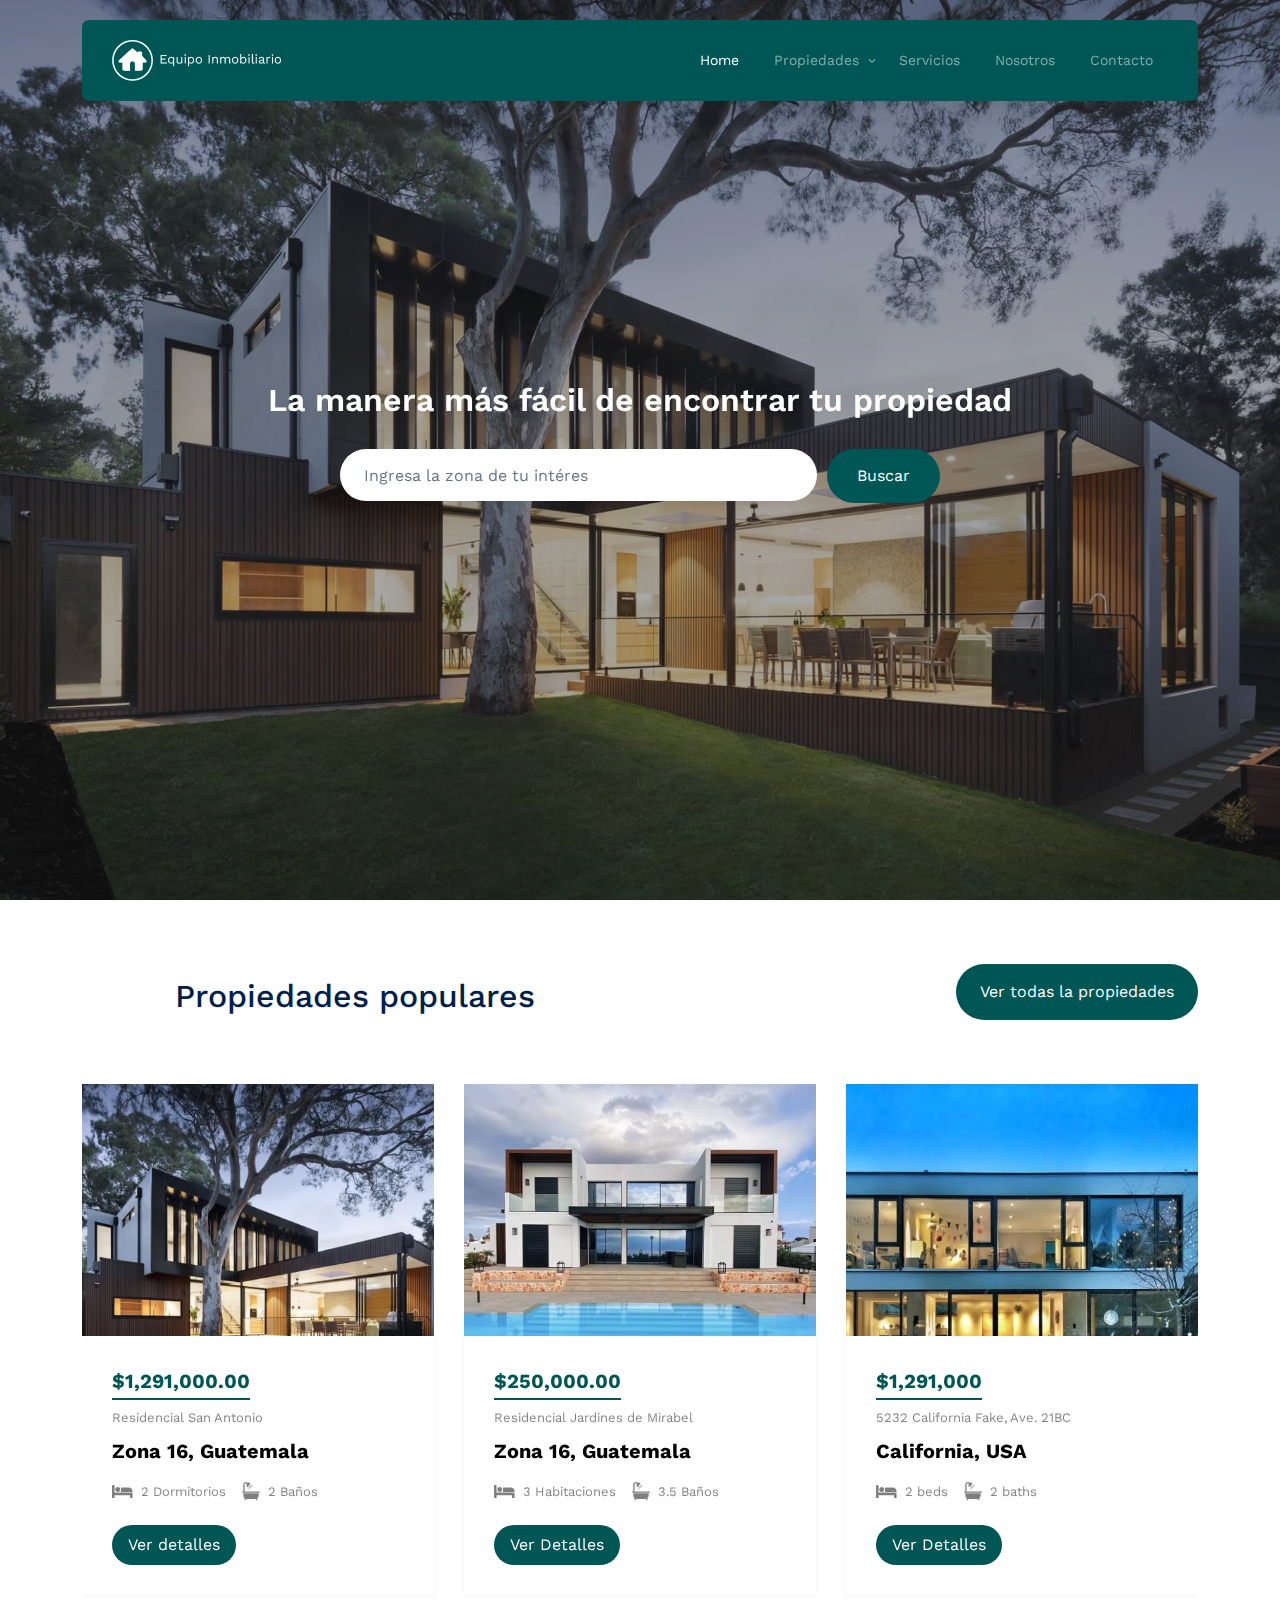
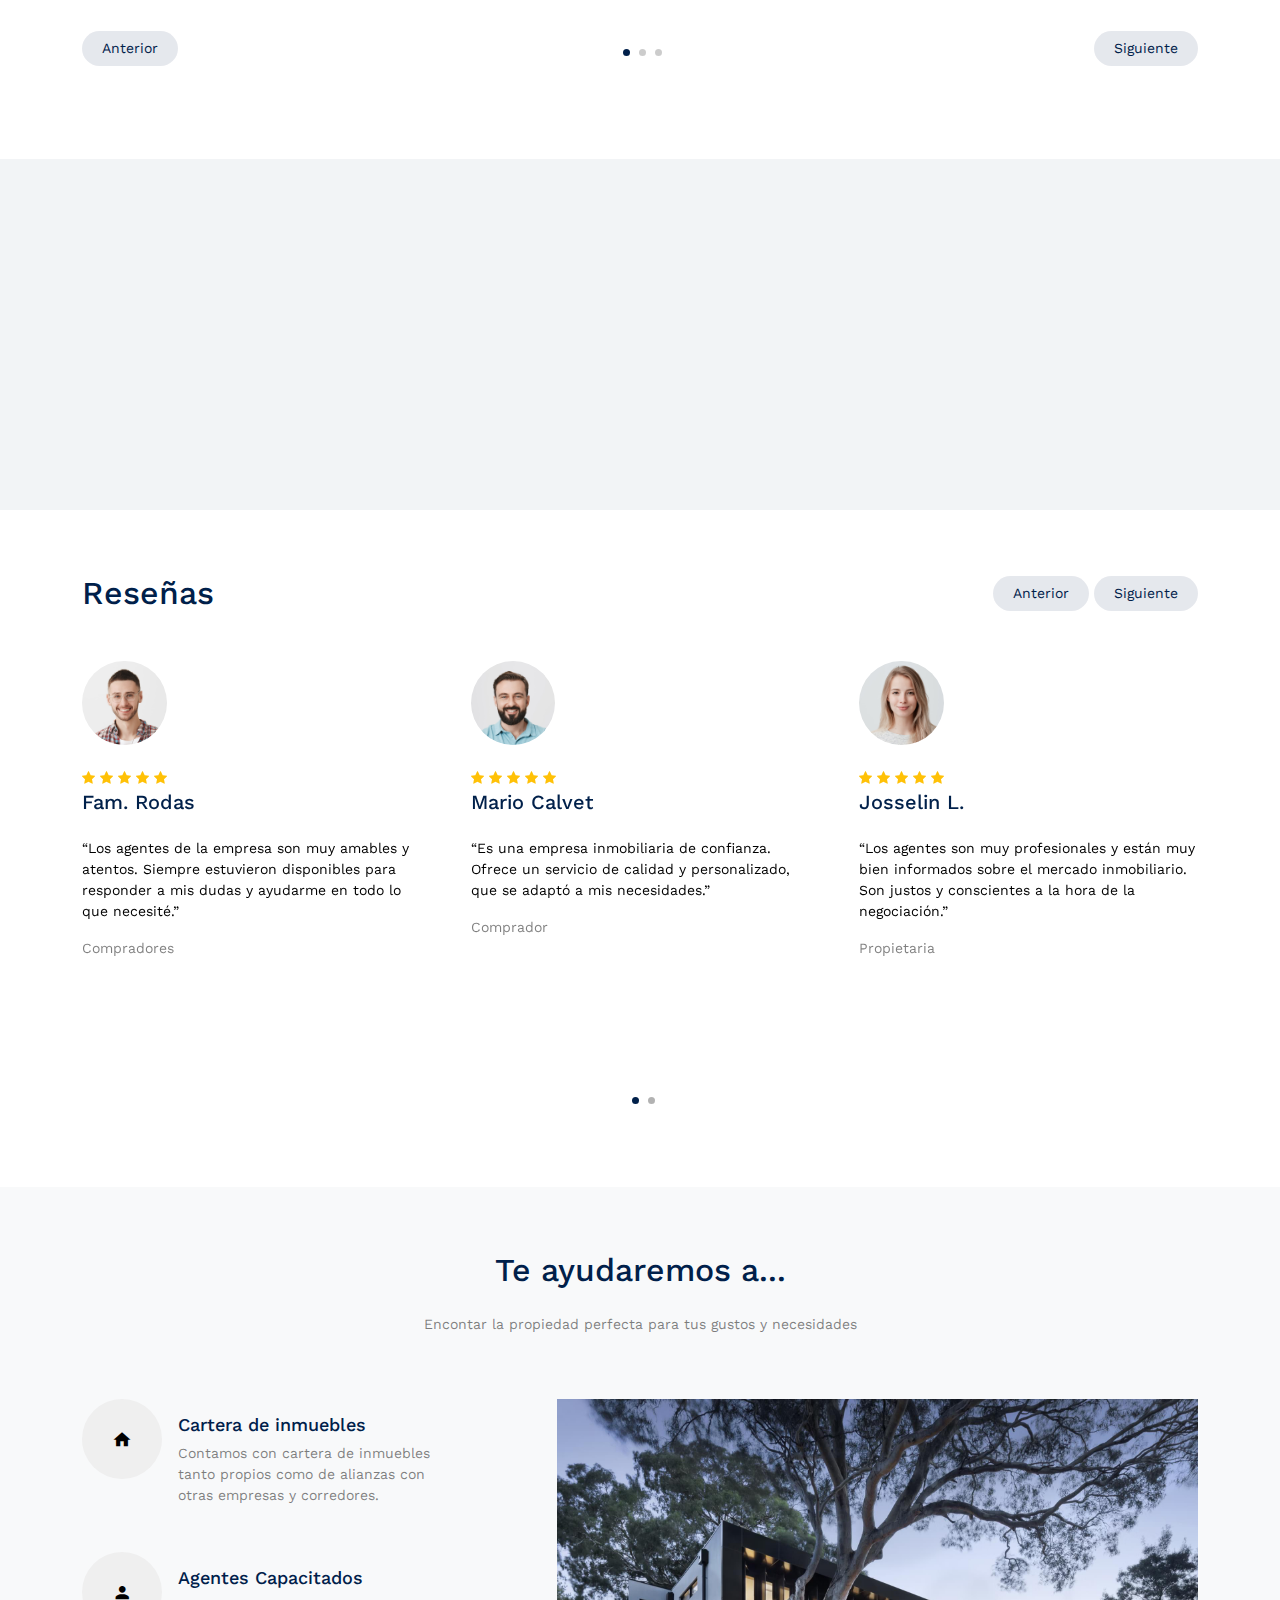
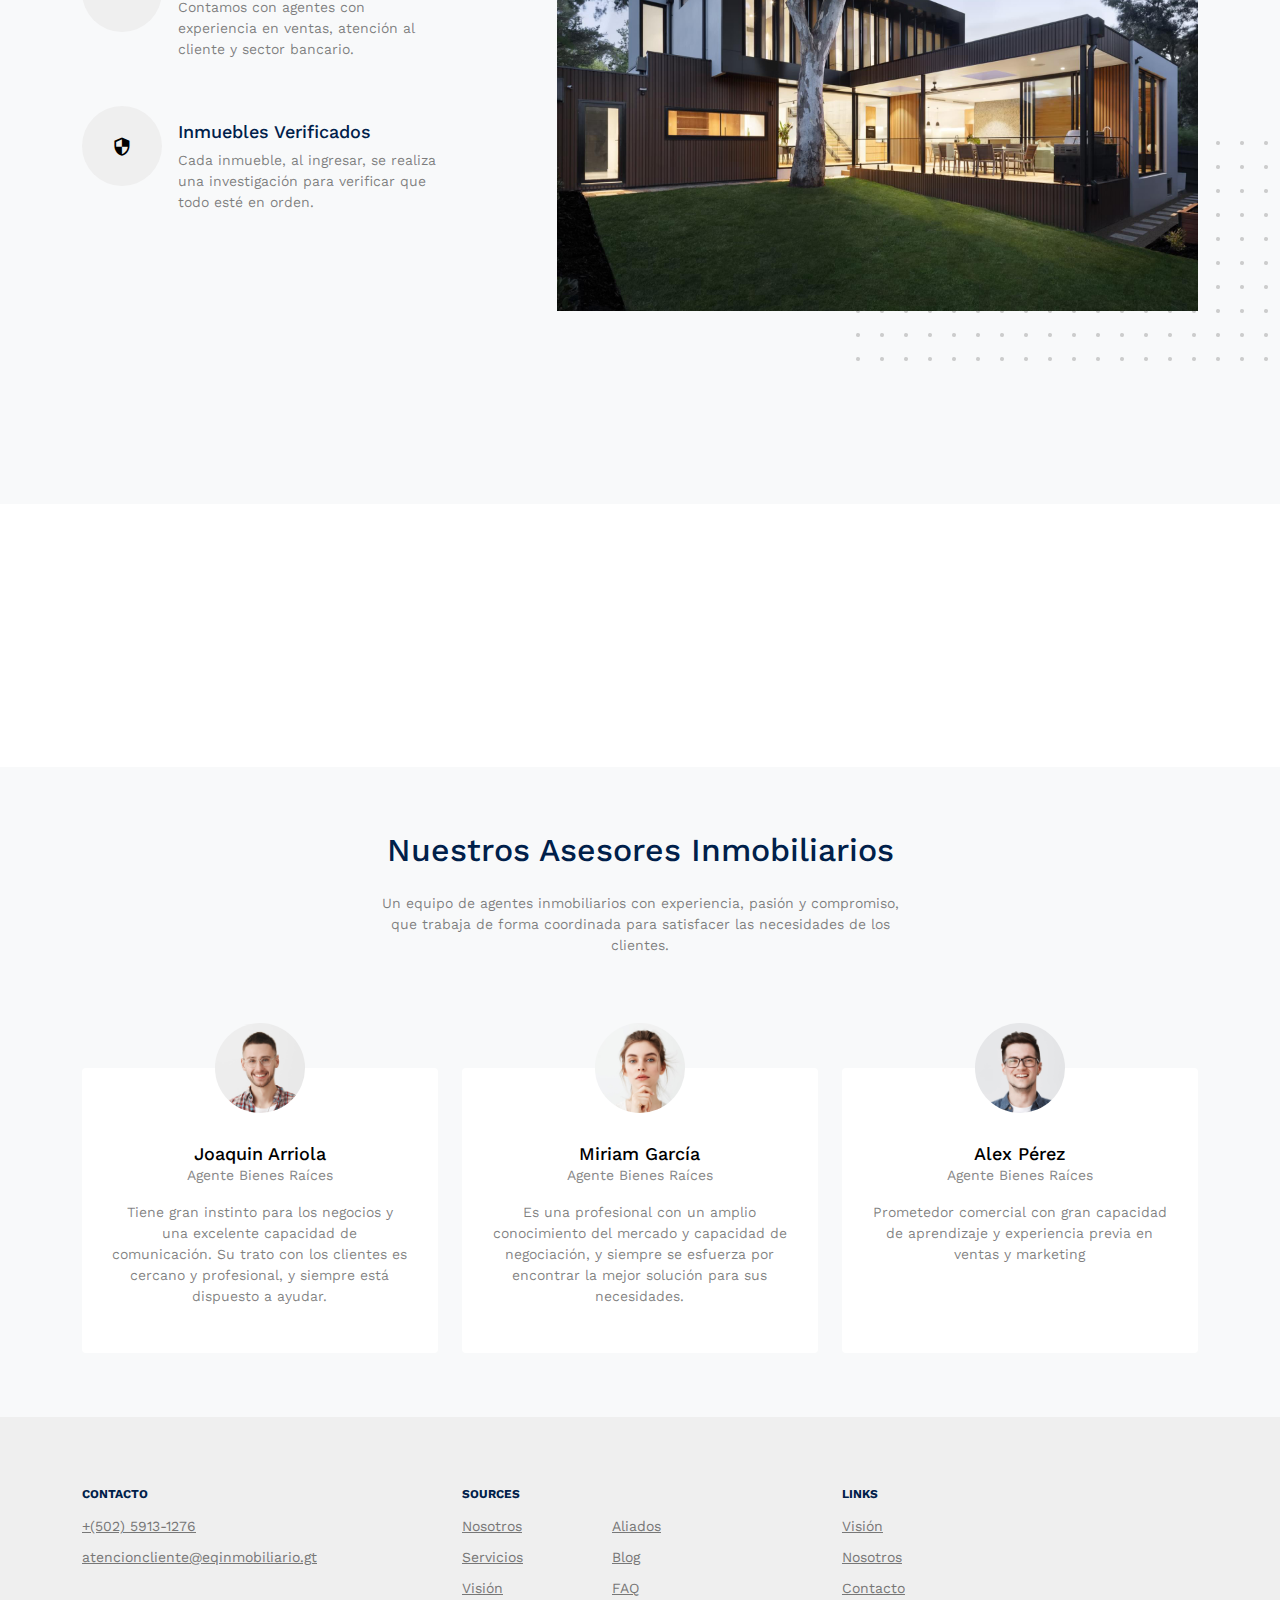
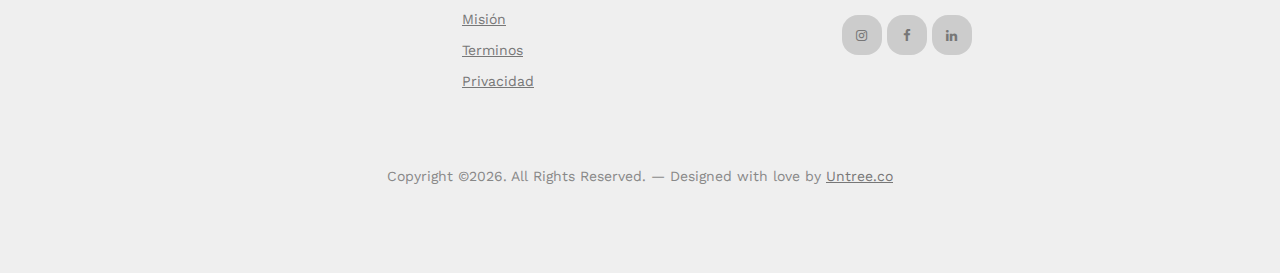
==== commit a6030a47: "Cambios varios en html" ====
--- a/index.html
+++ b/index.html
@@ -53,6 +53,9 @@
 	<title>Equipo Inmobiliario S.A | Bienes y Raíces</title>
 </head>
 <body>
+	<script type="text/javascript">
+		fbq('track', 'Purchase', {currency: "USD", value: 30.00});
+	</script>
 	<!-- Google Tag Manager (noscript) -->
 	<noscript><iframe src="https://www.googletagmanager.com/ns.html?id=GTM-N49PFVKK"
 	height="0" width="0" style="display:none;visibility:hidden"></iframe></noscript>
@@ -78,9 +81,9 @@
 							<a href="">Propiedades</a>
 							<ul class="dropdown"> 
 								<li><a href="#">Comprar</a></li>
-								<li><a href="#">Vender</a></li>
 								<li><a href="#">Rentar</a></li>
-								<!--<li class="has-children">
+								<!-- <li><a href="#"></a></li>
+								<li class="has-children">
 								 	<a href="#">Dropdown</a>
 									<ul class="dropdown">
 										<li><a href="#">Sub Menu One</a></li>
@@ -90,9 +93,9 @@
 								</li>-->
 							</ul>
 						</li>
-						<li><a href="services.html">Servicios</a></li>
-						<li><a href="about.html">Sobre Nosotros</a></li>
-						<li><a href="contact.html">Contacto</a></li>
+						<li><a href="#sservicios">Servicios</a></li>
+						<li><a href="#snosotros">Nosotros</a></li>
+						<li><a href="#scontacto">Contacto</a></li>
 					</ul>
 
 					<a href="#" class="burger light me-auto float-end mt-1 site-menu-toggle js-menu-toggle d-inline-block d-lg-none" data-toggle="collapse" data-target="#main-navbar">
@@ -413,7 +416,7 @@
 						<span class="flaticon-house-3"></span>
 						<h3 class="mb-3">Agentes Inmobiliarios</h3>
 						<p>Lorem ipsum dolor sit amet, consectetur adipisicing elit. Voluptates, accusamus.</p>
-						<p><a href="#" class="learn-more">Más Información</a></p>
+						<p><a href="#scorredores" class="learn-more">Más Información</a></p>
 					</div>
 				</div>
 				<div class="col-6 col-lg-3"  data-aos="fade-up" data-aos-delay="600">
@@ -490,7 +493,7 @@
 
 					<div class="item">
 						<div class="testimonial">
-							<img src="images/person_3-min.jpg" alt="Image" class="img-fluid rounded-circle w-25 mb-4">
+							<img src="images/person_4-min.jpg" alt="Image" class="img-fluid rounded-circle w-25 mb-4">
 							<div class="rate">
 								<span class="icon-star text-warning"></span>
 								<span class="icon-star text-warning"></span>
@@ -508,7 +511,7 @@
 
 					<div class="item">
 						<div class="testimonial">
-							<img src="images/person_4-min.jpg" alt="Image" class="img-fluid rounded-circle w-25 mb-4">
+							<img src="images/person_3-min.jpg" alt="Image" class="img-fluid rounded-circle w-25 mb-4">
 							<div class="rate">
 								<span class="icon-star text-warning"></span>
 								<span class="icon-star text-warning"></span>
@@ -530,7 +533,7 @@
 	</div>
 
 
-	<div class="section section-4 bg-light">
+	<div id="sservicios" class="section section-4 bg-light">
 		<div class="container">
 			<div class="row justify-content-center  text-center mb-5">
 				<div class="col-lg-5">
@@ -561,7 +564,7 @@
 						</span>
 						<div class="feature-text">
 							<h3 class="heading">Agentes Capacitados</h3>
-							<p class="text-black-50">Contamos con agentes con experiencia en ventas, atención al cliente y sector bancario</p>   
+							<p class="text-black-50">Contamos con agentes con experiencia en ventas, atención al cliente y sector bancario.</p>   
 						</div>
 					</div>
 
@@ -605,7 +608,7 @@
 		</div>
 	</div>
 
-	<div class="section">
+	<div id="snosotros" class="section">
 		<div class="row justify-content-center footer-cta" data-aos="fade-up">
 			<div class="col-lg-7 mx-auto text-center">
 				<h2 class="mb-4 ">Se parte de nuestro Equipo de Asesores</h2>
@@ -618,8 +621,8 @@
 		<div class="container">
 			<div class="row justify-content-center  text-center mb-5">
 				<div class="col-lg-6 mb-5">
-					<h2 class="font-weight-bold heading text-primary mb-4">Nuestros Asesores Inmobiliarios</h2>
-					<p class="text-black-50">Lorem ipsum dolor sit amet consectetur adipisicing elit. Numquam enim pariatur similique debitis vel nisi qui reprehenderit totam? Quod maiores.</p>
+					<h2 id="scorredores" class="font-weight-bold heading text-primary mb-4">Nuestros Asesores Inmobiliarios</h2>
+					<p class="text-black-50">Un equipo de agentes inmobiliarios con experiencia, pasión y compromiso, que trabaja de forma coordinada para satisfacer las necesidades de los clientes.</p>
 				</div>
 			</div>
 			<div class="row">
@@ -632,20 +635,20 @@
 						<div class="person-contents">
 							<h2 class="mb-0"><a href="#">Joaquin Arriola</a></h2>
 							<span class="meta d-block mb-3">Agente Bienes Raíces</span>
-							<p>Lorem ipsum dolor sit amet consectetur adipisicing elit. Facere officiis inventore cumque tenetur laboriosam, minus culpa doloremque odio, neque molestias?</p>
+							<p>Tiene gran instinto para los negocios y una excelente capacidad de comunicación. Su trato con los clientes es cercano y profesional, y siempre está dispuesto a ayudar.</p>
 						</div>
 					</div>
 				</div>
 				<div class="col-sm-6 col-md-6 col-lg-4 mb-5 mb-lg-0">
 					<div class="h-100 person">
 
-						<img src="images/person_2-min.jpg" alt="Image"
+						<img src="images/person_5-min.jpg" alt="Image"
 						class="img-fluid">
 
 						<div class="person-contents">
 							<h2 class="mb-0"><a href="#">Miriam García</a></h2>
 							<span class="meta d-block mb-3">Agente Bienes Raíces</span>
-							<p>Lorem ipsum dolor sit amet consectetur adipisicing elit. Facere officiis inventore cumque tenetur laboriosam, minus culpa doloremque odio, neque molestias?</p>
+							<p>Es una profesional con un amplio conocimiento del mercado y capacidad de negociación, y siempre se esfuerza por encontrar la mejor solución para sus necesidades.</p>
 						</div>
 					</div>
 				</div>
@@ -658,7 +661,7 @@
 						<div class="person-contents">
 							<h2 class="mb-0"><a href="#">Alex Pérez</a></h2>
 							<span class="meta d-block mb-3">Agente Bienes Raíces</span>
-							<p>Lorem ipsum dolor sit amet consectetur adipisicing elit. Facere officiis inventore cumque tenetur laboriosam, minus culpa doloremque odio, neque molestias?</p>
+							<p>Prometedor comercial con gran capacidad de aprendizaje y experiencia previa en ventas y marketing</p>
 
 						</div>
 					</div>
@@ -673,7 +676,7 @@
 			<div class="row">
 				<div class="col-lg-4">
 					<div class="widget">
-						<h3>Contact</h3>
+						<h3 id="scontacto">Contacto</h3>
 						<!-- <address>43 Raymouth Rd. Baltemoer, London 3910</address> -->
 						<ul class="list-unstyled links">
 							<li><a href="https://wa.me/50259131276">+(502) 5913-1276</a></li>
@@ -685,8 +688,8 @@
 					<div class="widget">
 						<h3>Sources</h3>
 						<ul class="list-unstyled float-start links">
-							<li><a href="#">About us</a></li>
-							<li><a href="#">Services</a></li>
+							<li><a href="#snosotros">Nosotros</a></li>
+							<li><a href="#sservicios">Servicios</a></li>
 							<li><a href="#">Visión</a></li>
 							<li><a href="#">Misión</a></li>
 							<li><a href="#">Terminos</a></li>
@@ -704,8 +707,8 @@
 						<h3>Links</h3>
 						<ul class="list-unstyled links">
 							<li><a href="#">Visión</a></li>
-							<li><a href="#">Nosotros</a></li>
-							<li><a href="#">Contacto</a></li>
+							<li><a href="#snosotros">Nosotros</a></li>
+							<li><a href="#scontacto">Contacto</a></li>
 						</ul>
 
 						<ul class="list-unstyled social">
